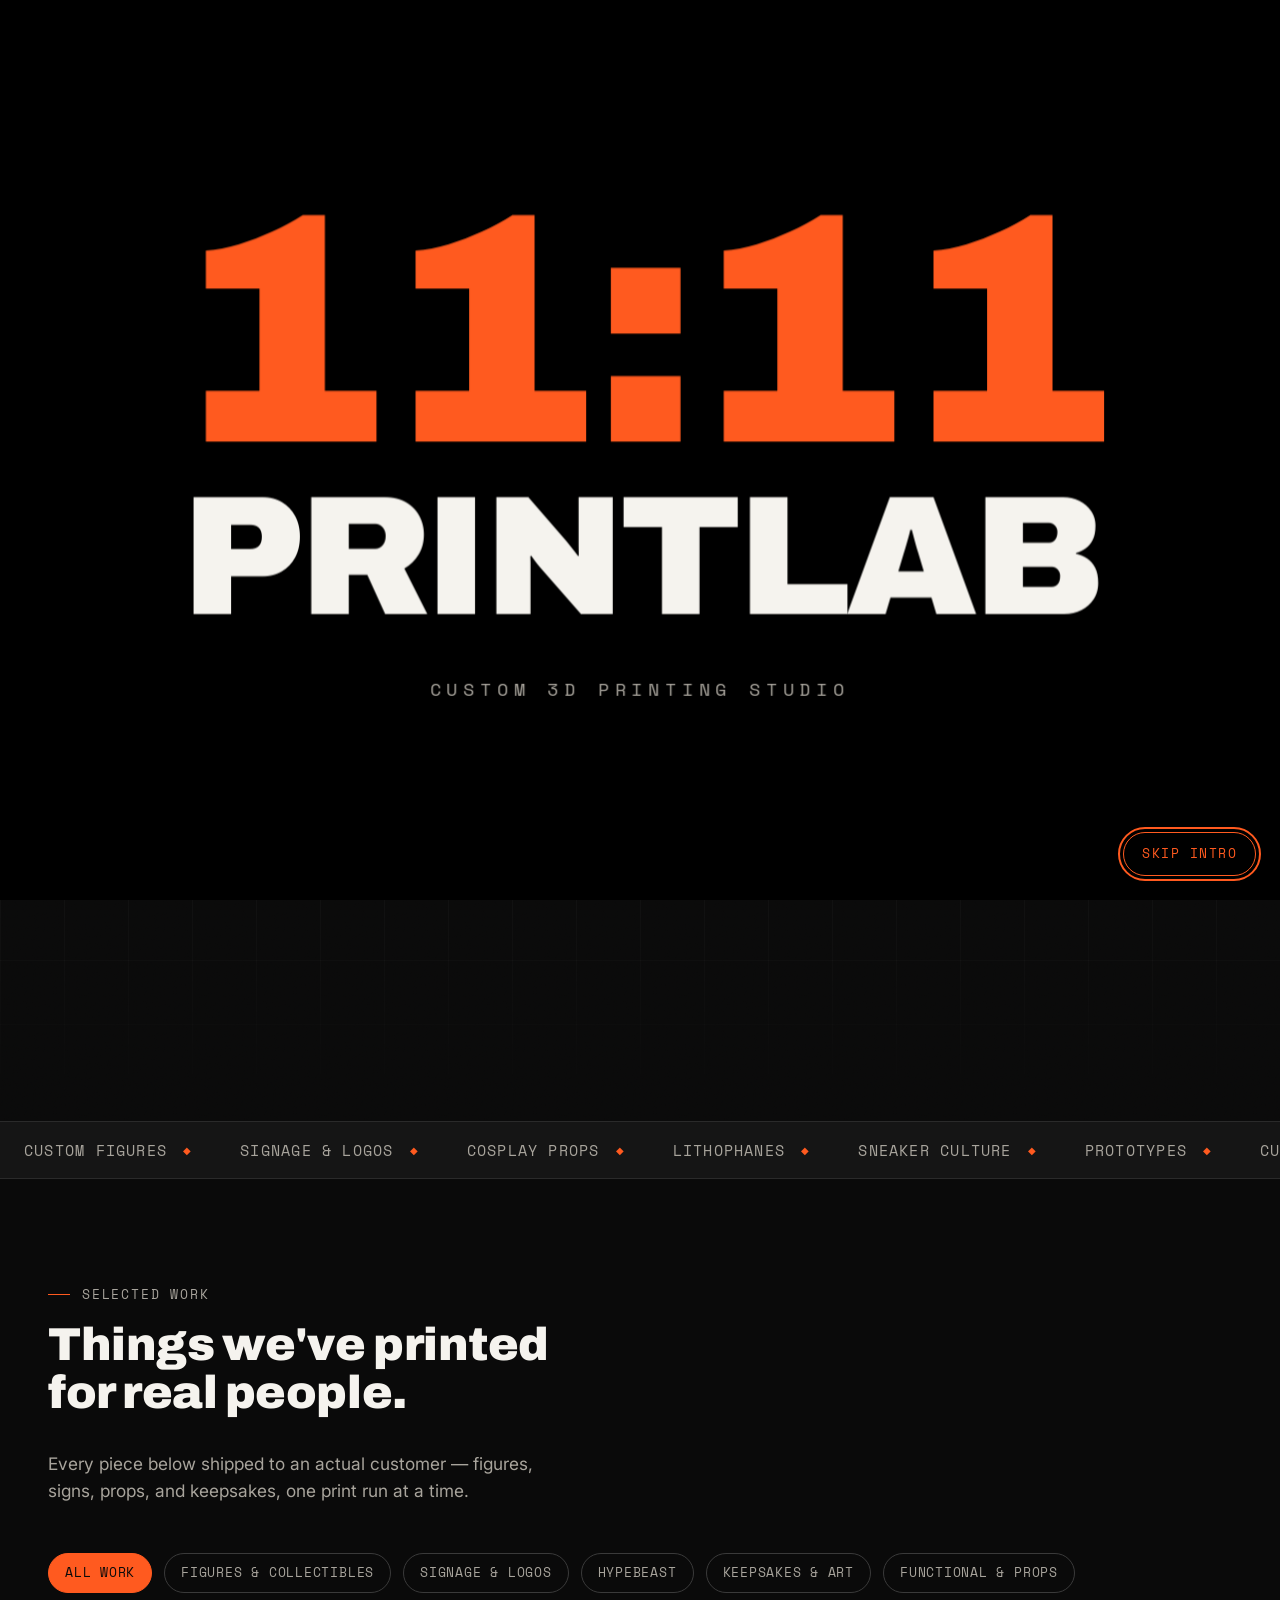
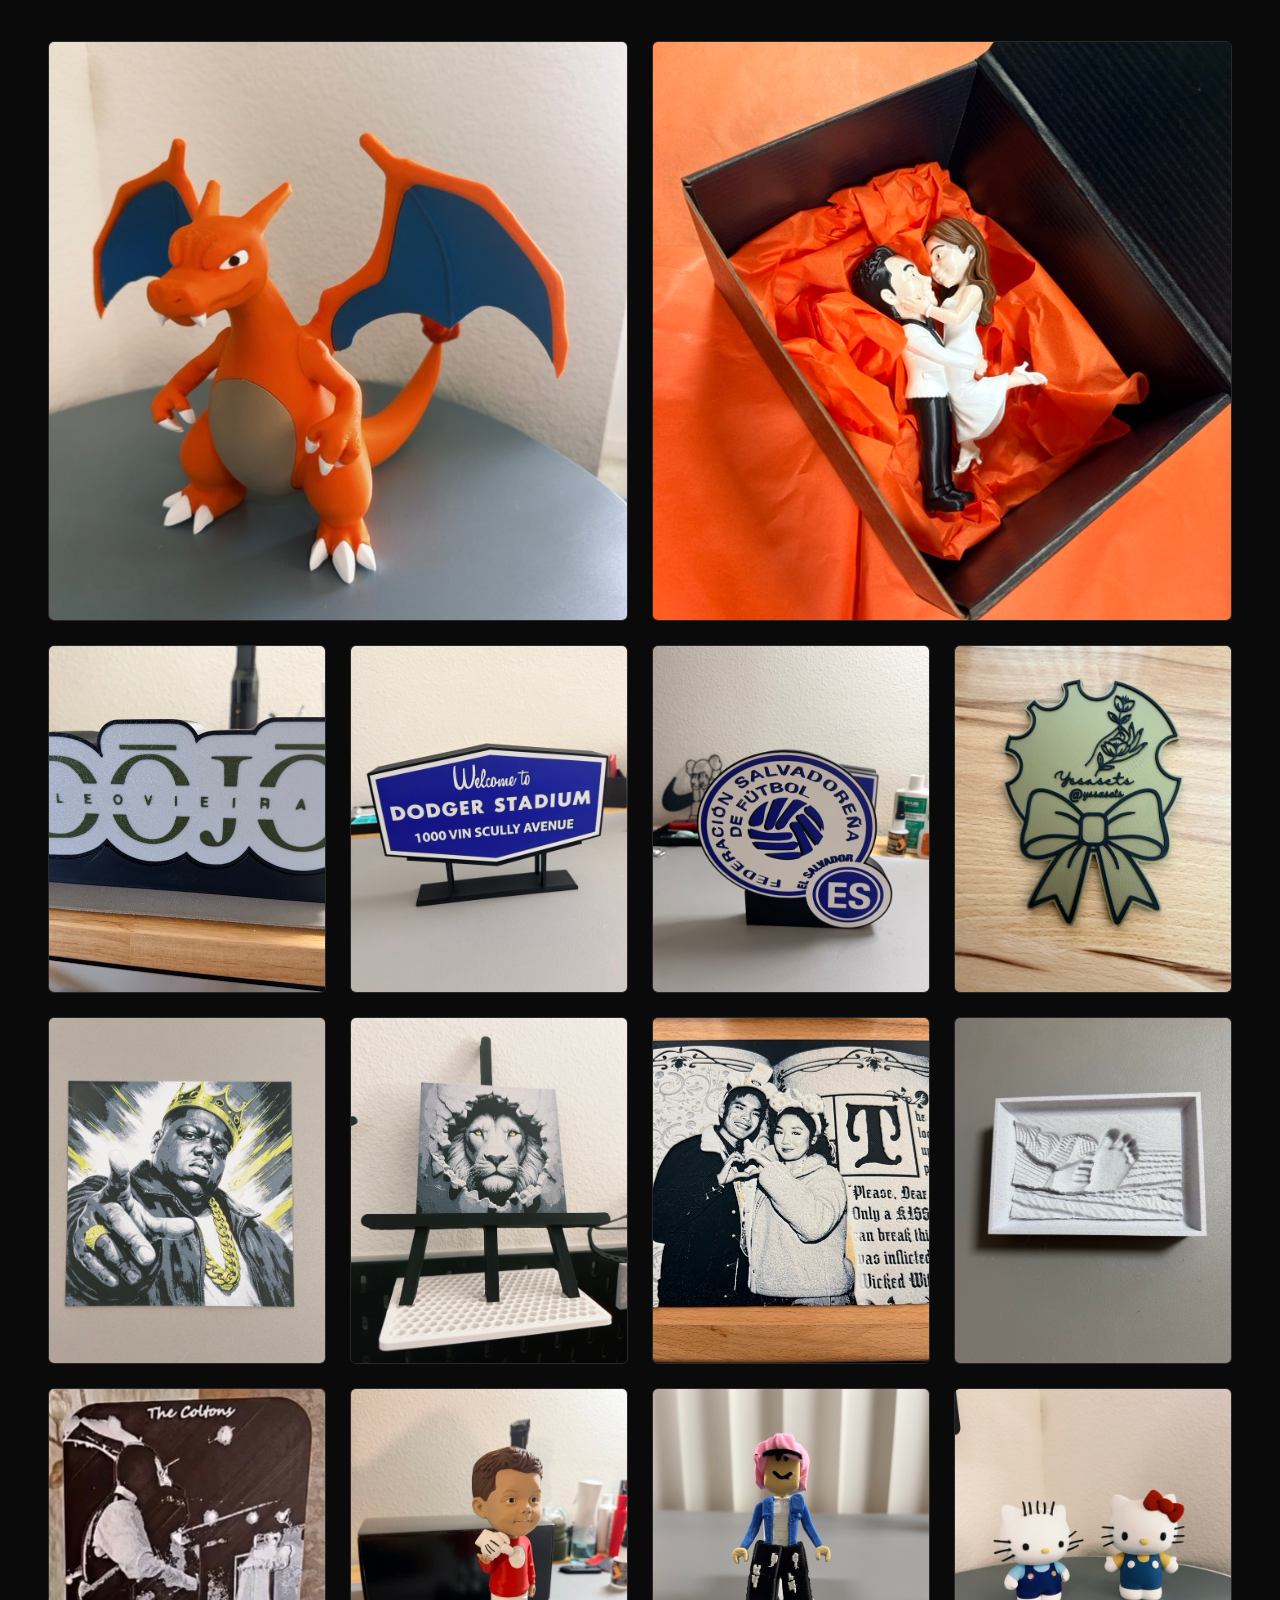
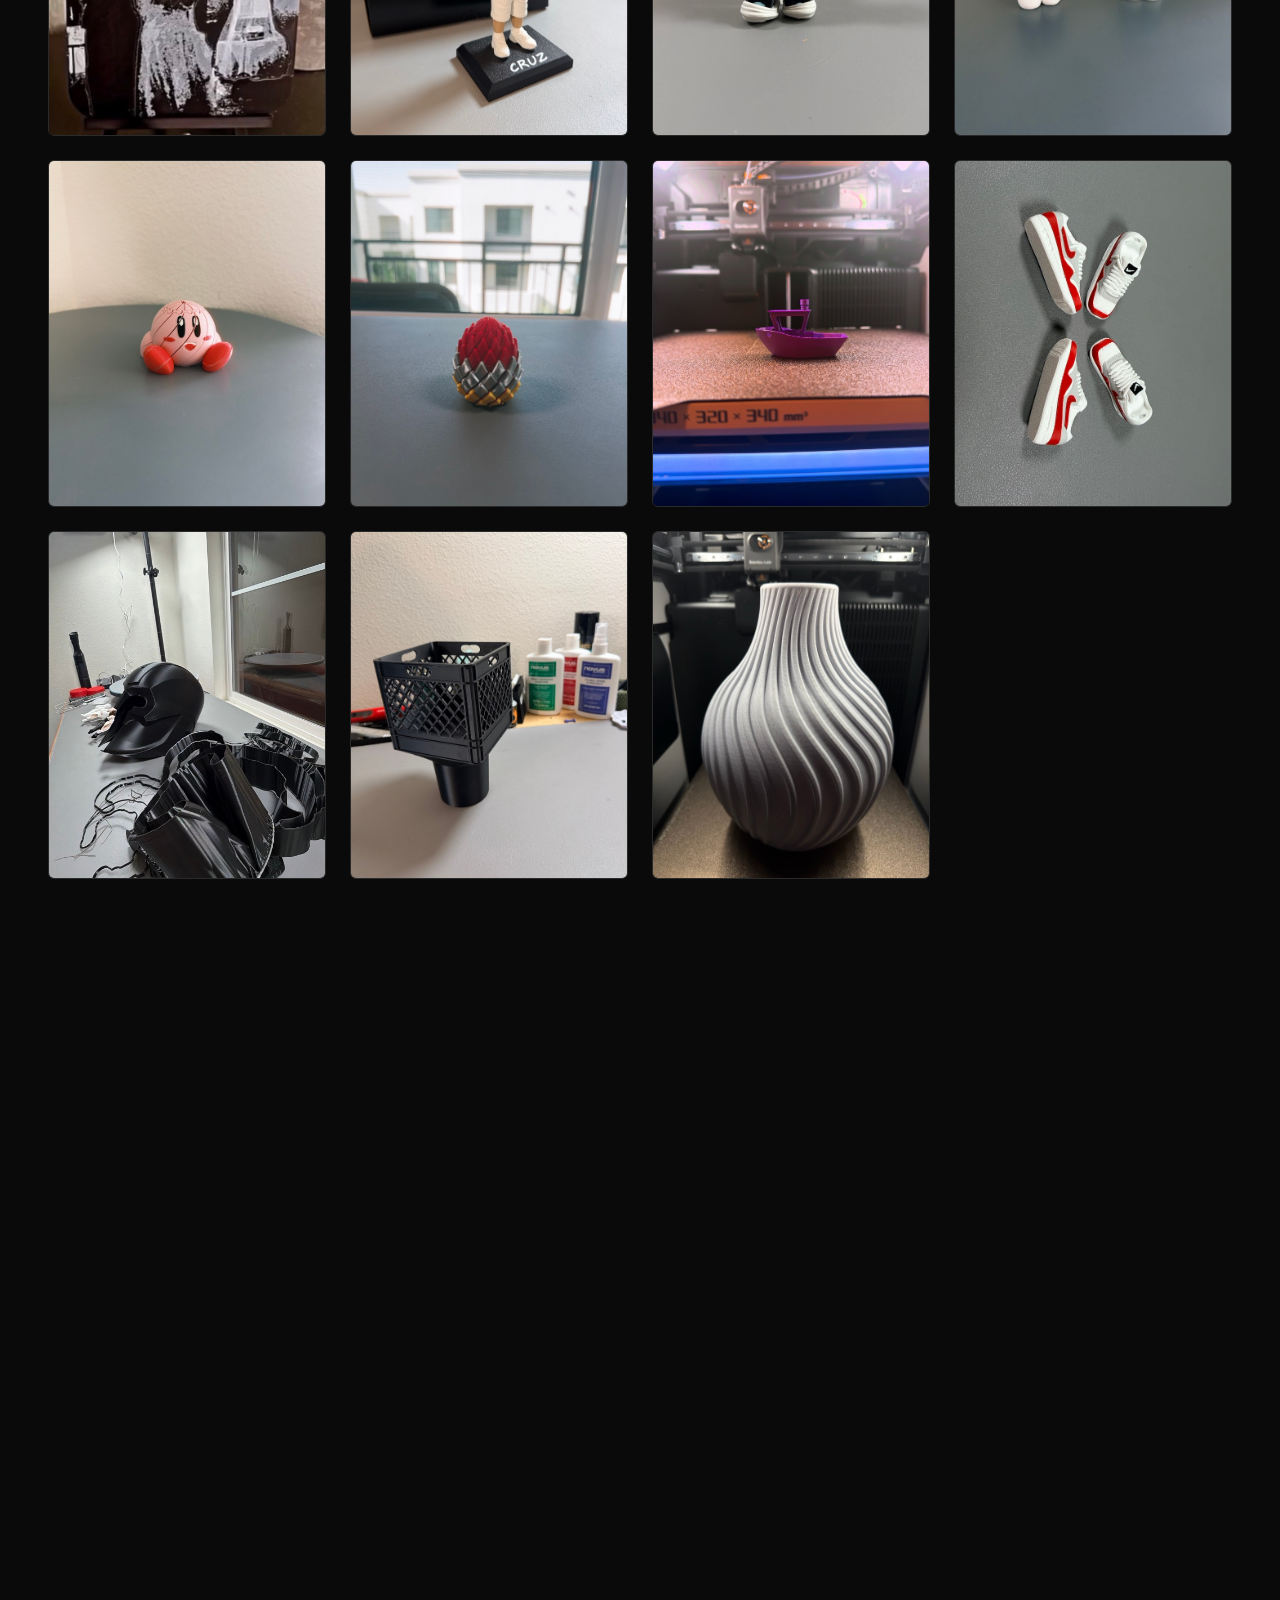
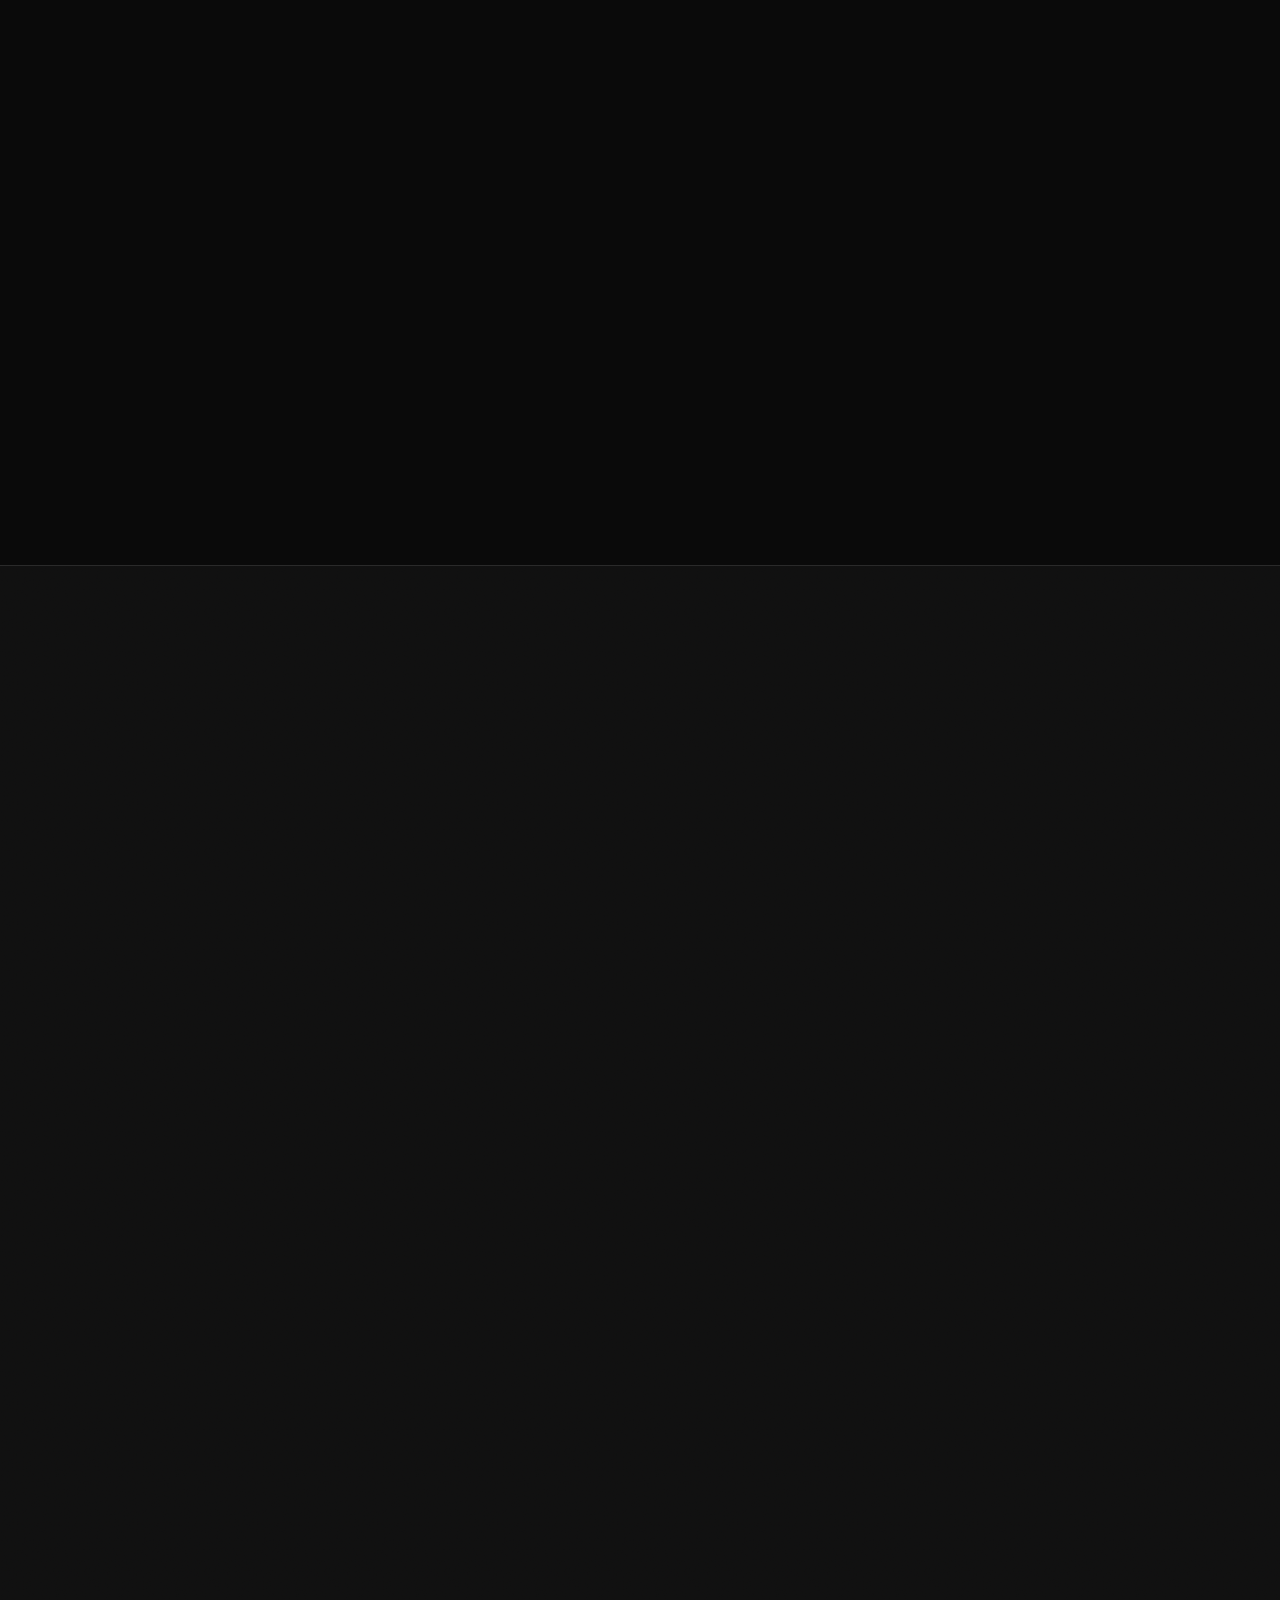
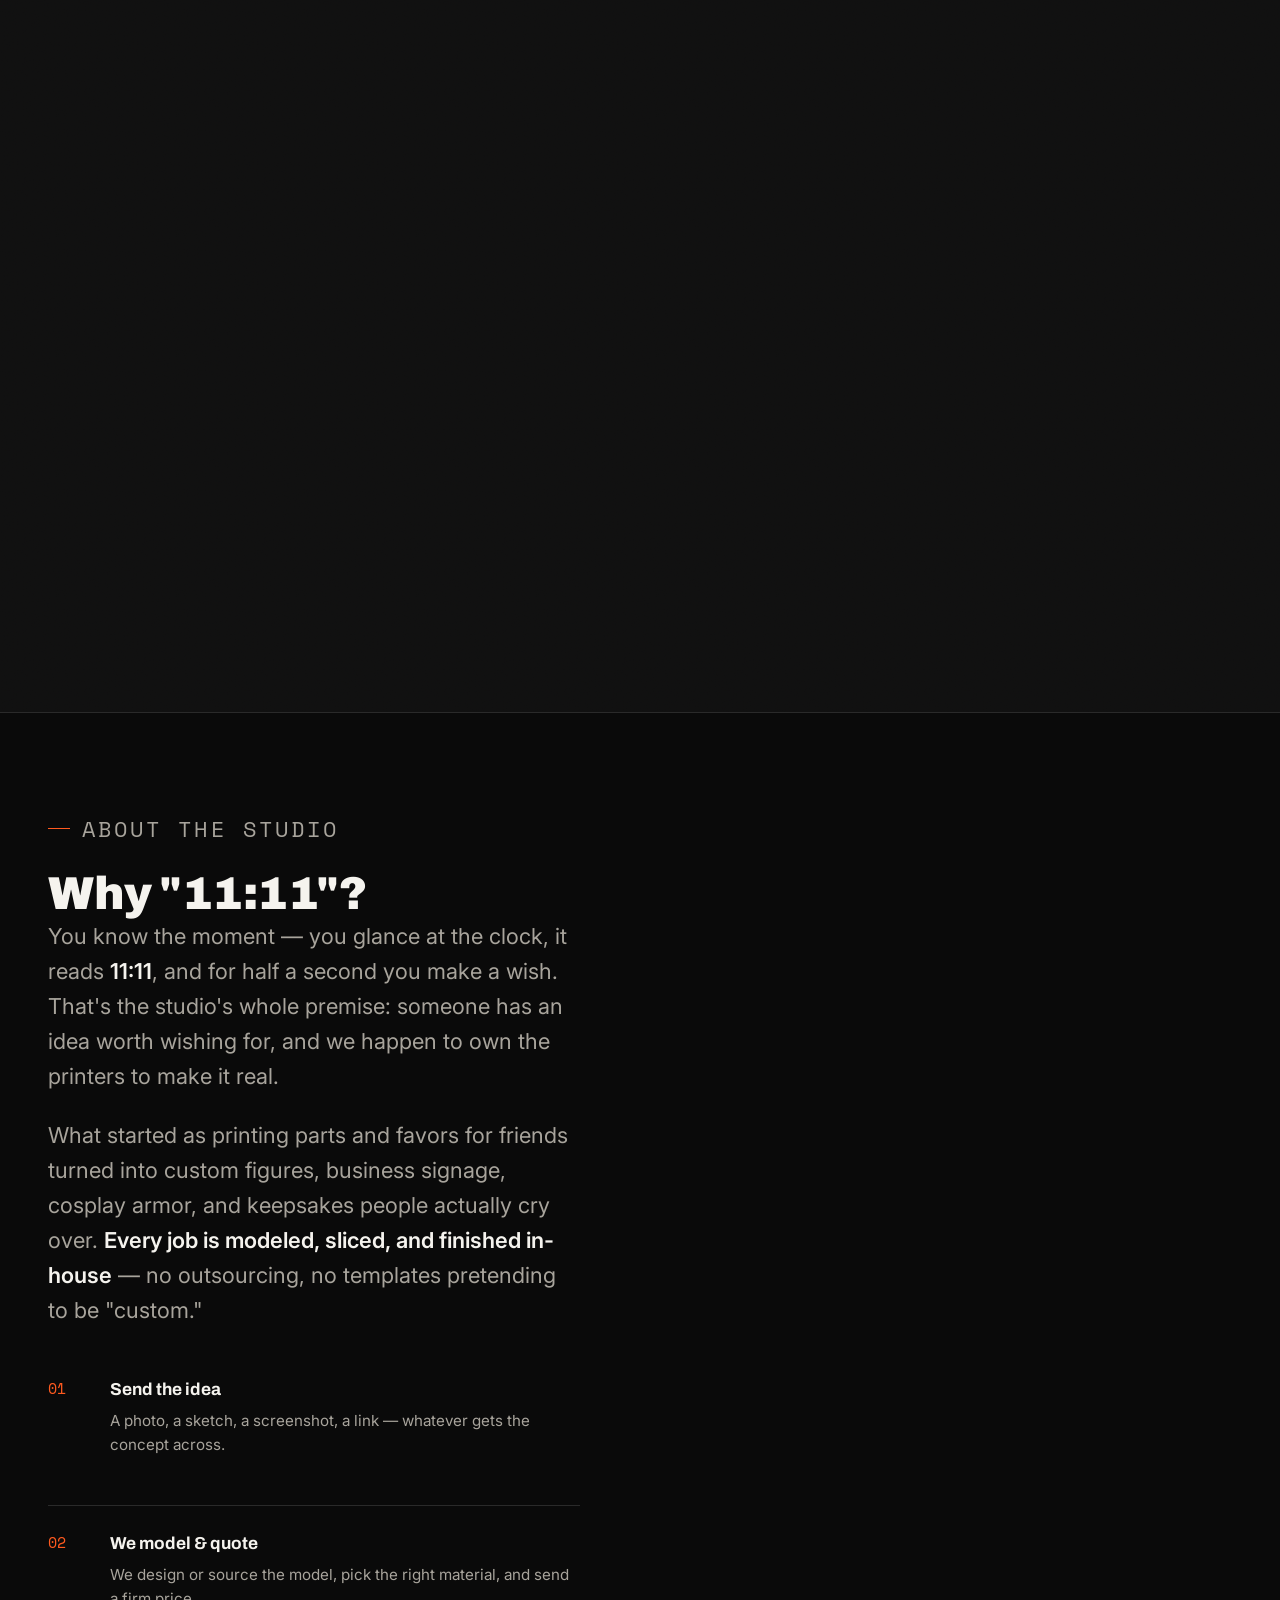
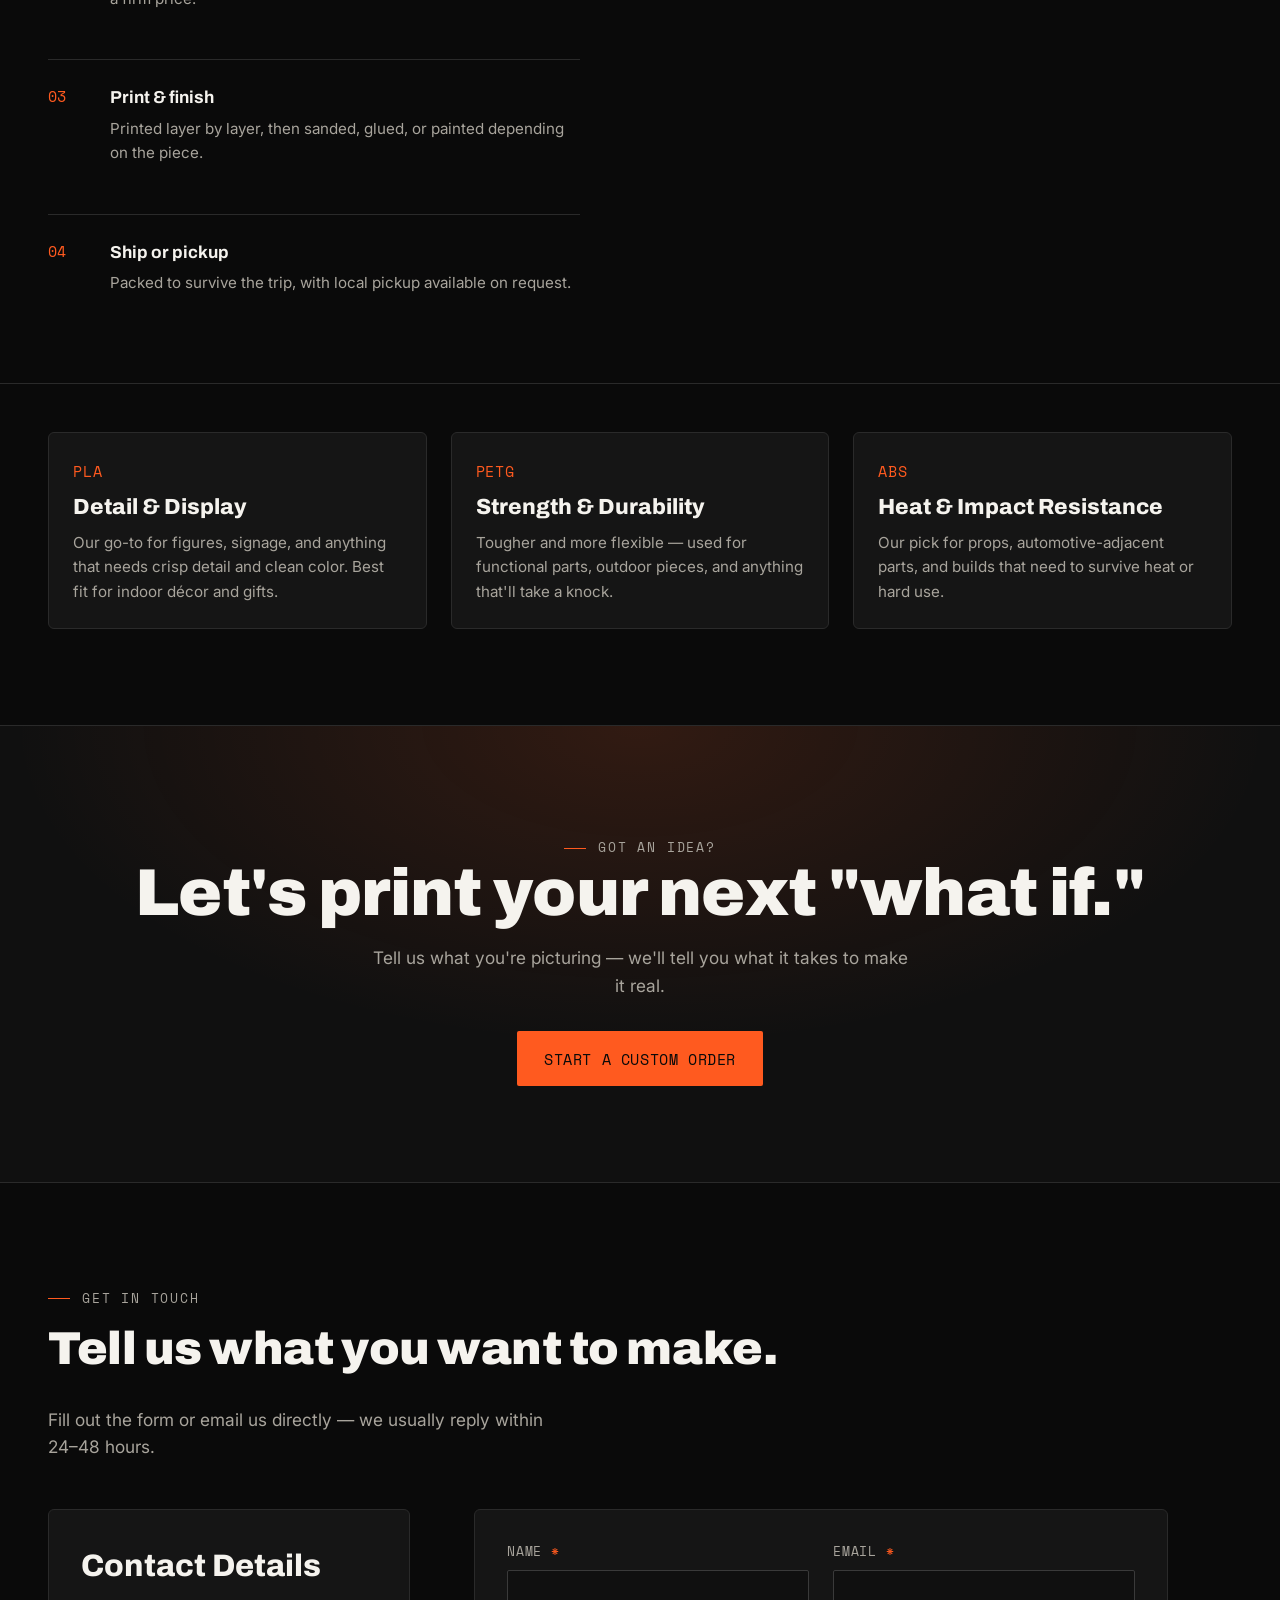
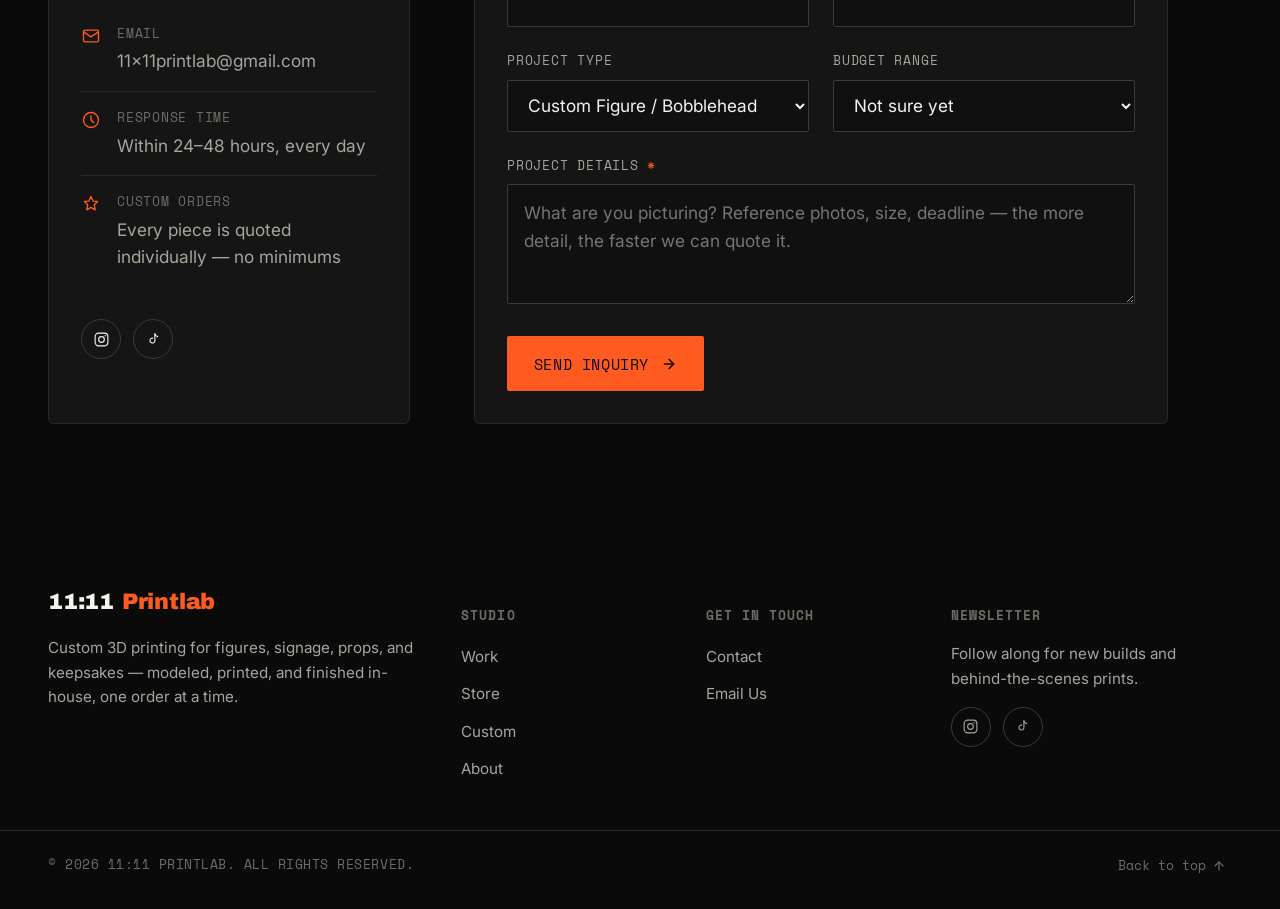
==== index.html @ d277b3cf "Add Dino Duo collectible to the store with a color dropdown Each color option carries its own Square" ====
<!doctype html>
<html lang="en">
<head>
<meta charset="UTF-8">
<meta name="viewport" content="width=device-width, initial-scale=1">
<title>11:11 Printlab — Custom 3D Printing Studio</title>
<meta name="description" content="11:11 Printlab designs and prints custom 3D figures, signage, cosplay props, lithophanes, and one-of-one keepsakes. Based in your imagination, made real layer by layer.">
<link rel="icon" href="data:image/svg+xml,%3Csvg xmlns='http://www.w3.org/2000/svg' viewBox='0 0 64 64'%3E%3Crect width='64' height='64' rx='12' fill='%230a0a0a'/%3E%3Crect x='10' y='10' width='44' height='44' rx='6' fill='none' stroke='%23ff5a1f' stroke-width='3'/%3E%3Cpath d='M20 44V20l12 12 12-12v24' fill='none' stroke='%23ff5a1f' stroke-width='3' stroke-linecap='round' stroke-linejoin='round'/%3E%3C/svg%3E">
<link rel="stylesheet" href="css/style.css?v=20261026e">
<script>
  /* Opening sequence gate: runs before first paint. The page stays fully usable without JS. */
  (function () {
    var d = document.documentElement;
    d.classList.add("js");
    var reduce = window.matchMedia && window.matchMedia("(prefers-reduced-motion: reduce)").matches;
    var calm = reduce || /[?&]calm(=|&|$)/.test(location.search);
    var seen = false;
    try { seen = sessionStorage.getItem("intro-seen") === "1"; } catch (e) {}
    if (/[?&]intro(=|&|$)/.test(location.search)) seen = false; /* add ?intro to the address to replay it */
    if (!seen) {
      d.classList.add("intro-pending");
      if (calm) d.classList.add("intro-calm"); /* Reduce motion: gentle fade-in instead of slam, shake and flash */
      setTimeout(function () { d.classList.remove("intro-pending"); }, 13000);
    }
  })();
</script>
</head>
<body>
<!-- ================= OPENING SEQUENCE ================= -->
<div class="intro" id="intro">
  <div class="intro-stage" id="introStage" aria-hidden="true">
    <div class="intro-zoom" id="introZoom">
      <div class="intro-line intro-1" id="introL1" data-text="11:11"></div>
      <div class="intro-line intro-2" id="introL2" data-text="PRINTLAB"></div>
      <p class="intro-tag" id="introTag">Custom 3D printing studio</p>
    </div>
  </div>
  <div class="intro-flash" id="introFlash" aria-hidden="true"></div>
  <button type="button" class="intro-skip" id="introSkip">Skip intro</button>
</div>

<a class="skip-link" href="#main">Skip to content</a>

<!-- ================= HEADER ================= -->
<header class="site-header" id="siteHeader">
  <div class="container nav-row">
    <a href="#top" class="logo" aria-label="11:11 Printlab home">
      11:11 <em>Printlab</em>
    </a>

    <nav class="nav-links" aria-label="Primary">
      <a href="#work">Work</a>
      <a href="store.html">Store</a>
      <a href="#shop">Custom</a>
      <a href="#about">About</a>
      <a href="#contact">Contact</a>
    </nav>

    <div class="nav-actions">
      <a href="#contact" class="btn btn-primary nav-cta">Get a Quote</a>
      <button class="nav-toggle" id="navToggle" aria-label="Toggle menu" aria-expanded="false" aria-controls="mobileMenu">
        <svg class="icon-open" viewBox="0 0 24 24" fill="none" stroke="currentColor" stroke-width="1.8" stroke-linecap="round" aria-hidden="true"><line x1="3" y1="6" x2="21" y2="6"/><line x1="3" y1="12" x2="21" y2="12"/><line x1="3" y1="18" x2="21" y2="18"/></svg>
        <svg class="icon-close" viewBox="0 0 24 24" fill="none" stroke="currentColor" stroke-width="1.8" stroke-linecap="round" aria-hidden="true"><line x1="5" y1="5" x2="19" y2="19"/><line x1="19" y1="5" x2="5" y2="19"/></svg>
      </button>
    </div>
  </div>

</header>

<div class="mobile-menu" id="mobileMenu">
  <a href="#work">Work</a>
  <a href="store.html">Store</a>
  <a href="#shop">Custom</a>
  <a href="#about">About</a>
  <a href="#contact">Contact</a>
  <a href="#contact" class="btn btn-primary">Get a Quote</a>
</div>

<main id="main">

  <!-- ================= HERO ================= -->
  <section class="hero grain" id="top">
    <div class="hero-grid" aria-hidden="true"></div>
    <div class="container hero-inner">
      <div class="hero-copy hero-anim">
        <p class="eyebrow">Custom 3D Printing Studio</p>
        <h1>Make it <span class="accent">real.</span><br>Not just an idea.</h1>
        <p class="hero-sub">11:11 Printlab designs and prints custom figures, signage, props, and one-of-one keepsakes — from a photo, a sketch, or a "what if." Modeled, sliced, and printed in-house.</p>
        <div class="hero-actions">
          <a href="#work" class="btn btn-primary">
            View Our Work
            <svg viewBox="0 0 24 24" fill="none" stroke="currentColor" stroke-width="2" stroke-linecap="round" stroke-linejoin="round" aria-hidden="true"><line x1="5" y1="12" x2="19" y2="12"/><polyline points="12 5 19 12 12 19"/></svg>
          </a>
          <a href="#contact" class="btn btn-outline">Start a Custom Order</a>
          <a href="#watch" class="btn btn-ghost">
            <svg viewBox="0 0 24 24" fill="currentColor" aria-hidden="true"><path d="M8 5v14l11-7z"/></svg>
            Watch the story
          </a>
        </div>
        <div class="hero-meta">
          <div class="stat"><b>1-Off</b><span>Custom Builds</span></div>
          <div class="stat"><b>&#8734;</b><span>Materials On Hand</span></div>
          <div class="stat"><b>On Every Line</b><span>Layer Precision</span></div>
        </div>
      </div>
      <div class="hero-visual-wrap" style="position:relative;--d:3;">
        <div class="hero-visual">
          <span class="frame-tag">FEATURED BUILD</span>
          <img src="assets/work/charizard-figure.jpg" alt="Hand-painted custom Charizard figure printed and finished by 11:11 Printlab" width="1800" height="1350" fetchpriority="high">
        </div>
        <div class="hero-visual-2">
          <img src="assets/work/wedding-keepsake.jpg" alt="Custom wedding couple keepsake figure presented in a gift box" width="1800" height="1350" loading="lazy">
        </div>
      </div>
    </div>
  </section>

  <!-- ================= MARQUEE ================= -->
  <div class="marquee-strip" role="presentation" aria-hidden="true">
    <div class="marquee-track">
      <span>Custom Figures</span><span>Signage &amp; Logos</span><span>Cosplay Props</span><span>Lithophanes</span><span>Sneaker Culture</span><span>Prototypes</span>
      <span>Custom Figures</span><span>Signage &amp; Logos</span><span>Cosplay Props</span><span>Lithophanes</span><span>Sneaker Culture</span><span>Prototypes</span>
    </div>
  </div>

  <!-- ================= WORK ================= -->
  <section class="section-pad" id="work">
    <div class="container">
      <div class="section-head reveal">
        <div>
          <p class="eyebrow">Selected Work</p>
          <h2 class="h-display">Things we've printed for real people.</h2>
        </div>
        <p>Every piece below shipped to an actual customer — figures, signs, props, and keepsakes, one print run at a time.</p>
      </div>

      <div class="filter-row reveal" id="filterRow" role="tablist" aria-label="Filter work by category">
        <button class="filter-btn is-active" data-filter="all" role="tab" aria-selected="true">All Work</button>
        <button class="filter-btn" data-filter="figures" role="tab" aria-selected="false">Figures &amp; Collectibles</button>
        <button class="filter-btn" data-filter="signage" role="tab" aria-selected="false">Signage &amp; Logos</button>
        <button class="filter-btn" data-filter="streetwear" role="tab" aria-selected="false">Hypebeast</button>
        <button class="filter-btn" data-filter="keepsakes" role="tab" aria-selected="false">Keepsakes &amp; Art</button>
        <button class="filter-btn" data-filter="functional" role="tab" aria-selected="false">Functional &amp; Props</button>
      </div>

      <div class="work-grid reveal" id="workGrid">

        <a class="work-item big" href="assets/work/charizard-figure.jpg" data-cat="figures" data-title="Charizard Build" data-cat-label="Figures &amp; Collectibles">
          <img src="assets/work/thumbs/charizard-figure.jpg" alt="Hand-painted custom Charizard figure" width="900" height="675" loading="lazy">
          <span class="expand-icon"><svg viewBox="0 0 24 24" fill="none" stroke="currentColor" stroke-width="1.8" stroke-linecap="round" stroke-linejoin="round" aria-hidden="true"><polyline points="15 3 21 3 21 9"/><polyline points="9 21 3 21 3 15"/><line x1="21" y1="3" x2="14" y2="10"/><line x1="3" y1="21" x2="10" y2="14"/></svg></span>
          <span class="work-overlay"><span class="cat">Figures &amp; Collectibles</span><h3>Charizard Build</h3></span>
        </a>

        <a class="work-item big" href="assets/work/wedding-keepsake.jpg" data-cat="keepsakes" data-title="Wedding Day Keepsake" data-cat-label="Keepsakes &amp; Art">
          <img src="assets/work/thumbs/wedding-keepsake.jpg" alt="Custom wedding couple keepsake figure in a gift box" width="900" height="675" loading="lazy">
          <span class="expand-icon"><svg viewBox="0 0 24 24" fill="none" stroke="currentColor" stroke-width="1.8" stroke-linecap="round" stroke-linejoin="round" aria-hidden="true"><polyline points="15 3 21 3 21 9"/><polyline points="9 21 3 21 3 15"/><line x1="21" y1="3" x2="14" y2="10"/><line x1="3" y1="21" x2="10" y2="14"/></svg></span>
          <span class="work-overlay"><span class="cat">Keepsakes &amp; Art</span><h3>Wedding Day Keepsake</h3></span>
        </a>

        <a class="work-item" href="assets/work/dojo-sign.jpg" data-cat="signage" data-title="DOJO Studio Sign" data-cat-label="Signage &amp; Logos">
          <img src="assets/work/thumbs/dojo-sign.jpg" alt="Custom DOJO studio logo sign" width="900" height="675" loading="lazy">
          <span class="expand-icon"><svg viewBox="0 0 24 24" fill="none" stroke="currentColor" stroke-width="1.8" stroke-linecap="round" stroke-linejoin="round" aria-hidden="true"><polyline points="15 3 21 3 21 9"/><polyline points="9 21 3 21 3 15"/><line x1="21" y1="3" x2="14" y2="10"/><line x1="3" y1="21" x2="10" y2="14"/></svg></span>
          <span class="work-overlay"><span class="cat">Signage &amp; Logos</span><h3>DOJO Studio Sign</h3></span>
        </a>

        <a class="work-item" href="assets/work/dodger-stadium-sign.jpg" data-cat="signage" data-title="Stadium Replica Sign" data-cat-label="Signage &amp; Logos">
          <img src="assets/work/thumbs/dodger-stadium-sign.jpg" alt="Custom Dodger Stadium replica street sign" width="900" height="675" loading="lazy">
          <span class="expand-icon"><svg viewBox="0 0 24 24" fill="none" stroke="currentColor" stroke-width="1.8" stroke-linecap="round" stroke-linejoin="round" aria-hidden="true"><polyline points="15 3 21 3 21 9"/><polyline points="9 21 3 21 3 15"/><line x1="21" y1="3" x2="14" y2="10"/><line x1="3" y1="21" x2="10" y2="14"/></svg></span>
          <span class="work-overlay"><span class="cat">Signage &amp; Logos</span><h3>Stadium Replica Sign</h3></span>
        </a>

        <a class="work-item" href="assets/work/elsalvador-sign.jpg" data-cat="signage" data-title="Federación Crest Display" data-cat-label="Signage &amp; Logos">
          <img src="assets/work/thumbs/elsalvador-sign.jpg" alt="Custom El Salvador federation crest display" width="900" height="675" loading="lazy">
          <span class="expand-icon"><svg viewBox="0 0 24 24" fill="none" stroke="currentColor" stroke-width="1.8" stroke-linecap="round" stroke-linejoin="round" aria-hidden="true"><polyline points="15 3 21 3 21 9"/><polyline points="9 21 3 21 3 15"/><line x1="21" y1="3" x2="14" y2="10"/><line x1="3" y1="21" x2="10" y2="14"/></svg></span>
          <span class="work-overlay"><span class="cat">Signage &amp; Logos</span><h3>Federación Crest Display</h3></span>
        </a>

        <a class="work-item" href="assets/work/yssasets-logo.jpg" data-cat="signage" data-title="Yssasets Brand Logo" data-cat-label="Signage &amp; Logos">
          <img src="assets/work/thumbs/yssasets-logo.jpg" alt="Custom small-business brand logo sign" width="900" height="675" loading="lazy">
          <span class="expand-icon"><svg viewBox="0 0 24 24" fill="none" stroke="currentColor" stroke-width="1.8" stroke-linecap="round" stroke-linejoin="round" aria-hidden="true"><polyline points="15 3 21 3 21 9"/><polyline points="9 21 3 21 3 15"/><line x1="21" y1="3" x2="14" y2="10"/><line x1="3" y1="21" x2="10" y2="14"/></svg></span>
          <span class="work-overlay"><span class="cat">Signage &amp; Logos</span><h3>Yssasets Brand Logo</h3></span>
        </a>

        <a class="work-item" href="assets/work/biggie-portrait.jpg" data-cat="keepsakes" data-title="Pop Art Panel" data-cat-label="Keepsakes &amp; Art">
          <img src="assets/work/thumbs/biggie-portrait.jpg" alt="Custom printed pop art portrait panel" width="900" height="675" loading="lazy">
          <span class="expand-icon"><svg viewBox="0 0 24 24" fill="none" stroke="currentColor" stroke-width="1.8" stroke-linecap="round" stroke-linejoin="round" aria-hidden="true"><polyline points="15 3 21 3 21 9"/><polyline points="9 21 3 21 3 15"/><line x1="21" y1="3" x2="14" y2="10"/><line x1="3" y1="21" x2="10" y2="14"/></svg></span>
          <span class="work-overlay"><span class="cat">Keepsakes &amp; Art</span><h3>Pop Art Panel</h3></span>
        </a>

        <a class="work-item" href="assets/work/lion-wall-art.jpg" data-cat="keepsakes" data-title="Lion Wall Art" data-cat-label="Keepsakes &amp; Art">
          <img src="assets/work/thumbs/lion-wall-art.jpg" alt="Custom lion portrait wall art on display stand" width="900" height="675" loading="lazy">
          <span class="expand-icon"><svg viewBox="0 0 24 24" fill="none" stroke="currentColor" stroke-width="1.8" stroke-linecap="round" stroke-linejoin="round" aria-hidden="true"><polyline points="15 3 21 3 21 9"/><polyline points="9 21 3 21 3 15"/><line x1="21" y1="3" x2="14" y2="10"/><line x1="3" y1="21" x2="10" y2="14"/></svg></span>
          <span class="work-overlay"><span class="cat">Keepsakes &amp; Art</span><h3>Lion Wall Art</h3></span>
        </a>

        <a class="work-item" href="assets/work/lithophane-couple.jpg" data-cat="keepsakes" data-title="Lithophane Portrait" data-cat-label="Keepsakes &amp; Art">
          <img src="assets/work/thumbs/lithophane-couple.jpg" alt="Backlit lithophane portrait of a couple" width="900" height="675" loading="lazy">
          <span class="expand-icon"><svg viewBox="0 0 24 24" fill="none" stroke="currentColor" stroke-width="1.8" stroke-linecap="round" stroke-linejoin="round" aria-hidden="true"><polyline points="15 3 21 3 21 9"/><polyline points="9 21 3 21 3 15"/><line x1="21" y1="3" x2="14" y2="10"/><line x1="3" y1="21" x2="10" y2="14"/></svg></span>
          <span class="work-overlay"><span class="cat">Keepsakes &amp; Art</span><h3>Lithophane Portrait</h3></span>
        </a>

        <a class="work-item" href="assets/work/lithophane-footprints.jpg" data-cat="keepsakes" data-title="Baby Footprint Plaque" data-cat-label="Keepsakes &amp; Art">
          <img src="assets/work/thumbs/lithophane-footprints.jpg" alt="Baby footprint keepsake plaque" width="900" height="675" loading="lazy">
          <span class="expand-icon"><svg viewBox="0 0 24 24" fill="none" stroke="currentColor" stroke-width="1.8" stroke-linecap="round" stroke-linejoin="round" aria-hidden="true"><polyline points="15 3 21 3 21 9"/><polyline points="9 21 3 21 3 15"/><line x1="21" y1="3" x2="14" y2="10"/><line x1="3" y1="21" x2="10" y2="14"/></svg></span>
          <span class="work-overlay"><span class="cat">Keepsakes &amp; Art</span><h3>Baby Footprint Plaque</h3></span>
        </a>

        <a class="work-item" href="assets/work/lithophane-band.jpg" data-cat="keepsakes" data-title="Framed Lithophane Print" data-cat-label="Keepsakes &amp; Art">
          <img src="assets/work/thumbs/lithophane-band.jpg" alt="Framed lithophane print on a display stand" width="900" height="675" loading="lazy">
          <span class="expand-icon"><svg viewBox="0 0 24 24" fill="none" stroke="currentColor" stroke-width="1.8" stroke-linecap="round" stroke-linejoin="round" aria-hidden="true"><polyline points="15 3 21 3 21 9"/><polyline points="9 21 3 21 3 15"/><line x1="21" y1="3" x2="14" y2="10"/><line x1="3" y1="21" x2="10" y2="14"/></svg></span>
          <span class="work-overlay"><span class="cat">Keepsakes &amp; Art</span><h3>Framed Lithophane Print</h3></span>
        </a>

        <a class="work-item" href="assets/work/custom-bobblehead.jpg" data-cat="figures" data-title="Custom Bobblehead — Cruz" data-cat-label="Figures &amp; Collectibles">
          <img src="assets/work/thumbs/custom-bobblehead.jpg" alt="Custom bobblehead figure with name plate" width="900" height="675" loading="lazy">
          <span class="expand-icon"><svg viewBox="0 0 24 24" fill="none" stroke="currentColor" stroke-width="1.8" stroke-linecap="round" stroke-linejoin="round" aria-hidden="true"><polyline points="15 3 21 3 21 9"/><polyline points="9 21 3 21 3 15"/><line x1="21" y1="3" x2="14" y2="10"/><line x1="3" y1="21" x2="10" y2="14"/></svg></span>
          <span class="work-overlay"><span class="cat">Figures &amp; Collectibles</span><h3>Custom Bobblehead — Cruz</h3></span>
        </a>

        <a class="work-item" href="assets/work/custom-avatar-figure.jpg" data-cat="figures" data-title="Custom Avatar Figure" data-cat-label="Figures &amp; Collectibles">
          <img src="assets/work/thumbs/custom-avatar-figure.jpg" alt="Custom 3D printed game avatar figure" width="900" height="675" loading="lazy">
          <span class="expand-icon"><svg viewBox="0 0 24 24" fill="none" stroke="currentColor" stroke-width="1.8" stroke-linecap="round" stroke-linejoin="round" aria-hidden="true"><polyline points="15 3 21 3 21 9"/><polyline points="9 21 3 21 3 15"/><line x1="21" y1="3" x2="14" y2="10"/><line x1="3" y1="21" x2="10" y2="14"/></svg></span>
          <span class="work-overlay"><span class="cat">Figures &amp; Collectibles</span><h3>Custom Avatar Figure</h3></span>
        </a>

        <a class="work-item" href="assets/work/hello-kitty-duo.jpg" data-cat="figures" data-title="Hello Kitty Duo" data-cat-label="Figures &amp; Collectibles">
          <img src="assets/work/thumbs/hello-kitty-duo.jpg" alt="Pair of custom printed Hello Kitty figures" width="900" height="675" loading="lazy">
          <span class="expand-icon"><svg viewBox="0 0 24 24" fill="none" stroke="currentColor" stroke-width="1.8" stroke-linecap="round" stroke-linejoin="round" aria-hidden="true"><polyline points="15 3 21 3 21 9"/><polyline points="9 21 3 21 3 15"/><line x1="21" y1="3" x2="14" y2="10"/><line x1="3" y1="21" x2="10" y2="14"/></svg></span>
          <span class="work-overlay"><span class="cat">Figures &amp; Collectibles</span><h3>Hello Kitty Duo</h3></span>
        </a>

        <a class="work-item" href="assets/work/kirby-figure.jpg" data-cat="figures" data-title="Kirby Figure" data-cat-label="Figures &amp; Collectibles">
          <img src="assets/work/thumbs/kirby-figure.jpg" alt="Custom printed and painted Kirby figure" width="900" height="675" loading="lazy">
          <span class="expand-icon"><svg viewBox="0 0 24 24" fill="none" stroke="currentColor" stroke-width="1.8" stroke-linecap="round" stroke-linejoin="round" aria-hidden="true"><polyline points="15 3 21 3 21 9"/><polyline points="9 21 3 21 3 15"/><line x1="21" y1="3" x2="14" y2="10"/><line x1="3" y1="21" x2="10" y2="14"/></svg></span>
          <span class="work-overlay"><span class="cat">Figures &amp; Collectibles</span><h3>Kirby Figure</h3></span>
        </a>

        <a class="work-item" href="assets/work/dragon-egg.jpg" data-cat="figures" data-title="Dragon Egg" data-cat-label="Figures &amp; Collectibles">
          <img src="assets/work/thumbs/dragon-egg.jpg" alt="Custom painted fantasy dragon egg print" width="900" height="675" loading="lazy">
          <span class="expand-icon"><svg viewBox="0 0 24 24" fill="none" stroke="currentColor" stroke-width="1.8" stroke-linecap="round" stroke-linejoin="round" aria-hidden="true"><polyline points="15 3 21 3 21 9"/><polyline points="9 21 3 21 3 15"/><line x1="21" y1="3" x2="14" y2="10"/><line x1="3" y1="21" x2="10" y2="14"/></svg></span>
          <span class="work-overlay"><span class="cat">Figures &amp; Collectibles</span><h3>Dragon Egg</h3></span>
        </a>

        <a class="work-item" href="assets/work/sneaker-sole-tray.jpg" data-cat="streetwear" data-title="Sneaker Sole Display Tray" data-cat-label="Hypebeast">
          <img src="assets/work/thumbs/sneaker-sole-tray.jpg" alt="Custom sneaker sole display tray" width="900" height="675" loading="lazy">
          <span class="expand-icon"><svg viewBox="0 0 24 24" fill="none" stroke="currentColor" stroke-width="1.8" stroke-linecap="round" stroke-linejoin="round" aria-hidden="true"><polyline points="15 3 21 3 21 9"/><polyline points="9 21 3 21 3 15"/><line x1="21" y1="3" x2="14" y2="10"/><line x1="3" y1="21" x2="10" y2="14"/></svg></span>
          <span class="work-overlay"><span class="cat">Hypebeast</span><h3>Sneaker Sole Display Tray</h3></span>
        </a>

        <a class="work-item" href="assets/work/sneaker-magnets.jpg" data-cat="streetwear" data-title="Mini Sneaker Magnets" data-cat-label="Hypebeast">
          <img src="assets/work/thumbs/sneaker-magnets.jpg" alt="Set of mini custom sneaker magnets" width="900" height="675" loading="lazy">
          <span class="expand-icon"><svg viewBox="0 0 24 24" fill="none" stroke="currentColor" stroke-width="1.8" stroke-linecap="round" stroke-linejoin="round" aria-hidden="true"><polyline points="15 3 21 3 21 9"/><polyline points="9 21 3 21 3 15"/><line x1="21" y1="3" x2="14" y2="10"/><line x1="3" y1="21" x2="10" y2="14"/></svg></span>
          <span class="work-overlay"><span class="cat">Hypebeast</span><h3>Mini Sneaker Magnets</h3></span>
        </a>

        <a class="work-item" href="assets/work/helmet-prop.jpg" data-cat="functional" data-title="Cosplay Helmet &amp; Vest Build" data-cat-label="Functional &amp; Props">
          <img src="assets/work/thumbs/helmet-prop.jpg" alt="Large format cosplay helmet and tactical vest build" width="900" height="675" loading="lazy">
          <span class="expand-icon"><svg viewBox="0 0 24 24" fill="none" stroke="currentColor" stroke-width="1.8" stroke-linecap="round" stroke-linejoin="round" aria-hidden="true"><polyline points="15 3 21 3 21 9"/><polyline points="9 21 3 21 3 15"/><line x1="21" y1="3" x2="14" y2="10"/><line x1="3" y1="21" x2="10" y2="14"/></svg></span>
          <span class="work-overlay"><span class="cat">Functional &amp; Props</span><h3>Cosplay Helmet &amp; Vest Build</h3></span>
        </a>

        <a class="work-item" href="assets/work/storage-crate.jpg" data-cat="functional" data-title="Modular Storage Crate" data-cat-label="Functional &amp; Props">
          <img src="assets/work/thumbs/storage-crate.jpg" alt="Functional modular storage crate print" width="900" height="675" loading="lazy">
          <span class="expand-icon"><svg viewBox="0 0 24 24" fill="none" stroke="currentColor" stroke-width="1.8" stroke-linecap="round" stroke-linejoin="round" aria-hidden="true"><polyline points="15 3 21 3 21 9"/><polyline points="9 21 3 21 3 15"/><line x1="21" y1="3" x2="14" y2="10"/><line x1="3" y1="21" x2="10" y2="14"/></svg></span>
          <span class="work-overlay"><span class="cat">Functional &amp; Props</span><h3>Modular Storage Crate</h3></span>
        </a>

        <a class="work-item" href="assets/work/spiral-vase.jpg" data-cat="functional" data-title="Spiral Vase" data-cat-label="Functional &amp; Props">
          <img src="assets/work/thumbs/spiral-vase.jpg" alt="Decorative spiral vase print" width="900" height="675" loading="lazy">
          <span class="expand-icon"><svg viewBox="0 0 24 24" fill="none" stroke="currentColor" stroke-width="1.8" stroke-linecap="round" stroke-linejoin="round" aria-hidden="true"><polyline points="15 3 21 3 21 9"/><polyline points="9 21 3 21 3 15"/><line x1="21" y1="3" x2="14" y2="10"/><line x1="3" y1="21" x2="10" y2="14"/></svg></span>
          <span class="work-overlay"><span class="cat">Functional &amp; Props</span><h3>Spiral Vase</h3></span>
        </a>

      </div>

      <div class="work-more reveal">
        <a href="#contact" class="btn btn-outline">Have something similar in mind? Let's talk</a>
      </div>
    </div>
  </section>

  <!-- ================= WATCH ================= -->
  <section class="section-pad" id="watch">
    <div class="container">
      <div class="section-head reveal">
        <div>
          <p class="eyebrow">How It Works</p>
          <h2 class="h-display">From first email to your wall.</h2>
        </div>
        <p>One custom order, start to finish: the idea, the emails, the print, the box, and the glow. About a minute.</p>
      </div>

      <div class="video-card reveal" id="videoCard">
        <video id="storyVideo" controls playsinline preload="none" poster="assets/just-do-3d-story-poster.jpg" aria-label="11:11 Printlab story video: one custom order from idea to delivery">
          <source src="assets/just-do-3d-story.mp4" type="video/mp4">
          Your browser can't play this video. <a href="assets/just-do-3d-story.mp4">Download it instead.</a>
        </video>
        <button type="button" class="video-play" id="videoPlay" aria-label="Play the 11:11 Printlab story video">
          <span class="video-play-btn"><svg viewBox="0 0 24 24" fill="currentColor" aria-hidden="true"><path d="M8 5v14l11-7z"/></svg></span>
          <span class="video-play-label">Watch the story <i>1:00</i></span>
        </button>
      </div>
    </div>
  </section>

  <!-- ================= SHOP ================= -->
  <section class="section-pad grain" id="shop" style="background:var(--bg-soft); border-top:1px solid var(--border); border-bottom:1px solid var(--border);">
    <div class="container">
      <div class="section-head reveal">
        <div>
          <p class="eyebrow">Custom Shop</p>
          <h2 class="h-display">Pick a lane. We'll build it around your idea.</h2>
        </div>
        <p>Every order is made to spec — these are our most-requested categories and typical starting prices.</p>
      </div>

      <div class="shop-grid reveal">

        <article class="shop-card">
          <div class="shop-card-media">
            <img src="assets/work/thumbs/custom-bobblehead.jpg" alt="Custom bobblehead figure made from a customer photo" width="900" height="675" loading="lazy">
            <span class="shop-card-price">From $65</span>
          </div>
          <div class="shop-card-body">
            <h3>Custom Figures &amp; Bobbleheads</h3>
            <p>Send a photo or character reference — we sculpt, print, and hand-paint a figure that actually looks like your person (or pet).</p>
            <button class="shop-card-link" data-project="figures">Request this <svg viewBox="0 0 24 24" fill="none" stroke="currentColor" stroke-width="2" stroke-linecap="round" stroke-linejoin="round" aria-hidden="true"><line x1="5" y1="12" x2="19" y2="12"/><polyline points="12 5 19 12 12 19"/></svg></button>
          </div>
        </article>

        <article class="shop-card">
          <div class="shop-card-media">
            <img src="assets/work/thumbs/dojo-sign.jpg" alt="Custom multi-layer logo sign for a business" width="900" height="675" loading="lazy">
            <span class="shop-card-price">From $40</span>
          </div>
          <div class="shop-card-body">
            <h3>Signs &amp; Logo Displays</h3>
            <p>Multi-layer business signs, team crests, and desk logos — stacked color, no paint required, ready to mount or stand.</p>
            <button class="shop-card-link" data-project="signage">Request this <svg viewBox="0 0 24 24" fill="none" stroke="currentColor" stroke-width="2" stroke-linecap="round" stroke-linejoin="round" aria-hidden="true"><line x1="5" y1="12" x2="19" y2="12"/><polyline points="12 5 19 12 12 19"/></svg></button>
          </div>
        </article>

        <article class="shop-card">
          <div class="shop-card-media">
            <img src="assets/work/thumbs/sneaker-sole-tray.jpg" alt="Sneaker sole display tray, streetwear custom print" width="900" height="675" loading="lazy">
            <span class="shop-card-price">From $25</span>
          </div>
          <div class="shop-card-body">
            <h3>Hypebeast &amp; Sneaker Art</h3>
            <p>Sole trays, line-art wall pieces, and magnet sets for the sneakerheads — display-ready in your colorway.</p>
            <button class="shop-card-link" data-project="streetwear">Request this <svg viewBox="0 0 24 24" fill="none" stroke="currentColor" stroke-width="2" stroke-linecap="round" stroke-linejoin="round" aria-hidden="true"><line x1="5" y1="12" x2="19" y2="12"/><polyline points="12 5 19 12 12 19"/></svg></button>
          </div>
        </article>

        <article class="shop-card">
          <div class="shop-card-media">
            <img src="assets/work/thumbs/lithophane-couple.jpg" alt="Lithophane photo panel that reveals an image when backlit" width="900" height="675" loading="lazy">
            <span class="shop-card-price">From $35</span>
          </div>
          <div class="shop-card-body">
            <h3>Lithophanes &amp; Photo Art</h3>
            <p>Your photo, printed into a panel that glows to life when it's backlit. A favorite for weddings, babies, and memorials.</p>
            <button class="shop-card-link" data-project="keepsakes">Request this <svg viewBox="0 0 24 24" fill="none" stroke="currentColor" stroke-width="2" stroke-linecap="round" stroke-linejoin="round" aria-hidden="true"><line x1="5" y1="12" x2="19" y2="12"/><polyline points="12 5 19 12 12 19"/></svg></button>
          </div>
        </article>

        <article class="shop-card">
          <div class="shop-card-media">
            <img src="assets/work/thumbs/helmet-prop.jpg" alt="Large format cosplay helmet and vest print" width="900" height="675" loading="lazy">
            <span class="shop-card-price">From $90</span>
          </div>
          <div class="shop-card-body">
            <h3>Props &amp; Large-Format Builds</h3>
            <p>Cosplay armor, helmets, and oversized display pieces — segmented, printed, and assembled to size.</p>
            <button class="shop-card-link" data-project="functional">Request this <svg viewBox="0 0 24 24" fill="none" stroke="currentColor" stroke-width="2" stroke-linecap="round" stroke-linejoin="round" aria-hidden="true"><line x1="5" y1="12" x2="19" y2="12"/><polyline points="12 5 19 12 12 19"/></svg></button>
          </div>
        </article>

        <article class="shop-card">
          <div class="shop-card-media">
            <img src="assets/work/thumbs/storage-crate.jpg" alt="Functional modular storage crate print" width="900" height="675" loading="lazy">
            <span class="shop-card-price">From $15</span>
          </div>
          <div class="shop-card-body">
            <h3>Functional Prints &amp; Prototypes</h3>
            <p>Replacement parts, organizers, mounts, and early-stage prototypes — fast turnaround in the material you need.</p>
            <button class="shop-card-link" data-project="other">Request this <svg viewBox="0 0 24 24" fill="none" stroke="currentColor" stroke-width="2" stroke-linecap="round" stroke-linejoin="round" aria-hidden="true"><line x1="5" y1="12" x2="19" y2="12"/><polyline points="12 5 19 12 12 19"/></svg></button>
          </div>
        </article>

      </div>

      <div class="shop-note reveal">
        <svg viewBox="0 0 24 24" fill="none" stroke="currentColor" stroke-width="1.6" aria-hidden="true"><circle cx="12" cy="12" r="9"/><line x1="12" y1="11" x2="12" y2="16.5"/><circle cx="12" cy="7.8" r="0.9" fill="currentColor" stroke="none"/></svg>
        <span>Prices shown are typical starting points — every custom job gets its own quote based on size, material, and finish. Nothing is charged until you approve a price.</span>
      </div>
    </div>
  </section>

  <!-- ================= ABOUT ================= -->
  <section class="section-pad" id="about">
    <div class="container about-layout">
      <div class="about-copy reveal">
        <p class="eyebrow">About The Studio</p>
        <h2 class="h-display">Why "11:11"?</h2>
        <p>You know the moment — you glance at the clock, it reads <b>11:11</b>, and for half a second you make a wish. That's the studio's whole premise: someone has an idea worth wishing for, and we happen to own the printers to make it real.</p>
        <p>What started as printing parts and favors for friends turned into custom figures, business signage, cosplay armor, and keepsakes people actually cry over. <b>Every job is modeled, sliced, and finished in-house</b> — no outsourcing, no templates pretending to be "custom."</p>

        <div class="process-list">
          <div class="process-item">
            <span class="process-num">01</span>
            <div>
              <h4>Send the idea</h4>
              <p>A photo, a sketch, a screenshot, a link — whatever gets the concept across.</p>
            </div>
          </div>
          <div class="process-item">
            <span class="process-num">02</span>
            <div>
              <h4>We model &amp; quote</h4>
              <p>We design or source the model, pick the right material, and send a firm price.</p>
            </div>
          </div>
          <div class="process-item">
            <span class="process-num">03</span>
            <div>
              <h4>Print &amp; finish</h4>
              <p>Printed layer by layer, then sanded, glued, or painted depending on the piece.</p>
            </div>
          </div>
          <div class="process-item">
            <span class="process-num">04</span>
            <div>
              <h4>Ship or pickup</h4>
              <p>Packed to survive the trip, with local pickup available on request.</p>
            </div>
          </div>
        </div>
      </div>

      <div class="about-visual reveal">
        <img class="tall" src="assets/work/thumbs/print-in-progress-1.jpg" alt="A custom figure mid-print on the 3D printer bed" width="900" height="1200" loading="lazy">
        <img src="assets/work/thumbs/print-in-progress-2.jpg" alt="A rabbit figure being 3D printed" width="900" height="1200" loading="lazy">
        <img src="assets/work/thumbs/material-test-cubes.jpg" alt="PLA, PETG, and ABS material test prints side by side" width="900" height="1200" loading="lazy">
      </div>
    </div>

    <div class="container materials-strip reveal">
      <div class="material-card">
        <span class="mat-name">PLA</span>
        <h4>Detail &amp; Display</h4>
        <p>Our go-to for figures, signage, and anything that needs crisp detail and clean color. Best fit for indoor décor and gifts.</p>
      </div>
      <div class="material-card">
        <span class="mat-name">PETG</span>
        <h4>Strength &amp; Durability</h4>
        <p>Tougher and more flexible — used for functional parts, outdoor pieces, and anything that'll take a knock.</p>
      </div>
      <div class="material-card">
        <span class="mat-name">ABS</span>
        <h4>Heat &amp; Impact Resistance</h4>
        <p>Our pick for props, automotive-adjacent parts, and builds that need to survive heat or hard use.</p>
      </div>
    </div>
  </section>

  <!-- ================= CTA BAND ================= -->
  <section class="section-pad cta-band">
    <div class="container reveal">
      <p class="eyebrow" style="justify-content:center;">Got An Idea?</p>
      <h2 class="h-display">Let's print your next "what if."</h2>
      <p>Tell us what you're picturing — we'll tell you what it takes to make it real.</p>
      <div class="hero-actions">
        <a href="#contact" class="btn btn-primary">Start a Custom Order</a>
      </div>
    </div>
  </section>

  <!-- ================= CONTACT ================= -->
  <section class="section-pad" id="contact">
    <div class="container">
      <div class="section-head reveal">
        <div>
          <p class="eyebrow">Get In Touch</p>
          <h2 class="h-display">Tell us what you want to make.</h2>
        </div>
        <p>Fill out the form or email us directly — we usually reply within 24–48 hours.</p>
      </div>

      <div class="contact-layout">
        <div class="contact-info-card reveal">
          <h3>Contact Details</h3>

          <div class="contact-line">
            <svg viewBox="0 0 24 24" fill="none" stroke="currentColor" stroke-width="1.6" stroke-linecap="round" stroke-linejoin="round" aria-hidden="true"><rect x="3" y="5" width="18" height="14" rx="2"/><path d="M3 7l9 6 9-6"/></svg>
            <div>
              <span class="label">Email</span>
              <a href="mailto:11x11printlab@gmail.com">11x11printlab@gmail.com</a>
            </div>
          </div>

          <div class="contact-line">
            <svg viewBox="0 0 24 24" fill="none" stroke="currentColor" stroke-width="1.6" stroke-linecap="round" stroke-linejoin="round" aria-hidden="true"><circle cx="12" cy="12" r="9"/><path d="M12 7v5l3.2 3.2"/></svg>
            <div>
              <span class="label">Response Time</span>
              <span>Within 24–48 hours, every day</span>
            </div>
          </div>

          <div class="contact-line">
            <svg viewBox="0 0 24 24" fill="none" stroke="currentColor" stroke-width="1.6" stroke-linecap="round" stroke-linejoin="round" aria-hidden="true"><path d="M12 3l2.5 5.5L20 9l-4 4 1 6-5-3-5 3 1-6-4-4 5.5-.5z"/></svg>
            <div>
              <span class="label">Custom Orders</span>
              <span>Every piece is quoted individually — no minimums</span>
            </div>
          </div>

          <div class="social-row" aria-label="Social links">
            <a href="https://instagram.com/11x11printlab" target="_blank" rel="noopener" aria-label="11:11 Printlab on Instagram" title="Instagram">
              <svg viewBox="0 0 24 24" fill="none" stroke="currentColor" stroke-width="1.6" aria-hidden="true"><rect x="3" y="3" width="18" height="18" rx="5"/><circle cx="12" cy="12" r="4"/><circle cx="17.2" cy="6.8" r="1" fill="currentColor" stroke="none"/></svg>
            </a>
            <a href="https://www.tiktok.com/@11x11.print.lab" target="_blank" rel="noopener" aria-label="11:11 Printlab on TikTok" title="TikTok">
              <svg viewBox="0 0 24 24" fill="none" stroke="currentColor" stroke-width="1.6" stroke-linecap="round" stroke-linejoin="round" aria-hidden="true"><path d="M14 4v9.5a3.5 3.5 0 1 1-3-3.46"/><path d="M14 4c.4 2.2 2 3.6 4 4"/></svg>
            </a>
          </div>
        </div>

        <form class="form-card reveal" id="contactForm" novalidate>
          <div class="form-grid">
            <div class="field">
              <label for="name">Name <span class="req">*</span></label>
              <input type="text" id="name" name="name" autocomplete="name" required>
              <span class="field-error">Please enter your name.</span>
            </div>
            <div class="field">
              <label for="email">Email <span class="req">*</span></label>
              <input type="email" id="email" name="email" autocomplete="email" required>
              <span class="field-error">Enter a valid email address.</span>
            </div>
            <div class="field">
              <label for="project">Project Type</label>
              <select id="project" name="project">
                <option value="figures">Custom Figure / Bobblehead</option>
                <option value="signage">Sign / Logo Display</option>
                <option value="streetwear">Hypebeast / Sneaker Art</option>
                <option value="keepsakes">Lithophane / Photo Art</option>
                <option value="functional">Prop / Large-Format Build</option>
                <option value="other">Something Else</option>
              </select>
            </div>
            <div class="field">
              <label for="budget">Budget Range</label>
              <select id="budget" name="budget">
                <option value="">Not sure yet</option>
                <option value="under-50">Under $50</option>
                <option value="50-150">$50 – $150</option>
                <option value="150-400">$150 – $400</option>
                <option value="400-plus">$400+</option>
              </select>
            </div>
            <div class="field full">
              <label for="details">Project Details <span class="req">*</span></label>
              <textarea id="details" name="details" required placeholder="What are you picturing? Reference photos, size, deadline — the more detail, the faster we can quote it."></textarea>
              <span class="field-error">Tell us a bit about the project.</span>
            </div>
          </div>

          <div class="form-foot">
            <span class="form-status" id="formStatus">Opening your email app…</span>
            <button type="submit" class="btn btn-primary">
              Send Inquiry
              <svg viewBox="0 0 24 24" fill="none" stroke="currentColor" stroke-width="2" stroke-linecap="round" stroke-linejoin="round" aria-hidden="true"><line x1="5" y1="12" x2="19" y2="12"/><polyline points="12 5 19 12 12 19"/></svg>
            </button>
          </div>
        </form>
      </div>
    </div>
  </section>

</main>

<!-- ================= LIGHTBOX ================= -->
<div class="lightbox" id="lightbox" role="dialog" aria-modal="true" aria-label="Work image preview">
  <button class="lightbox-close" id="lightboxClose" aria-label="Close preview">
    <svg viewBox="0 0 24 24" fill="none" stroke="currentColor" stroke-width="1.8" stroke-linecap="round" aria-hidden="true"><line x1="5" y1="5" x2="19" y2="19"/><line x1="19" y1="5" x2="5" y2="19"/></svg>
  </button>
  <button class="lightbox-prev" id="lightboxPrev" aria-label="Previous image">
    <svg viewBox="0 0 24 24" fill="none" stroke="currentColor" stroke-width="1.8" stroke-linecap="round" stroke-linejoin="round" aria-hidden="true"><polyline points="15 5 8 12 15 19"/></svg>
  </button>
  <button class="lightbox-next" id="lightboxNext" aria-label="Next image">
    <svg viewBox="0 0 24 24" fill="none" stroke="currentColor" stroke-width="1.8" stroke-linecap="round" stroke-linejoin="round" aria-hidden="true"><polyline points="9 5 16 12 9 19"/></svg>
  </button>
  <figure class="lightbox-figure">
    <img id="lightboxImg" src="" alt="">
    <figcaption class="lightbox-caption">
      <span><b id="lightboxTitle"></b></span>
      <span id="lightboxCat"></span>
    </figcaption>
  </figure>
</div>

<!-- ================= FOOTER ================= -->
<footer class="site-footer">
  <div class="container footer-top">
    <div class="footer-brand">
      <a href="#top" class="logo">11:11 <em>Printlab</em></a>
      <p>Custom 3D printing for figures, signage, props, and keepsakes — modeled, printed, and finished in-house, one order at a time.</p>
    </div>
    <div class="footer-col">
      <h5>Studio</h5>
      <ul>
        <li><a href="#work">Work</a></li>
        <li><a href="store.html">Store</a></li>
        <li><a href="#shop">Custom</a></li>
        <li><a href="#about">About</a></li>
      </ul>
    </div>
    <div class="footer-col">
      <h5>Get In Touch</h5>
      <ul>
        <li><a href="#contact">Contact</a></li>
        <li><a href="mailto:11x11printlab@gmail.com">Email Us</a></li>
      </ul>
    </div>
    <div class="footer-col">
      <h5>Newsletter</h5>
      <ul>
        <li style="color:var(--text-dim); font-size: var(--fs-sm);">Follow along for new builds and behind-the-scenes prints.</li>
      </ul>
      <div class="social-row" style="margin-top:1rem;">
        <a href="https://instagram.com/11x11printlab" target="_blank" rel="noopener" aria-label="11:11 Printlab on Instagram" title="Instagram">
          <svg viewBox="0 0 24 24" fill="none" stroke="currentColor" stroke-width="1.6" aria-hidden="true"><rect x="3" y="3" width="18" height="18" rx="5"/><circle cx="12" cy="12" r="4"/><circle cx="17.2" cy="6.8" r="1" fill="currentColor" stroke="none"/></svg>
        </a>
        <a href="https://www.tiktok.com/@11x11.print.lab" target="_blank" rel="noopener" aria-label="11:11 Printlab on TikTok" title="TikTok">
          <svg viewBox="0 0 24 24" fill="none" stroke="currentColor" stroke-width="1.6" stroke-linecap="round" stroke-linejoin="round" aria-hidden="true"><path d="M14 4v9.5a3.5 3.5 0 1 1-3-3.46"/><path d="M14 4c.4 2.2 2 3.6 4 4"/></svg>
        </a>
      </div>
    </div>
  </div>
  <div class="container footer-bottom">
    <span>© <span id="year"></span> 11:11 Printlab. All rights reserved.</span>
    <button class="back-to-top" id="backToTop">
      Back to top
      <svg viewBox="0 0 24 24" fill="none" stroke="currentColor" stroke-width="2" stroke-linecap="round" stroke-linejoin="round" aria-hidden="true"><line x1="12" y1="19" x2="12" y2="5"/><polyline points="5 12 12 5 19 12"/></svg>
    </button>
  </div>
</footer>

<div class="toast" id="toast"></div>

<script src="js/main.js?v=20261026e"></script>
</body>
</html>
---- css/style.css ----
/* ==========================================================================
   11:11 PRINTLAB — Design tokens
   ========================================================================== */
@import url('https://fonts.googleapis.com/css2?family=Archivo:wght@400;500;600;700;800;900&family=Inter:wght@400;500;600;700&family=Space+Mono:wght@400;700&display=swap');

:root{
  /* --- color: dark surface system --- */
  --bg:            #0a0a0a;
  --bg-soft:       #101010;
  --surface:       #151515;
  --surface-2:     #1c1c1c;
  --border:        #2a2a2a;
  --border-strong: #3a3a3a;

  --text:          #f5f3ee;
  --text-dim:      #a8a49c;
  --text-faint:    #6f6c66;

  --orange:        #ff5a1f;
  --orange-light:  #ff8a4d;
  --orange-deep:   #cc4318;
  --on-orange:     #0a0a0a;

  --danger:        #ef4444;
  --success:       #34d399;

  /* --- light-mode surface system (used only if a viewer forces light) --- */
  --bg-light:            #faf9f6;
  --surface-light:       #ffffff;
  --border-light:        #e7e3db;
  --text-light:          #131211;
  --text-dim-light:      #55524b;

  /* --- type --- */
  --font-display: 'Archivo', 'Helvetica Neue', Arial, sans-serif;
  --font-body:    'Inter', 'Helvetica Neue', Arial, sans-serif;
  --font-mono:    'Space Mono', ui-monospace, Menlo, monospace;

  --fs-xs:   clamp(0.72rem, 0.68rem + 0.15vw, 0.8rem);
  --fs-sm:   clamp(0.85rem, 0.8rem + 0.2vw, 0.95rem);
  --fs-base: clamp(1rem, 0.95rem + 0.2vw, 1.08rem);
  --fs-lg:   clamp(1.15rem, 1.05rem + 0.4vw, 1.4rem);
  --fs-xl:   clamp(1.5rem, 1.3rem + 0.8vw, 2rem);
  --fs-2xl:  clamp(2rem, 1.6rem + 1.6vw, 3rem);
  --fs-3xl:  clamp(2.6rem, 1.9rem + 2.8vw, 4.5rem);
  --fs-4xl:  clamp(3.2rem, 2.1rem + 4.5vw, 7rem);

  /* --- spacing (8pt rhythm) --- */
  --space-1: 0.5rem;
  --space-2: 0.75rem;
  --space-3: 1rem;
  --space-4: 1.5rem;
  --space-5: 2rem;
  --space-6: 3rem;
  --space-7: 4rem;
  --space-8: 6rem;
  --space-9: 9rem;

  --container: 1320px;
  --radius-sm: 2px;
  --radius-md: 6px;
  --radius-lg: 14px;

  --ease-out: cubic-bezier(.16,.84,.44,1);
  --ease-spring: cubic-bezier(.34,1.56,.64,1);
  --dur-fast: 180ms;
  --dur-base: 320ms;
  --dur-slow: 600ms;

  --z-nav: 100;
  --z-overlay: 200;
  --z-lightbox: 300;
  --z-toast: 400;

  color-scheme: dark;
}

/* Light mode is not the intended brand experience, but keep it accessible if forced */
:root[data-theme="light"]{
  --bg: var(--bg-light);
  --bg-soft: #f2f0ea;
  --surface: var(--surface-light);
  --surface-2: #f2f0ea;
  --border: var(--border-light);
  --border-strong: #d8d3c7;
  --text: var(--text-light);
  --text-dim: var(--text-dim-light);
  --text-faint: #8a8579;
  color-scheme: light;
}

/* ==========================================================================
   Reset
   ========================================================================== */
*, *::before, *::after{ box-sizing: border-box; }
html{ scroll-behavior: smooth; overflow-x: hidden; width: 100%; }
@media (prefers-reduced-motion: reduce){
  html{ scroll-behavior: auto; }
  *, *::before, *::after{
    animation-duration: 0.001ms !important;
    animation-iteration-count: 1 !important;
    transition-duration: 0.001ms !important;
    scroll-behavior: auto !important;
  }
}
body{
  margin: 0;
  background: var(--bg);
  color: var(--text);
  font-family: var(--font-body);
  font-size: var(--fs-base);
  line-height: 1.6;
  -webkit-font-smoothing: antialiased;
  overflow-x: hidden;
}
img, video{ max-width: 100%; display: block; }
a{ color: inherit; text-decoration: none; }
ul{ list-style: none; margin: 0; padding: 0; }
button{ font: inherit; color: inherit; background: none; border: none; }
input, textarea, select{ font: inherit; color: inherit; }
h1,h2,h3,h4,p{ margin: 0; }
:focus-visible{ outline: 2px solid var(--orange); outline-offset: 3px; }

/* subtle grain so pure-black sections don't look dead flat */
.grain{ position: relative; }
.grain::before{
  content: "";
  position: absolute; inset: 0;
  pointer-events: none;
  opacity: 0.05;
  mix-blend-mode: overlay;
  background-image: url("data:image/svg+xml,%3Csvg xmlns='http://www.w3.org/2000/svg' width='120' height='120'%3E%3Cfilter id='n'%3E%3CfeTurbulence type='fractalNoise' baseFrequency='0.9' numOctaves='2' stitchTiles='stitch'/%3E%3C/filter%3E%3Crect width='100%25' height='100%25' filter='url(%23n)'/%3E%3C/svg%3E");
}

/* ==========================================================================
   Layout helpers
   ========================================================================== */
.container{
  width: 100%;
  max-width: var(--container);
  margin-inline: auto;
  padding-inline: var(--space-4);
}
@media (min-width: 768px){ .container{ padding-inline: var(--space-6); } }

section{ position: relative; }
.section-pad{ padding-block: var(--space-8); }
@media (max-width: 640px){ .section-pad{ padding-block: var(--space-7); } }

.eyebrow{
  display: inline-flex;
  align-items: center;
  gap: var(--space-2);
  font-family: var(--font-mono);
  font-size: var(--fs-xs);
  letter-spacing: 0.14em;
  text-transform: uppercase;
  color: var(--orange);
  margin-bottom: var(--space-3);
}
.eyebrow::before{
  content: "";
  width: 22px; height: 1px;
  background: var(--orange);
}

.section-head{
  display: flex;
  align-items: flex-end;
  justify-content: space-between;
  gap: var(--space-5);
  margin-bottom: var(--space-6);
  flex-wrap: wrap;
}
.section-head h2{ max-width: 46rem; }
.section-head p{ max-width: 32rem; color: var(--text-dim); }

h2.h-display, .h-display{
  font-family: var(--font-display);
  font-weight: 900;
  font-size: var(--fs-2xl);
  line-height: 1.05;
  letter-spacing: -0.01em;
  text-wrap: balance;
}

.btn{
  display: inline-flex;
  align-items: center;
  justify-content: center;
  gap: var(--space-2);
  padding: 0.9rem 1.6rem;
  border-radius: var(--radius-sm);
  font-family: var(--font-mono);
  font-size: var(--fs-sm);
  letter-spacing: 0.04em;
  text-transform: uppercase;
  cursor: pointer;
  white-space: nowrap;
  transition: transform var(--dur-fast) var(--ease-out), background var(--dur-fast), color var(--dur-fast), border-color var(--dur-fast);
  border: 1px solid transparent;
}
.btn:active{ transform: scale(0.97); }
.btn-primary{
  background: var(--orange);
  color: var(--on-orange);
}
.btn-primary:hover{ background: var(--orange-light); }
.btn-outline{
  border-color: var(--border-strong);
  color: var(--text);
}
.btn-outline:hover{ border-color: var(--orange); color: var(--orange); }
.btn-ghost{
  color: var(--text);
  padding-inline: 0.4rem;
  border-bottom: 1px solid var(--border-strong);
  border-radius: 0;
}
.btn-ghost:hover{ border-color: var(--orange); color: var(--orange); }
.btn svg{ width: 16px; height: 16px; flex: none; }

.tag{
  display: inline-flex;
  align-items: center;
  padding: 0.3rem 0.7rem;
  border: 1px solid var(--border-strong);
  border-radius: 999px;
  font-family: var(--font-mono);
  font-size: var(--fs-xs);
  letter-spacing: 0.06em;
  text-transform: uppercase;
  color: var(--text-dim);
}

/* ==========================================================================
   Skip link / A11y
   ========================================================================== */
.skip-link{
  position: fixed;
  top: -100px; left: var(--space-4);
  z-index: 999;
  background: var(--orange);
  color: var(--on-orange);
  padding: 0.8rem 1.2rem;
  border-radius: var(--radius-sm);
  font-family: var(--font-mono);
  font-size: var(--fs-sm);
  transition: top var(--dur-fast);
}
.skip-link:focus{ top: var(--space-4); }

/* ==========================================================================
   Header / Nav
   ========================================================================== */
.site-header{
  position: fixed;
  top: 0; left: 0; right: 0;
  z-index: var(--z-nav);
  padding-block: var(--space-4);
  transition: padding var(--dur-base) var(--ease-out), background var(--dur-base), border-color var(--dur-base);
  border-bottom: 1px solid transparent;
}
.site-header.is-scrolled{
  padding-block: var(--space-2);
  background: rgba(10,10,10,0.82);
  backdrop-filter: blur(14px) saturate(140%);
  border-bottom-color: var(--border);
}
.nav-row{
  display: flex;
  align-items: center;
  justify-content: space-between;
  gap: var(--space-4);
}
.logo{
  display: flex;
  align-items: baseline;
  gap: 0.5rem;
  font-family: var(--font-display);
  font-weight: 900;
  font-size: 1.4rem;
  letter-spacing: -0.01em;
  color: var(--text);
}
.logo span{
  font-family: var(--font-mono);
  font-weight: 400;
  font-size: 0.62rem;
  letter-spacing: 0.18em;
  color: var(--orange);
  text-transform: uppercase;
  align-self: center;
}
.logo em{ color: var(--orange); font-style: normal; }

.nav-links{
  display: none;
  align-items: center;
  gap: var(--space-6);
  font-family: var(--font-mono);
  font-size: var(--fs-sm);
  text-transform: uppercase;
  letter-spacing: 0.05em;
}
.nav-links a{
  position: relative;
  padding-block: 0.3rem;
  color: var(--text-dim);
  transition: color var(--dur-fast);
}
.nav-links a::after{
  content: "";
  position: absolute; left: 0; right: 100%; bottom: 0;
  height: 1px; background: var(--orange);
  transition: right var(--dur-base) var(--ease-out);
}
.nav-links a:hover{ color: var(--text); }
.nav-links a:hover::after{ right: 0; }

.nav-actions{ display: flex; align-items: center; gap: var(--space-3); }
.nav-cta{ display: none; }

.nav-toggle{
  display: grid;
  place-items: center;
  width: 42px; height: 42px;
  border: 1px solid var(--border-strong);
  border-radius: var(--radius-sm);
  cursor: pointer;
}
.nav-toggle svg{ width: 18px; height: 18px; }
.nav-toggle .icon-close{ display: none; }
.nav-open .nav-toggle .icon-open{ display: none; }
.nav-open .nav-toggle .icon-close{ display: block; }

@media (min-width: 900px){
  .nav-links{ display: flex; }
  .nav-cta{ display: inline-flex; }
  .nav-toggle{ display: none; }
}

.mobile-menu{
  position: fixed;
  inset: 0;
  z-index: calc(var(--z-nav) - 1);
  background: var(--bg);
  display: flex;
  flex-direction: column;
  justify-content: center;
  gap: var(--space-4);
  padding: var(--space-6);
  transform: translateY(-100%);
  transition: transform var(--dur-slow) var(--ease-out);
}
.nav-open .mobile-menu{ transform: translateY(0); }
.mobile-menu a{
  font-family: var(--font-display);
  font-weight: 800;
  font-size: var(--fs-2xl);
  color: var(--text);
  border-bottom: 1px solid var(--border);
  padding-block: var(--space-3);
}
.mobile-menu a:hover{ color: var(--orange); }
.mobile-menu .btn{ margin-top: var(--space-4); align-self: flex-start; }
@media (min-width: 900px){ .mobile-menu{ display: none; } }

/* ==========================================================================
   Hero
   ========================================================================== */
.hero{
  min-height: 100svh;
  display: flex;
  align-items: center;
  padding-top: var(--space-9);
  padding-bottom: var(--space-7);
  background:
    radial-gradient(ellipse 60% 50% at 78% 18%, rgba(255,90,31,0.16), transparent 60%),
    linear-gradient(180deg, #0a0a0a 0%, #0a0a0a 100%);
  overflow: hidden;
}
.hero-grid{
  position: absolute; inset: 0;
  background-image:
    linear-gradient(rgba(255,255,255,0.035) 1px, transparent 1px),
    linear-gradient(90deg, rgba(255,255,255,0.035) 1px, transparent 1px);
  background-size: 64px 64px;
  mask-image: linear-gradient(180deg, transparent, black 15%, black 75%, transparent);
  pointer-events: none;
}
.hero-inner{
  position: relative;
  display: grid;
  grid-template-columns: 1fr;
  gap: var(--space-6);
  align-items: center;
}
@media (min-width: 1000px){
  .hero-inner{ grid-template-columns: 1.15fr 0.85fr; gap: var(--space-7); }
}
.hero-copy .eyebrow{ margin-bottom: var(--space-4); }
.hero h1{
  font-family: var(--font-display);
  font-weight: 900;
  font-size: var(--fs-4xl);
  line-height: 0.95;
  letter-spacing: -0.02em;
  text-transform: uppercase;
  text-wrap: balance;
}
.hero h1 .accent{ color: var(--orange); }
.hero-sub{
  margin-top: var(--space-4);
  max-width: 34rem;
  font-size: var(--fs-lg);
  color: var(--text-dim);
}
.hero-actions{
  display: flex;
  flex-wrap: wrap;
  gap: var(--space-3);
  margin-top: var(--space-6);
}
.hero-meta{
  display: flex;
  flex-wrap: wrap;
  gap: var(--space-5);
  margin-top: var(--space-7);
  padding-top: var(--space-5);
  border-top: 1px solid var(--border);
}
.hero-meta .stat b{
  display: block;
  font-family: var(--font-display);
  font-size: var(--fs-xl);
  font-weight: 800;
  color: var(--text);
}
.hero-meta .stat span{
  font-family: var(--font-mono);
  font-size: var(--fs-xs);
  text-transform: uppercase;
  letter-spacing: 0.08em;
  color: var(--text-faint);
}

.hero-visual{
  position: relative;
  aspect-ratio: 4 / 5;
  border: 1px solid var(--border);
  border-radius: var(--radius-md);
  overflow: hidden;
  background: var(--surface);
}
.hero-visual img{
  width: 100%; height: 100%; object-fit: cover;
  transition: transform 900ms var(--ease-out);
}
.hero-visual:hover img{ transform: scale(1.04); }
.hero-visual .frame-tag{
  position: absolute;
  top: var(--space-3); left: var(--space-3);
  font-family: var(--font-mono);
  font-size: var(--fs-xs);
  letter-spacing: 0.06em;
  text-transform: uppercase;
  background: rgba(10,10,10,0.7);
  border: 1px solid var(--border-strong);
  padding: 0.35rem 0.6rem;
  border-radius: var(--radius-sm);
  backdrop-filter: blur(6px);
}
.hero-visual-2{
  position: absolute;
  bottom: -10%; left: -14%;
  width: 46%;
  aspect-ratio: 1;
  border: 1px solid var(--border-strong);
  border-radius: var(--radius-md);
  overflow: hidden;
  box-shadow: 0 30px 60px -20px rgba(0,0,0,0.6);
  display: none;
}
.hero-visual-2 img{ width: 100%; height: 100%; object-fit: cover; }
@media (min-width: 640px){ .hero-visual-2{ display: block; } }

/* ==========================================================================
   Marquee
   ========================================================================== */
.marquee-strip{
  border-top: 1px solid var(--border);
  border-bottom: 1px solid var(--border);
  background: var(--surface);
  padding-block: var(--space-3);
  overflow: hidden;
}
.marquee-track{
  display: flex;
  width: max-content;
  animation: marquee 32s linear infinite;
}
@media (prefers-reduced-motion: reduce){ .marquee-track{ animation: none; } }
.marquee-track span{
  display: inline-flex;
  align-items: center;
  gap: var(--space-3);
  font-family: var(--font-mono);
  font-size: var(--fs-sm);
  text-transform: uppercase;
  letter-spacing: 0.08em;
  color: var(--text-dim);
  padding-inline: var(--space-4);
}
.marquee-track span::after{
  content: "◆";
  color: var(--orange);
  font-size: 0.6rem;
}
@keyframes marquee{
  from{ transform: translateX(0); }
  to{ transform: translateX(-50%); }
}

/* ==========================================================================
   Work / Gallery
   ========================================================================== */
.filter-row{
  display: flex;
  flex-wrap: wrap;
  gap: var(--space-2);
  margin-bottom: var(--space-6);
}
.filter-btn{
  padding: 0.55rem 1rem;
  border: 1px solid var(--border-strong);
  border-radius: 999px;
  font-family: var(--font-mono);
  font-size: var(--fs-xs);
  text-transform: uppercase;
  letter-spacing: 0.06em;
  color: var(--text-dim);
  cursor: pointer;
  transition: all var(--dur-fast) var(--ease-out);
}
.filter-btn:hover{ border-color: var(--orange); color: var(--text); }
.filter-btn.is-active{
  background: var(--orange);
  border-color: var(--orange);
  color: var(--on-orange);
}

.work-grid{
  display: grid;
  grid-template-columns: repeat(2, 1fr);
  grid-auto-flow: dense;
  gap: var(--space-3);
}
@media (min-width: 640px){ .work-grid{ grid-template-columns: repeat(3, 1fr); gap: var(--space-4); } }
@media (min-width: 1100px){ .work-grid{ grid-template-columns: repeat(4, 1fr); } }

.work-item{
  position: relative;
  overflow: hidden;
  border-radius: var(--radius-md);
  border: 1px solid var(--border);
  background: var(--surface);
  aspect-ratio: 4 / 5;
  cursor: pointer;
  transition: opacity var(--dur-base), transform var(--dur-base), border-color var(--dur-base);
}
.work-item.big{ grid-column: span 2; grid-row: span 2; aspect-ratio: 1; }
.work-item:hover{ border-color: var(--border-strong); }
.work-item img{
  width: 100%; height: 100%; object-fit: cover;
  transition: transform 600ms var(--ease-out), filter 600ms;
}
.work-item:hover img{ transform: scale(1.06); }
.work-item .work-overlay{
  position: absolute; inset: 0;
  display: flex;
  flex-direction: column;
  justify-content: flex-end;
  padding: var(--space-3);
  background: linear-gradient(180deg, transparent 40%, rgba(10,10,10,0.92) 100%);
  opacity: 0;
  transition: opacity var(--dur-base);
}
.work-item:hover .work-overlay{ opacity: 1; }
.work-overlay .cat{
  font-family: var(--font-mono);
  font-size: var(--fs-xs);
  letter-spacing: 0.06em;
  text-transform: uppercase;
  color: var(--orange);
}
.work-overlay h3{
  font-family: var(--font-display);
  font-weight: 800;
  font-size: var(--fs-base);
  margin-top: 0.2rem;
}
.work-item.hidden{ display: none; }

.work-item .expand-icon{
  position: absolute;
  top: var(--space-2); right: var(--space-2);
  width: 32px; height: 32px;
  display: grid; place-items: center;
  background: rgba(10,10,10,0.7);
  border: 1px solid var(--border-strong);
  border-radius: var(--radius-sm);
  opacity: 0;
  transform: translateY(-6px);
  transition: opacity var(--dur-fast), transform var(--dur-fast);
}
.work-item:hover .expand-icon{ opacity: 1; transform: translateY(0); }
.work-item .expand-icon svg{ width: 15px; height: 15px; }

.work-more{
  text-align: center;
  margin-top: var(--space-6);
}

/* Lightbox */
.lightbox{
  position: fixed; inset: 0;
  z-index: var(--z-lightbox);
  display: none;
  align-items: center;
  justify-content: center;
  background: rgba(6,6,6,0.94);
  backdrop-filter: blur(8px);
  padding: var(--space-5);
}
.lightbox.is-open{ display: flex; }
.lightbox-figure{
  position: relative;
  max-width: min(1100px, 92vw);
  max-height: 86vh;
}
.lightbox-figure img{
  max-width: 100%; max-height: 86vh;
  width: auto; height: auto;
  border-radius: var(--radius-md);
  border: 1px solid var(--border-strong);
}
.lightbox-caption{
  margin-top: var(--space-3);
  display: flex;
  justify-content: space-between;
  gap: var(--space-3);
  font-family: var(--font-mono);
  font-size: var(--fs-sm);
  color: var(--text-dim);
}
.lightbox-caption b{ color: var(--text); font-family: var(--font-display); }
.lightbox-close, .lightbox-prev, .lightbox-next{
  position: fixed;
  display: grid; place-items: center;
  width: 46px; height: 46px;
  border: 1px solid var(--border-strong);
  border-radius: 50%;
  background: rgba(15,15,15,0.7);
  cursor: pointer;
  transition: border-color var(--dur-fast), color var(--dur-fast);
}
.lightbox-close:hover, .lightbox-prev:hover, .lightbox-next:hover{ border-color: var(--orange); color: var(--orange); }
.lightbox-close{ top: var(--space-4); right: var(--space-4); }
.lightbox-prev{ left: var(--space-4); top: 50%; transform: translateY(-50%); }
.lightbox-next{ right: var(--space-4); top: 50%; transform: translateY(-50%); }
.lightbox-close svg, .lightbox-prev svg, .lightbox-next svg{ width: 18px; height: 18px; }
@media (max-width: 640px){
  .lightbox-prev, .lightbox-next{ width: 38px; height: 38px; }
  .lightbox-prev{ left: var(--space-2); }
  .lightbox-next{ right: var(--space-2); }
}

/* ==========================================================================
   Shop
   ========================================================================== */
.shop-grid{
  display: grid;
  grid-template-columns: 1fr;
  gap: var(--space-4);
}
@media (min-width: 640px){ .shop-grid{ grid-template-columns: repeat(2, 1fr); } }
@media (min-width: 1100px){ .shop-grid{ grid-template-columns: repeat(3, 1fr); } }

.shop-card{
  display: flex;
  flex-direction: column;
  border: 1px solid var(--border);
  border-radius: var(--radius-md);
  background: var(--surface);
  overflow: hidden;
  transition: border-color var(--dur-base), transform var(--dur-base) var(--ease-out);
}
.shop-card:hover{ border-color: var(--orange); transform: translateY(-4px); }
.shop-card-media{
  position: relative;
  aspect-ratio: 5/4;
  overflow: hidden;
  background: var(--surface-2);
}
.shop-card-media img{ width: 100%; height: 100%; object-fit: cover; transition: transform 600ms var(--ease-out); }
.shop-card:hover .shop-card-media img{ transform: scale(1.05); }
.shop-card-price{
  position: absolute; bottom: var(--space-2); left: var(--space-2);
  background: var(--orange);
  color: var(--on-orange);
  font-family: var(--font-mono);
  font-size: var(--fs-xs);
  letter-spacing: 0.04em;
  padding: 0.35rem 0.6rem;
  border-radius: var(--radius-sm);
  text-transform: uppercase;
}
.shop-card-body{
  padding: var(--space-4);
  display: flex;
  flex-direction: column;
  gap: var(--space-2);
  flex: 1;
}
.shop-card-body h3{
  font-family: var(--font-display);
  font-weight: 800;
  font-size: var(--fs-lg);
}
.shop-card-body p{ color: var(--text-dim); font-size: var(--fs-sm); flex: 1; }
.shop-card-link{
  display: inline-flex;
  align-items: center;
  gap: 0.4rem;
  font-family: var(--font-mono);
  font-size: var(--fs-xs);
  text-transform: uppercase;
  letter-spacing: 0.06em;
  color: var(--text);
  margin-top: var(--space-2);
  cursor: pointer;
}
.shop-card-link svg{ width: 14px; height: 14px; transition: transform var(--dur-fast) var(--ease-out); }
.shop-card:hover .shop-card-link svg{ transform: translateX(4px); }
.shop-card-link:hover{ color: var(--orange); }

.shop-note{
  margin-top: var(--space-6);
  padding: var(--space-4);
  border: 1px dashed var(--border-strong);
  border-radius: var(--radius-md);
  color: var(--text-dim);
  font-size: var(--fs-sm);
  display: flex;
  gap: var(--space-3);
  align-items: flex-start;
}
.shop-note svg{ width: 20px; height: 20px; flex: none; color: var(--orange); margin-top: 2px; }

/* ==========================================================================
   About
   ========================================================================== */
.about-layout{
  display: grid;
  grid-template-columns: 1fr;
  gap: var(--space-7);
  align-items: start;
}
@media (min-width: 1000px){ .about-layout{ grid-template-columns: 0.95fr 1.05fr; } }

.about-copy p{ color: var(--text-dim); font-size: var(--fs-lg); margin-bottom: var(--space-4); }
.about-copy p b{ color: var(--text); font-weight: 600; }

.process-list{
  margin-top: var(--space-6);
  display: grid;
  gap: var(--space-4);
}
.process-item{
  display: flex;
  gap: var(--space-4);
  padding-block: var(--space-4);
  border-top: 1px solid var(--border);
}
.process-item:first-child{ border-top: none; padding-top: 0; }
.process-num{
  font-family: var(--font-mono);
  font-size: var(--fs-sm);
  color: var(--orange);
  flex: none;
  width: 2.4rem;
}
.process-item h4{
  font-family: var(--font-display);
  font-weight: 700;
  font-size: var(--fs-base);
  margin-bottom: 0.3rem;
}
.process-item p{ color: var(--text-dim); font-size: var(--fs-sm); margin: 0; }

.about-visual{
  display: grid;
  grid-template-columns: 1fr 1fr;
  gap: var(--space-3);
}
.about-visual img{
  width: 100%; height: 100%; object-fit: cover;
  border-radius: var(--radius-md);
  border: 1px solid var(--border);
  aspect-ratio: 3/4;
}
.about-visual .tall{ grid-row: span 2; aspect-ratio: 3/5.2; }

.materials-strip{
  margin-top: var(--space-7);
  padding-top: var(--space-6);
  border-top: 1px solid var(--border);
  display: grid;
  gap: var(--space-4);
}
@media (min-width: 640px){ .materials-strip{ grid-template-columns: repeat(3, 1fr); } }
.material-card{
  border: 1px solid var(--border);
  border-radius: var(--radius-md);
  padding: var(--space-4);
  background: var(--surface);
}
.material-card .mat-name{
  font-family: var(--font-mono);
  color: var(--orange);
  font-size: var(--fs-sm);
  letter-spacing: 0.05em;
}
.material-card h4{
  font-family: var(--font-display);
  font-size: var(--fs-lg);
  font-weight: 800;
  margin-top: 0.3rem;
}
.material-card p{ color: var(--text-dim); font-size: var(--fs-sm); margin-top: 0.4rem; }

/* ==========================================================================
   Contact
   ========================================================================== */
.contact-layout{
  display: grid;
  grid-template-columns: 1fr;
  gap: var(--space-7);
}
@media (min-width: 1000px){ .contact-layout{ grid-template-columns: 0.85fr 1.15fr; } }

.contact-info-card{
  border: 1px solid var(--border);
  border-radius: var(--radius-md);
  background: var(--surface);
  padding: var(--space-5);
}
.contact-info-card h3{
  font-family: var(--font-display);
  font-size: var(--fs-xl);
  font-weight: 800;
  margin-bottom: var(--space-3);
}
.contact-line{
  display: flex;
  align-items: flex-start;
  gap: var(--space-3);
  padding-block: var(--space-3);
  border-top: 1px solid var(--border);
}
.contact-line:first-of-type{ border-top: none; }
.contact-line svg{ width: 20px; height: 20px; color: var(--orange); flex: none; margin-top: 2px; }
.contact-line a, .contact-line span{ color: var(--text-dim); word-break: break-word; }
.contact-line a:hover{ color: var(--orange); }
.contact-line .label{
  display: block;
  font-family: var(--font-mono);
  font-size: var(--fs-xs);
  letter-spacing: 0.06em;
  text-transform: uppercase;
  color: var(--text-faint);
  margin-bottom: 0.2rem;
}
.social-row{
  display: flex;
  gap: var(--space-2);
  margin-top: var(--space-5);
}
.social-row a{
  width: 40px; height: 40px;
  display: grid; place-items: center;
  border: 1px solid var(--border-strong);
  border-radius: 50%;
  transition: border-color var(--dur-fast), color var(--dur-fast);
}
.social-row a:hover{ border-color: var(--orange); color: var(--orange); }
.social-row svg{ width: 17px; height: 17px; }

.form-card{
  border: 1px solid var(--border);
  border-radius: var(--radius-md);
  background: var(--surface);
  padding: var(--space-5);
}
.form-grid{
  display: grid;
  grid-template-columns: 1fr;
  gap: var(--space-4);
}
@media (min-width: 640px){ .form-grid{ grid-template-columns: 1fr 1fr; } }
.field{ display: flex; flex-direction: column; gap: 0.5rem; }
.field.full{ grid-column: 1 / -1; }
.field label{
  font-family: var(--font-mono);
  font-size: var(--fs-xs);
  text-transform: uppercase;
  letter-spacing: 0.06em;
  color: var(--text-dim);
}
.field .req{ color: var(--orange); }
.field input, .field select, .field textarea{
  background: var(--bg-soft);
  border: 1px solid var(--border-strong);
  border-radius: var(--radius-sm);
  padding: 0.85rem 1rem;
  color: var(--text);
  transition: border-color var(--dur-fast);
}
.field input:focus, .field select:focus, .field textarea:focus{
  border-color: var(--orange);
  outline: none;
}
.field textarea{ resize: vertical; min-height: 120px; }
.field-error{
  font-size: var(--fs-xs);
  color: var(--danger);
  display: none;
}
.field.has-error input, .field.has-error select, .field.has-error textarea{ border-color: var(--danger); }
.field.has-error .field-error{ display: block; }

.form-foot{
  display: flex;
  align-items: center;
  justify-content: space-between;
  flex-wrap: wrap;
  gap: var(--space-3);
  margin-top: var(--space-5);
}
.form-status{
  font-family: var(--font-mono);
  font-size: var(--fs-xs);
  color: var(--success);
  display: none;
}
.form-status.is-visible{ display: block; }

/* ==========================================================================
   CTA band
   ========================================================================== */
.cta-band{
  border-top: 1px solid var(--border);
  border-bottom: 1px solid var(--border);
  background:
    radial-gradient(ellipse 70% 100% at 50% 0%, rgba(255,90,31,0.14), transparent 70%),
    var(--bg-soft);
  text-align: center;
}
.cta-band .h-display{ font-size: var(--fs-3xl); }
.cta-band p{ color: var(--text-dim); max-width: 34rem; margin: var(--space-3) auto 0; }
.cta-band .hero-actions{ justify-content: center; margin-top: var(--space-5); }

/* ==========================================================================
   Footer
   ========================================================================== */
.site-footer{ padding-block: var(--space-7) var(--space-5); }
.footer-top{
  display: grid;
  grid-template-columns: 1fr;
  gap: var(--space-6);
  padding-bottom: var(--space-6);
  border-bottom: 1px solid var(--border);
}
@media (min-width: 800px){ .footer-top{ grid-template-columns: 1.3fr 0.7fr 0.7fr 1fr; } }
.footer-brand p{ color: var(--text-dim); font-size: var(--fs-sm); margin-top: var(--space-3); max-width: 26rem; }
.footer-col h5{
  font-family: var(--font-mono);
  font-size: var(--fs-xs);
  text-transform: uppercase;
  letter-spacing: 0.08em;
  color: var(--text-faint);
  margin-bottom: var(--space-3);
}
.footer-col ul{ display: grid; gap: 0.6rem; }
.footer-col a{ color: var(--text-dim); font-size: var(--fs-sm); transition: color var(--dur-fast); }
.footer-col a:hover{ color: var(--orange); }
.footer-bottom{
  display: flex;
  flex-wrap: wrap;
  justify-content: space-between;
  gap: var(--space-3);
  padding-top: var(--space-4);
  font-family: var(--font-mono);
  font-size: var(--fs-xs);
  color: var(--text-faint);
  text-transform: uppercase;
  letter-spacing: 0.04em;
}
.back-to-top{
  display: inline-flex;
  align-items: center;
  gap: 0.4rem;
  cursor: pointer;
}
.back-to-top:hover{ color: var(--orange); }
.back-to-top svg{ width: 14px; height: 14px; }

/* ==========================================================================
   Scroll reveal
   ========================================================================== */
.reveal{
  opacity: 0;
  transform: translateY(24px);
  transition: opacity 700ms var(--ease-out), transform 700ms var(--ease-out);
}
.reveal.is-visible{ opacity: 1; transform: translateY(0); }
@media (prefers-reduced-motion: reduce){
  .reveal{ opacity: 1; transform: none; transition: none; }
}

/* Toast */
.toast{
  position: fixed;
  bottom: var(--space-4);
  left: 50%;
  transform: translate(-50%, 20px);
  z-index: var(--z-toast);
  background: var(--text);
  color: var(--bg);
  padding: 0.9rem 1.4rem;
  border-radius: var(--radius-sm);
  font-family: var(--font-mono);
  font-size: var(--fs-sm);
  opacity: 0;
  pointer-events: none;
  transition: opacity var(--dur-base), transform var(--dur-base);
}
.toast.is-visible{ opacity: 1; transform: translate(-50%, 0); pointer-events: auto; }

/* ==========================================================================
   Store page
   ========================================================================== */
.store-hero{
  padding-top: calc(var(--space-9) - var(--space-2));
  padding-bottom: var(--space-6);
  background: radial-gradient(ellipse 60% 70% at 80% 0%, rgba(255,90,31,0.14), transparent 65%);
  overflow: hidden;
}
.store-title{ font-size: var(--fs-3xl); text-transform: uppercase; letter-spacing: -0.02em; line-height: 1; max-width: 18ch; }
.store-sub{ margin-top: var(--space-3); max-width: 36rem; color: var(--text-dim); font-size: var(--fs-lg); }
.trust-row{ display: flex; flex-wrap: wrap; gap: var(--space-2) var(--space-5); margin-top: var(--space-5); }
.trust-row li{
  display: inline-flex; align-items: center; gap: 0.5rem;
  font-family: var(--font-mono); font-size: var(--fs-xs);
  text-transform: uppercase; letter-spacing: 0.06em; color: var(--text-dim);
}
.trust-row svg{ width: 18px; height: 18px; color: var(--orange); flex: none; }

.product-foot{
  display: flex; align-items: center; justify-content: space-between;
  gap: var(--space-3); margin-top: var(--space-3);
  padding-top: var(--space-3); border-top: 1px solid var(--border);
}
.product-price{
  font-family: var(--font-display); font-weight: 800; font-size: var(--fs-xl);
  font-variant-numeric: tabular-nums;
}
.buy-btn[aria-disabled="true"]{
  background: var(--surface-2); color: var(--text-faint);
  border-color: var(--border-strong); cursor: not-allowed;
}
.buy-btn[aria-disabled="true"]:hover{ background: var(--surface-2); }
.product-card:hover{ transform: none; }
.product-option{ margin-top: var(--space-2); }
.product-option select{ width: 100%; cursor: pointer; }
.shop-card-media > a{ display: block; width: 100%; height: 100%; }

/* ==========================================================================
   Opening sequence
   ========================================================================== */
.intro{
  position: fixed; inset: 0; z-index: 1000;
  display: none; align-items: center; justify-content: center;
  background: #000; overflow: hidden; cursor: pointer;
}
html.intro-pending .intro{ display: flex; }
html.intro-pending body{ overflow: hidden; }
.intro-stage{
  display: flex; flex-direction: column; align-items: center;
  gap: clamp(0.3rem, 1.2vw, 1rem);
  will-change: transform;
}
.intro-zoom{
  display: flex; flex-direction: column; align-items: center;
  gap: clamp(0.3rem, 1.2vw, 1rem); will-change: transform;
}
.intro-line{
  display: flex; justify-content: center;
  font-family: var(--font-display); font-weight: 900; text-transform: uppercase;
  line-height: 0.84; letter-spacing: -0.03em; white-space: nowrap;
}
.intro-1{ font-size: clamp(5rem, 24vw, 22rem); color: var(--orange); }
.intro-2{ font-size: clamp(2.6rem, 12.4vw, 11.5rem); color: var(--text); }
.intro-ch{ display: inline-block; opacity: 0; transform-origin: 50% 100%; will-change: transform, opacity; }
.intro-tag{
  margin-top: clamp(0.8rem, 2.2vw, 1.8rem);
  font-family: var(--font-mono); font-size: clamp(0.7rem, 1.5vw, 1.05rem);
  letter-spacing: 0.34em; text-transform: uppercase; color: var(--text-dim);
  opacity: 0; white-space: nowrap; text-align: center;
}
@media (max-width: 520px){ .intro-tag{ letter-spacing: 0.2em; } }
.intro-flash{ position: absolute; inset: 0; background: var(--orange); opacity: 0; pointer-events: none; }
.intro-skip{
  position: absolute; right: 1.5rem; bottom: 1.5rem;
  min-height: 44px; padding: 0.6rem 1.1rem;
  font-family: var(--font-mono); font-size: var(--fs-xs); letter-spacing: 0.12em; text-transform: uppercase;
  color: var(--text-dim); border: 1px solid var(--border-strong); border-radius: 999px;
  cursor: pointer; transition: color var(--dur-fast), border-color var(--dur-fast);
}
.intro-skip:hover, .intro-skip:focus-visible{ color: var(--orange); border-color: var(--orange); }

/* hero comes alive when the opening lifts */
html.intro-pending .hero-anim > *,
html.intro-pending .hero-visual-wrap{ opacity: 0; }
@keyframes heroIn{
  from{ opacity: 0; transform: translateY(46px); }
  to{ opacity: 1; transform: translateY(0); }
}
html.hero-play .hero-anim > *,
html.hero-play .hero-visual-wrap{
  animation: heroIn 0.95s var(--ease-out) both;
  animation-delay: calc(var(--d, 0) * 110ms);
}
.hero-anim > :nth-child(1){ --d: 0; }
.hero-anim > :nth-child(2){ --d: 1; }
.hero-anim > :nth-child(3){ --d: 2; }
.hero-anim > :nth-child(4){ --d: 3; }
.hero-anim > :nth-child(5){ --d: 4; }

/* a soft spotlight that follows the pointer across the hero */
.hero::after{
  content: ""; position: absolute; inset: 0; pointer-events: none;
  background: radial-gradient(520px circle at var(--mx, 72%) var(--my, 28%), rgba(255,90,31,0.14), rgba(255,90,31,0) 62%);
}

/* ==========================================================================
   Story video
   ========================================================================== */
.video-card{
  position: relative; aspect-ratio: 16 / 9; overflow: hidden;
  border: 1px solid var(--border); border-radius: var(--radius-lg);
  background: #000; box-shadow: 0 40px 90px -30px rgba(255,90,31,0.28);
}
.video-card video{ width: 100%; height: 100%; display: block; object-fit: cover; background: #000; }
.video-play{
  position: absolute; inset: 0; display: flex; flex-direction: column; align-items: center; justify-content: center;
  gap: var(--space-3); background: rgba(10,10,10,0.32); cursor: pointer;
  transition: opacity var(--dur-base), background var(--dur-base);
}
.video-play:hover{ background: rgba(10,10,10,0.18); }
.video-card.is-playing .video-play{ opacity: 0; pointer-events: none; }
.video-play-btn{
  position: relative; width: clamp(76px, 9vw, 112px); aspect-ratio: 1; border-radius: 50%;
  background: var(--orange); color: var(--on-orange); display: grid; place-items: center;
  transition: transform var(--dur-base) var(--ease-spring);
}
.video-play-btn svg{ width: 42%; height: 42%; margin-left: 6%; }
.video-play:hover .video-play-btn{ transform: scale(1.1); }
.video-play-btn::after{
  content: ""; position: absolute; inset: 0; border-radius: 50%; border: 3px solid var(--orange);
  animation: playRing 2.2s ease-out infinite;
}
@keyframes playRing{ from{ transform: scale(1); opacity: 0.8; } to{ transform: scale(1.7); opacity: 0; } }
.video-play-label{
  font-family: var(--font-mono); font-size: var(--fs-sm); letter-spacing: 0.14em; text-transform: uppercase; color: var(--text);
}
.video-play-label i{ font-style: normal; color: var(--orange); margin-left: 0.6rem; }
@media (prefers-reduced-motion: reduce){ .video-play-btn::after{ animation: none; opacity: 0; } }
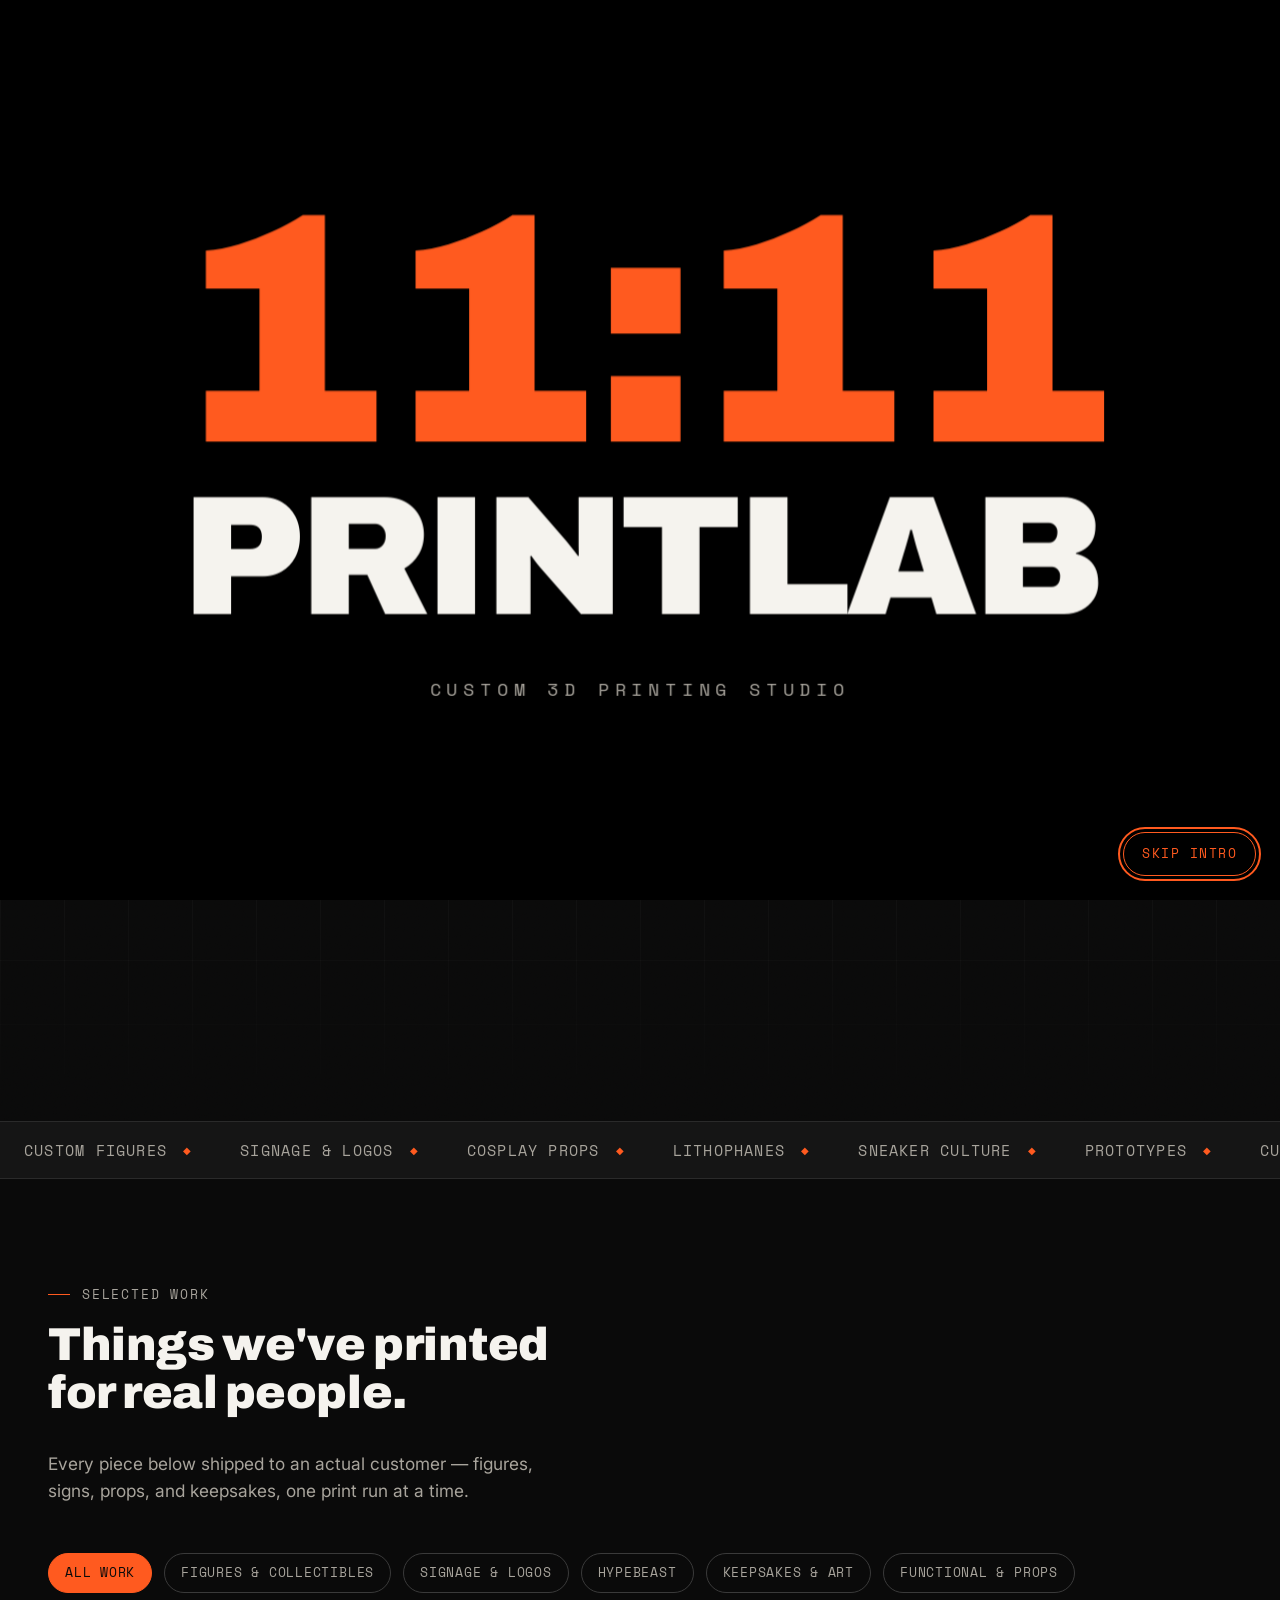
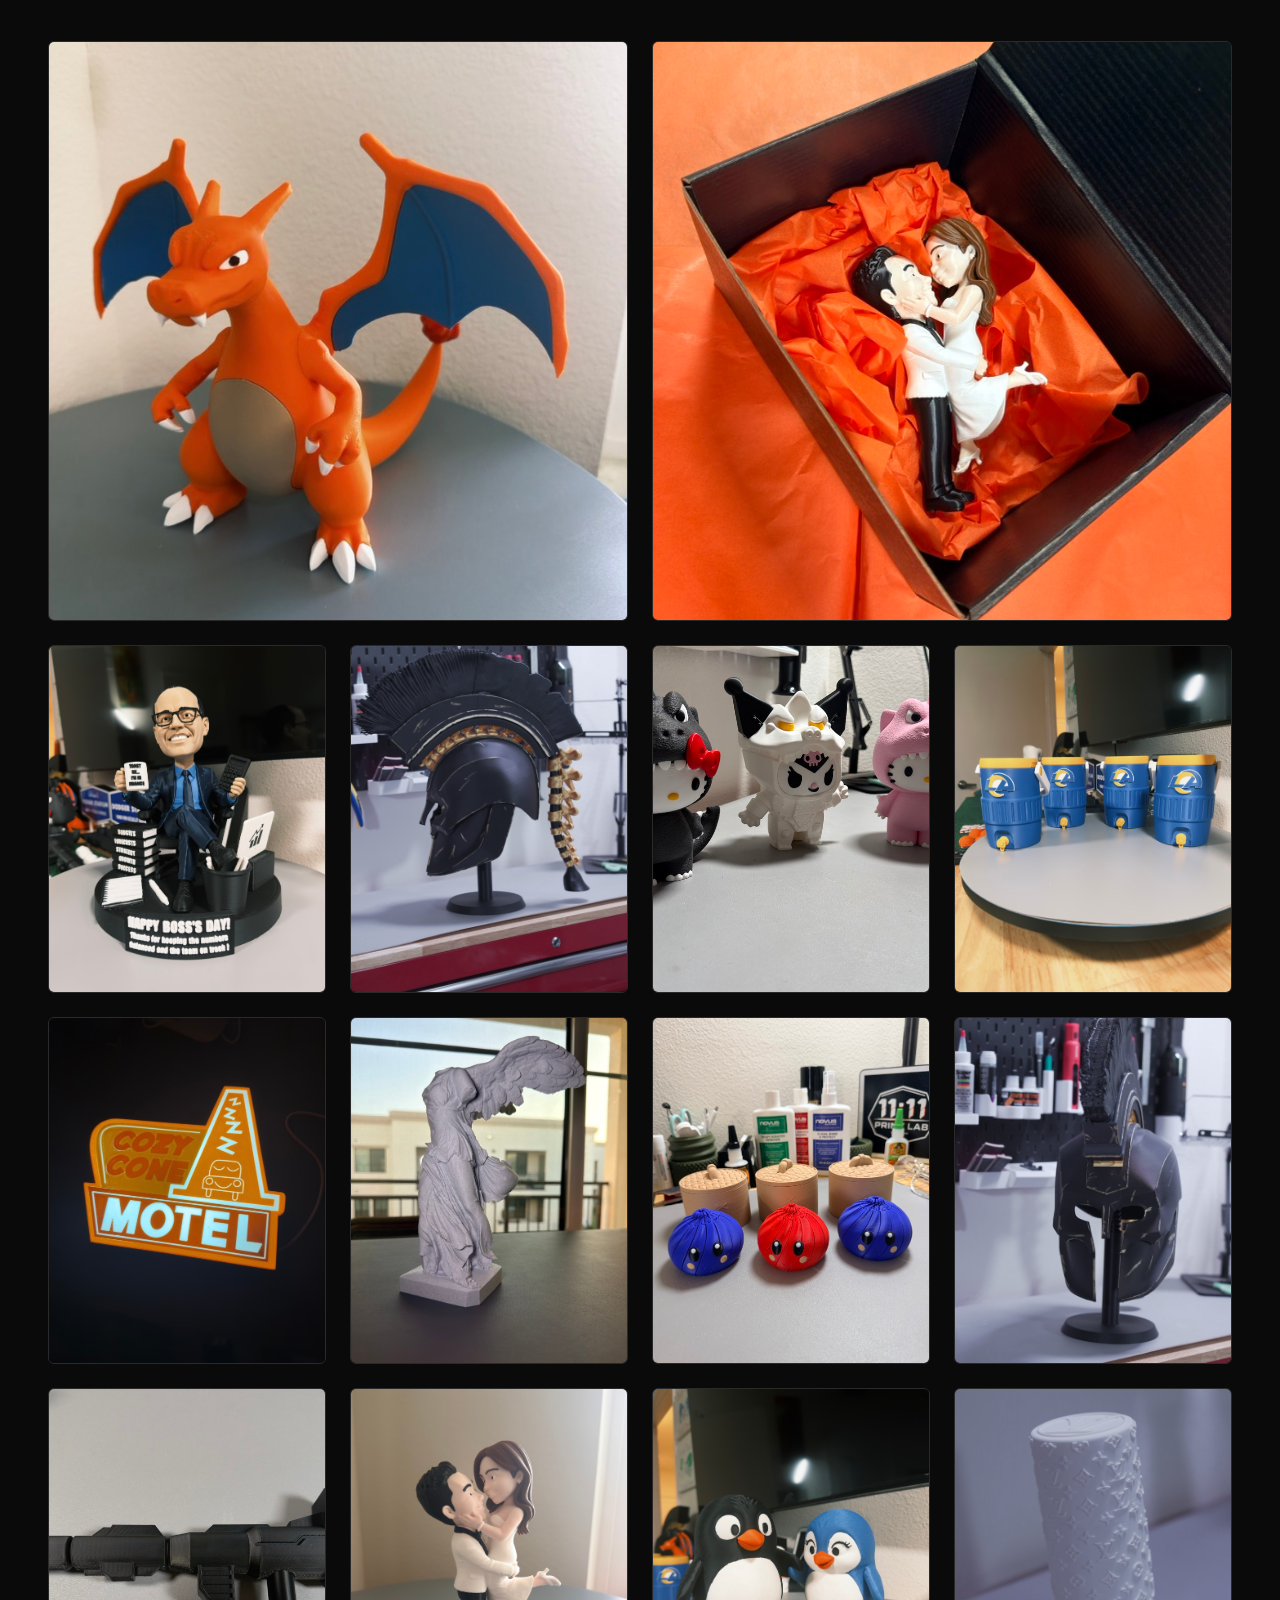
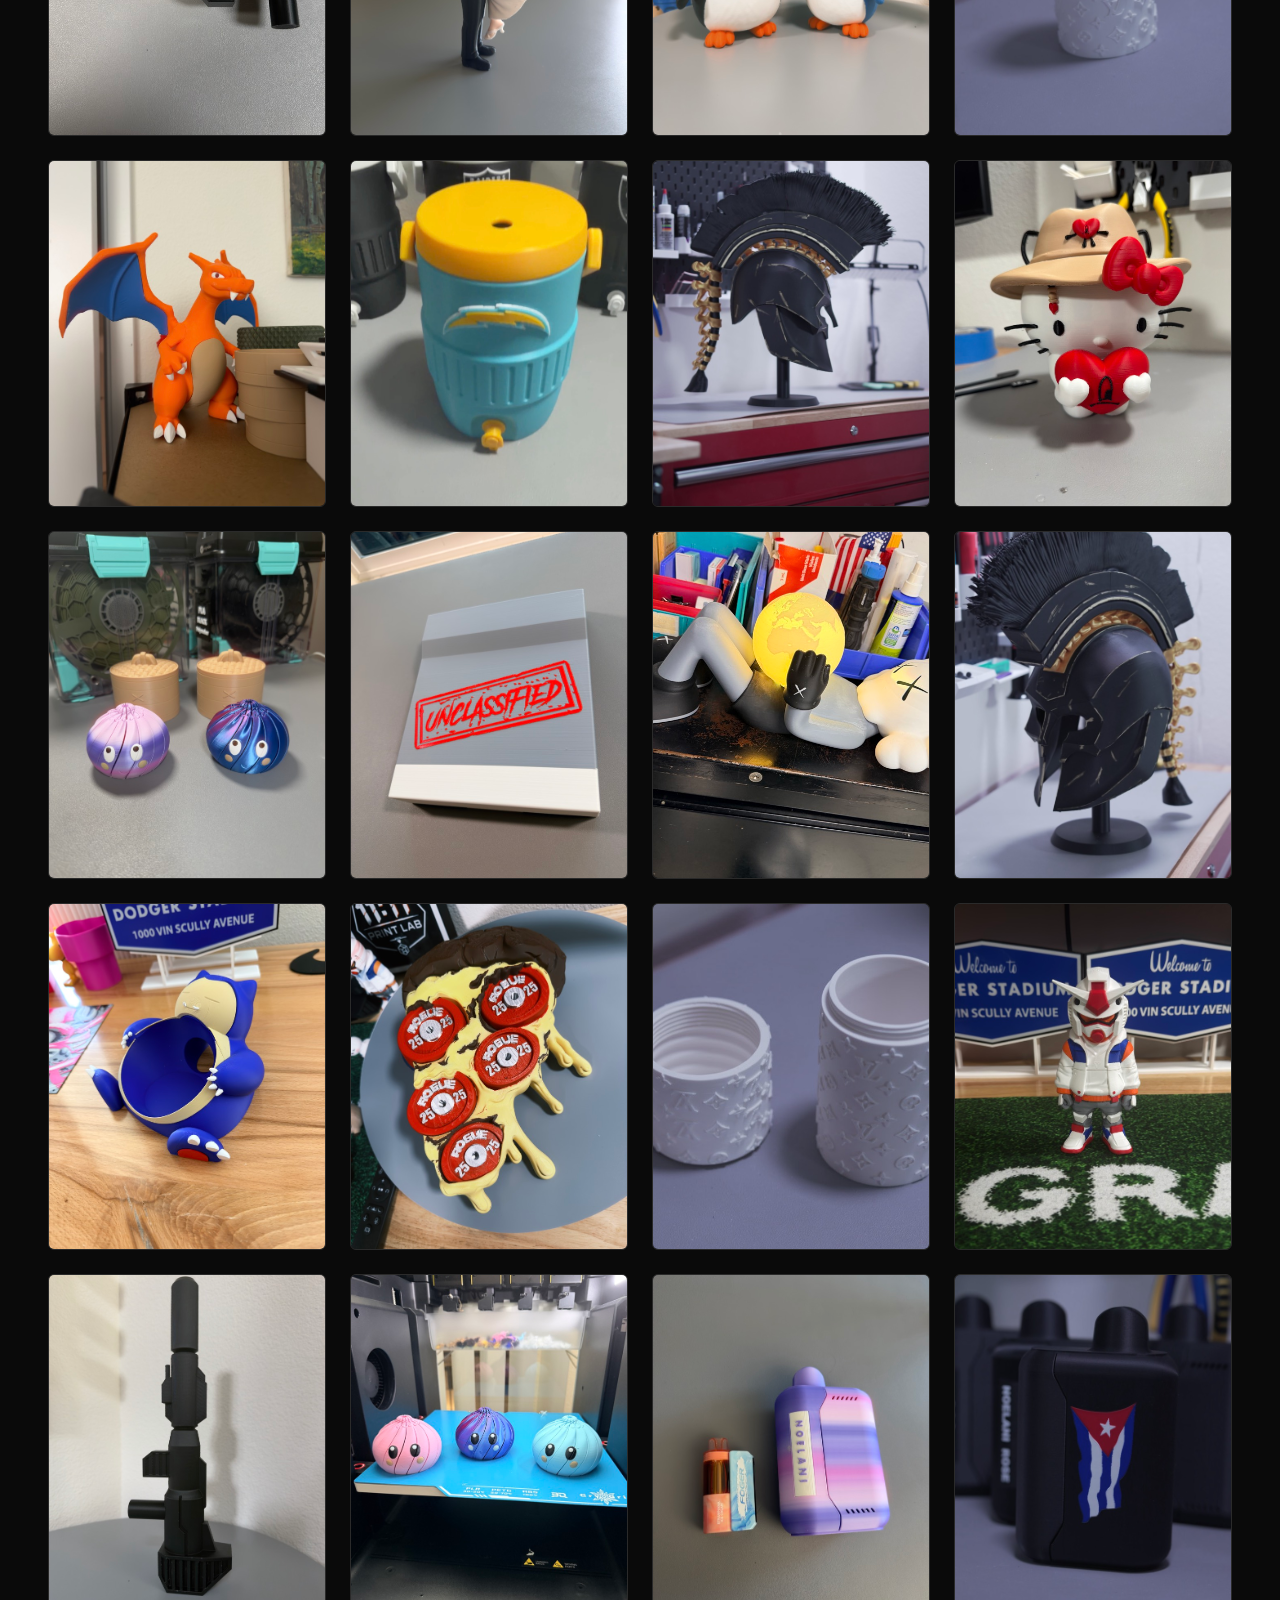
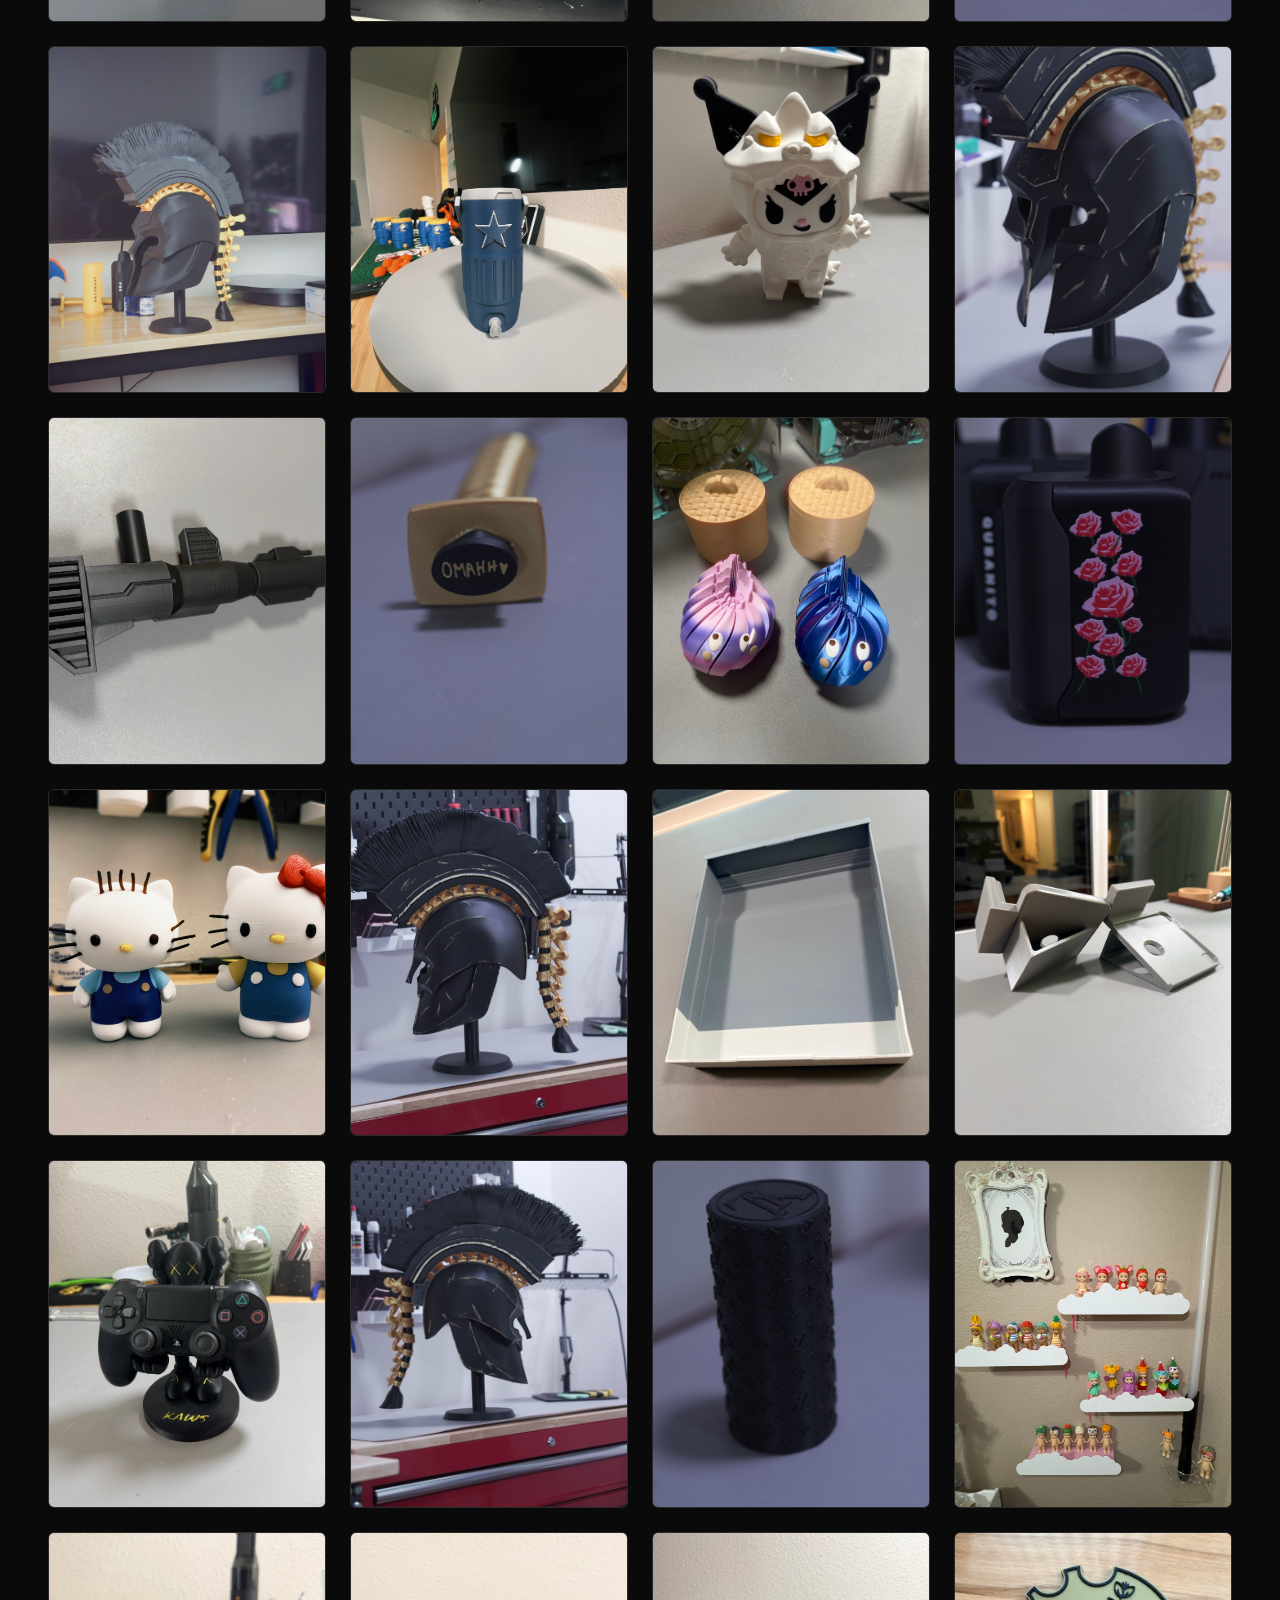
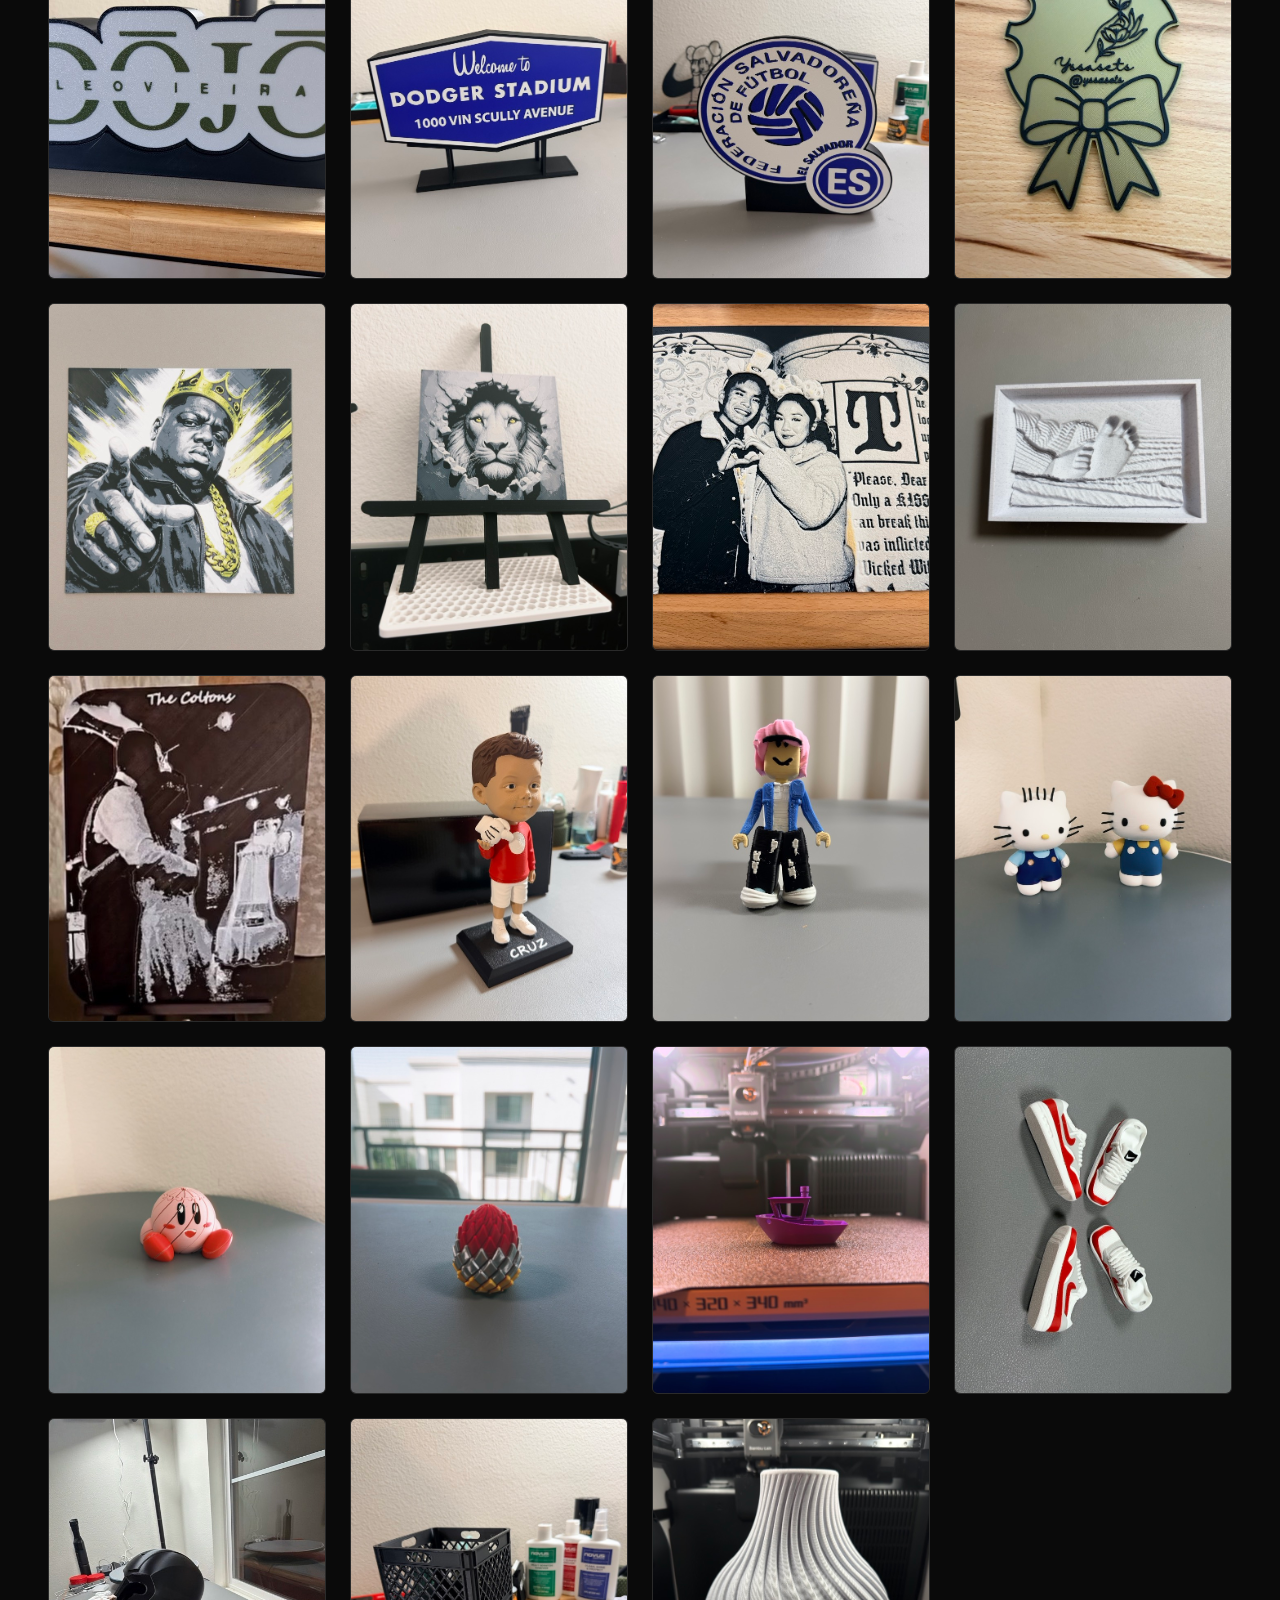
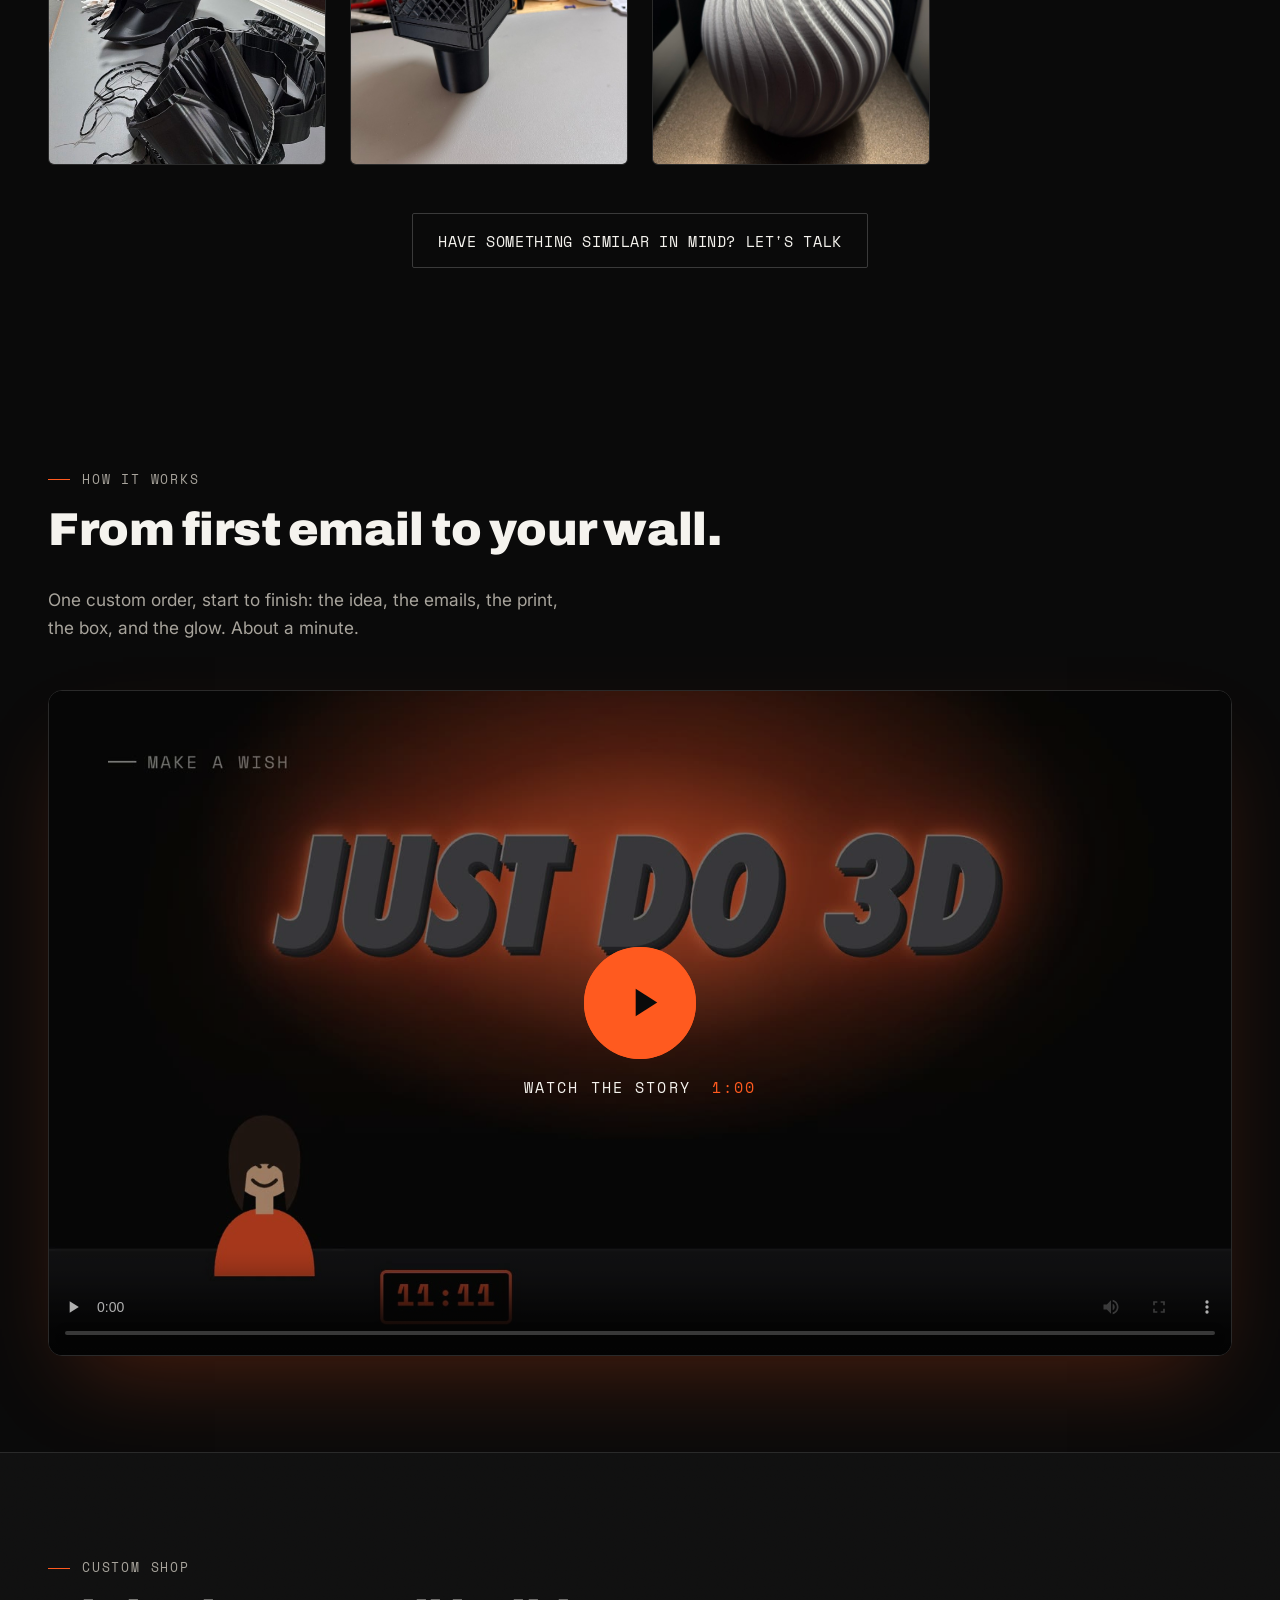
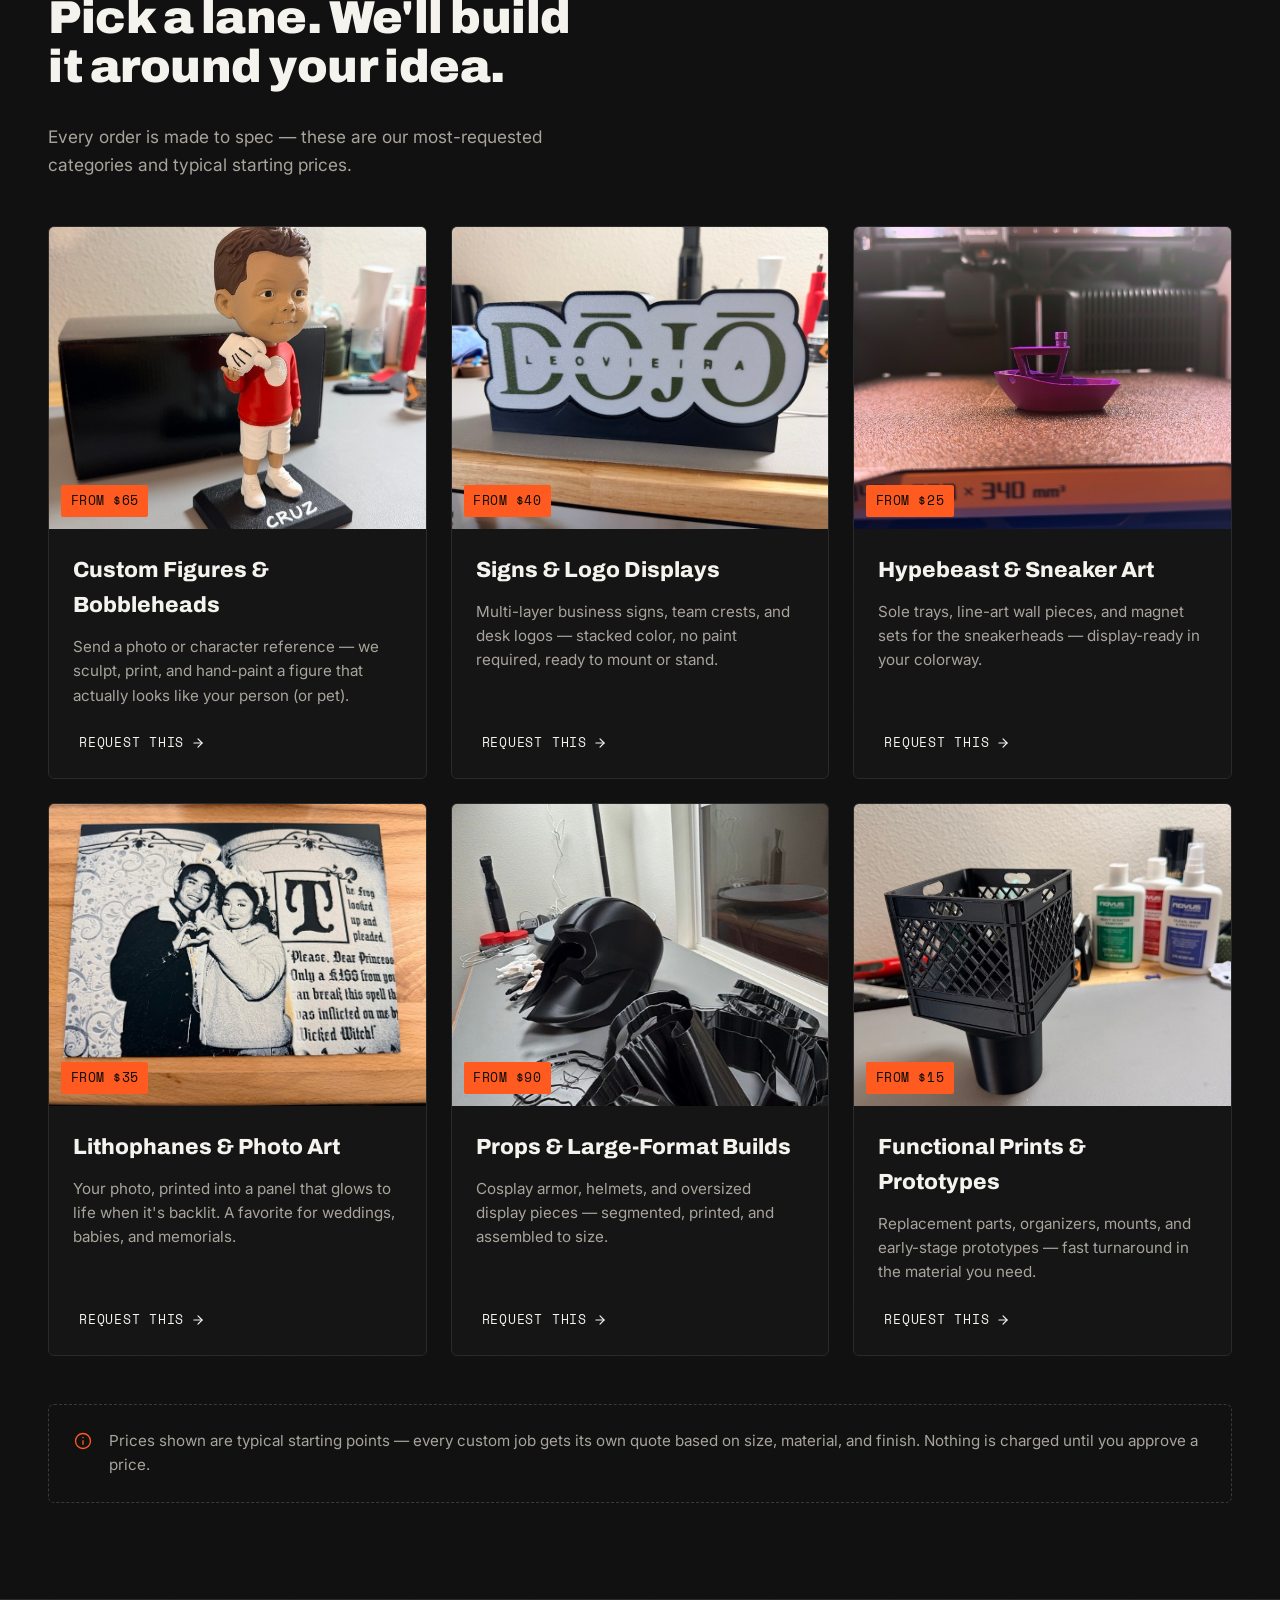
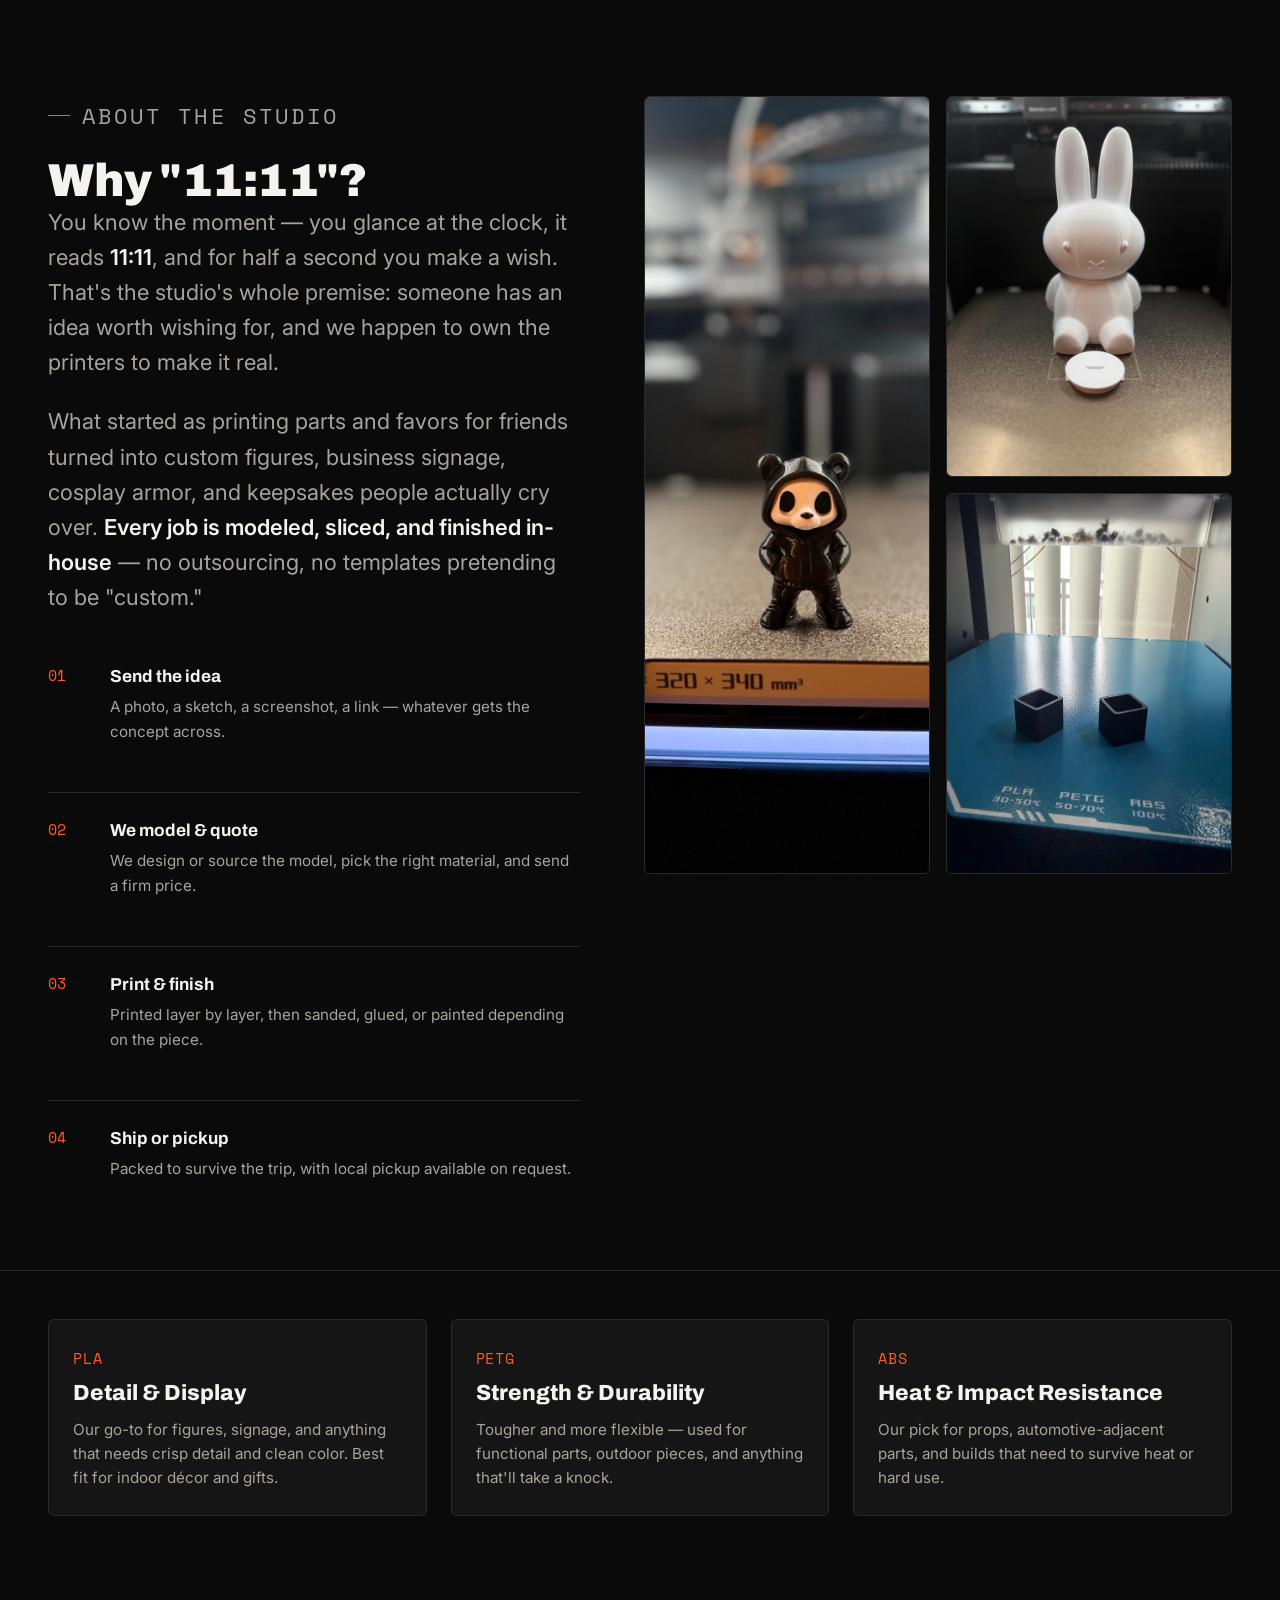
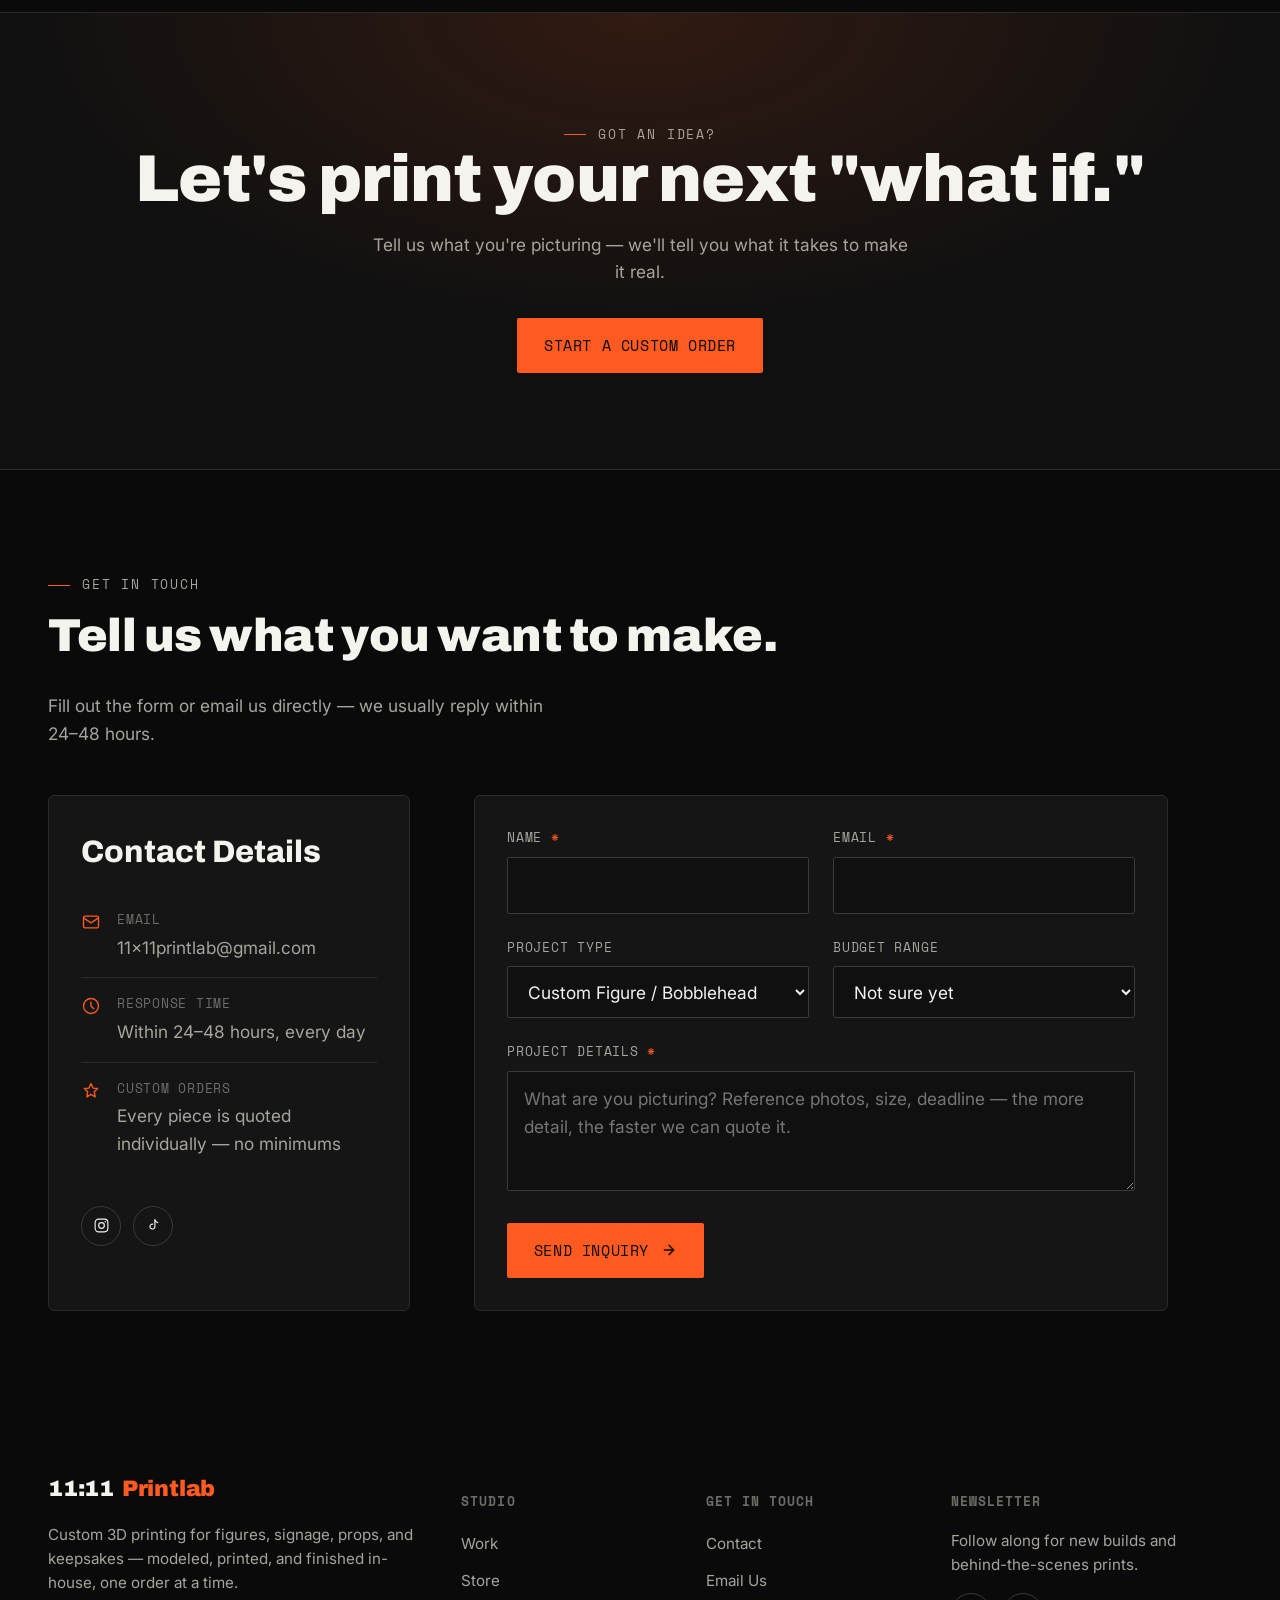
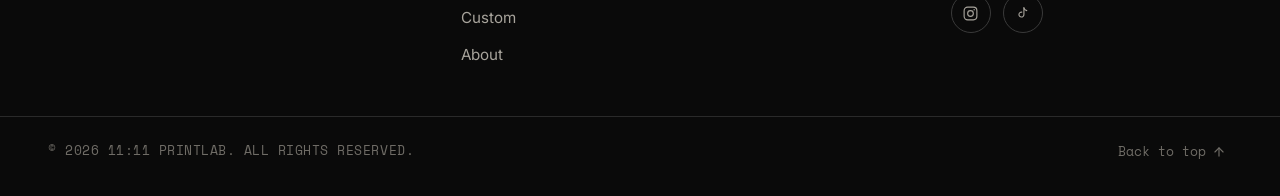
==== commit 35de97dd: "Add 44 new photos to the All Work gallery New pieces: Spartan helmet series, prop cannon, team coole" ====
--- a/index.html
+++ b/index.html
@@ -157,6 +157,271 @@
           <span class="work-overlay"><span class="cat">Keepsakes &amp; Art</span><h3>Wedding Day Keepsake</h3></span>
         </a>
 
+        <a class="work-item" href="assets/work/boss-day-bobblehead.jpg" data-cat="figures" data-title="Boss's Day Bobblehead" data-cat-label="Figures &amp; Collectibles">
+          <img src="assets/work/thumbs/boss-day-bobblehead.jpg" alt="Custom boss's day bobblehead desk set" width="900" height="675" loading="lazy">
+          <span class="expand-icon"><svg viewBox="0 0 24 24" fill="none" stroke="currentColor" stroke-width="1.8" stroke-linecap="round" stroke-linejoin="round" aria-hidden="true"><polyline points="15 3 21 3 21 9"/><polyline points="9 21 3 21 3 15"/><line x1="21" y1="3" x2="14" y2="10"/><line x1="3" y1="21" x2="10" y2="14"/></svg></span>
+          <span class="work-overlay"><span class="cat">Figures &amp; Collectibles</span><h3>Boss's Day Bobblehead</h3></span>
+        </a>
+
+        <a class="work-item" href="assets/work/spartan-helmet.jpg" data-cat="functional" data-title="Spartan Helmet" data-cat-label="Functional &amp; Props">
+          <img src="assets/work/thumbs/spartan-helmet.jpg" alt="Black and gold Spartan helmet on a display stand" width="900" height="675" loading="lazy">
+          <span class="expand-icon"><svg viewBox="0 0 24 24" fill="none" stroke="currentColor" stroke-width="1.8" stroke-linecap="round" stroke-linejoin="round" aria-hidden="true"><polyline points="15 3 21 3 21 9"/><polyline points="9 21 3 21 3 15"/><line x1="21" y1="3" x2="14" y2="10"/><line x1="3" y1="21" x2="10" y2="14"/></svg></span>
+          <span class="work-overlay"><span class="cat">Functional &amp; Props</span><h3>Spartan Helmet</h3></span>
+        </a>
+
+        <a class="work-item" href="assets/work/kitty-monster-trio.jpg" data-cat="figures" data-title="Kitty Monster Trio" data-cat-label="Figures &amp; Collectibles">
+          <img src="assets/work/thumbs/kitty-monster-trio.jpg" alt="Three kitty figures in monster costumes" width="900" height="675" loading="lazy">
+          <span class="expand-icon"><svg viewBox="0 0 24 24" fill="none" stroke="currentColor" stroke-width="1.8" stroke-linecap="round" stroke-linejoin="round" aria-hidden="true"><polyline points="15 3 21 3 21 9"/><polyline points="9 21 3 21 3 15"/><line x1="21" y1="3" x2="14" y2="10"/><line x1="3" y1="21" x2="10" y2="14"/></svg></span>
+          <span class="work-overlay"><span class="cat">Figures &amp; Collectibles</span><h3>Kitty Monster Trio</h3></span>
+        </a>
+
+        <a class="work-item" href="assets/work/team-cooler-set.jpg" data-cat="streetwear" data-title="Team Cooler Set" data-cat-label="Hypebeast">
+          <img src="assets/work/thumbs/team-cooler-set.jpg" alt="Set of four blue and yellow mini team coolers" width="900" height="675" loading="lazy">
+          <span class="expand-icon"><svg viewBox="0 0 24 24" fill="none" stroke="currentColor" stroke-width="1.8" stroke-linecap="round" stroke-linejoin="round" aria-hidden="true"><polyline points="15 3 21 3 21 9"/><polyline points="9 21 3 21 3 15"/><line x1="21" y1="3" x2="14" y2="10"/><line x1="3" y1="21" x2="10" y2="14"/></svg></span>
+          <span class="work-overlay"><span class="cat">Hypebeast</span><h3>Team Cooler Set</h3></span>
+        </a>
+
+        <a class="work-item" href="assets/work/light-up-motel-sign.jpg" data-cat="signage" data-title="Light-Up Motel Sign" data-cat-label="Signage &amp; Logos">
+          <img src="assets/work/thumbs/light-up-motel-sign.jpg" alt="Glowing motel sign printed in layers" width="900" height="675" loading="lazy">
+          <span class="expand-icon"><svg viewBox="0 0 24 24" fill="none" stroke="currentColor" stroke-width="1.8" stroke-linecap="round" stroke-linejoin="round" aria-hidden="true"><polyline points="15 3 21 3 21 9"/><polyline points="9 21 3 21 3 15"/><line x1="21" y1="3" x2="14" y2="10"/><line x1="3" y1="21" x2="10" y2="14"/></svg></span>
+          <span class="work-overlay"><span class="cat">Signage &amp; Logos</span><h3>Light-Up Motel Sign</h3></span>
+        </a>
+
+        <a class="work-item" href="assets/work/winged-victory-statue.jpg" data-cat="keepsakes" data-title="Winged Victory Statue" data-cat-label="Keepsakes &amp; Art">
+          <img src="assets/work/thumbs/winged-victory-statue.jpg" alt="Printed Winged Victory statue by a window" width="900" height="675" loading="lazy">
+          <span class="expand-icon"><svg viewBox="0 0 24 24" fill="none" stroke="currentColor" stroke-width="1.8" stroke-linecap="round" stroke-linejoin="round" aria-hidden="true"><polyline points="15 3 21 3 21 9"/><polyline points="9 21 3 21 3 15"/><line x1="21" y1="3" x2="14" y2="10"/><line x1="3" y1="21" x2="10" y2="14"/></svg></span>
+          <span class="work-overlay"><span class="cat">Keepsakes &amp; Art</span><h3>Winged Victory Statue</h3></span>
+        </a>
+
+        <a class="work-item" href="assets/work/blob-characters.jpg" data-cat="figures" data-title="Blob Characters" data-cat-label="Figures &amp; Collectibles">
+          <img src="assets/work/thumbs/blob-characters.jpg" alt="Colorful blob characters with faces next to lidded jars" width="900" height="675" loading="lazy">
+          <span class="expand-icon"><svg viewBox="0 0 24 24" fill="none" stroke="currentColor" stroke-width="1.8" stroke-linecap="round" stroke-linejoin="round" aria-hidden="true"><polyline points="15 3 21 3 21 9"/><polyline points="9 21 3 21 3 15"/><line x1="21" y1="3" x2="14" y2="10"/><line x1="3" y1="21" x2="10" y2="14"/></svg></span>
+          <span class="work-overlay"><span class="cat">Figures &amp; Collectibles</span><h3>Blob Characters</h3></span>
+        </a>
+
+        <a class="work-item" href="assets/work/spartan-helmet-front.jpg" data-cat="functional" data-title="Spartan Helmet — Front" data-cat-label="Functional &amp; Props">
+          <img src="assets/work/thumbs/spartan-helmet-front.jpg" alt="Front view of the Spartan helmet" width="900" height="675" loading="lazy">
+          <span class="expand-icon"><svg viewBox="0 0 24 24" fill="none" stroke="currentColor" stroke-width="1.8" stroke-linecap="round" stroke-linejoin="round" aria-hidden="true"><polyline points="15 3 21 3 21 9"/><polyline points="9 21 3 21 3 15"/><line x1="21" y1="3" x2="14" y2="10"/><line x1="3" y1="21" x2="10" y2="14"/></svg></span>
+          <span class="work-overlay"><span class="cat">Functional &amp; Props</span><h3>Spartan Helmet — Front</h3></span>
+        </a>
+
+        <a class="work-item" href="assets/work/prop-cannon.jpg" data-cat="functional" data-title="Prop Cannon" data-cat-label="Functional &amp; Props">
+          <img src="assets/work/thumbs/prop-cannon.jpg" alt="Black printed prop cannon" width="900" height="675" loading="lazy">
+          <span class="expand-icon"><svg viewBox="0 0 24 24" fill="none" stroke="currentColor" stroke-width="1.8" stroke-linecap="round" stroke-linejoin="round" aria-hidden="true"><polyline points="15 3 21 3 21 9"/><polyline points="9 21 3 21 3 15"/><line x1="21" y1="3" x2="14" y2="10"/><line x1="3" y1="21" x2="10" y2="14"/></svg></span>
+          <span class="work-overlay"><span class="cat">Functional &amp; Props</span><h3>Prop Cannon</h3></span>
+        </a>
+
+        <a class="work-item" href="assets/work/wedding-cake-topper.jpg" data-cat="keepsakes" data-title="Wedding Cake Topper" data-cat-label="Keepsakes &amp; Art">
+          <img src="assets/work/thumbs/wedding-cake-topper.jpg" alt="Custom wedding couple cake topper figure" width="900" height="675" loading="lazy">
+          <span class="expand-icon"><svg viewBox="0 0 24 24" fill="none" stroke="currentColor" stroke-width="1.8" stroke-linecap="round" stroke-linejoin="round" aria-hidden="true"><polyline points="15 3 21 3 21 9"/><polyline points="9 21 3 21 3 15"/><line x1="21" y1="3" x2="14" y2="10"/><line x1="3" y1="21" x2="10" y2="14"/></svg></span>
+          <span class="work-overlay"><span class="cat">Keepsakes &amp; Art</span><h3>Wedding Cake Topper</h3></span>
+        </a>
+
+        <a class="work-item" href="assets/work/penguin-pair.jpg" data-cat="figures" data-title="Penguin Pair" data-cat-label="Figures &amp; Collectibles">
+          <img src="assets/work/thumbs/penguin-pair.jpg" alt="Black and blue penguin figures side by side" width="900" height="675" loading="lazy">
+          <span class="expand-icon"><svg viewBox="0 0 24 24" fill="none" stroke="currentColor" stroke-width="1.8" stroke-linecap="round" stroke-linejoin="round" aria-hidden="true"><polyline points="15 3 21 3 21 9"/><polyline points="9 21 3 21 3 15"/><line x1="21" y1="3" x2="14" y2="10"/><line x1="3" y1="21" x2="10" y2="14"/></svg></span>
+          <span class="work-overlay"><span class="cat">Figures &amp; Collectibles</span><h3>Penguin Pair</h3></span>
+        </a>
+
+        <a class="work-item" href="assets/work/textured-canister.jpg" data-cat="functional" data-title="Textured Canister" data-cat-label="Functional &amp; Props">
+          <img src="assets/work/thumbs/textured-canister.jpg" alt="White textured screw-top canister" width="900" height="675" loading="lazy">
+          <span class="expand-icon"><svg viewBox="0 0 24 24" fill="none" stroke="currentColor" stroke-width="1.8" stroke-linecap="round" stroke-linejoin="round" aria-hidden="true"><polyline points="15 3 21 3 21 9"/><polyline points="9 21 3 21 3 15"/><line x1="21" y1="3" x2="14" y2="10"/><line x1="3" y1="21" x2="10" y2="14"/></svg></span>
+          <span class="work-overlay"><span class="cat">Functional &amp; Props</span><h3>Textured Canister</h3></span>
+        </a>
+
+        <a class="work-item" href="assets/work/charizard-on-display.jpg" data-cat="figures" data-title="Charizard on Display" data-cat-label="Figures &amp; Collectibles">
+          <img src="assets/work/thumbs/charizard-on-display.jpg" alt="Orange dragon figure on a shelf" width="900" height="675" loading="lazy">
+          <span class="expand-icon"><svg viewBox="0 0 24 24" fill="none" stroke="currentColor" stroke-width="1.8" stroke-linecap="round" stroke-linejoin="round" aria-hidden="true"><polyline points="15 3 21 3 21 9"/><polyline points="9 21 3 21 3 15"/><line x1="21" y1="3" x2="14" y2="10"/><line x1="3" y1="21" x2="10" y2="14"/></svg></span>
+          <span class="work-overlay"><span class="cat">Figures &amp; Collectibles</span><h3>Charizard on Display</h3></span>
+        </a>
+
+        <a class="work-item" href="assets/work/mini-team-cooler.jpg" data-cat="streetwear" data-title="Mini Team Cooler" data-cat-label="Hypebeast">
+          <img src="assets/work/thumbs/mini-team-cooler.jpg" alt="Blue and yellow mini team water cooler" width="900" height="675" loading="lazy">
+          <span class="expand-icon"><svg viewBox="0 0 24 24" fill="none" stroke="currentColor" stroke-width="1.8" stroke-linecap="round" stroke-linejoin="round" aria-hidden="true"><polyline points="15 3 21 3 21 9"/><polyline points="9 21 3 21 3 15"/><line x1="21" y1="3" x2="14" y2="10"/><line x1="3" y1="21" x2="10" y2="14"/></svg></span>
+          <span class="work-overlay"><span class="cat">Hypebeast</span><h3>Mini Team Cooler</h3></span>
+        </a>
+
+        <a class="work-item" href="assets/work/spartan-helmet-side.jpg" data-cat="functional" data-title="Spartan Helmet — Side" data-cat-label="Functional &amp; Props">
+          <img src="assets/work/thumbs/spartan-helmet-side.jpg" alt="Side view of the Spartan helmet" width="900" height="675" loading="lazy">
+          <span class="expand-icon"><svg viewBox="0 0 24 24" fill="none" stroke="currentColor" stroke-width="1.8" stroke-linecap="round" stroke-linejoin="round" aria-hidden="true"><polyline points="15 3 21 3 21 9"/><polyline points="9 21 3 21 3 15"/><line x1="21" y1="3" x2="14" y2="10"/><line x1="3" y1="21" x2="10" y2="14"/></svg></span>
+          <span class="work-overlay"><span class="cat">Functional &amp; Props</span><h3>Spartan Helmet — Side</h3></span>
+        </a>
+
+        <a class="work-item" href="assets/work/kitty-with-heart.jpg" data-cat="figures" data-title="Kitty With Heart" data-cat-label="Figures &amp; Collectibles">
+          <img src="assets/work/thumbs/kitty-with-heart.jpg" alt="Kitty figure in a straw hat holding a red heart" width="900" height="675" loading="lazy">
+          <span class="expand-icon"><svg viewBox="0 0 24 24" fill="none" stroke="currentColor" stroke-width="1.8" stroke-linecap="round" stroke-linejoin="round" aria-hidden="true"><polyline points="15 3 21 3 21 9"/><polyline points="9 21 3 21 3 15"/><line x1="21" y1="3" x2="14" y2="10"/><line x1="3" y1="21" x2="10" y2="14"/></svg></span>
+          <span class="work-overlay"><span class="cat">Figures &amp; Collectibles</span><h3>Kitty With Heart</h3></span>
+        </a>
+
+        <a class="work-item" href="assets/work/twisty-blob-pals.jpg" data-cat="figures" data-title="Twisty Blob Pals" data-cat-label="Figures &amp; Collectibles">
+          <img src="assets/work/thumbs/twisty-blob-pals.jpg" alt="Twisty blob characters beside tan lidded jars" width="900" height="675" loading="lazy">
+          <span class="expand-icon"><svg viewBox="0 0 24 24" fill="none" stroke="currentColor" stroke-width="1.8" stroke-linecap="round" stroke-linejoin="round" aria-hidden="true"><polyline points="15 3 21 3 21 9"/><polyline points="9 21 3 21 3 15"/><line x1="21" y1="3" x2="14" y2="10"/><line x1="3" y1="21" x2="10" y2="14"/></svg></span>
+          <span class="work-overlay"><span class="cat">Figures &amp; Collectibles</span><h3>Twisty Blob Pals</h3></span>
+        </a>
+
+        <a class="work-item" href="assets/work/unclassified-gift-box.jpg" data-cat="functional" data-title="Unclassified Gift Box" data-cat-label="Functional &amp; Props">
+          <img src="assets/work/thumbs/unclassified-gift-box.jpg" alt="Gift box with a red UNCLASSIFIED stamp on the lid" width="900" height="675" loading="lazy">
+          <span class="expand-icon"><svg viewBox="0 0 24 24" fill="none" stroke="currentColor" stroke-width="1.8" stroke-linecap="round" stroke-linejoin="round" aria-hidden="true"><polyline points="15 3 21 3 21 9"/><polyline points="9 21 3 21 3 15"/><line x1="21" y1="3" x2="14" y2="10"/><line x1="3" y1="21" x2="10" y2="14"/></svg></span>
+          <span class="work-overlay"><span class="cat">Functional &amp; Props</span><h3>Unclassified Gift Box</h3></span>
+        </a>
+
+        <a class="work-item" href="assets/work/companion-figure-lamp.jpg" data-cat="figures" data-title="Companion Figure Lamp" data-cat-label="Figures &amp; Collectibles">
+          <img src="assets/work/thumbs/companion-figure-lamp.jpg" alt="Figure holding a glowing globe lamp" width="900" height="675" loading="lazy">
+          <span class="expand-icon"><svg viewBox="0 0 24 24" fill="none" stroke="currentColor" stroke-width="1.8" stroke-linecap="round" stroke-linejoin="round" aria-hidden="true"><polyline points="15 3 21 3 21 9"/><polyline points="9 21 3 21 3 15"/><line x1="21" y1="3" x2="14" y2="10"/><line x1="3" y1="21" x2="10" y2="14"/></svg></span>
+          <span class="work-overlay"><span class="cat">Figures &amp; Collectibles</span><h3>Companion Figure Lamp</h3></span>
+        </a>
+
+        <a class="work-item" href="assets/work/spartan-helmet-profile.jpg" data-cat="functional" data-title="Spartan Helmet — Profile" data-cat-label="Functional &amp; Props">
+          <img src="assets/work/thumbs/spartan-helmet-profile.jpg" alt="Profile view of the printed Spartan helmet" width="900" height="675" loading="lazy">
+          <span class="expand-icon"><svg viewBox="0 0 24 24" fill="none" stroke="currentColor" stroke-width="1.8" stroke-linecap="round" stroke-linejoin="round" aria-hidden="true"><polyline points="15 3 21 3 21 9"/><polyline points="9 21 3 21 3 15"/><line x1="21" y1="3" x2="14" y2="10"/><line x1="3" y1="21" x2="10" y2="14"/></svg></span>
+          <span class="work-overlay"><span class="cat">Functional &amp; Props</span><h3>Spartan Helmet — Profile</h3></span>
+        </a>
+
+        <a class="work-item" href="assets/work/sleepy-giant-bowl.jpg" data-cat="figures" data-title="Sleepy Giant Bowl" data-cat-label="Figures &amp; Collectibles">
+          <img src="assets/work/thumbs/sleepy-giant-bowl.jpg" alt="Blue sleeping character bowl on a wooden table" width="900" height="675" loading="lazy">
+          <span class="expand-icon"><svg viewBox="0 0 24 24" fill="none" stroke="currentColor" stroke-width="1.8" stroke-linecap="round" stroke-linejoin="round" aria-hidden="true"><polyline points="15 3 21 3 21 9"/><polyline points="9 21 3 21 3 15"/><line x1="21" y1="3" x2="14" y2="10"/><line x1="3" y1="21" x2="10" y2="14"/></svg></span>
+          <span class="work-overlay"><span class="cat">Figures &amp; Collectibles</span><h3>Sleepy Giant Bowl</h3></span>
+        </a>
+
+        <a class="work-item" href="assets/work/pizza-and-plates.jpg" data-cat="keepsakes" data-title="Pizza &amp; Plates" data-cat-label="Keepsakes &amp; Art">
+          <img src="assets/work/thumbs/pizza-and-plates.jpg" alt="Pizza slice topped with red weight plates" width="900" height="675" loading="lazy">
+          <span class="expand-icon"><svg viewBox="0 0 24 24" fill="none" stroke="currentColor" stroke-width="1.8" stroke-linecap="round" stroke-linejoin="round" aria-hidden="true"><polyline points="15 3 21 3 21 9"/><polyline points="9 21 3 21 3 15"/><line x1="21" y1="3" x2="14" y2="10"/><line x1="3" y1="21" x2="10" y2="14"/></svg></span>
+          <span class="work-overlay"><span class="cat">Keepsakes &amp; Art</span><h3>Pizza &amp; Plates</h3></span>
+        </a>
+
+        <a class="work-item" href="assets/work/screw-top-canister.jpg" data-cat="functional" data-title="Screw-Top Canister" data-cat-label="Functional &amp; Props">
+          <img src="assets/work/thumbs/screw-top-canister.jpg" alt="Open white textured canister showing the threaded lid" width="900" height="675" loading="lazy">
+          <span class="expand-icon"><svg viewBox="0 0 24 24" fill="none" stroke="currentColor" stroke-width="1.8" stroke-linecap="round" stroke-linejoin="round" aria-hidden="true"><polyline points="15 3 21 3 21 9"/><polyline points="9 21 3 21 3 15"/><line x1="21" y1="3" x2="14" y2="10"/><line x1="3" y1="21" x2="10" y2="14"/></svg></span>
+          <span class="work-overlay"><span class="cat">Functional &amp; Props</span><h3>Screw-Top Canister</h3></span>
+        </a>
+
+        <a class="work-item" href="assets/work/mecha-figure.jpg" data-cat="figures" data-title="Mecha Figure" data-cat-label="Figures &amp; Collectibles">
+          <img src="assets/work/thumbs/mecha-figure.jpg" alt="Mecha figure standing on turf between two stadium signs" width="900" height="675" loading="lazy">
+          <span class="expand-icon"><svg viewBox="0 0 24 24" fill="none" stroke="currentColor" stroke-width="1.8" stroke-linecap="round" stroke-linejoin="round" aria-hidden="true"><polyline points="15 3 21 3 21 9"/><polyline points="9 21 3 21 3 15"/><line x1="21" y1="3" x2="14" y2="10"/><line x1="3" y1="21" x2="10" y2="14"/></svg></span>
+          <span class="work-overlay"><span class="cat">Figures &amp; Collectibles</span><h3>Mecha Figure</h3></span>
+        </a>
+
+        <a class="work-item" href="assets/work/prop-cannon-upright.jpg" data-cat="functional" data-title="Prop Cannon — Upright" data-cat-label="Functional &amp; Props">
+          <img src="assets/work/thumbs/prop-cannon-upright.jpg" alt="Prop cannon standing upright" width="900" height="675" loading="lazy">
+          <span class="expand-icon"><svg viewBox="0 0 24 24" fill="none" stroke="currentColor" stroke-width="1.8" stroke-linecap="round" stroke-linejoin="round" aria-hidden="true"><polyline points="15 3 21 3 21 9"/><polyline points="9 21 3 21 3 15"/><line x1="21" y1="3" x2="14" y2="10"/><line x1="3" y1="21" x2="10" y2="14"/></svg></span>
+          <span class="work-overlay"><span class="cat">Functional &amp; Props</span><h3>Prop Cannon — Upright</h3></span>
+        </a>
+
+        <a class="work-item" href="assets/work/blob-characters-printer.jpg" data-cat="figures" data-title="Fresh Off the Printer" data-cat-label="Figures &amp; Collectibles">
+          <img src="assets/work/thumbs/blob-characters-printer.jpg" alt="Three blob characters on the printer build plate" width="900" height="675" loading="lazy">
+          <span class="expand-icon"><svg viewBox="0 0 24 24" fill="none" stroke="currentColor" stroke-width="1.8" stroke-linecap="round" stroke-linejoin="round" aria-hidden="true"><polyline points="15 3 21 3 21 9"/><polyline points="9 21 3 21 3 15"/><line x1="21" y1="3" x2="14" y2="10"/><line x1="3" y1="21" x2="10" y2="14"/></svg></span>
+          <span class="work-overlay"><span class="cat">Figures &amp; Collectibles</span><h3>Fresh Off the Printer</h3></span>
+        </a>
+
+        <a class="work-item" href="assets/work/gradient-print-panel.jpg" data-cat="functional" data-title="Gradient Print Panel" data-cat-label="Functional &amp; Props">
+          <img src="assets/work/thumbs/gradient-print-panel.jpg" alt="Pastel gradient printed panel" width="900" height="675" loading="lazy">
+          <span class="expand-icon"><svg viewBox="0 0 24 24" fill="none" stroke="currentColor" stroke-width="1.8" stroke-linecap="round" stroke-linejoin="round" aria-hidden="true"><polyline points="15 3 21 3 21 9"/><polyline points="9 21 3 21 3 15"/><line x1="21" y1="3" x2="14" y2="10"/><line x1="3" y1="21" x2="10" y2="14"/></svg></span>
+          <span class="work-overlay"><span class="cat">Functional &amp; Props</span><h3>Gradient Print Panel</h3></span>
+        </a>
+
+        <a class="work-item" href="assets/work/custom-flag-design.jpg" data-cat="functional" data-title="Custom Flag Design" data-cat-label="Functional &amp; Props">
+          <img src="assets/work/thumbs/custom-flag-design.jpg" alt="Custom Cuban flag design printed on a black panel" width="900" height="675" loading="lazy">
+          <span class="expand-icon"><svg viewBox="0 0 24 24" fill="none" stroke="currentColor" stroke-width="1.8" stroke-linecap="round" stroke-linejoin="round" aria-hidden="true"><polyline points="15 3 21 3 21 9"/><polyline points="9 21 3 21 3 15"/><line x1="21" y1="3" x2="14" y2="10"/><line x1="3" y1="21" x2="10" y2="14"/></svg></span>
+          <span class="work-overlay"><span class="cat">Functional &amp; Props</span><h3>Custom Flag Design</h3></span>
+        </a>
+
+        <a class="work-item" href="assets/work/spartan-helmet-display.jpg" data-cat="functional" data-title="Spartan Helmet — On Display" data-cat-label="Functional &amp; Props">
+          <img src="assets/work/thumbs/spartan-helmet-display.jpg" alt="Spartan helmet on a shelf" width="900" height="675" loading="lazy">
+          <span class="expand-icon"><svg viewBox="0 0 24 24" fill="none" stroke="currentColor" stroke-width="1.8" stroke-linecap="round" stroke-linejoin="round" aria-hidden="true"><polyline points="15 3 21 3 21 9"/><polyline points="9 21 3 21 3 15"/><line x1="21" y1="3" x2="14" y2="10"/><line x1="3" y1="21" x2="10" y2="14"/></svg></span>
+          <span class="work-overlay"><span class="cat">Functional &amp; Props</span><h3>Spartan Helmet — On Display</h3></span>
+        </a>
+
+        <a class="work-item" href="assets/work/team-cooler-star.jpg" data-cat="streetwear" data-title="Team Cooler — Star" data-cat-label="Hypebeast">
+          <img src="assets/work/thumbs/team-cooler-star.jpg" alt="Navy mini team cooler with a star logo" width="900" height="675" loading="lazy">
+          <span class="expand-icon"><svg viewBox="0 0 24 24" fill="none" stroke="currentColor" stroke-width="1.8" stroke-linecap="round" stroke-linejoin="round" aria-hidden="true"><polyline points="15 3 21 3 21 9"/><polyline points="9 21 3 21 3 15"/><line x1="21" y1="3" x2="14" y2="10"/><line x1="3" y1="21" x2="10" y2="14"/></svg></span>
+          <span class="work-overlay"><span class="cat">Hypebeast</span><h3>Team Cooler — Star</h3></span>
+        </a>
+
+        <a class="work-item" href="assets/work/monster-costume-figure.jpg" data-cat="figures" data-title="Monster Costume Figure" data-cat-label="Figures &amp; Collectibles">
+          <img src="assets/work/thumbs/monster-costume-figure.jpg" alt="Kitty figure in a white monster costume" width="900" height="675" loading="lazy">
+          <span class="expand-icon"><svg viewBox="0 0 24 24" fill="none" stroke="currentColor" stroke-width="1.8" stroke-linecap="round" stroke-linejoin="round" aria-hidden="true"><polyline points="15 3 21 3 21 9"/><polyline points="9 21 3 21 3 15"/><line x1="21" y1="3" x2="14" y2="10"/><line x1="3" y1="21" x2="10" y2="14"/></svg></span>
+          <span class="work-overlay"><span class="cat">Figures &amp; Collectibles</span><h3>Monster Costume Figure</h3></span>
+        </a>
+
+        <a class="work-item" href="assets/work/spartan-helmet-detail.jpg" data-cat="functional" data-title="Spartan Helmet — Detail" data-cat-label="Functional &amp; Props">
+          <img src="assets/work/thumbs/spartan-helmet-detail.jpg" alt="Close-up of the gold detailing on the Spartan helmet" width="900" height="675" loading="lazy">
+          <span class="expand-icon"><svg viewBox="0 0 24 24" fill="none" stroke="currentColor" stroke-width="1.8" stroke-linecap="round" stroke-linejoin="round" aria-hidden="true"><polyline points="15 3 21 3 21 9"/><polyline points="9 21 3 21 3 15"/><line x1="21" y1="3" x2="14" y2="10"/><line x1="3" y1="21" x2="10" y2="14"/></svg></span>
+          <span class="work-overlay"><span class="cat">Functional &amp; Props</span><h3>Spartan Helmet — Detail</h3></span>
+        </a>
+
+        <a class="work-item" href="assets/work/prop-cannon-angle.jpg" data-cat="functional" data-title="Prop Cannon — Angle" data-cat-label="Functional &amp; Props">
+          <img src="assets/work/thumbs/prop-cannon-angle.jpg" alt="Prop cannon from a second angle" width="900" height="675" loading="lazy">
+          <span class="expand-icon"><svg viewBox="0 0 24 24" fill="none" stroke="currentColor" stroke-width="1.8" stroke-linecap="round" stroke-linejoin="round" aria-hidden="true"><polyline points="15 3 21 3 21 9"/><polyline points="9 21 3 21 3 15"/><line x1="21" y1="3" x2="14" y2="10"/><line x1="3" y1="21" x2="10" y2="14"/></svg></span>
+          <span class="work-overlay"><span class="cat">Functional &amp; Props</span><h3>Prop Cannon — Angle</h3></span>
+        </a>
+
+        <a class="work-item" href="assets/work/custom-name-cap.jpg" data-cat="functional" data-title="Custom Name Cap" data-cat-label="Functional &amp; Props">
+          <img src="assets/work/thumbs/custom-name-cap.jpg" alt="Gold handle with a custom printed name cap" width="900" height="675" loading="lazy">
+          <span class="expand-icon"><svg viewBox="0 0 24 24" fill="none" stroke="currentColor" stroke-width="1.8" stroke-linecap="round" stroke-linejoin="round" aria-hidden="true"><polyline points="15 3 21 3 21 9"/><polyline points="9 21 3 21 3 15"/><line x1="21" y1="3" x2="14" y2="10"/><line x1="3" y1="21" x2="10" y2="14"/></svg></span>
+          <span class="work-overlay"><span class="cat">Functional &amp; Props</span><h3>Custom Name Cap</h3></span>
+        </a>
+
+        <a class="work-item" href="assets/work/twisty-blob-pals-close.jpg" data-cat="figures" data-title="Twisty Blob Pals — Close-Up" data-cat-label="Figures &amp; Collectibles">
+          <img src="assets/work/thumbs/twisty-blob-pals-close.jpg" alt="Close-up of the pink and blue twisty blob characters" width="900" height="675" loading="lazy">
+          <span class="expand-icon"><svg viewBox="0 0 24 24" fill="none" stroke="currentColor" stroke-width="1.8" stroke-linecap="round" stroke-linejoin="round" aria-hidden="true"><polyline points="15 3 21 3 21 9"/><polyline points="9 21 3 21 3 15"/><line x1="21" y1="3" x2="14" y2="10"/><line x1="3" y1="21" x2="10" y2="14"/></svg></span>
+          <span class="work-overlay"><span class="cat">Figures &amp; Collectibles</span><h3>Twisty Blob Pals — Close-Up</h3></span>
+        </a>
+
+        <a class="work-item" href="assets/work/custom-rose-design.jpg" data-cat="functional" data-title="Custom Rose Design" data-cat-label="Functional &amp; Props">
+          <img src="assets/work/thumbs/custom-rose-design.jpg" alt="Custom rose design printed on a black panel" width="900" height="675" loading="lazy">
+          <span class="expand-icon"><svg viewBox="0 0 24 24" fill="none" stroke="currentColor" stroke-width="1.8" stroke-linecap="round" stroke-linejoin="round" aria-hidden="true"><polyline points="15 3 21 3 21 9"/><polyline points="9 21 3 21 3 15"/><line x1="21" y1="3" x2="14" y2="10"/><line x1="3" y1="21" x2="10" y2="14"/></svg></span>
+          <span class="work-overlay"><span class="cat">Functional &amp; Props</span><h3>Custom Rose Design</h3></span>
+        </a>
+
+        <a class="work-item" href="assets/work/kitty-and-friend.jpg" data-cat="figures" data-title="Kitty &amp; Friend" data-cat-label="Figures &amp; Collectibles">
+          <img src="assets/work/thumbs/kitty-and-friend.jpg" alt="Two kitty figures in blue overalls on the workshop bench" width="900" height="675" loading="lazy">
+          <span class="expand-icon"><svg viewBox="0 0 24 24" fill="none" stroke="currentColor" stroke-width="1.8" stroke-linecap="round" stroke-linejoin="round" aria-hidden="true"><polyline points="15 3 21 3 21 9"/><polyline points="9 21 3 21 3 15"/><line x1="21" y1="3" x2="14" y2="10"/><line x1="3" y1="21" x2="10" y2="14"/></svg></span>
+          <span class="work-overlay"><span class="cat">Figures &amp; Collectibles</span><h3>Kitty &amp; Friend</h3></span>
+        </a>
+
+        <a class="work-item" href="assets/work/spartan-helmet-workshop.jpg" data-cat="functional" data-title="Spartan Helmet — Workshop" data-cat-label="Functional &amp; Props">
+          <img src="assets/work/thumbs/spartan-helmet-workshop.jpg" alt="Spartan helmet on its stand in the workshop" width="900" height="675" loading="lazy">
+          <span class="expand-icon"><svg viewBox="0 0 24 24" fill="none" stroke="currentColor" stroke-width="1.8" stroke-linecap="round" stroke-linejoin="round" aria-hidden="true"><polyline points="15 3 21 3 21 9"/><polyline points="9 21 3 21 3 15"/><line x1="21" y1="3" x2="14" y2="10"/><line x1="3" y1="21" x2="10" y2="14"/></svg></span>
+          <span class="work-overlay"><span class="cat">Functional &amp; Props</span><h3>Spartan Helmet — Workshop</h3></span>
+        </a>
+
+        <a class="work-item" href="assets/work/unclassified-gift-box-base.jpg" data-cat="functional" data-title="Gift Box — Base" data-cat-label="Functional &amp; Props">
+          <img src="assets/work/thumbs/unclassified-gift-box-base.jpg" alt="The base of the printed gift box" width="900" height="675" loading="lazy">
+          <span class="expand-icon"><svg viewBox="0 0 24 24" fill="none" stroke="currentColor" stroke-width="1.8" stroke-linecap="round" stroke-linejoin="round" aria-hidden="true"><polyline points="15 3 21 3 21 9"/><polyline points="9 21 3 21 3 15"/><line x1="21" y1="3" x2="14" y2="10"/><line x1="3" y1="21" x2="10" y2="14"/></svg></span>
+          <span class="work-overlay"><span class="cat">Functional &amp; Props</span><h3>Gift Box — Base</h3></span>
+        </a>
+
+        <a class="work-item" href="assets/work/printed-parts.jpg" data-cat="functional" data-title="Printed Parts" data-cat-label="Functional &amp; Props">
+          <img src="assets/work/thumbs/printed-parts.jpg" alt="Folded printed parts on a workshop bench" width="900" height="675" loading="lazy">
+          <span class="expand-icon"><svg viewBox="0 0 24 24" fill="none" stroke="currentColor" stroke-width="1.8" stroke-linecap="round" stroke-linejoin="round" aria-hidden="true"><polyline points="15 3 21 3 21 9"/><polyline points="9 21 3 21 3 15"/><line x1="21" y1="3" x2="14" y2="10"/><line x1="3" y1="21" x2="10" y2="14"/></svg></span>
+          <span class="work-overlay"><span class="cat">Functional &amp; Props</span><h3>Printed Parts</h3></span>
+        </a>
+
+        <a class="work-item" href="assets/work/controller-holder.jpg" data-cat="figures" data-title="Controller Holder" data-cat-label="Figures &amp; Collectibles">
+          <img src="assets/work/thumbs/controller-holder.jpg" alt="Figure-style game controller holder with a custom base" width="900" height="675" loading="lazy">
+          <span class="expand-icon"><svg viewBox="0 0 24 24" fill="none" stroke="currentColor" stroke-width="1.8" stroke-linecap="round" stroke-linejoin="round" aria-hidden="true"><polyline points="15 3 21 3 21 9"/><polyline points="9 21 3 21 3 15"/><line x1="21" y1="3" x2="14" y2="10"/><line x1="3" y1="21" x2="10" y2="14"/></svg></span>
+          <span class="work-overlay"><span class="cat">Figures &amp; Collectibles</span><h3>Controller Holder</h3></span>
+        </a>
+
+        <a class="work-item" href="assets/work/spartan-helmet-rear.jpg" data-cat="functional" data-title="Spartan Helmet — Rear" data-cat-label="Functional &amp; Props">
+          <img src="assets/work/thumbs/spartan-helmet-rear.jpg" alt="Rear view of the Spartan helmet with braided gold detail" width="900" height="675" loading="lazy">
+          <span class="expand-icon"><svg viewBox="0 0 24 24" fill="none" stroke="currentColor" stroke-width="1.8" stroke-linecap="round" stroke-linejoin="round" aria-hidden="true"><polyline points="15 3 21 3 21 9"/><polyline points="9 21 3 21 3 15"/><line x1="21" y1="3" x2="14" y2="10"/><line x1="3" y1="21" x2="10" y2="14"/></svg></span>
+          <span class="work-overlay"><span class="cat">Functional &amp; Props</span><h3>Spartan Helmet — Rear</h3></span>
+        </a>
+
+        <a class="work-item" href="assets/work/textured-canister-black.jpg" data-cat="functional" data-title="Textured Canister — Black" data-cat-label="Functional &amp; Props">
+          <img src="assets/work/thumbs/textured-canister-black.jpg" alt="Black textured canister" width="900" height="675" loading="lazy">
+          <span class="expand-icon"><svg viewBox="0 0 24 24" fill="none" stroke="currentColor" stroke-width="1.8" stroke-linecap="round" stroke-linejoin="round" aria-hidden="true"><polyline points="15 3 21 3 21 9"/><polyline points="9 21 3 21 3 15"/><line x1="21" y1="3" x2="14" y2="10"/><line x1="3" y1="21" x2="10" y2="14"/></svg></span>
+          <span class="work-overlay"><span class="cat">Functional &amp; Props</span><h3>Textured Canister — Black</h3></span>
+        </a>
+
+        <a class="work-item" href="assets/work/cloud-display-shelves.jpg" data-cat="functional" data-title="Cloud Display Shelves" data-cat-label="Functional &amp; Props">
+          <img src="assets/work/thumbs/cloud-display-shelves.jpg" alt="Cloud-shaped printed shelves displaying collectibles" width="900" height="675" loading="lazy">
+          <span class="expand-icon"><svg viewBox="0 0 24 24" fill="none" stroke="currentColor" stroke-width="1.8" stroke-linecap="round" stroke-linejoin="round" aria-hidden="true"><polyline points="15 3 21 3 21 9"/><polyline points="9 21 3 21 3 15"/><line x1="21" y1="3" x2="14" y2="10"/><line x1="3" y1="21" x2="10" y2="14"/></svg></span>
+          <span class="work-overlay"><span class="cat">Functional &amp; Props</span><h3>Cloud Display Shelves</h3></span>
+        </a>
+
+
         <a class="work-item" href="assets/work/dojo-sign.jpg" data-cat="signage" data-title="DOJO Studio Sign" data-cat-label="Signage &amp; Logos">
           <img src="assets/work/thumbs/dojo-sign.jpg" alt="Custom DOJO studio logo sign" width="900" height="675" loading="lazy">
           <span class="expand-icon"><svg viewBox="0 0 24 24" fill="none" stroke="currentColor" stroke-width="1.8" stroke-linecap="round" stroke-linejoin="round" aria-hidden="true"><polyline points="15 3 21 3 21 9"/><polyline points="9 21 3 21 3 15"/><line x1="21" y1="3" x2="14" y2="10"/><line x1="3" y1="21" x2="10" y2="14"/></svg></span>
--- a/css/style.css
+++ b/css/style.css
@@ -1083,6 +1083,10 @@
 .buy-btn[aria-disabled="true"]:hover{ background: var(--surface-2); }
 .product-card:hover{ transform: none; }
 .product-option{ margin-top: var(--space-2); }
+.product-ship{
+  display: block; font-family: var(--font-mono); font-size: var(--fs-xs);
+  font-weight: 400; letter-spacing: 0.04em; color: var(--text-dim);
+}
 .product-option select{ width: 100%; cursor: pointer; }
 .shop-card-media > a{ display: block; width: 100%; height: 100%; }
 
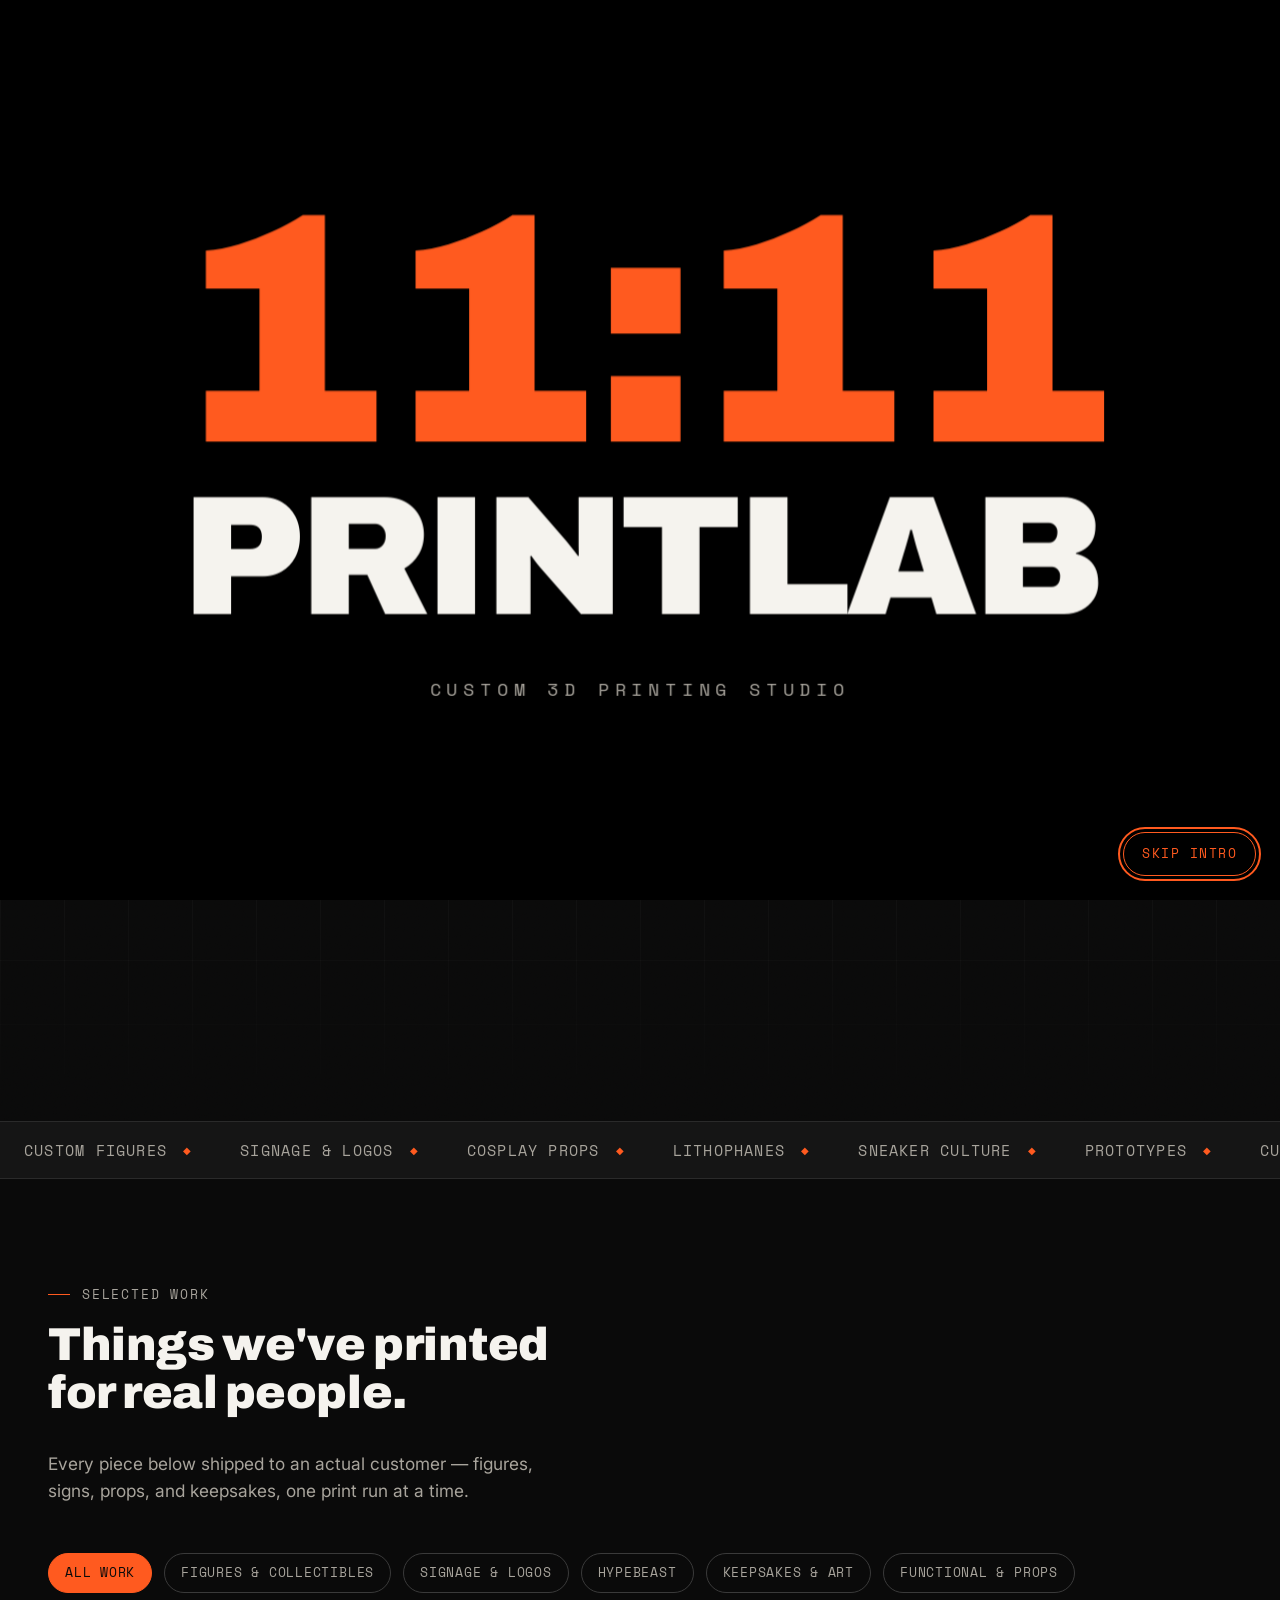
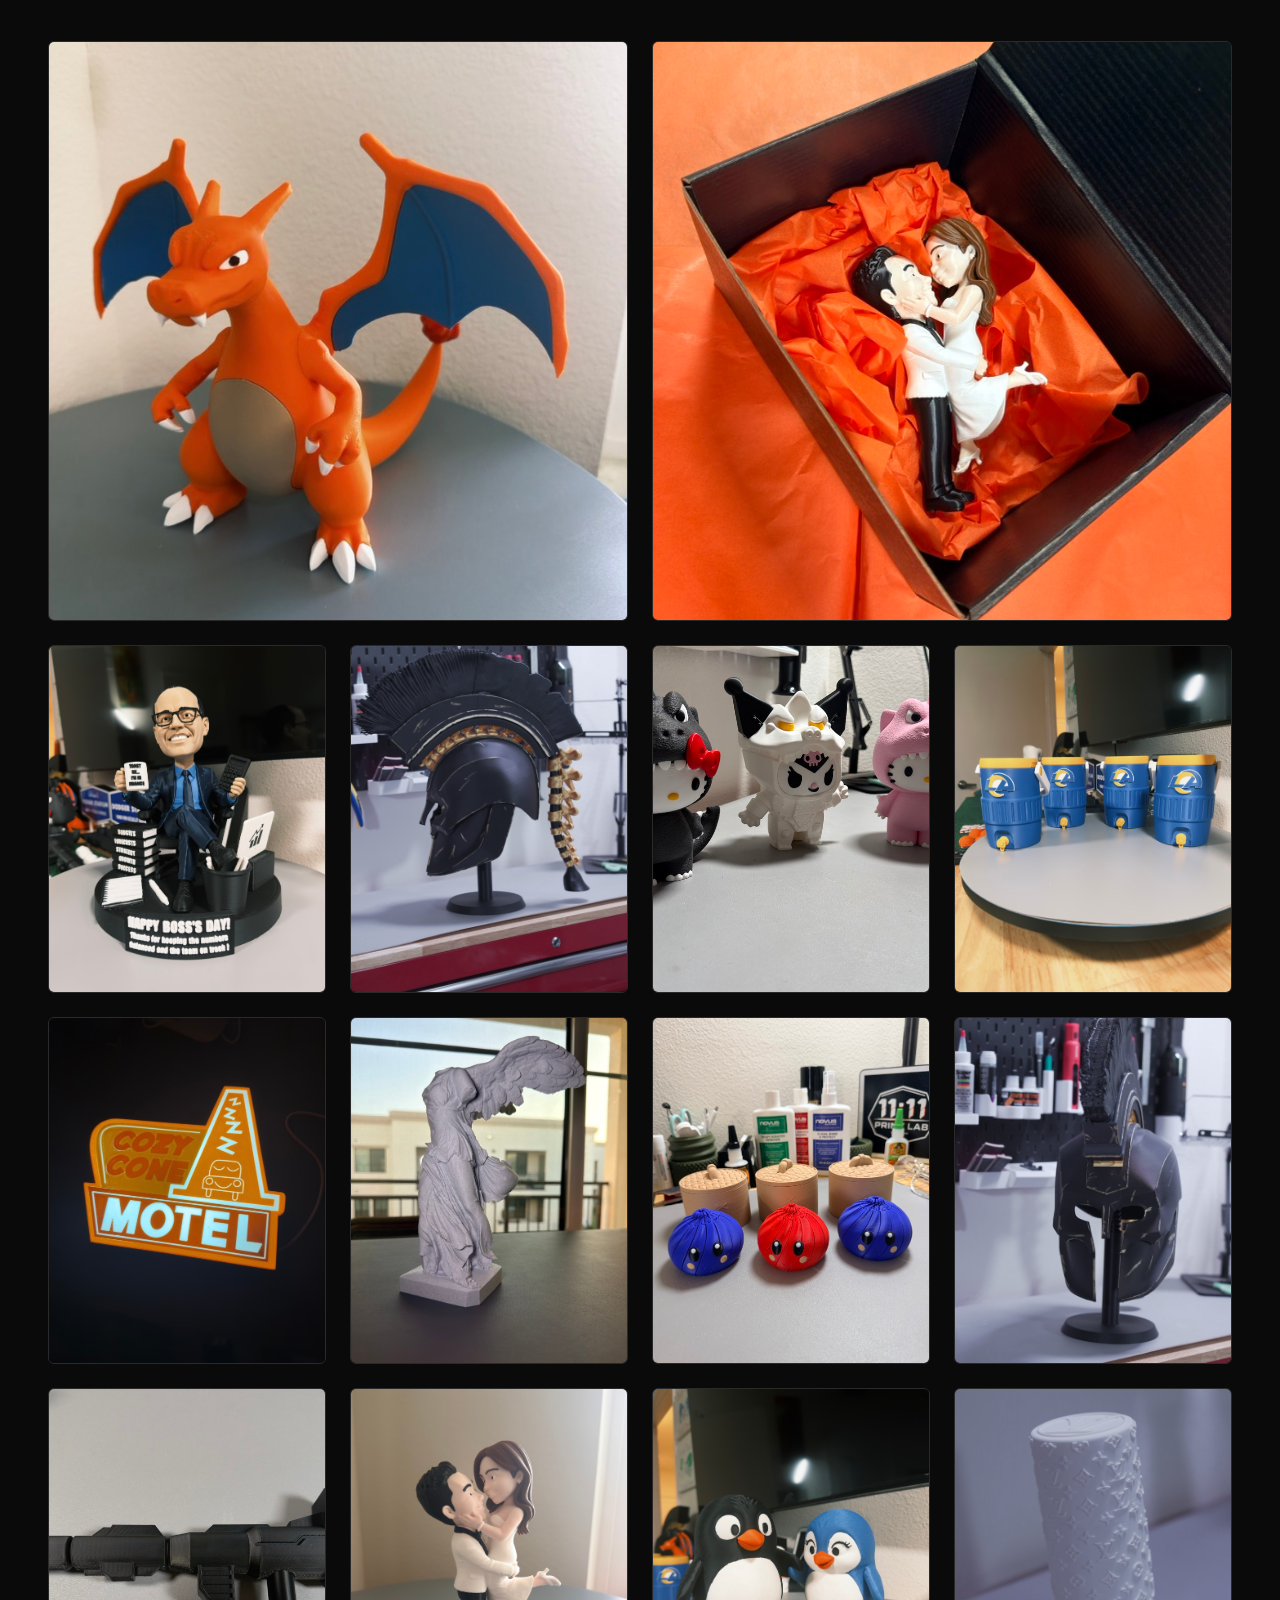
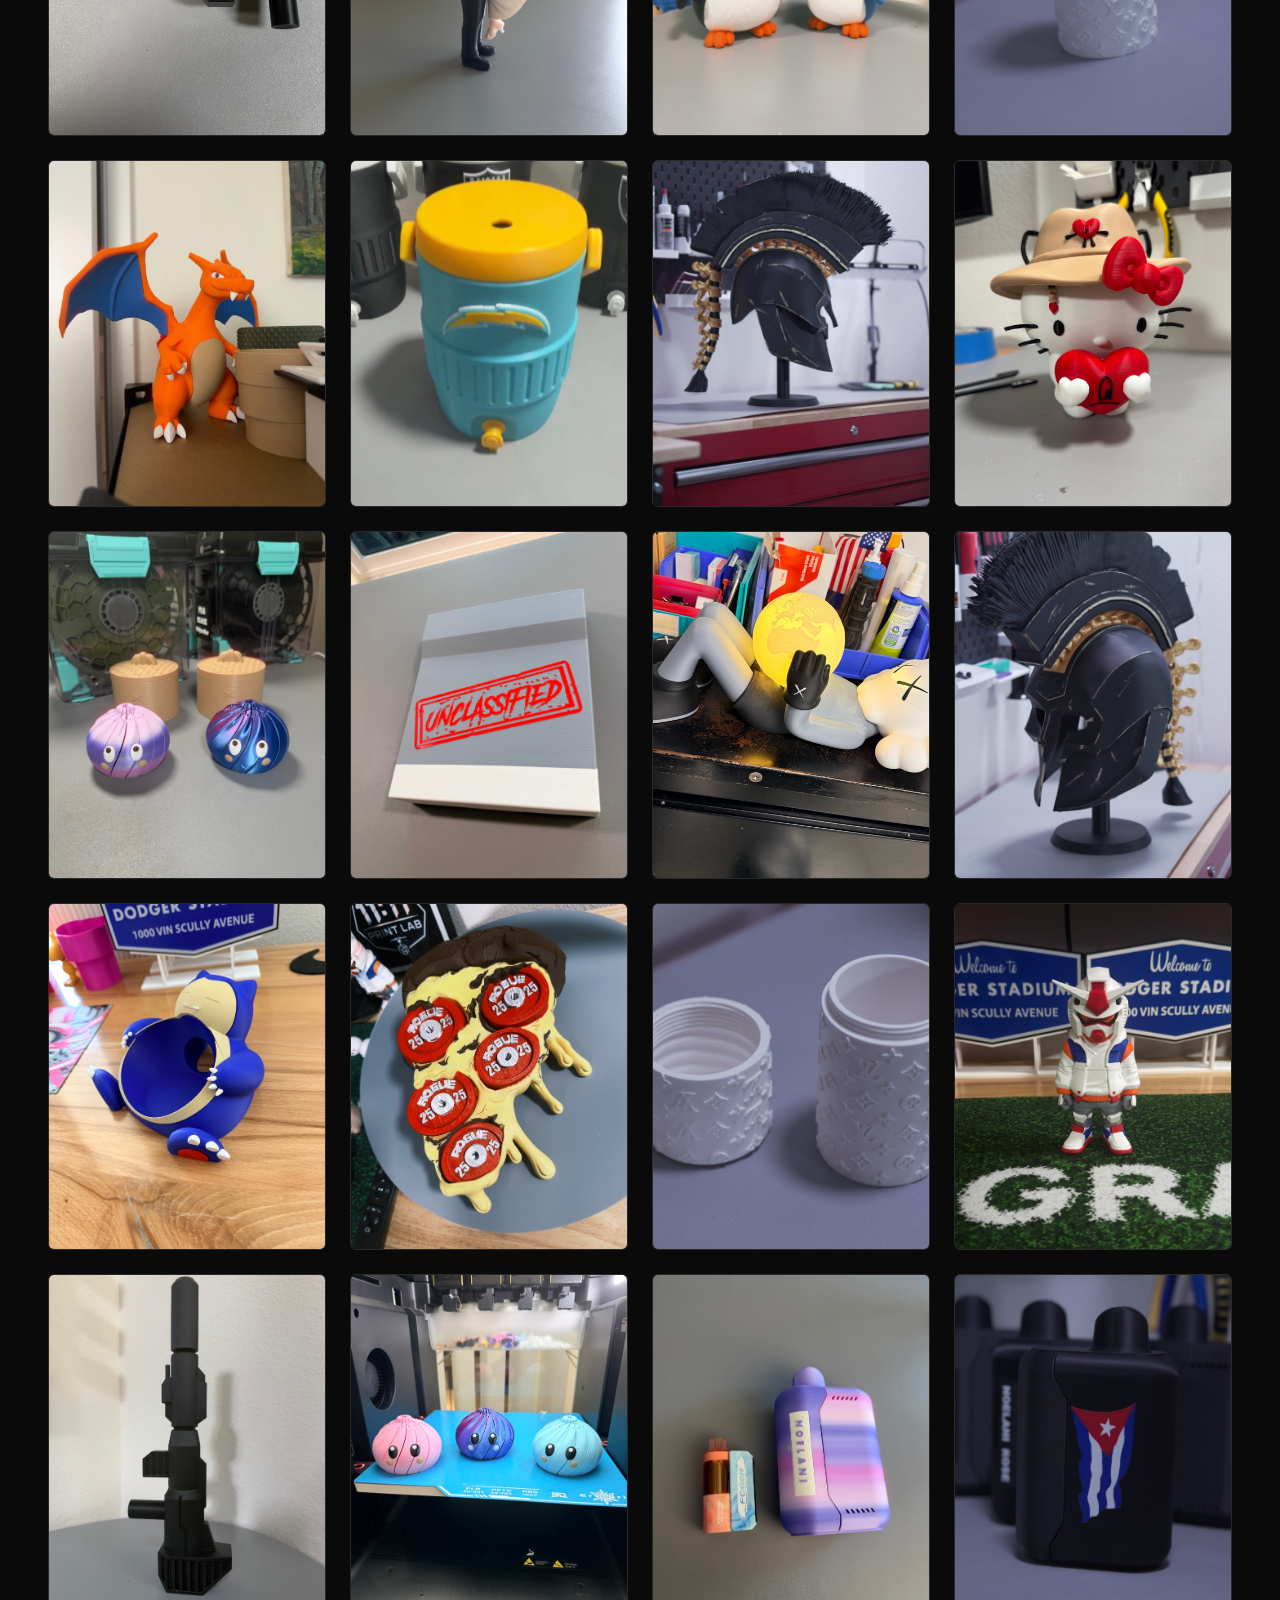
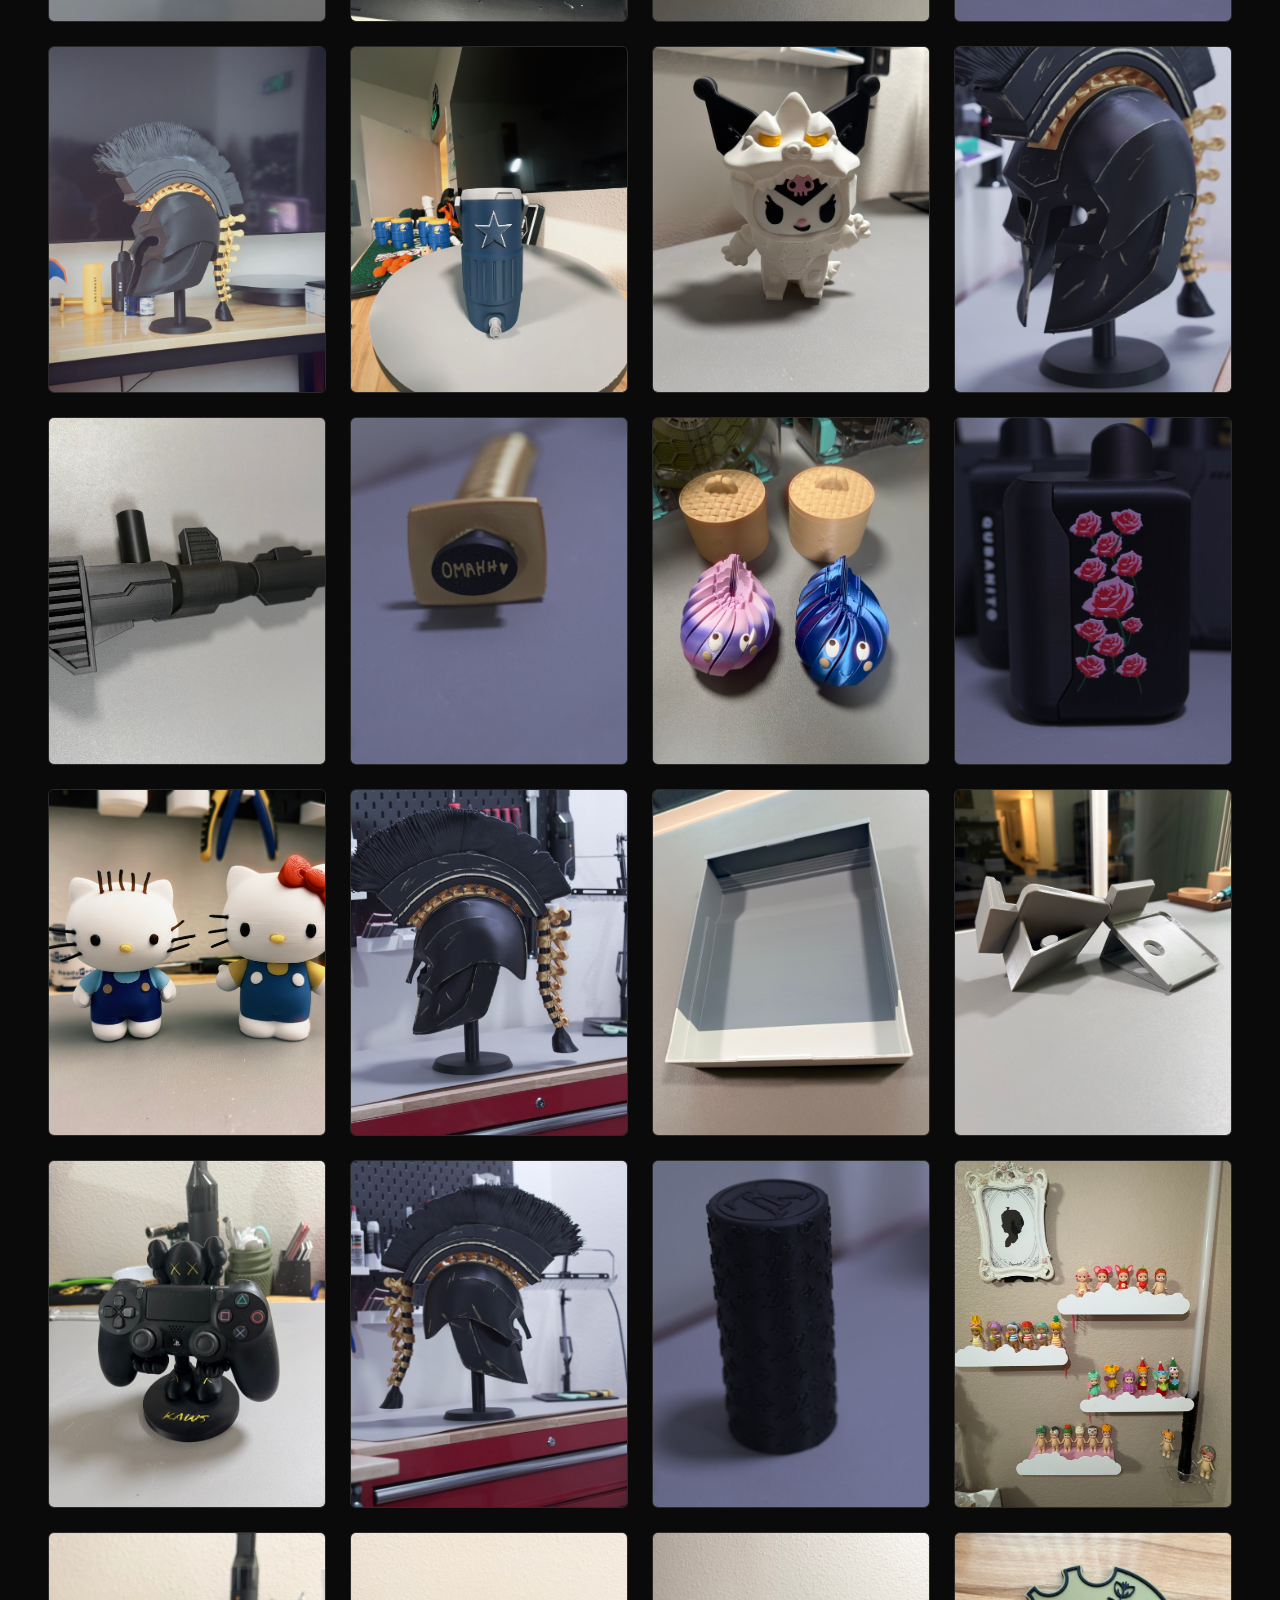
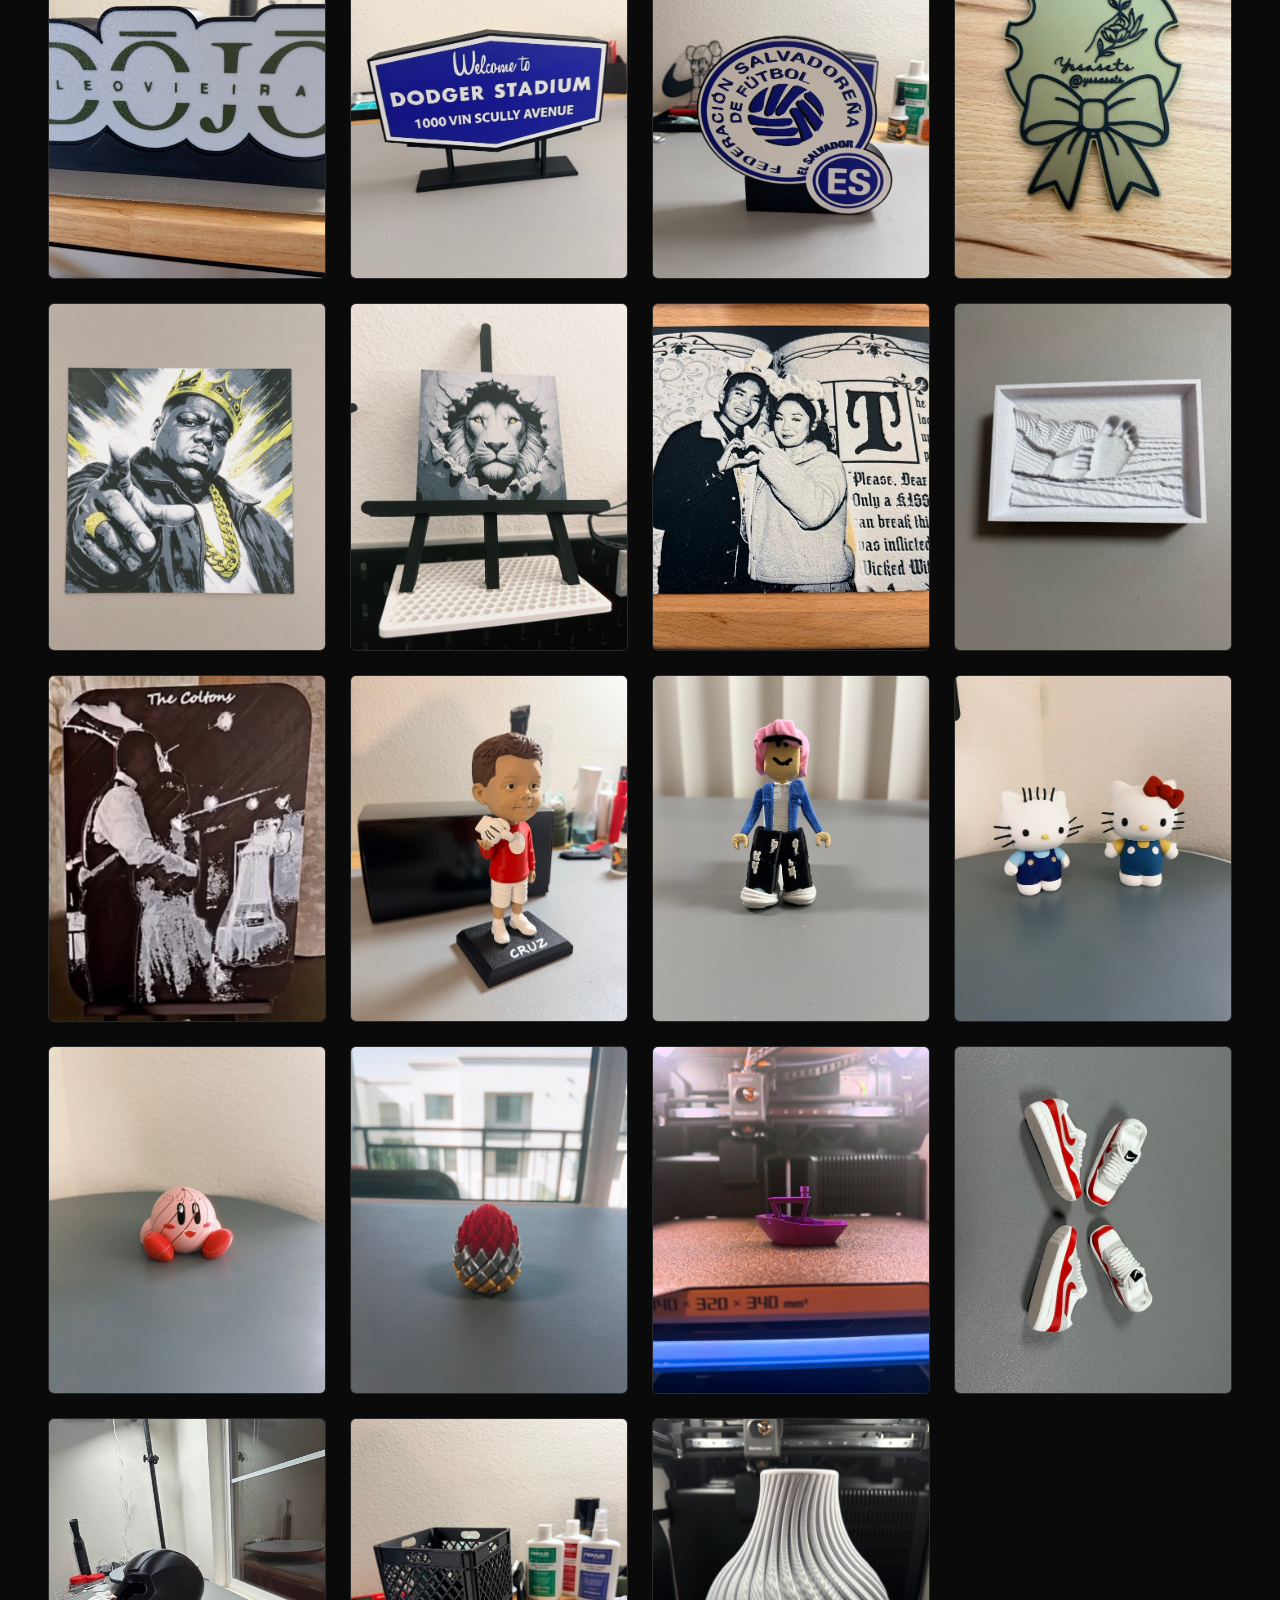
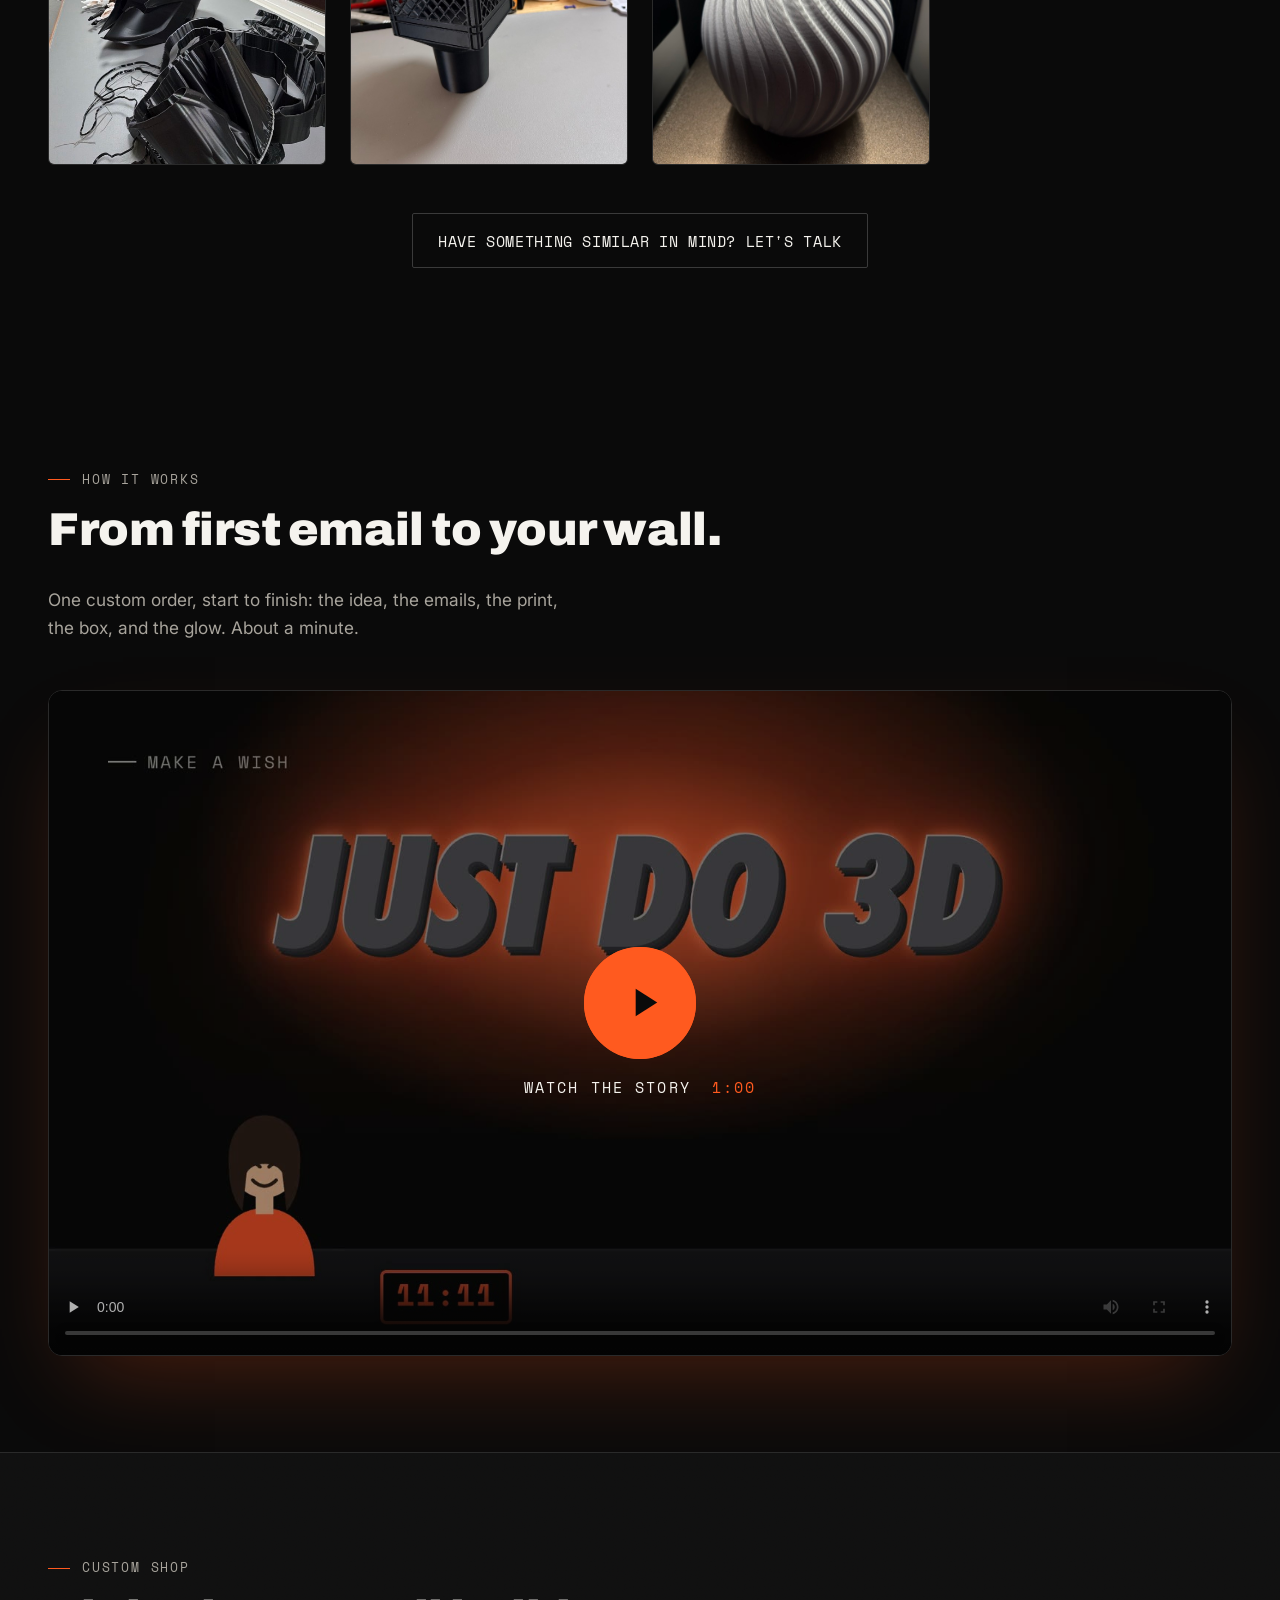
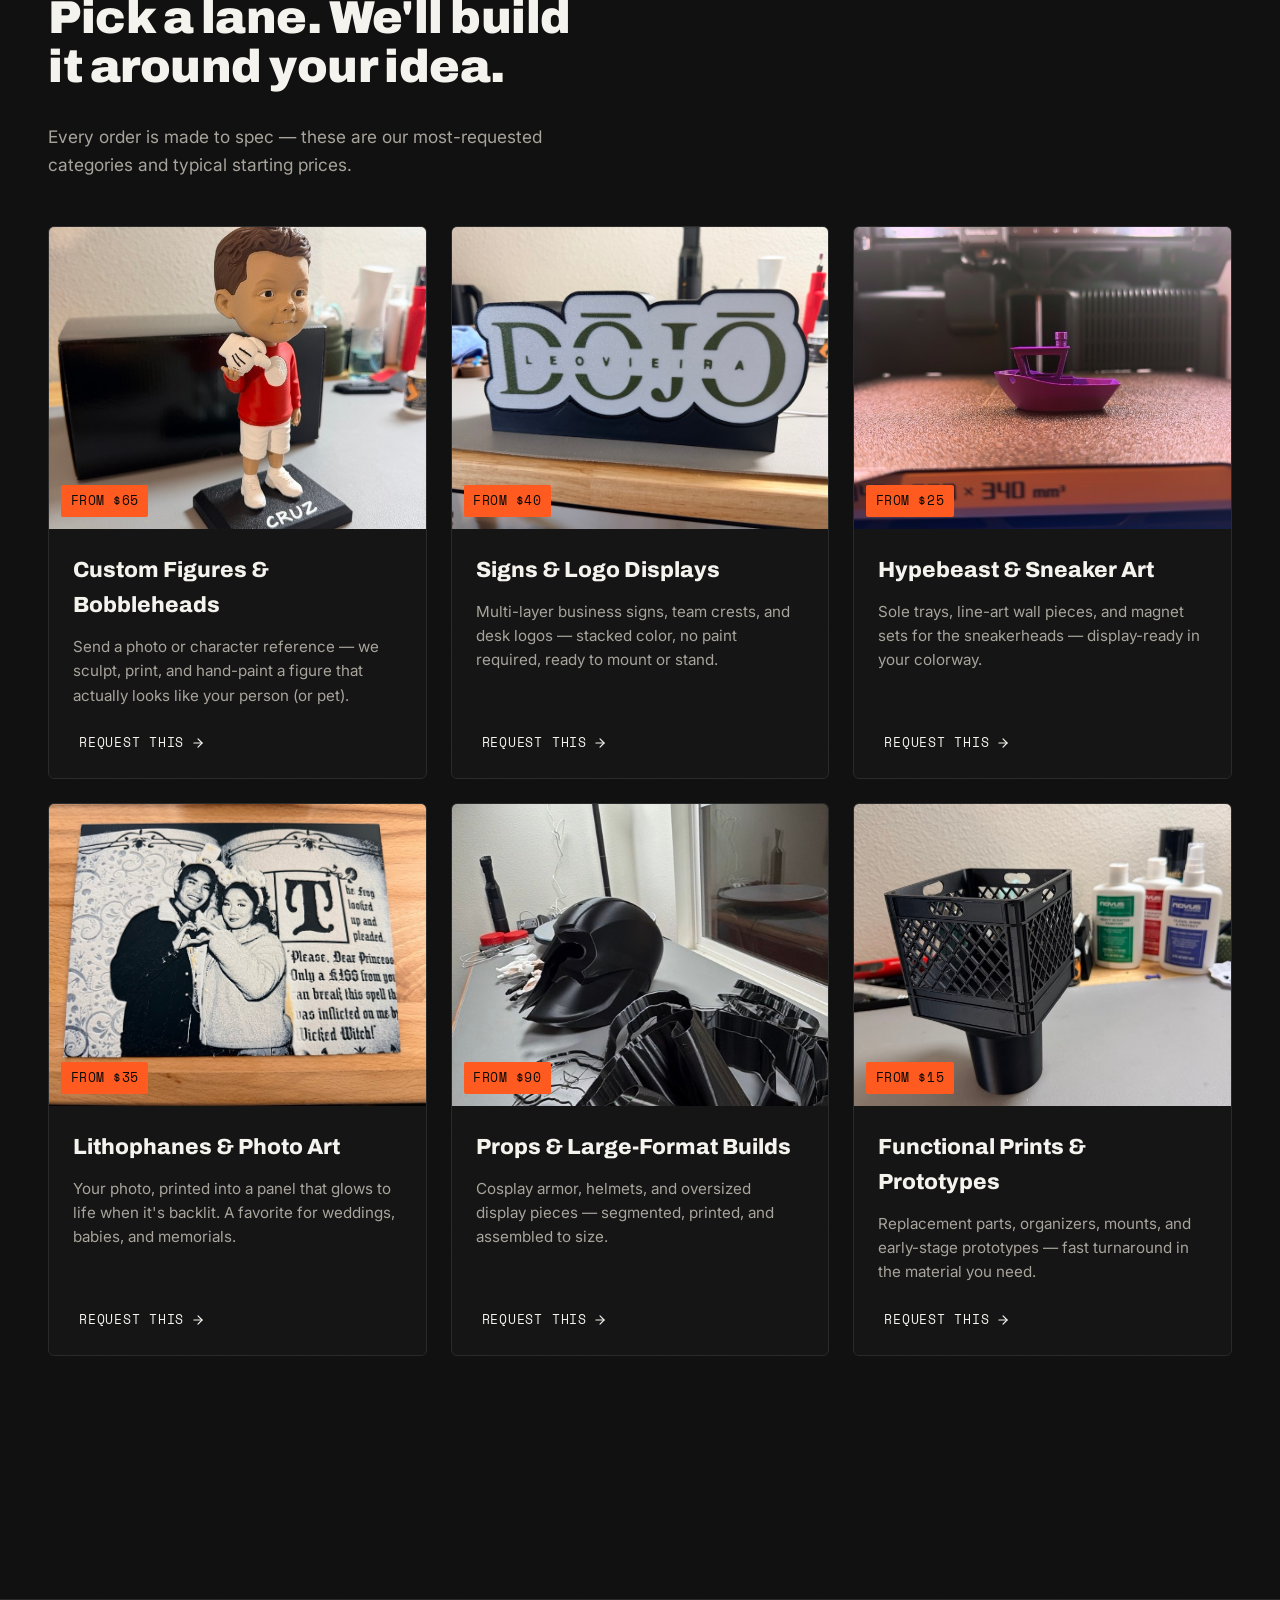
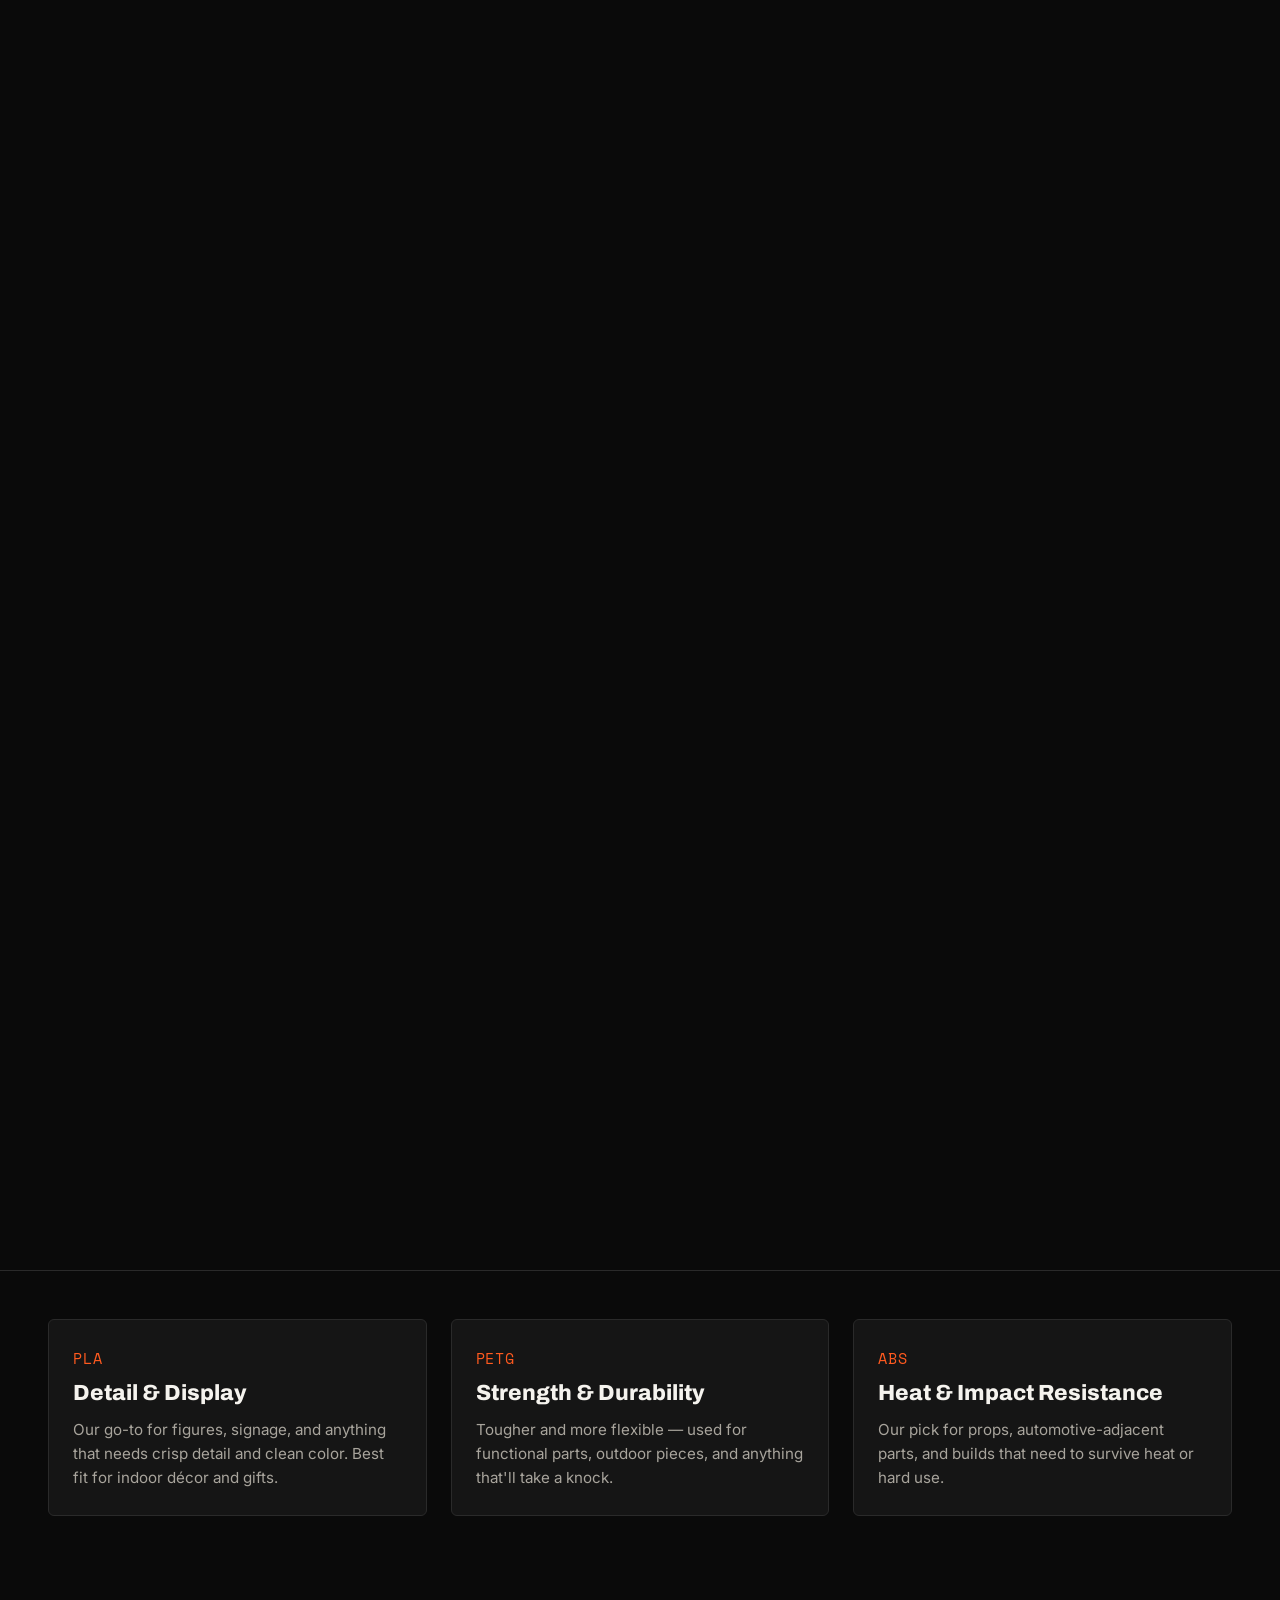
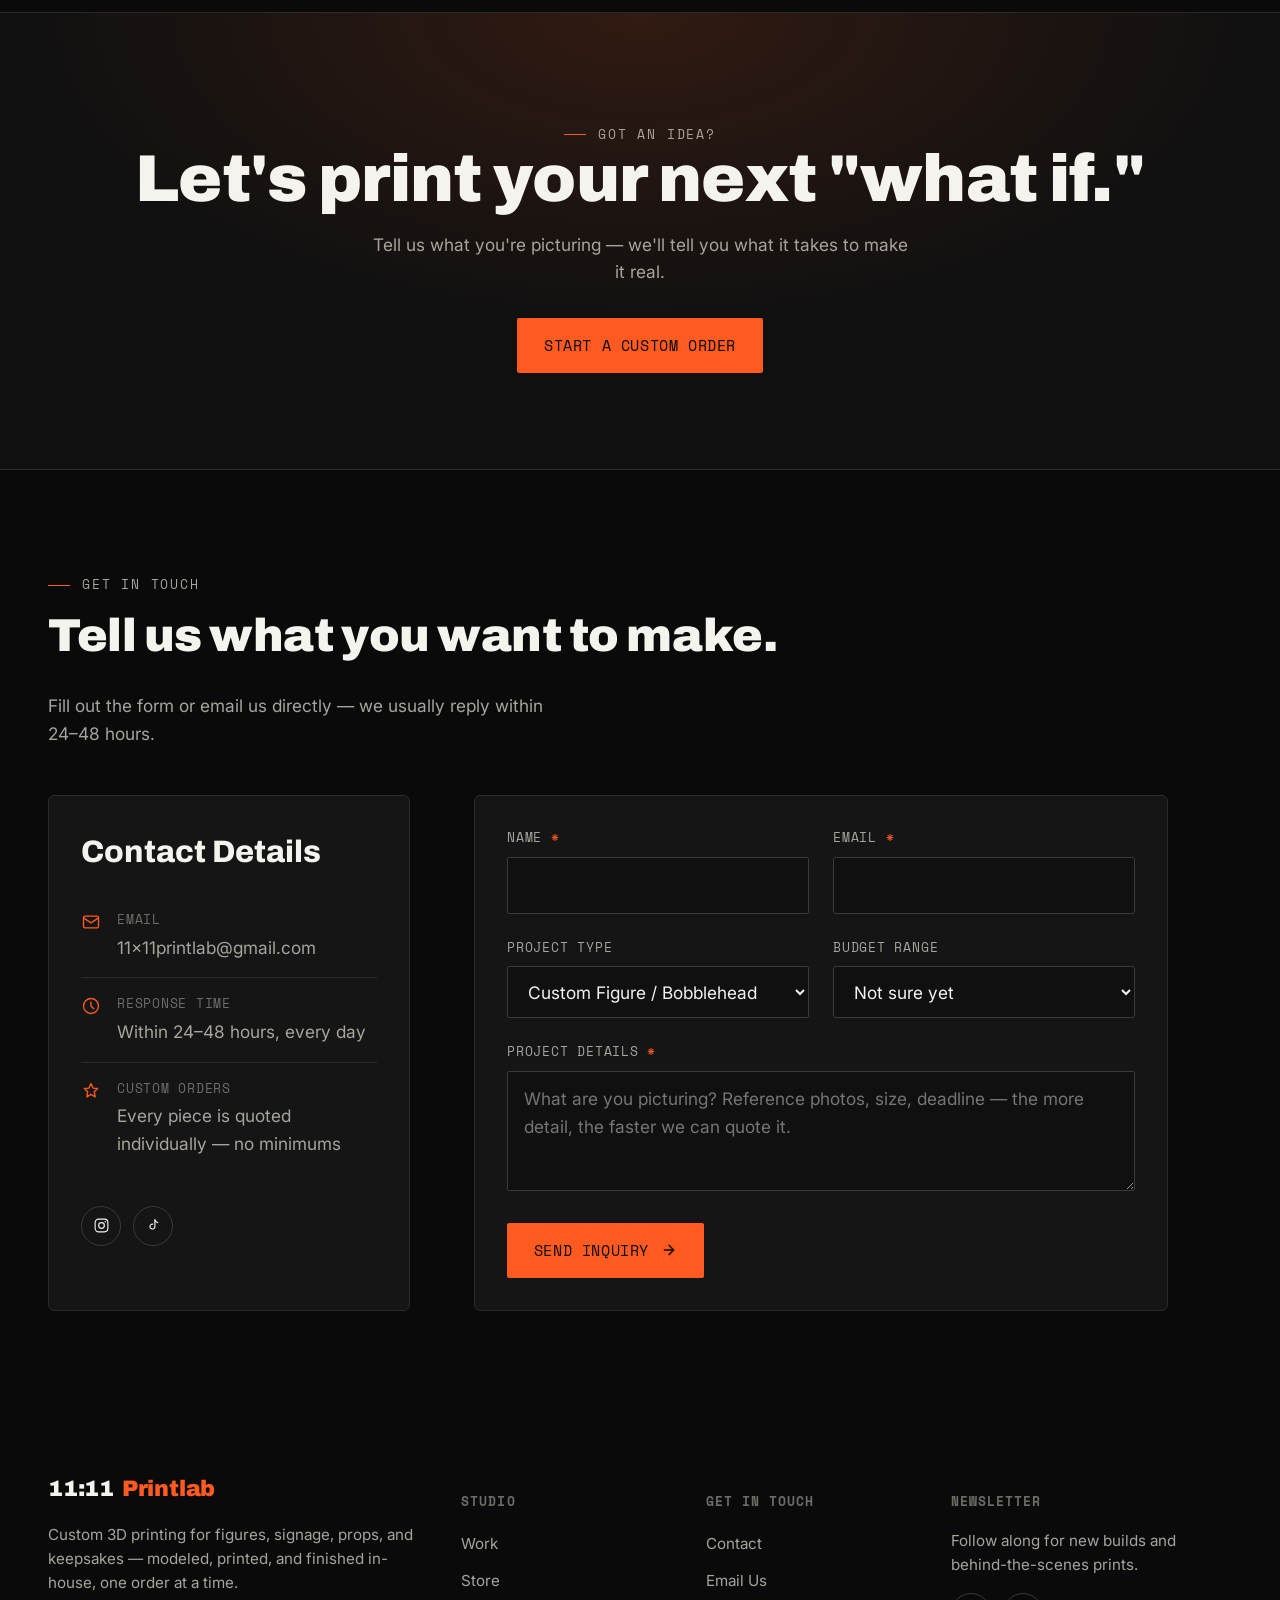
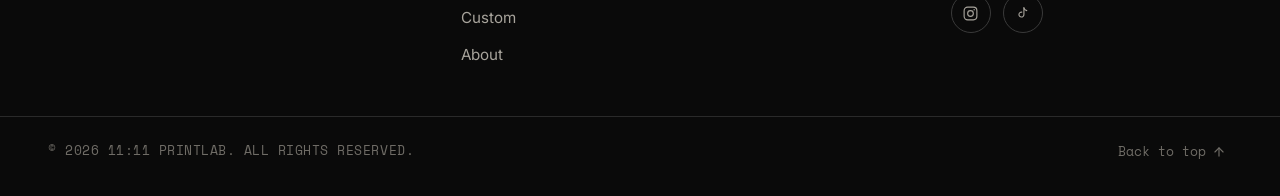
==== commit 5fa15777: "Add 44 new photos to the All Work gallery New pieces: Spartan helmet series, prop cannon, team coole" ====
--- a/index.html
+++ b/index.html
@@ -6,7 +6,7 @@
 <title>11:11 Printlab — Custom 3D Printing Studio</title>
 <meta name="description" content="11:11 Printlab designs and prints custom 3D figures, signage, cosplay props, lithophanes, and one-of-one keepsakes. Based in your imagination, made real layer by layer.">
 <link rel="icon" href="data:image/svg+xml,%3Csvg xmlns='http://www.w3.org/2000/svg' viewBox='0 0 64 64'%3E%3Crect width='64' height='64' rx='12' fill='%230a0a0a'/%3E%3Crect x='10' y='10' width='44' height='44' rx='6' fill='none' stroke='%23ff5a1f' stroke-width='3'/%3E%3Cpath d='M20 44V20l12 12 12-12v24' fill='none' stroke='%23ff5a1f' stroke-width='3' stroke-linecap='round' stroke-linejoin='round'/%3E%3C/svg%3E">
-<link rel="stylesheet" href="css/style.css?v=20261026e">
+<link rel="stylesheet" href="css/style.css?v=20261026d">
 <script>
   /* Opening sequence gate: runs before first paint. The page stays fully usable without JS. */
   (function () {
@@ -913,6 +913,6 @@
 
 <div class="toast" id="toast"></div>
 
-<script src="js/main.js?v=20261026e"></script>
+<script src="js/main.js?v=20261026d"></script>
 </body>
 </html>
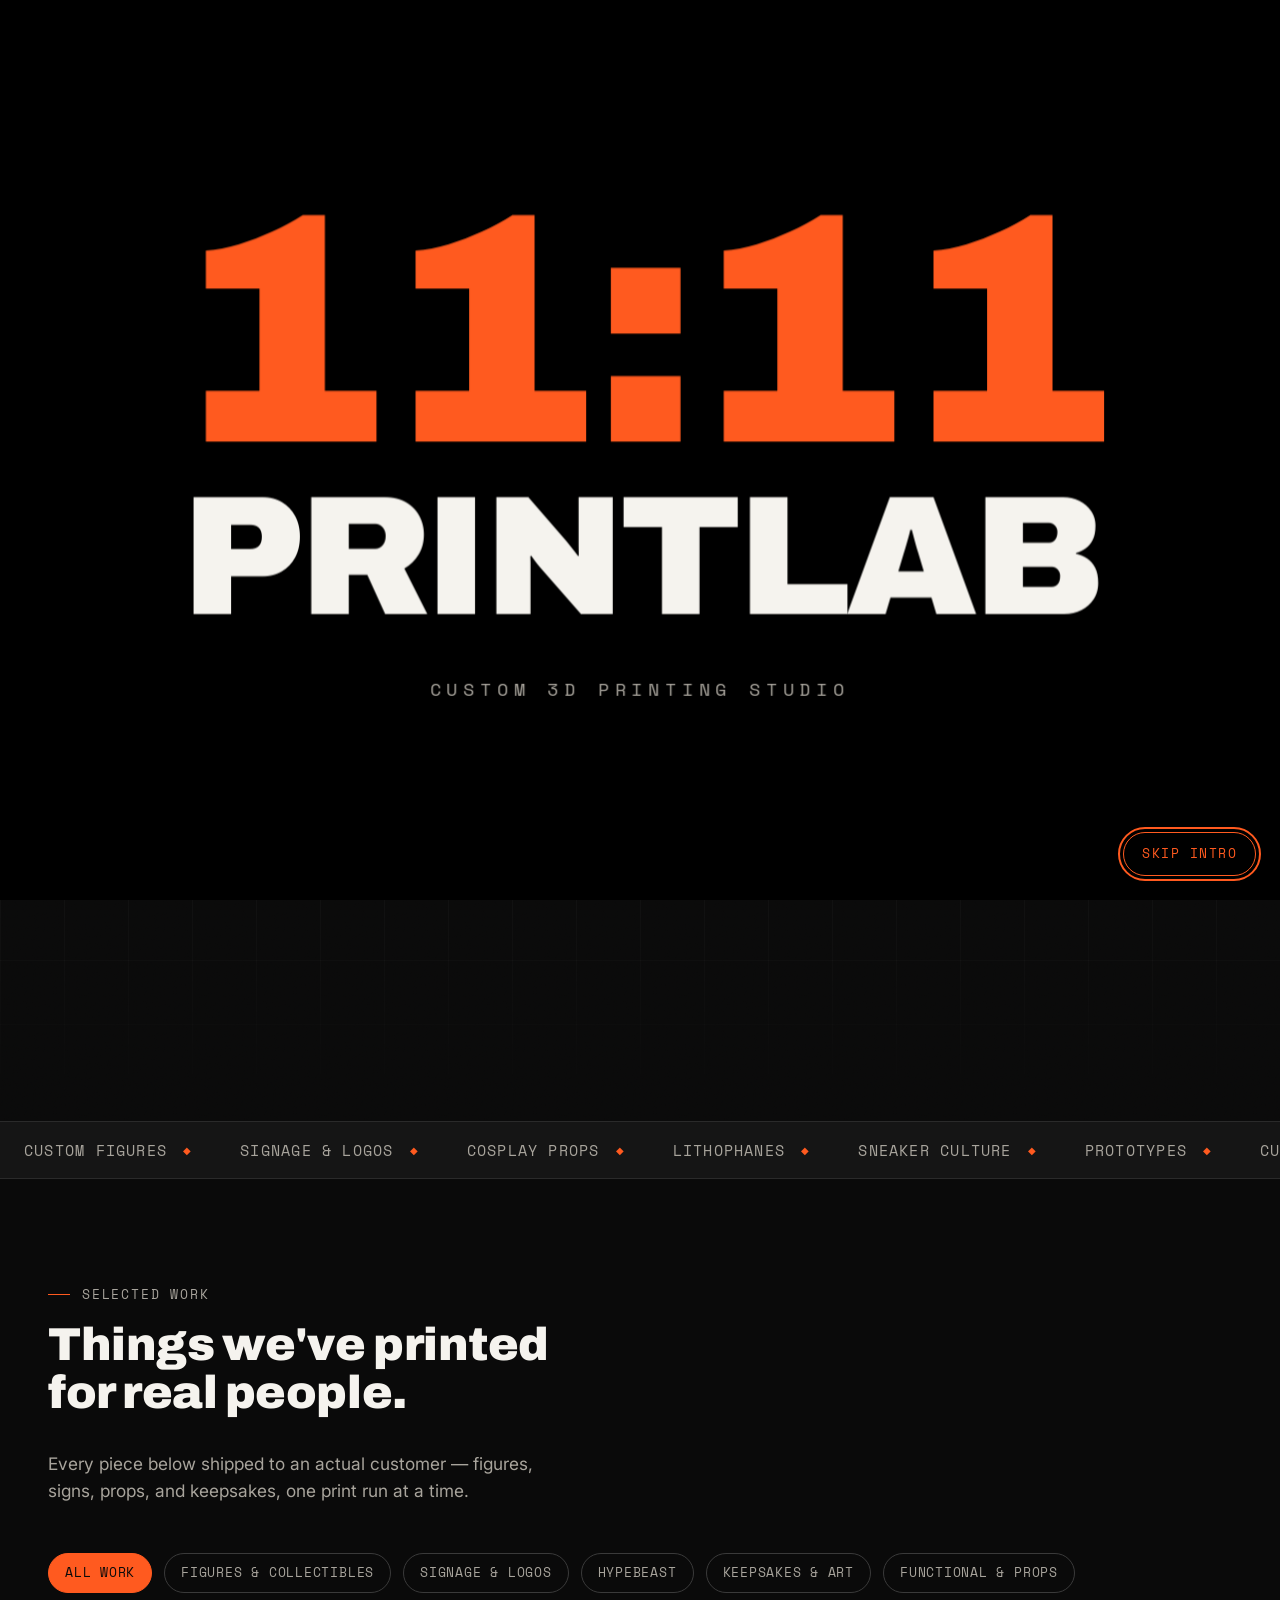
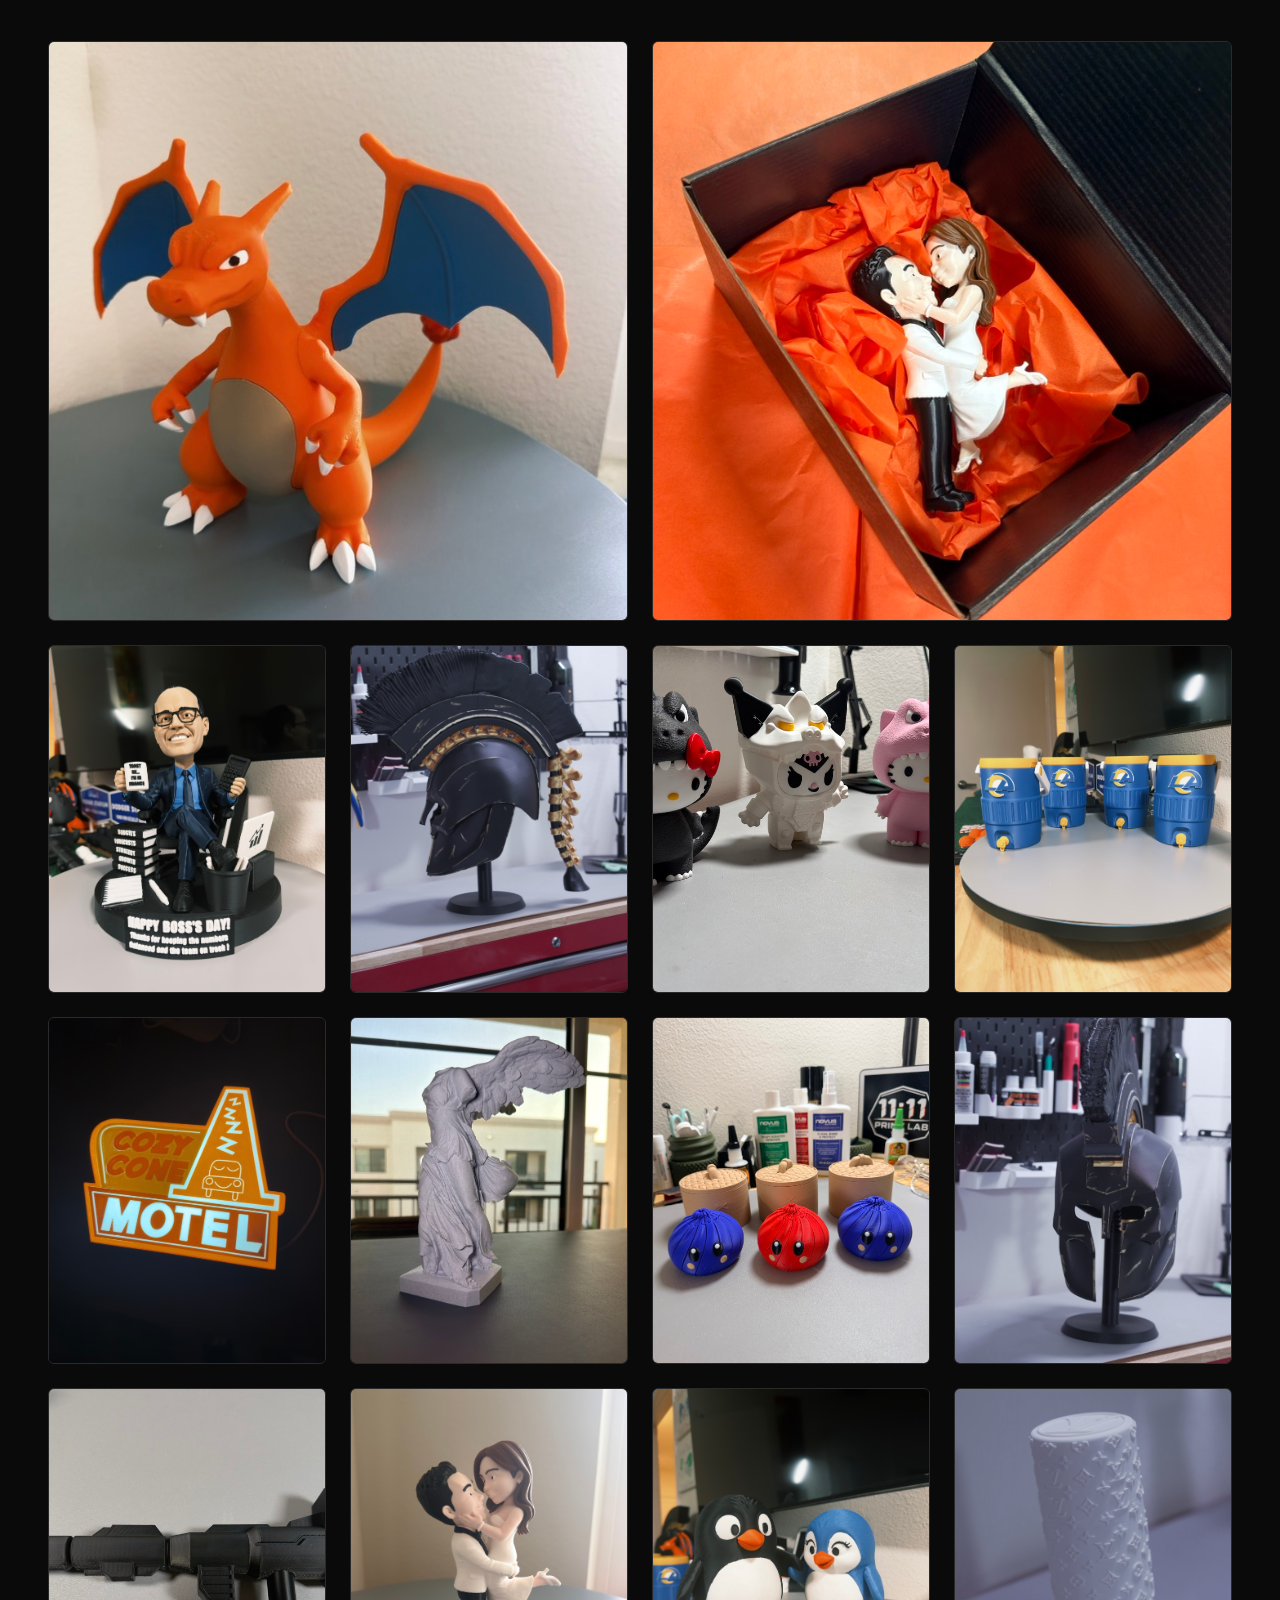
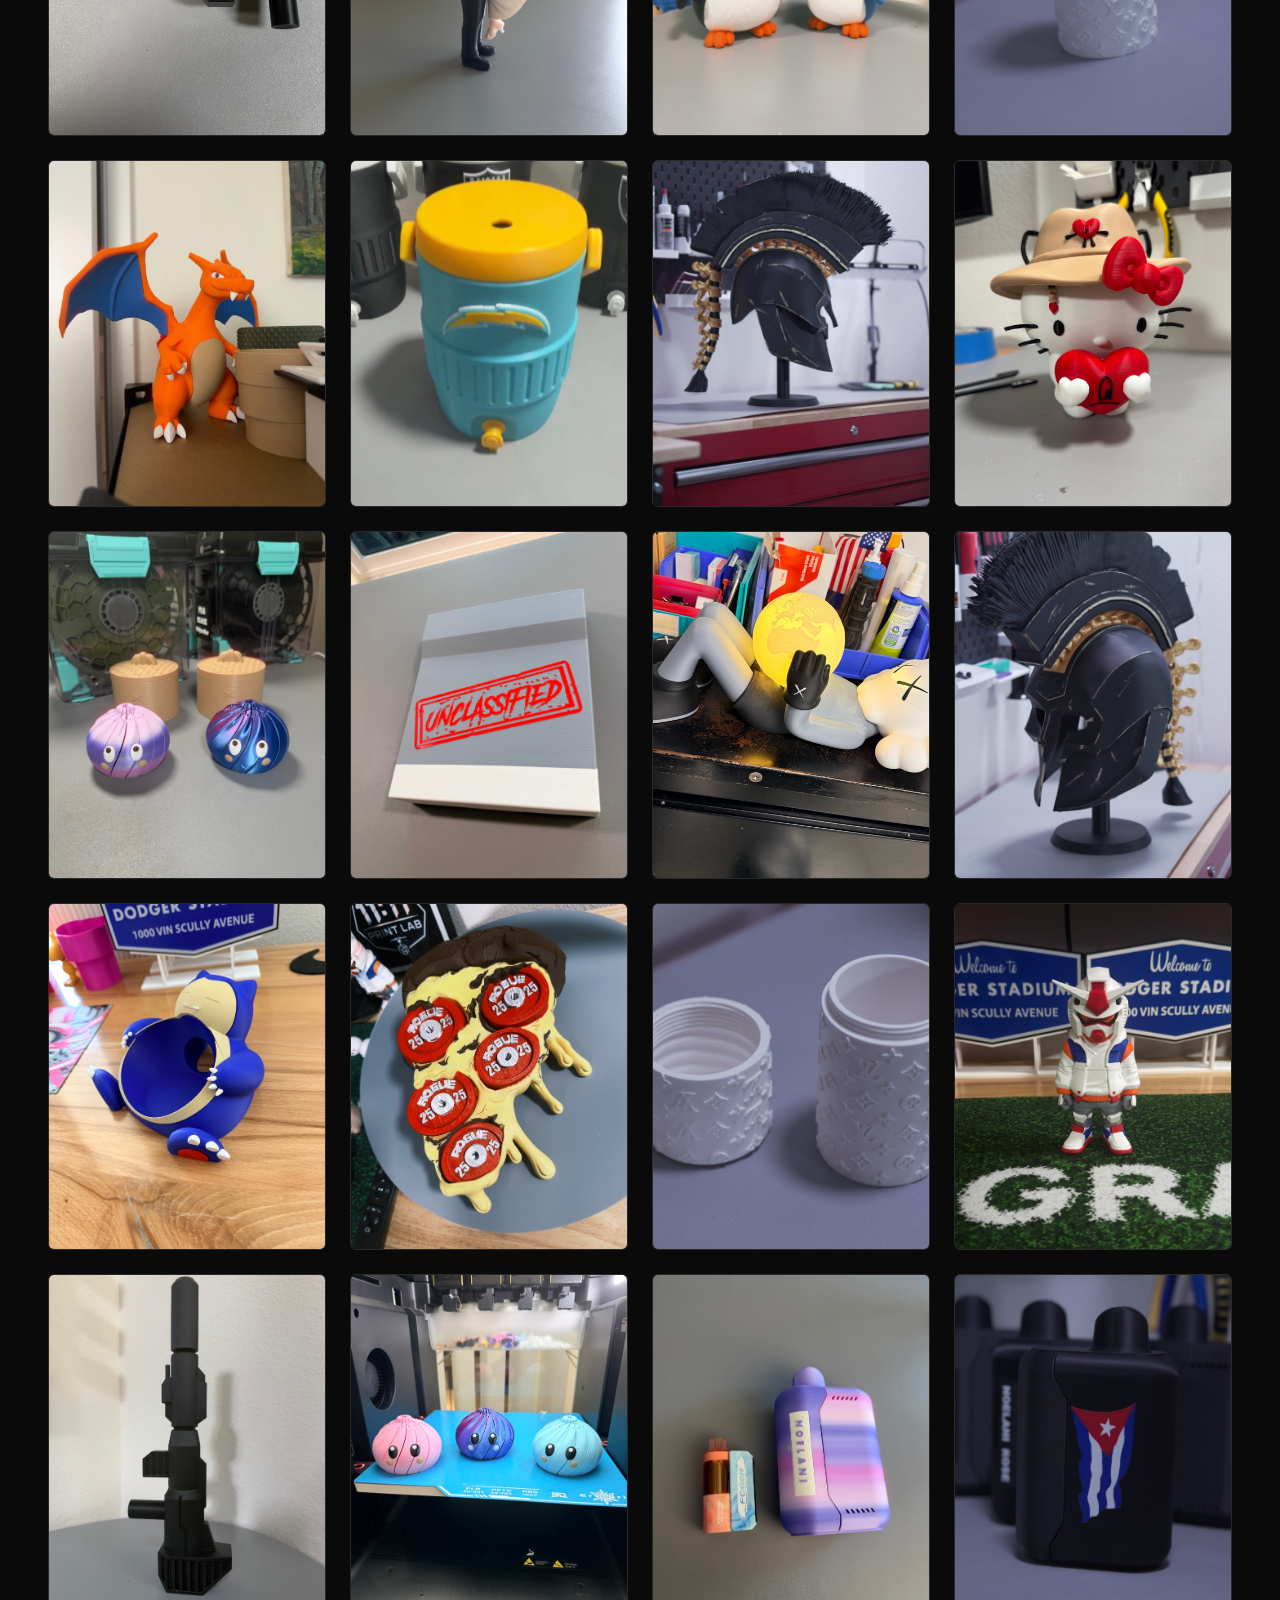
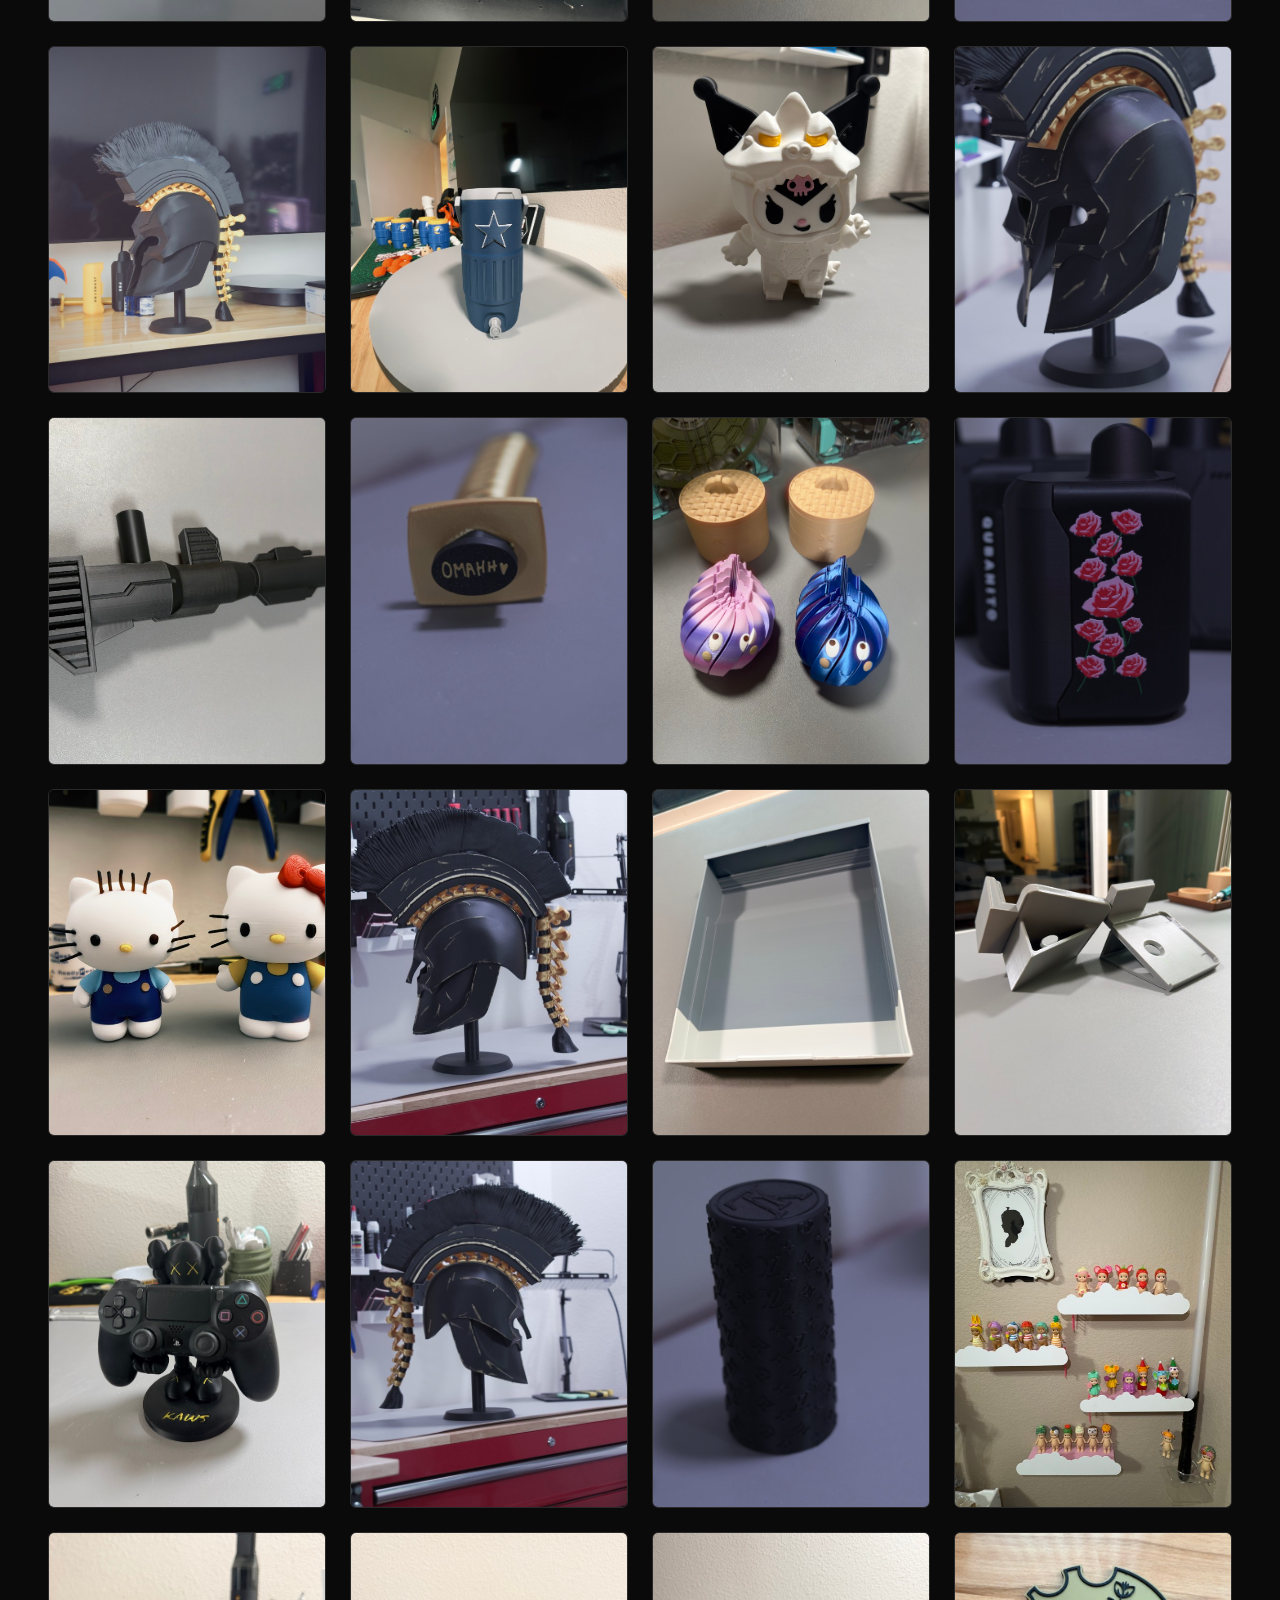
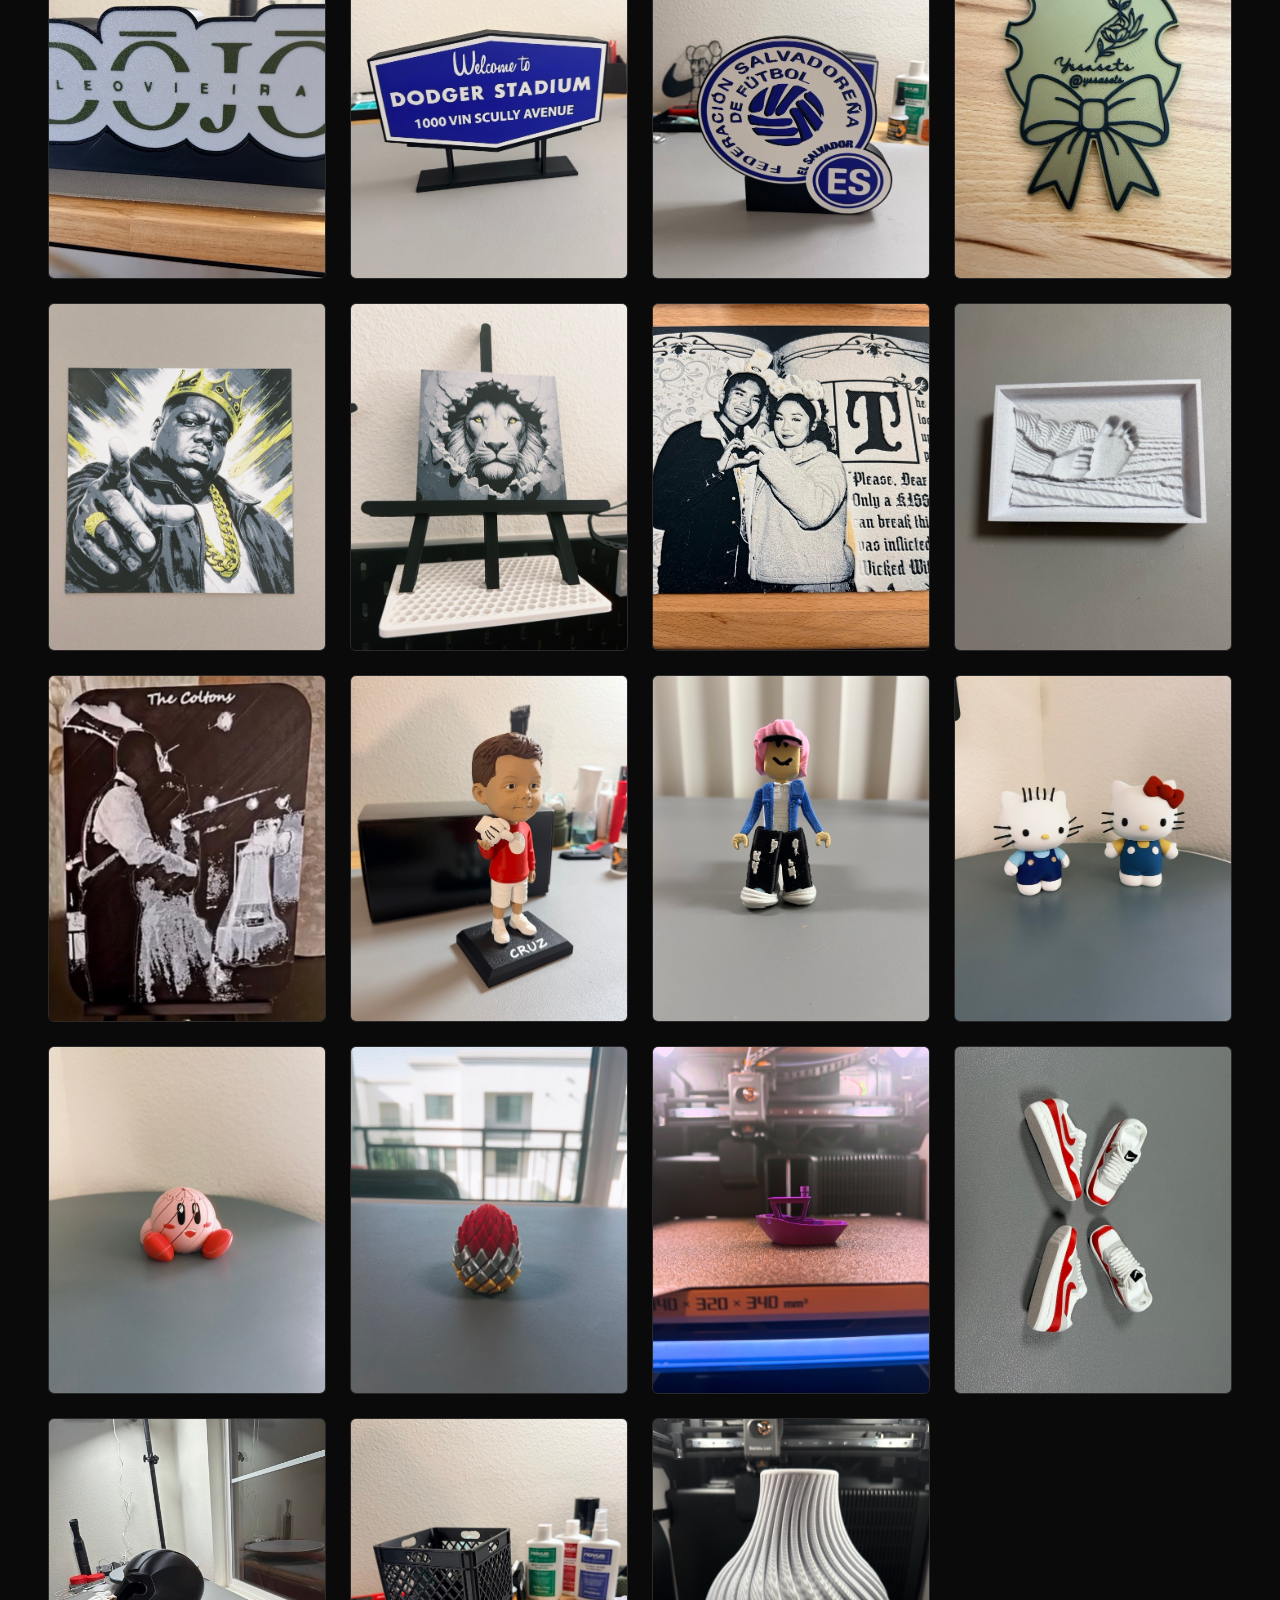
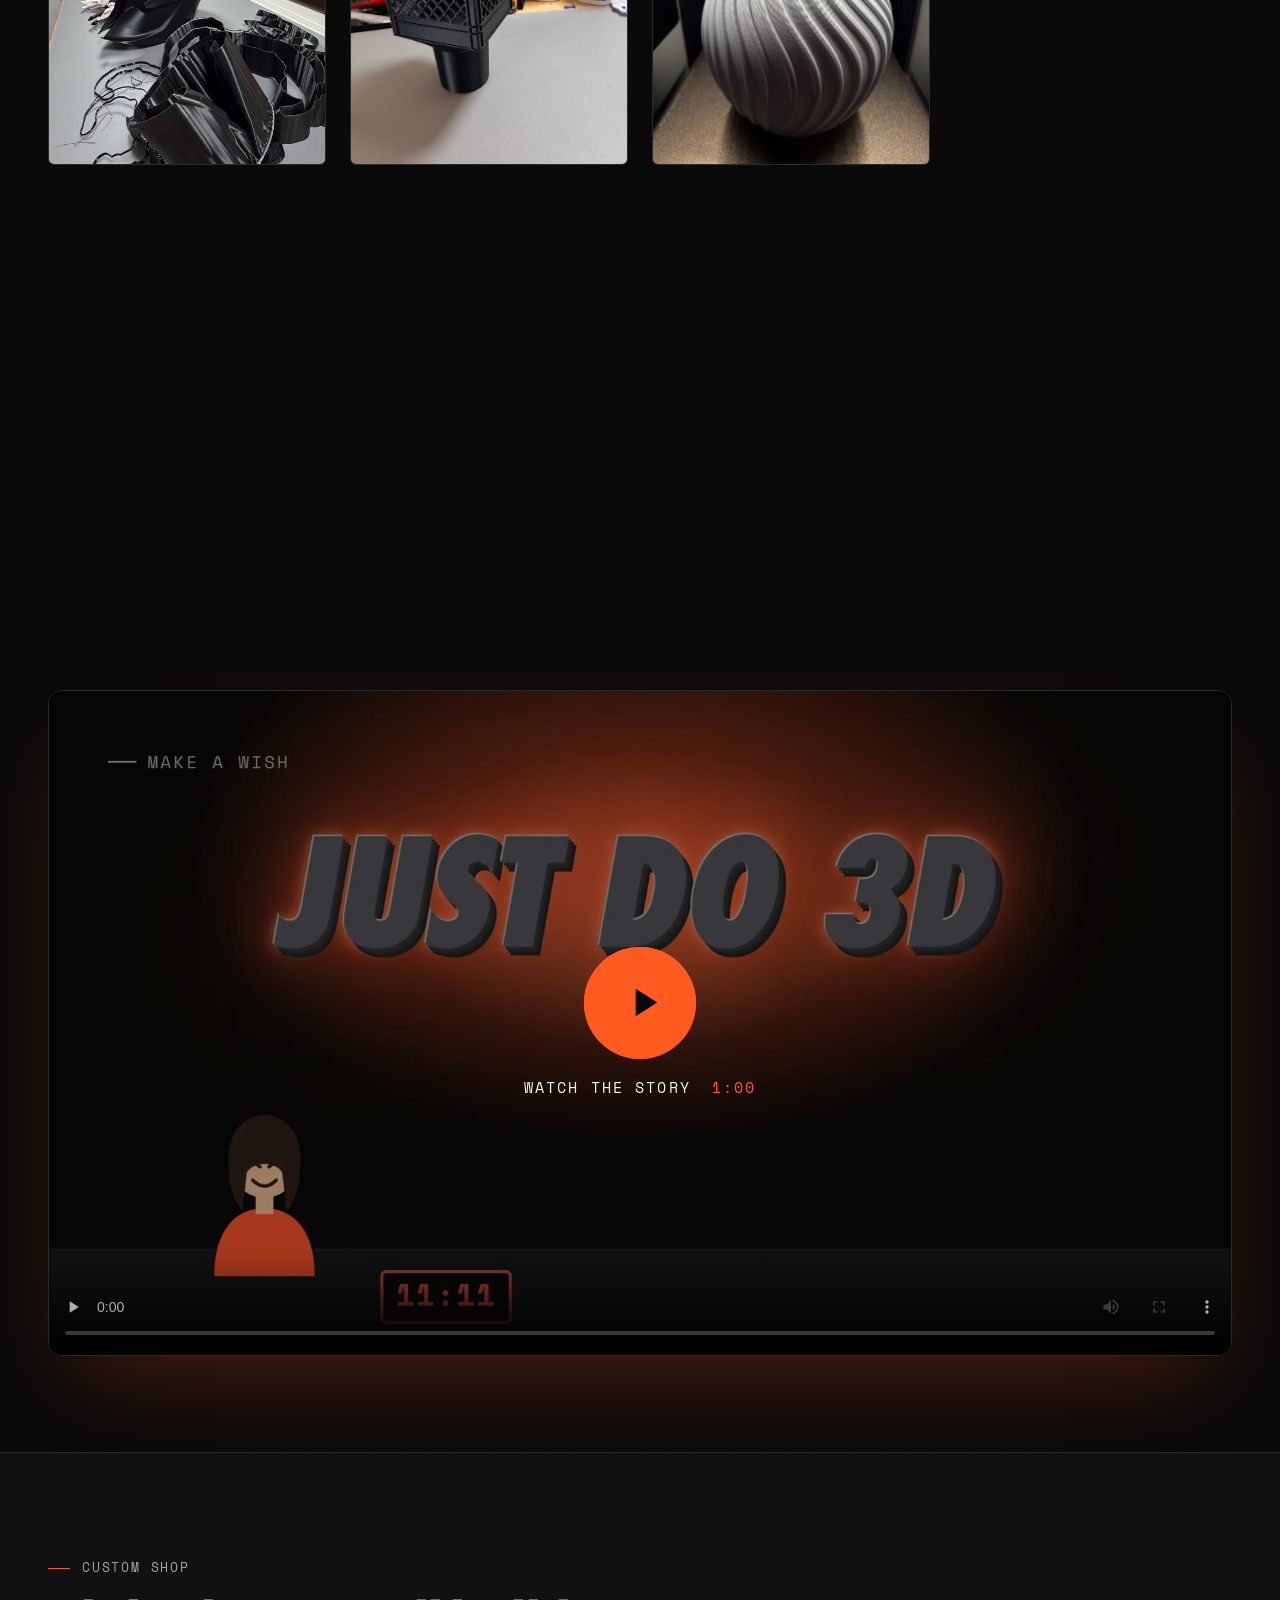
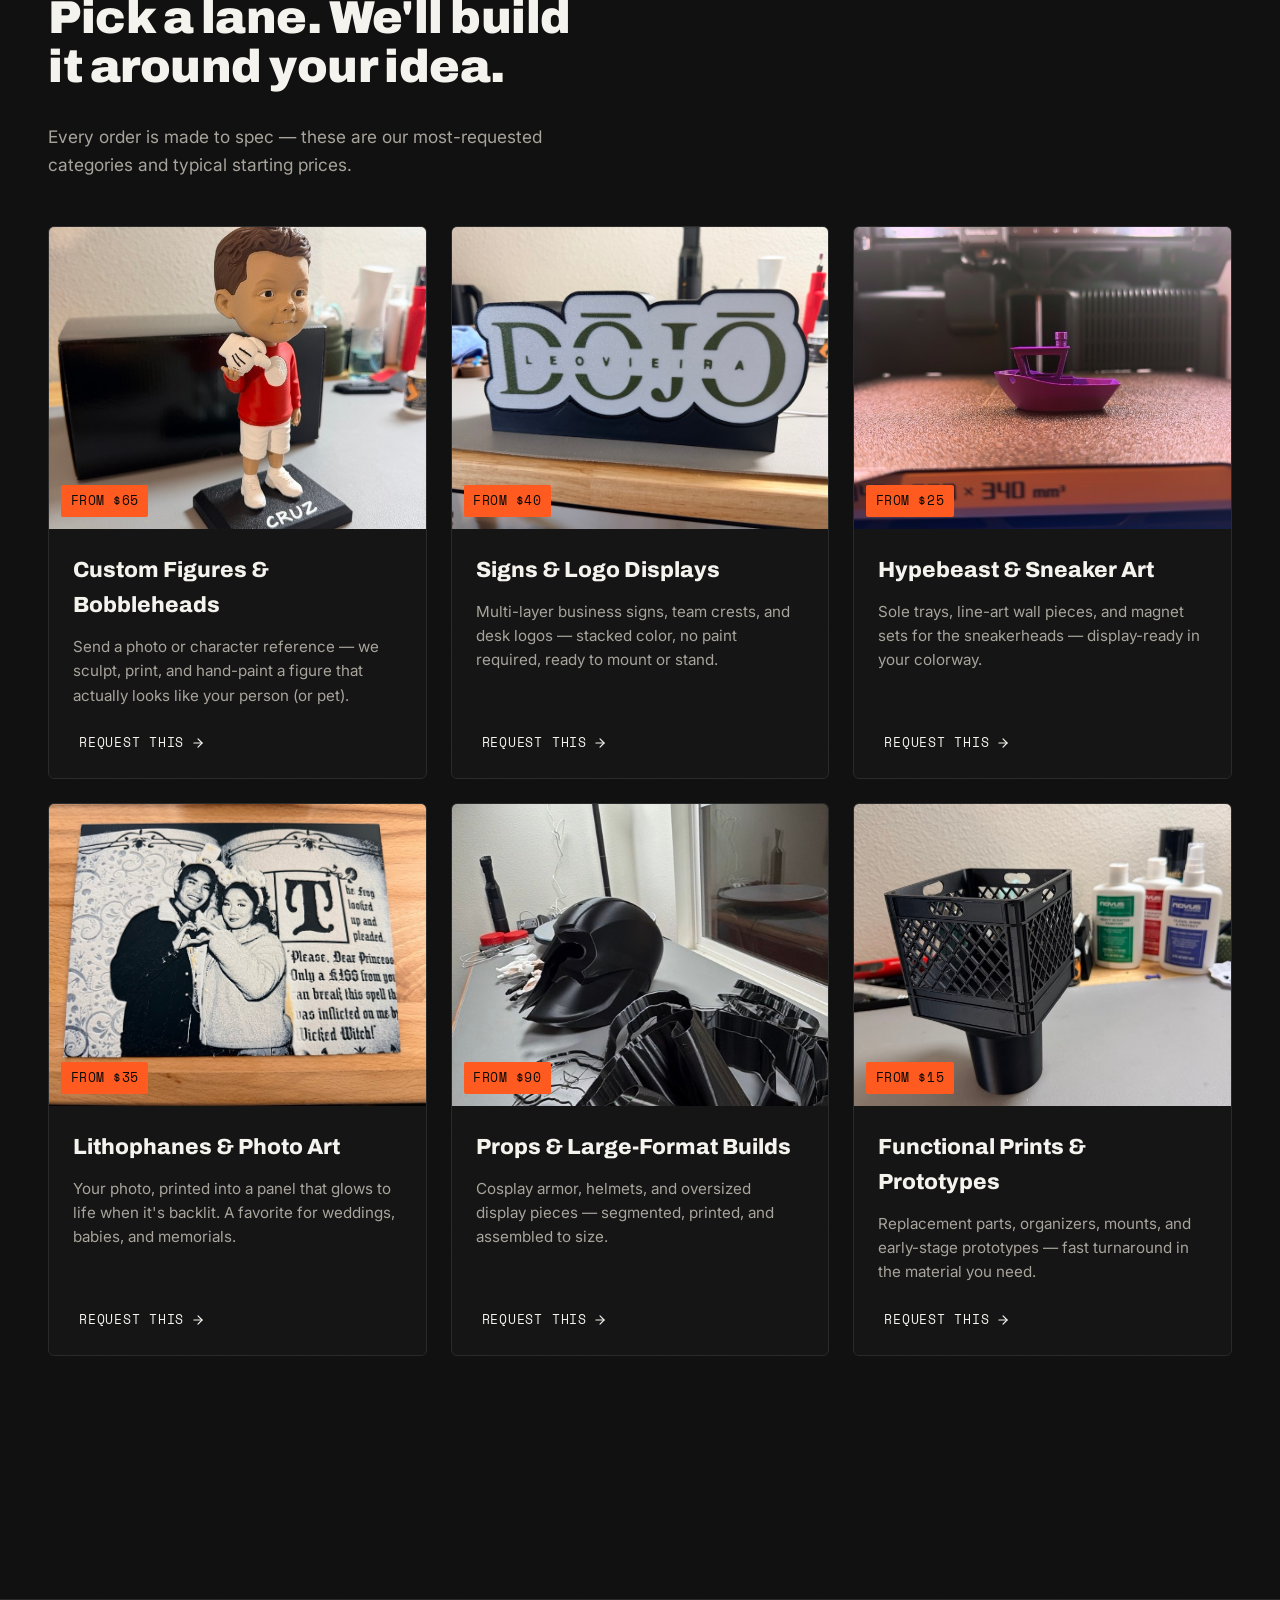
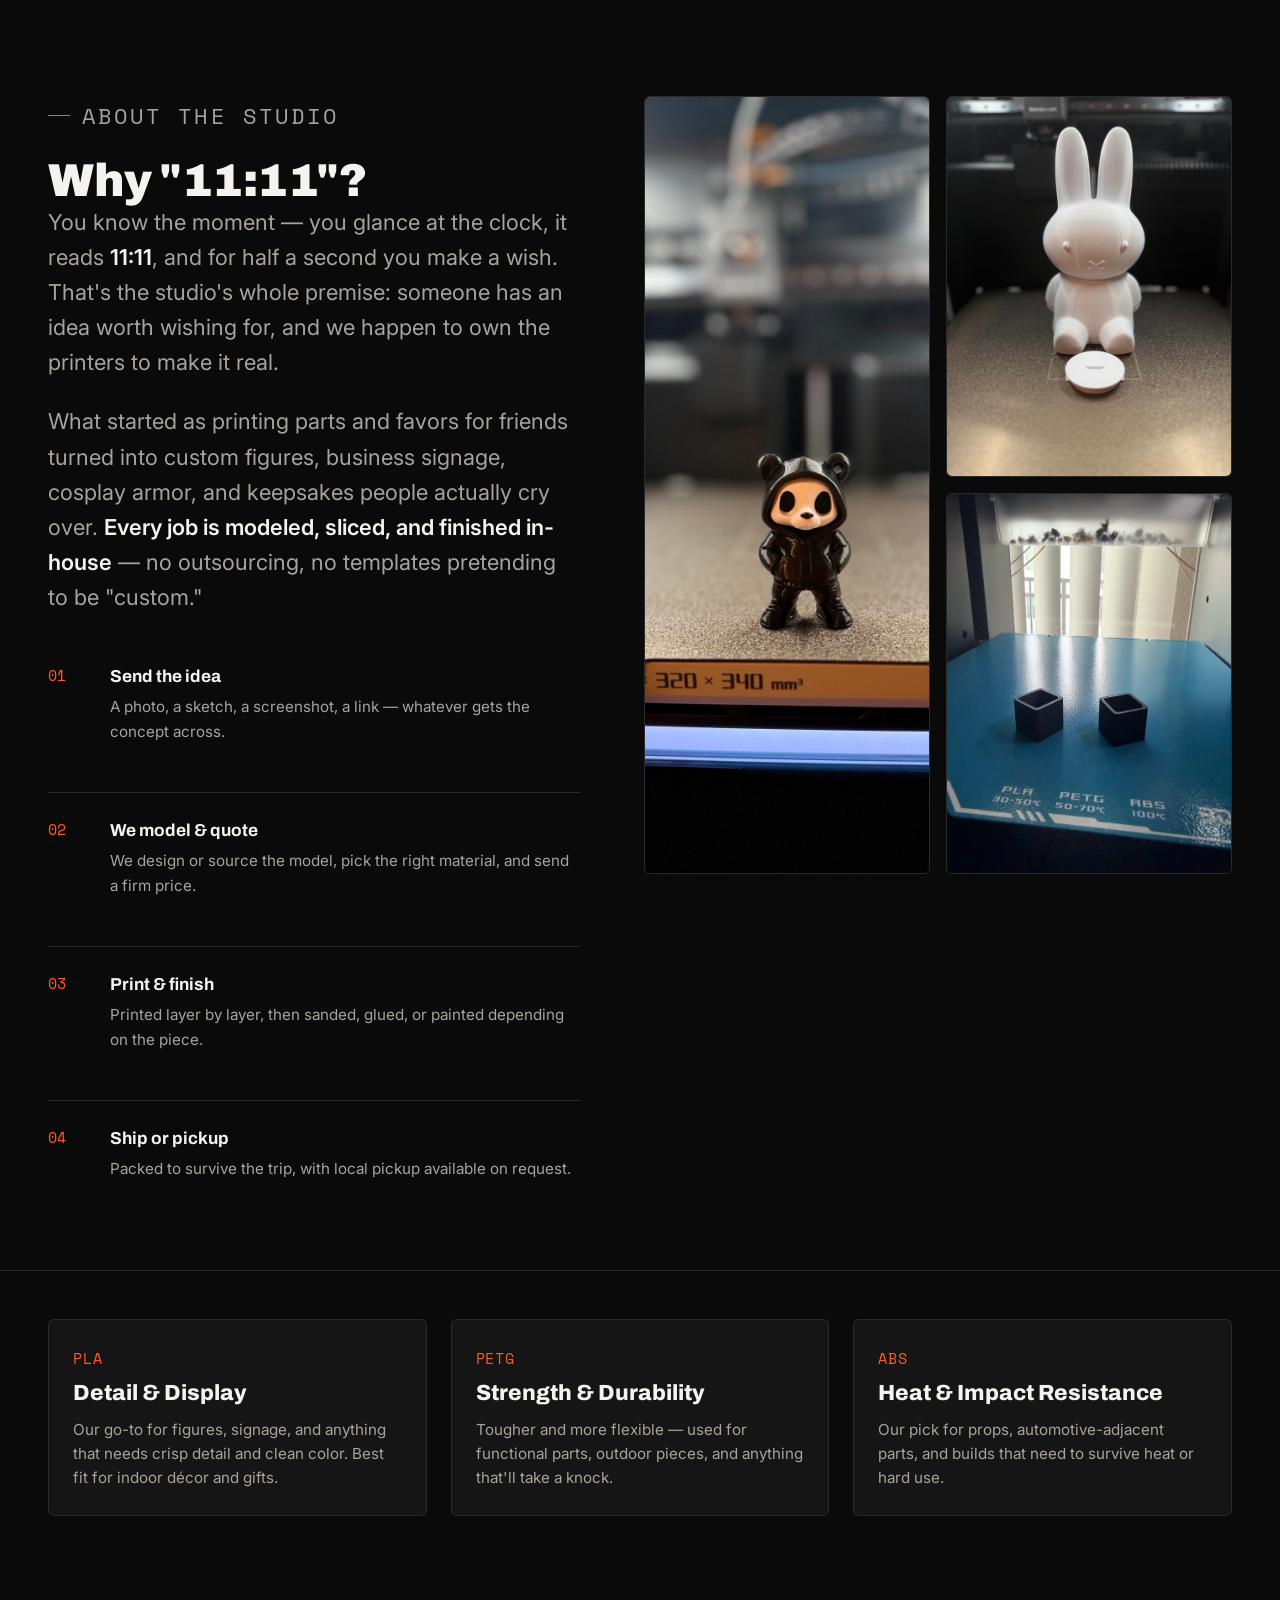
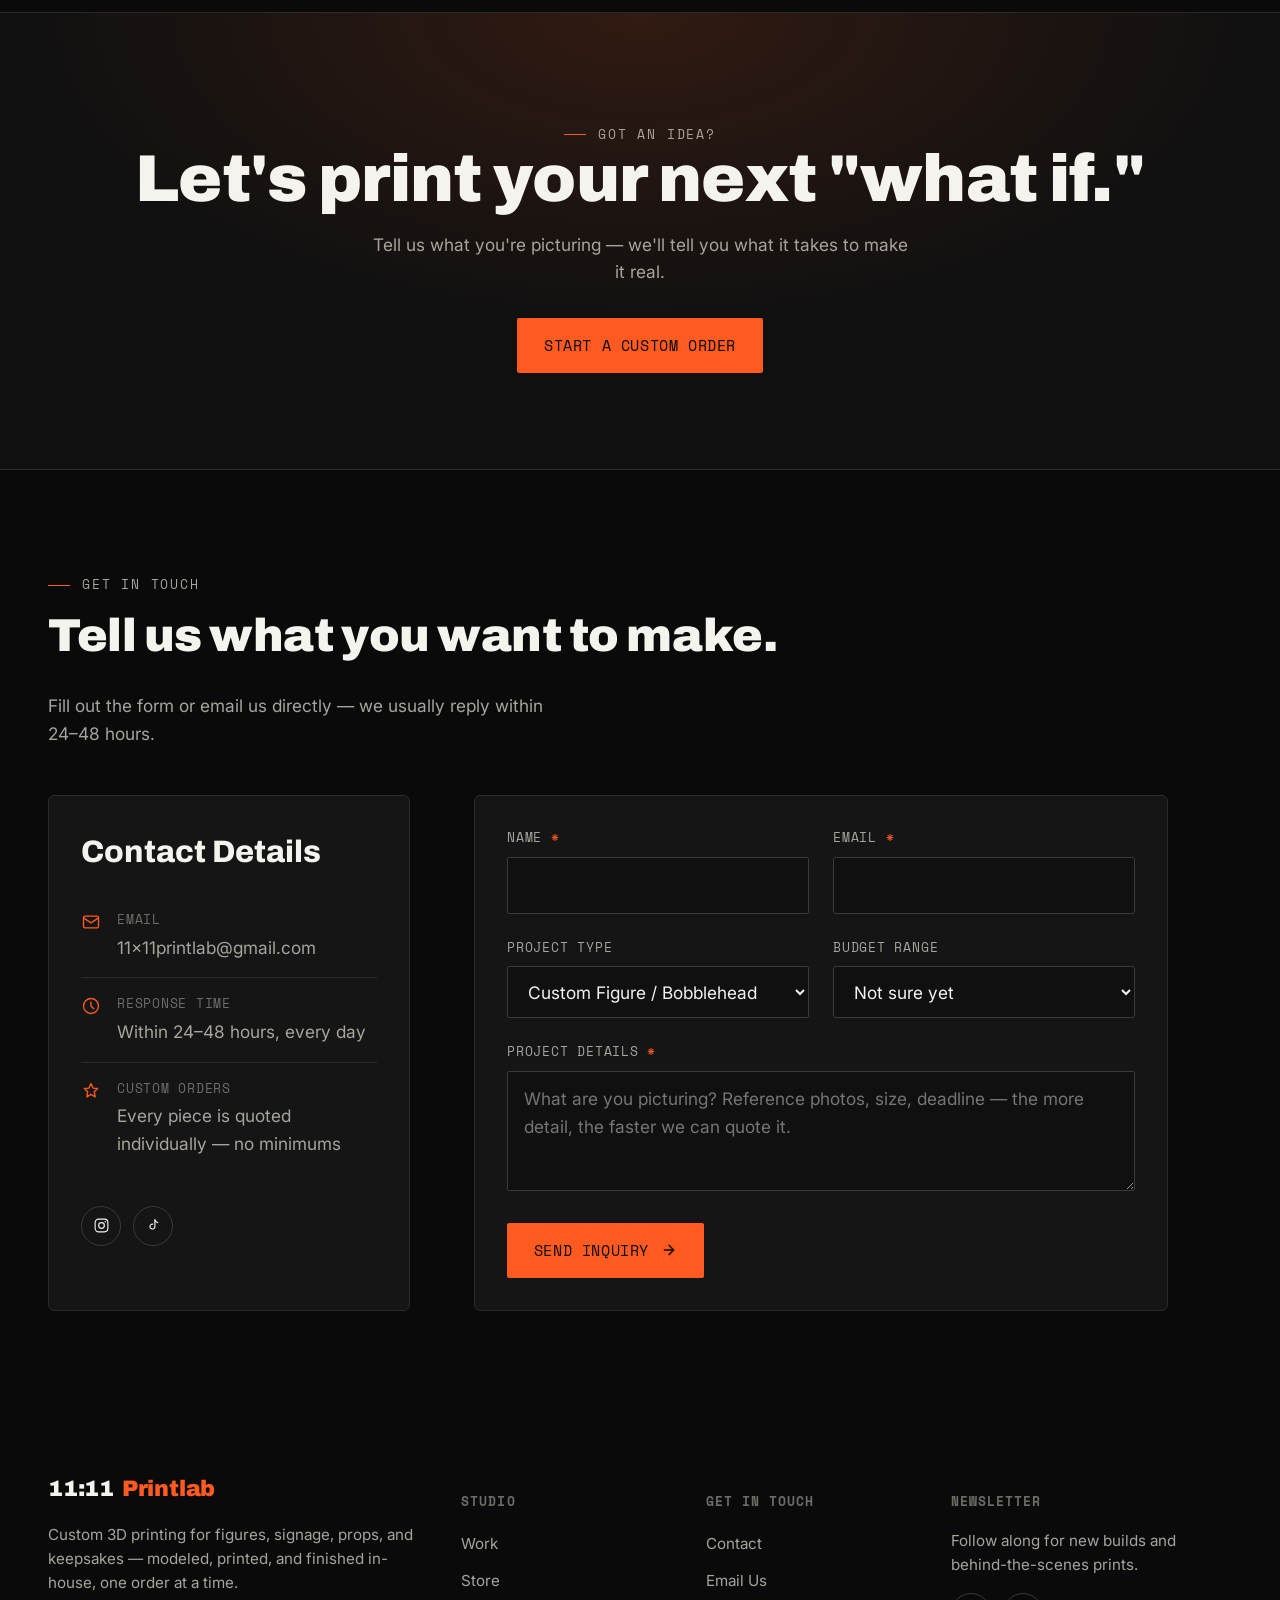
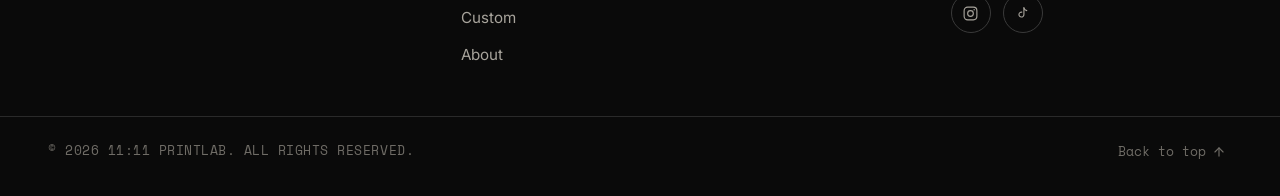
==== commit c7263adc: "Bypass stale CDN 404s for two new gallery images Co-Authored-By: Claude Sonnet 5.5 <noreply@anthropi" ====
--- a/index.html
+++ b/index.html
@@ -6,7 +6,7 @@
 <title>11:11 Printlab — Custom 3D Printing Studio</title>
 <meta name="description" content="11:11 Printlab designs and prints custom 3D figures, signage, cosplay props, lithophanes, and one-of-one keepsakes. Based in your imagination, made real layer by layer.">
 <link rel="icon" href="data:image/svg+xml,%3Csvg xmlns='http://www.w3.org/2000/svg' viewBox='0 0 64 64'%3E%3Crect width='64' height='64' rx='12' fill='%230a0a0a'/%3E%3Crect x='10' y='10' width='44' height='44' rx='6' fill='none' stroke='%23ff5a1f' stroke-width='3'/%3E%3Cpath d='M20 44V20l12 12 12-12v24' fill='none' stroke='%23ff5a1f' stroke-width='3' stroke-linecap='round' stroke-linejoin='round'/%3E%3C/svg%3E">
-<link rel="stylesheet" href="css/style.css?v=20261026d">
+<link rel="stylesheet" href="css/style.css?v=20261027a">
 <script>
   /* Opening sequence gate: runs before first paint. The page stays fully usable without JS. */
   (function () {
@@ -157,14 +157,14 @@
           <span class="work-overlay"><span class="cat">Keepsakes &amp; Art</span><h3>Wedding Day Keepsake</h3></span>
         </a>
 
-        <a class="work-item" href="assets/work/boss-day-bobblehead.jpg" data-cat="figures" data-title="Boss's Day Bobblehead" data-cat-label="Figures &amp; Collectibles">
+        <a class="work-item" href="assets/work/boss-day-bobblehead.jpg?v=2" data-cat="figures" data-title="Boss's Day Bobblehead" data-cat-label="Figures &amp; Collectibles">
           <img src="assets/work/thumbs/boss-day-bobblehead.jpg" alt="Custom boss's day bobblehead desk set" width="900" height="675" loading="lazy">
           <span class="expand-icon"><svg viewBox="0 0 24 24" fill="none" stroke="currentColor" stroke-width="1.8" stroke-linecap="round" stroke-linejoin="round" aria-hidden="true"><polyline points="15 3 21 3 21 9"/><polyline points="9 21 3 21 3 15"/><line x1="21" y1="3" x2="14" y2="10"/><line x1="3" y1="21" x2="10" y2="14"/></svg></span>
           <span class="work-overlay"><span class="cat">Figures &amp; Collectibles</span><h3>Boss's Day Bobblehead</h3></span>
         </a>
 
         <a class="work-item" href="assets/work/spartan-helmet.jpg" data-cat="functional" data-title="Spartan Helmet" data-cat-label="Functional &amp; Props">
-          <img src="assets/work/thumbs/spartan-helmet.jpg" alt="Black and gold Spartan helmet on a display stand" width="900" height="675" loading="lazy">
+          <img src="assets/work/thumbs/spartan-helmet.jpg?v=2" alt="Black and gold Spartan helmet on a display stand" width="900" height="675" loading="lazy">
           <span class="expand-icon"><svg viewBox="0 0 24 24" fill="none" stroke="currentColor" stroke-width="1.8" stroke-linecap="round" stroke-linejoin="round" aria-hidden="true"><polyline points="15 3 21 3 21 9"/><polyline points="9 21 3 21 3 15"/><line x1="21" y1="3" x2="14" y2="10"/><line x1="3" y1="21" x2="10" y2="14"/></svg></span>
           <span class="work-overlay"><span class="cat">Functional &amp; Props</span><h3>Spartan Helmet</h3></span>
         </a>
@@ -913,6 +913,6 @@
 
 <div class="toast" id="toast"></div>
 
-<script src="js/main.js?v=20261026d"></script>
+<script src="js/main.js?v=20261027a"></script>
 </body>
 </html>
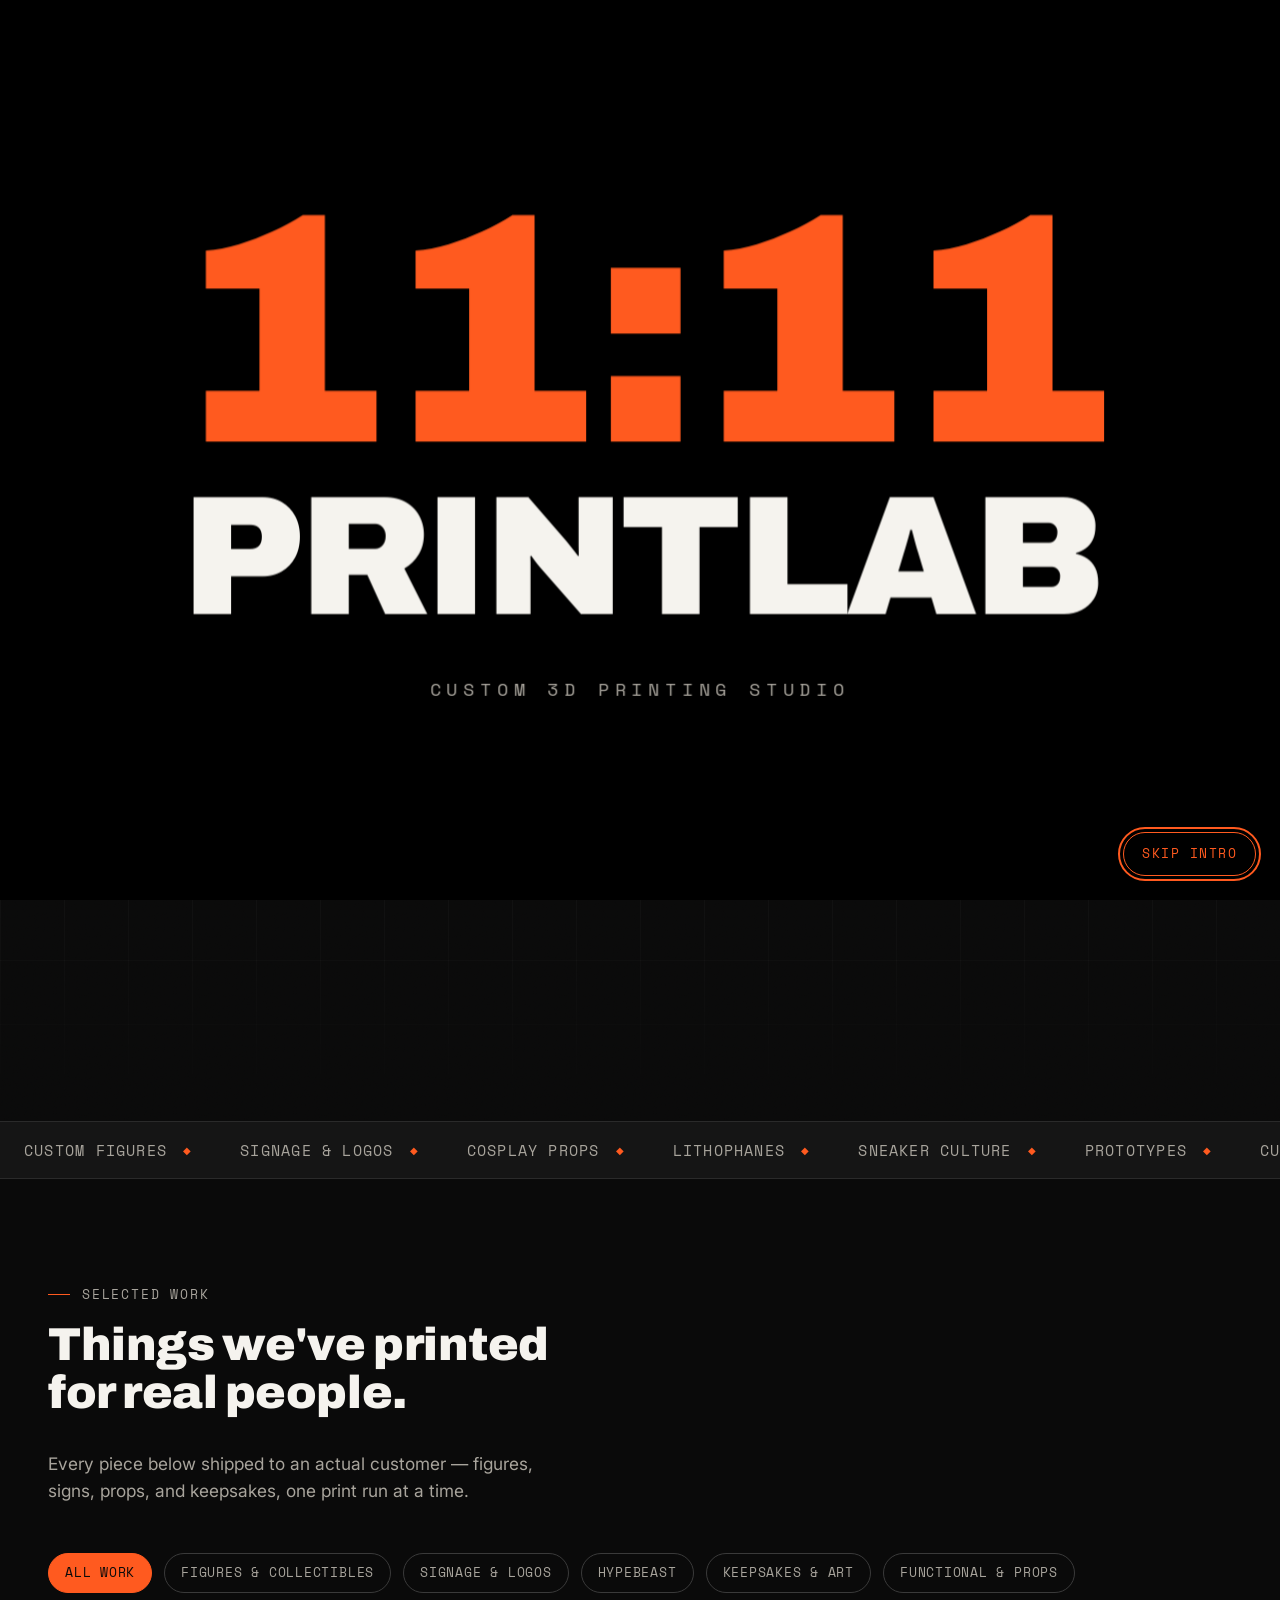
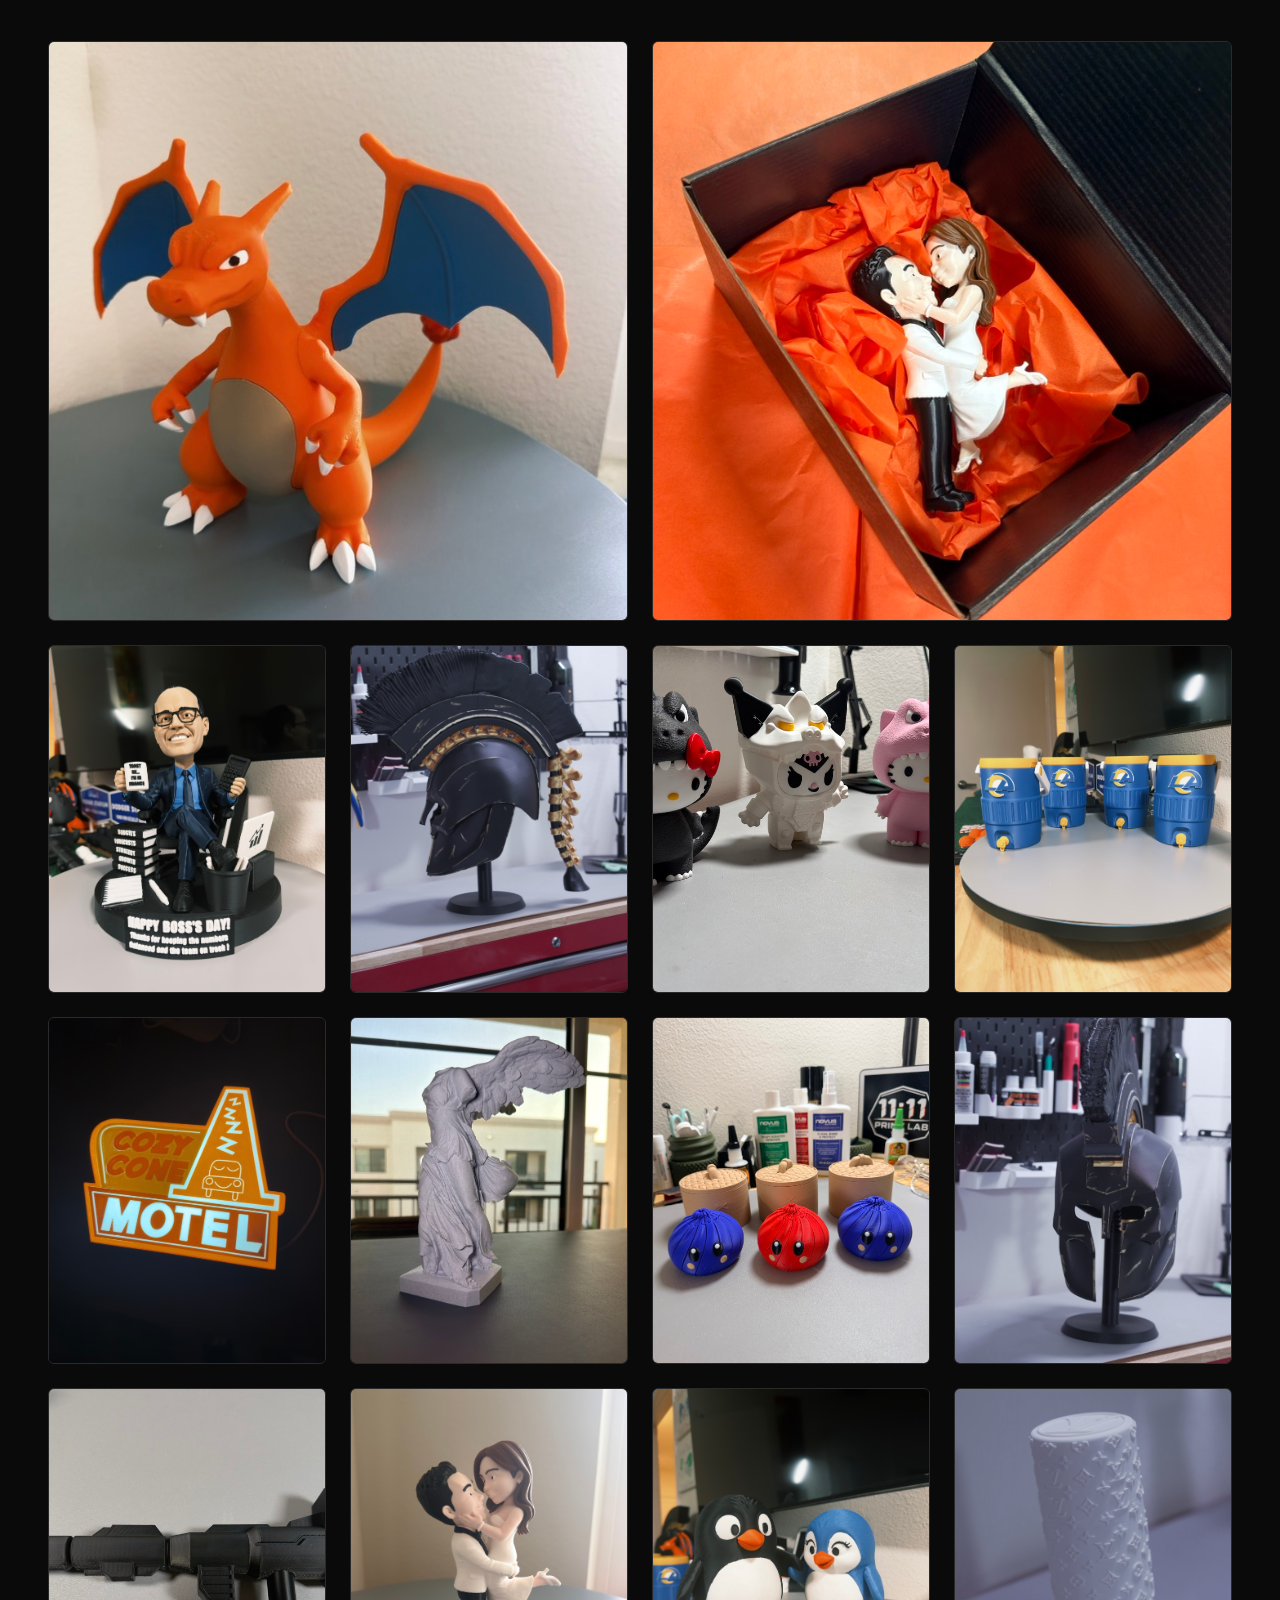
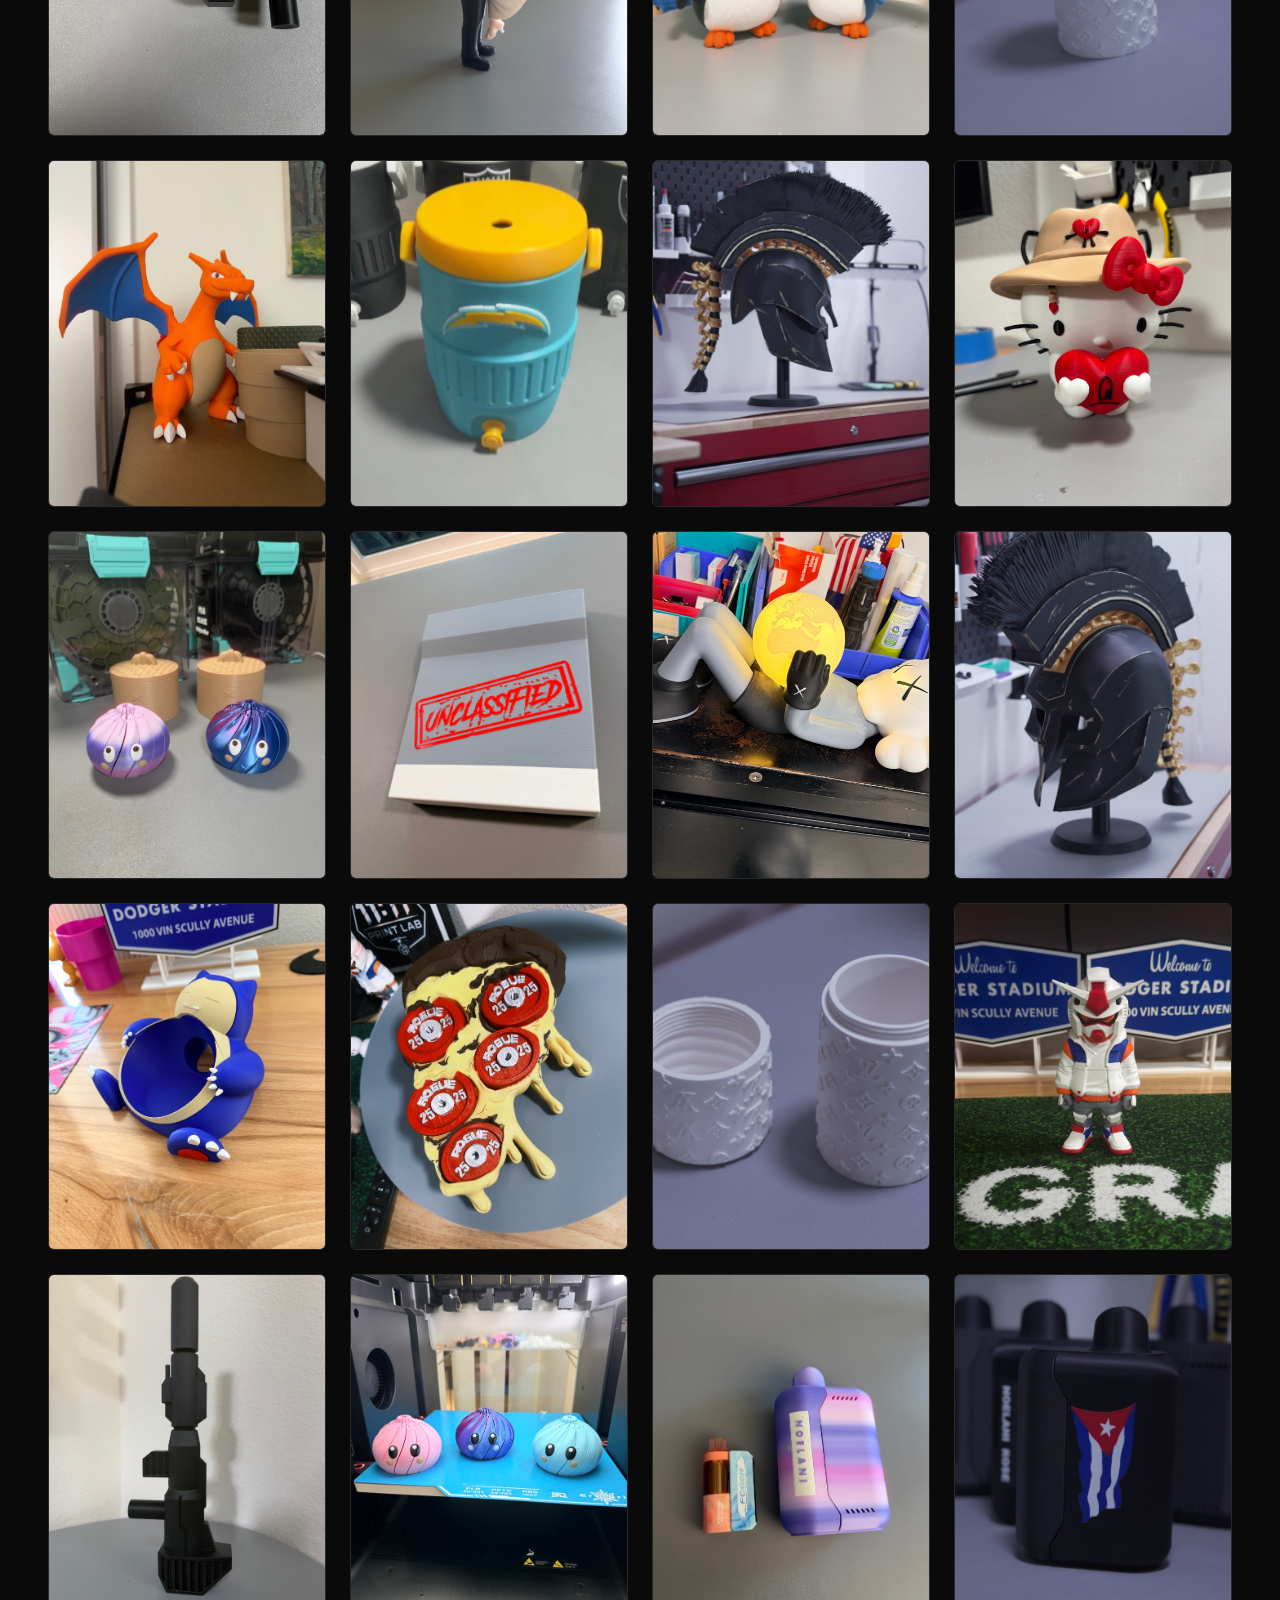
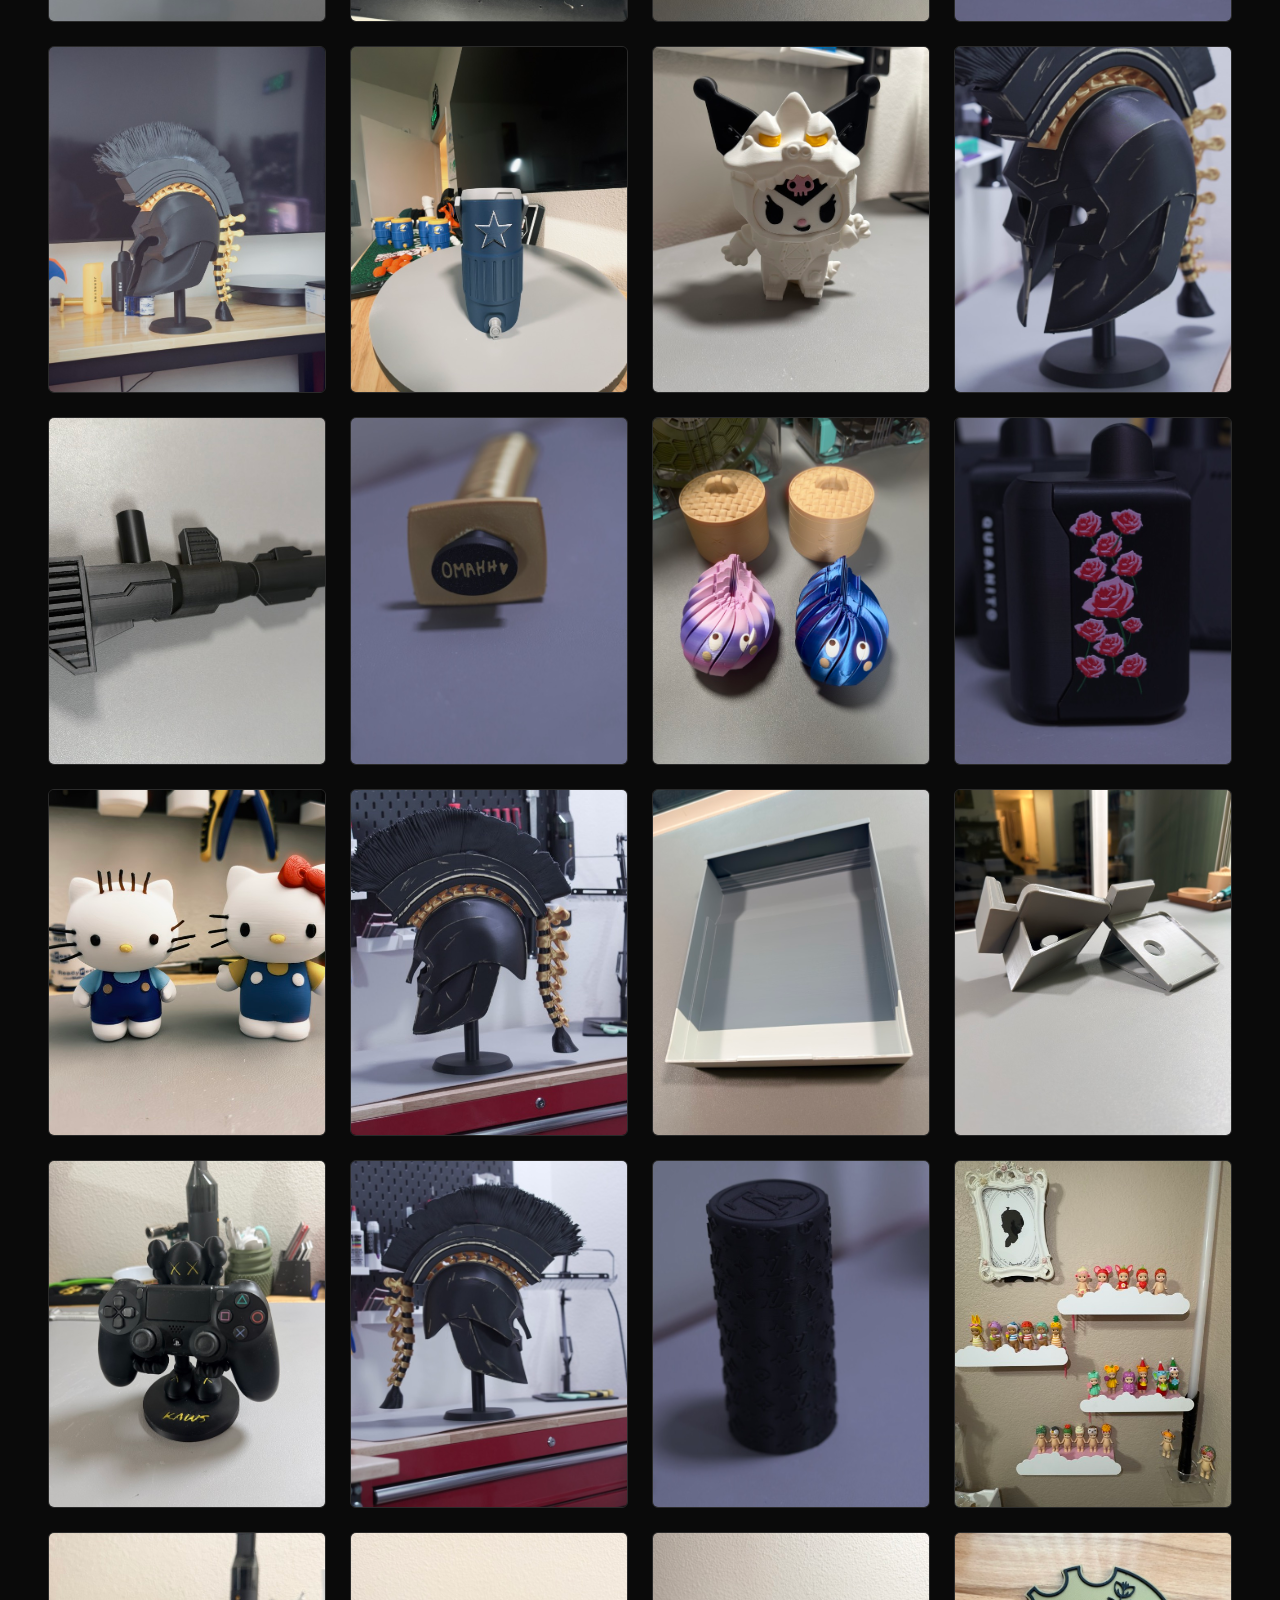
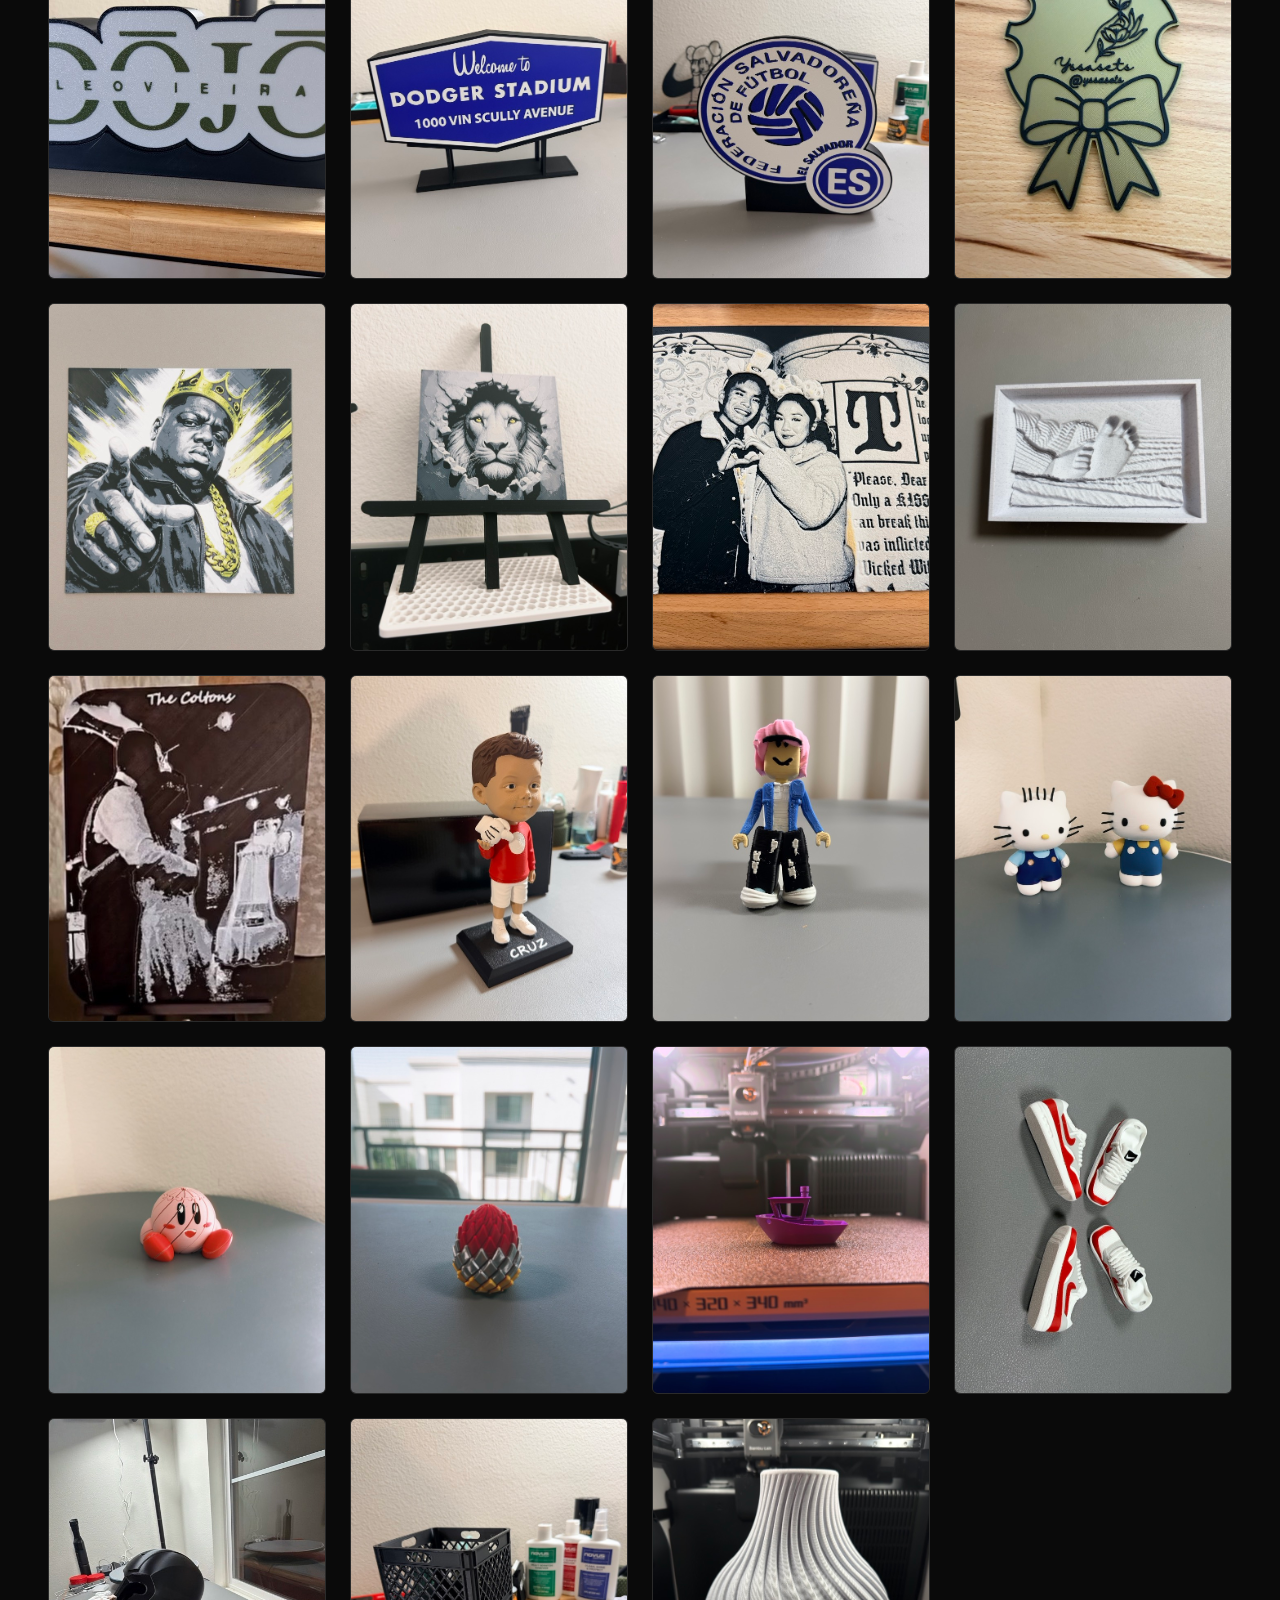
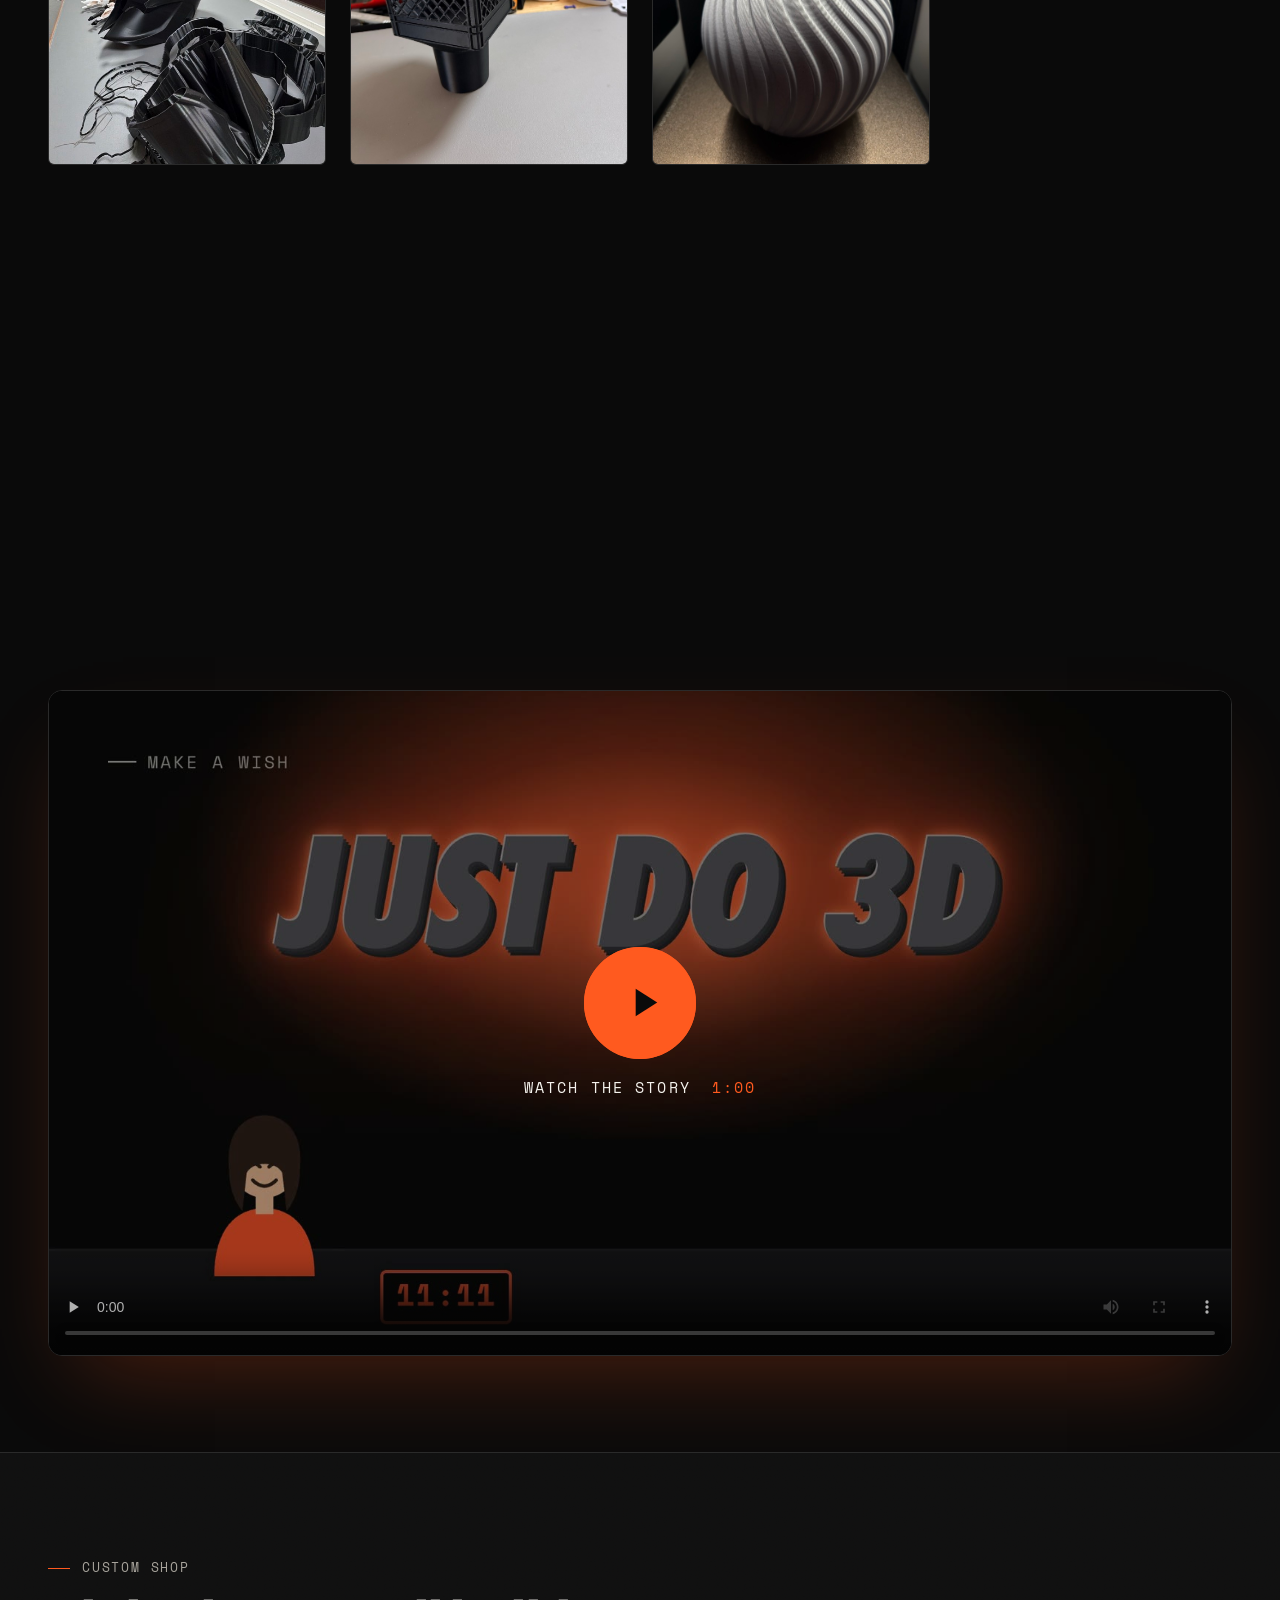
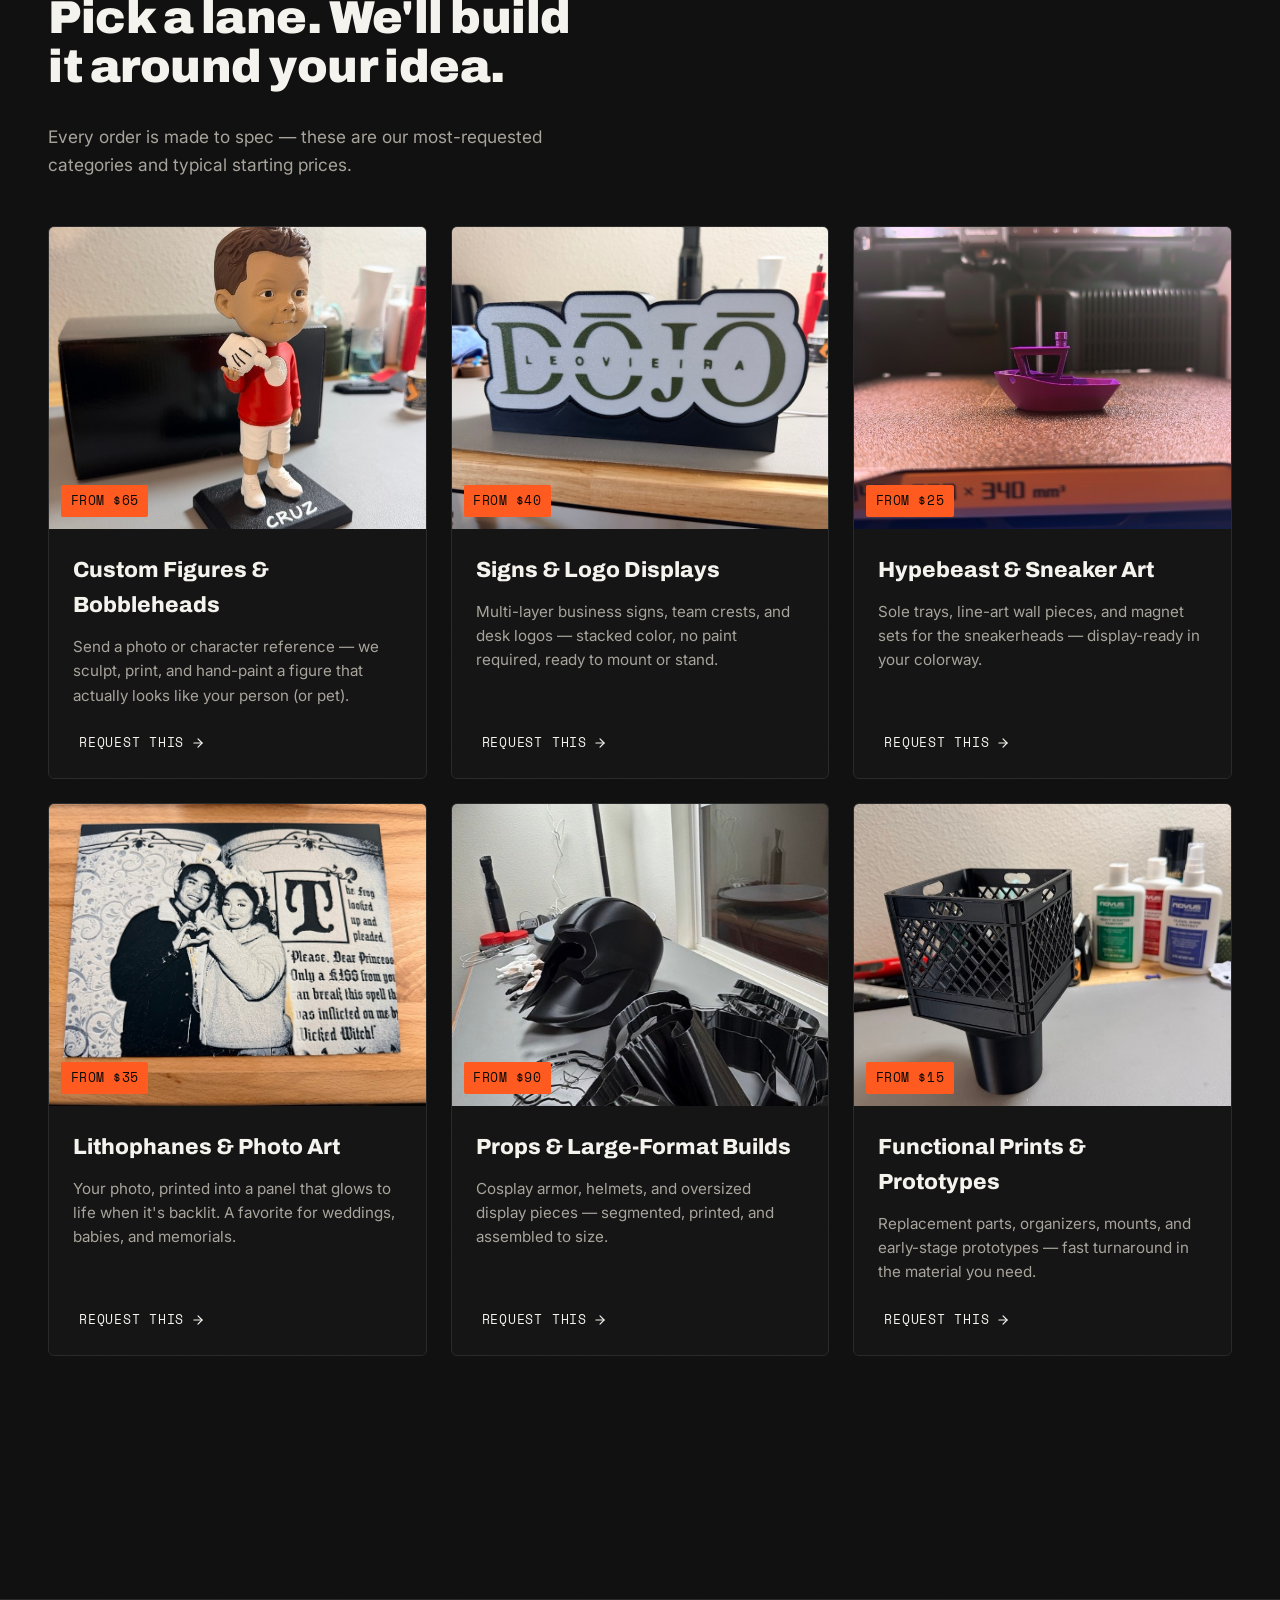
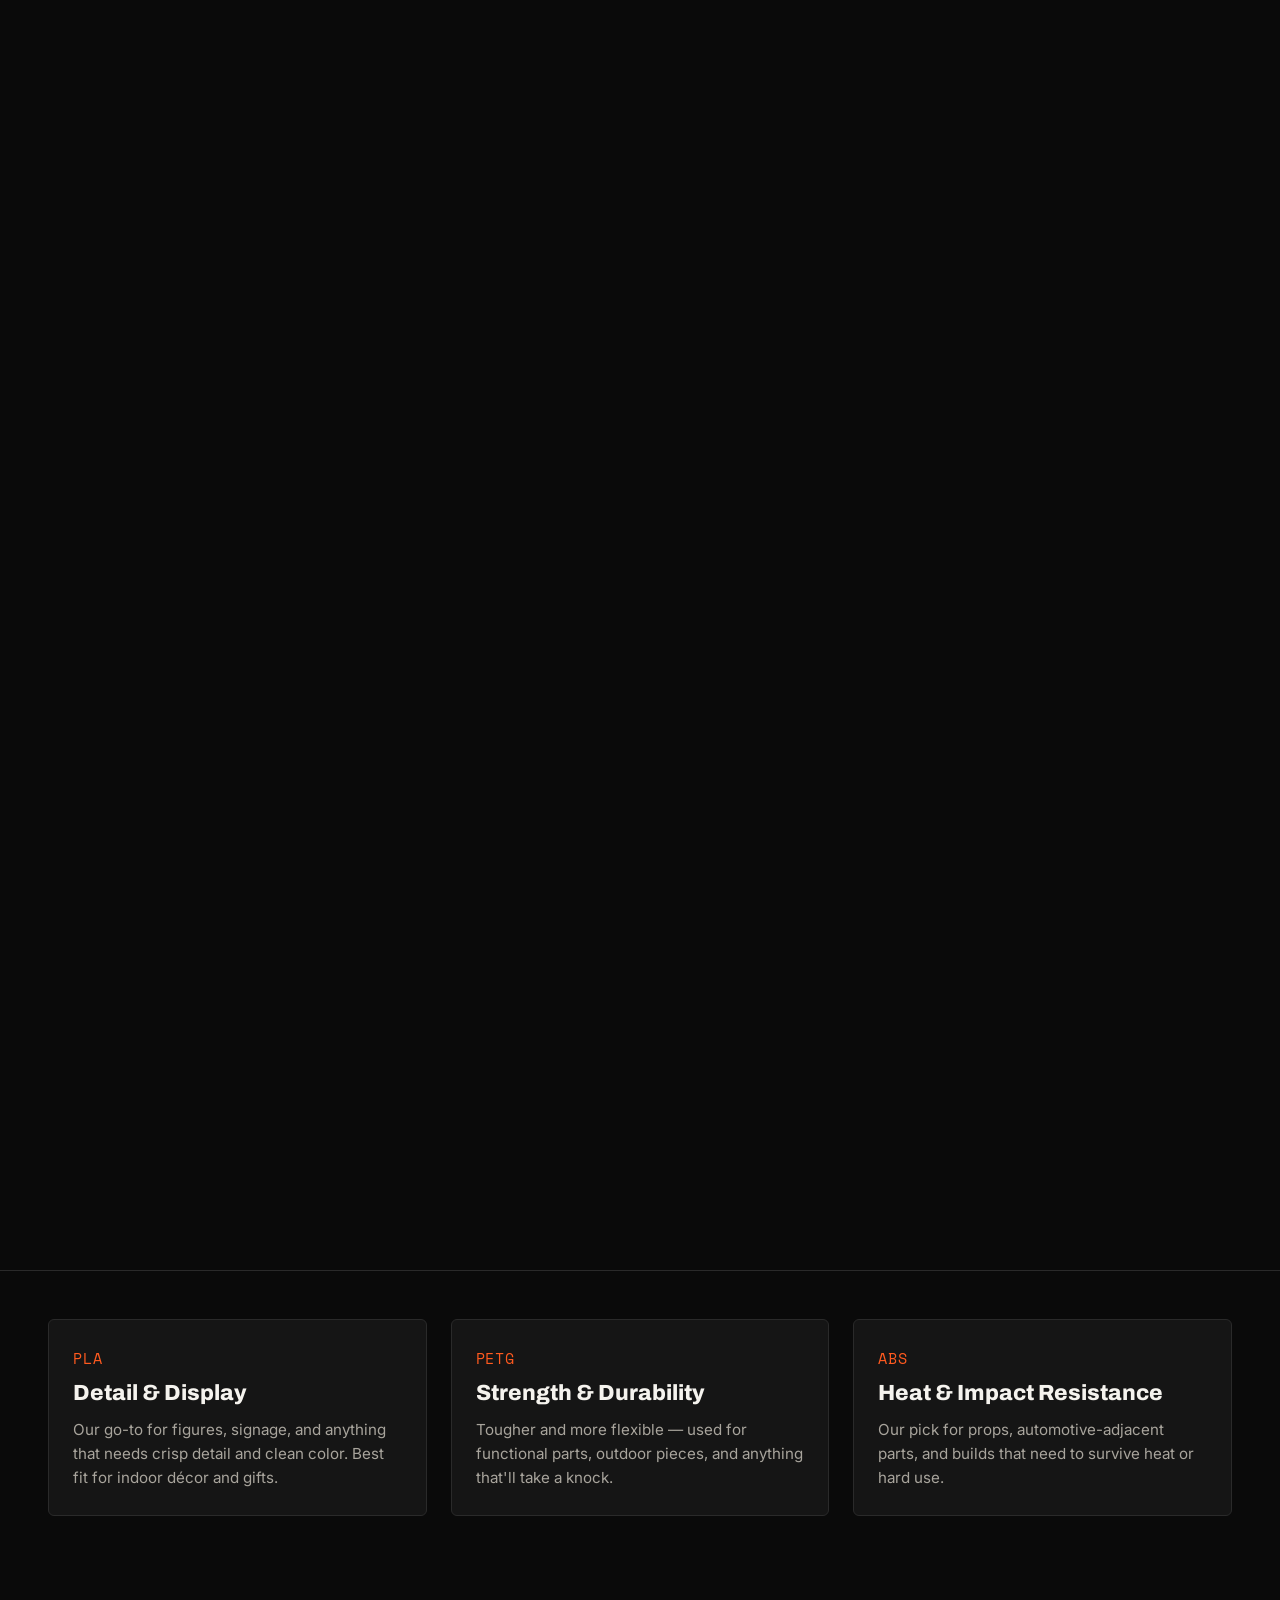
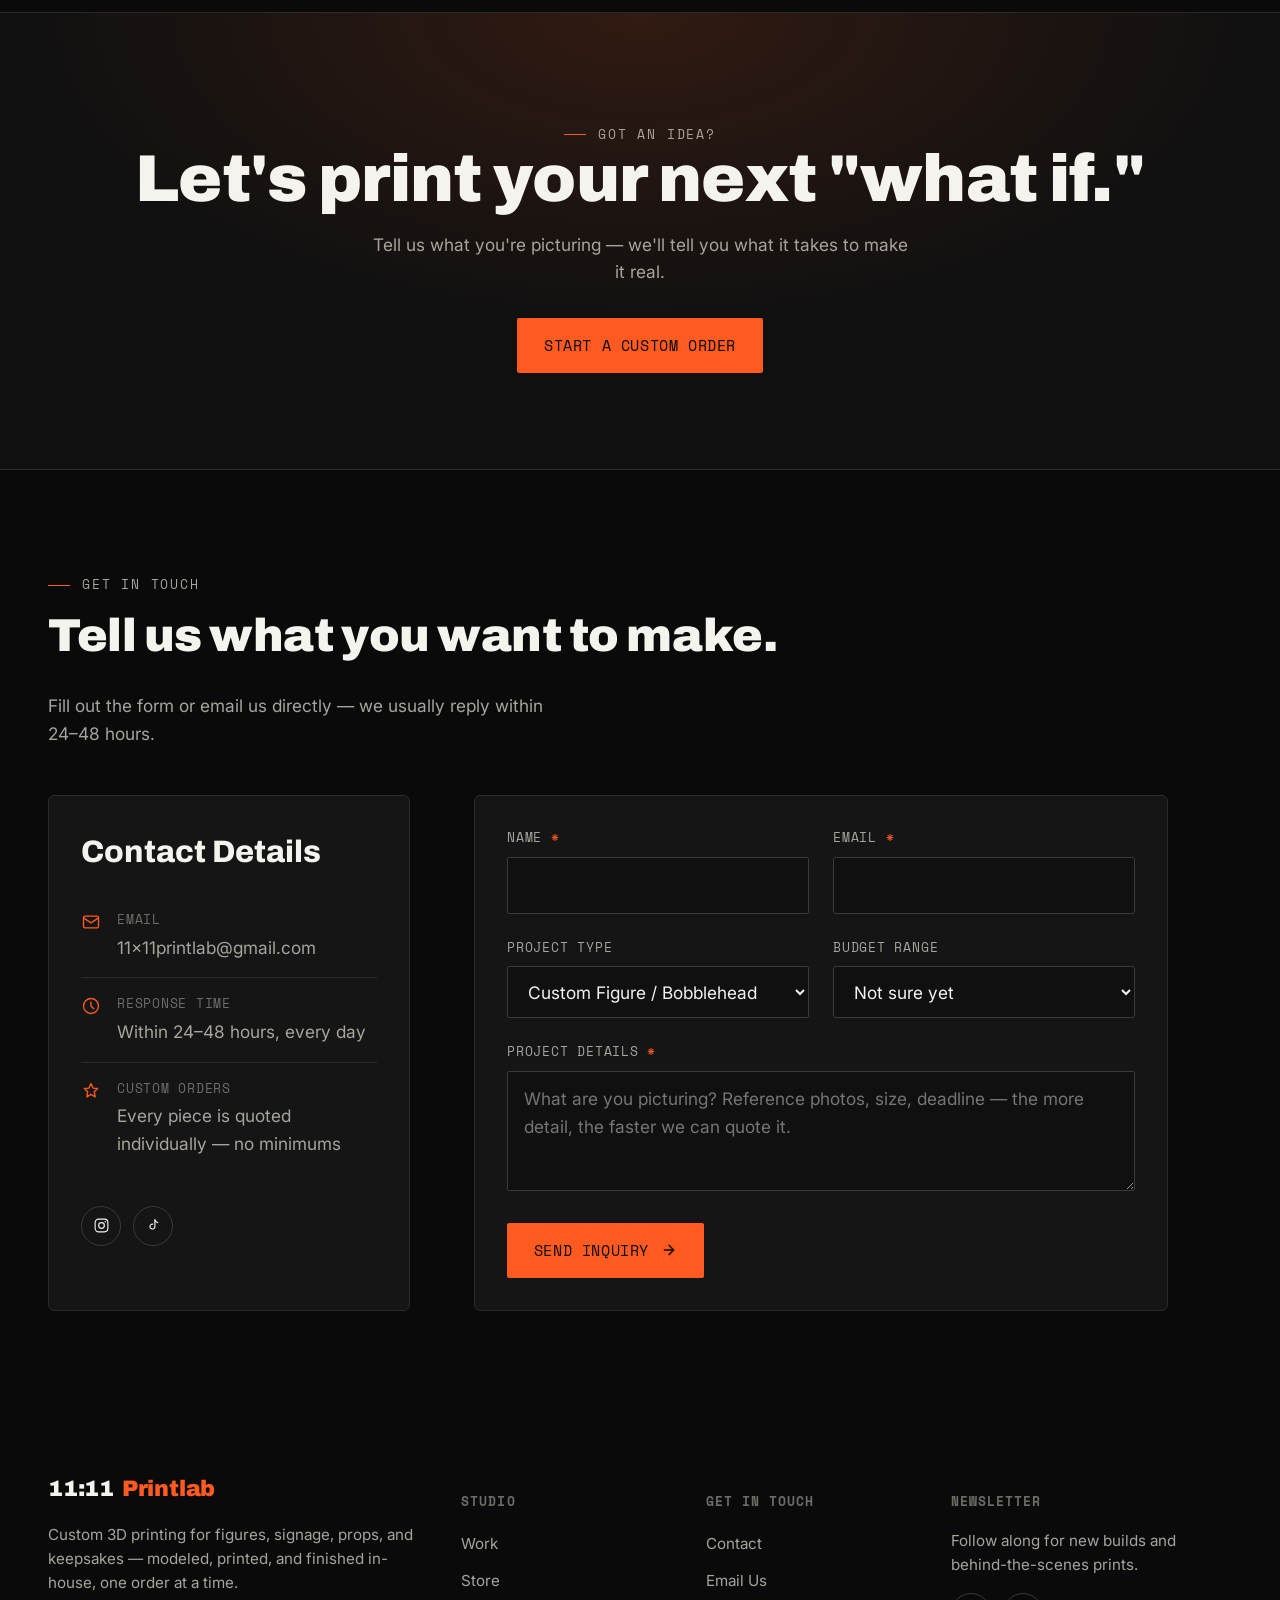
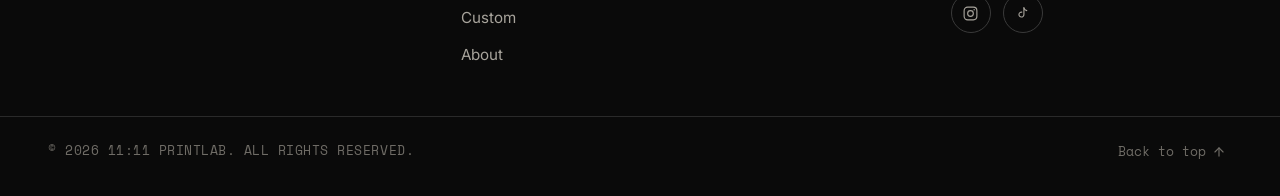
==== commit 07a3ccfd: "Add Your Team Koozies product page with team and size options New team-koozies.html with a photo gal" ====
--- a/index.html
+++ b/index.html
@@ -6,7 +6,7 @@
 <title>11:11 Printlab — Custom 3D Printing Studio</title>
 <meta name="description" content="11:11 Printlab designs and prints custom 3D figures, signage, cosplay props, lithophanes, and one-of-one keepsakes. Based in your imagination, made real layer by layer.">
 <link rel="icon" href="data:image/svg+xml,%3Csvg xmlns='http://www.w3.org/2000/svg' viewBox='0 0 64 64'%3E%3Crect width='64' height='64' rx='12' fill='%230a0a0a'/%3E%3Crect x='10' y='10' width='44' height='44' rx='6' fill='none' stroke='%23ff5a1f' stroke-width='3'/%3E%3Cpath d='M20 44V20l12 12 12-12v24' fill='none' stroke='%23ff5a1f' stroke-width='3' stroke-linecap='round' stroke-linejoin='round'/%3E%3C/svg%3E">
-<link rel="stylesheet" href="css/style.css?v=20261027a">
+<link rel="stylesheet" href="css/style.css?v=20261027b">
 <script>
   /* Opening sequence gate: runs before first paint. The page stays fully usable without JS. */
   (function () {
@@ -157,14 +157,14 @@
           <span class="work-overlay"><span class="cat">Keepsakes &amp; Art</span><h3>Wedding Day Keepsake</h3></span>
         </a>
 
-        <a class="work-item" href="assets/work/boss-day-bobblehead.jpg?v=2" data-cat="figures" data-title="Boss's Day Bobblehead" data-cat-label="Figures &amp; Collectibles">
+        <a class="work-item" href="assets/work/boss-day-bobblehead.jpg" data-cat="figures" data-title="Boss's Day Bobblehead" data-cat-label="Figures &amp; Collectibles">
           <img src="assets/work/thumbs/boss-day-bobblehead.jpg" alt="Custom boss's day bobblehead desk set" width="900" height="675" loading="lazy">
           <span class="expand-icon"><svg viewBox="0 0 24 24" fill="none" stroke="currentColor" stroke-width="1.8" stroke-linecap="round" stroke-linejoin="round" aria-hidden="true"><polyline points="15 3 21 3 21 9"/><polyline points="9 21 3 21 3 15"/><line x1="21" y1="3" x2="14" y2="10"/><line x1="3" y1="21" x2="10" y2="14"/></svg></span>
           <span class="work-overlay"><span class="cat">Figures &amp; Collectibles</span><h3>Boss's Day Bobblehead</h3></span>
         </a>
 
         <a class="work-item" href="assets/work/spartan-helmet.jpg" data-cat="functional" data-title="Spartan Helmet" data-cat-label="Functional &amp; Props">
-          <img src="assets/work/thumbs/spartan-helmet.jpg?v=2" alt="Black and gold Spartan helmet on a display stand" width="900" height="675" loading="lazy">
+          <img src="assets/work/thumbs/spartan-helmet.jpg" alt="Black and gold Spartan helmet on a display stand" width="900" height="675" loading="lazy">
           <span class="expand-icon"><svg viewBox="0 0 24 24" fill="none" stroke="currentColor" stroke-width="1.8" stroke-linecap="round" stroke-linejoin="round" aria-hidden="true"><polyline points="15 3 21 3 21 9"/><polyline points="9 21 3 21 3 15"/><line x1="21" y1="3" x2="14" y2="10"/><line x1="3" y1="21" x2="10" y2="14"/></svg></span>
           <span class="work-overlay"><span class="cat">Functional &amp; Props</span><h3>Spartan Helmet</h3></span>
         </a>
@@ -913,6 +913,6 @@
 
 <div class="toast" id="toast"></div>
 
-<script src="js/main.js?v=20261027a"></script>
+<script src="js/main.js?v=20261027b"></script>
 </body>
 </html>
--- a/css/style.css
+++ b/css/style.css
@@ -1082,13 +1082,6 @@
 }
 .buy-btn[aria-disabled="true"]:hover{ background: var(--surface-2); }
 .product-card:hover{ transform: none; }
-.product-option{ margin-top: var(--space-2); }
-.product-ship{
-  display: block; font-family: var(--font-mono); font-size: var(--fs-xs);
-  font-weight: 400; letter-spacing: 0.04em; color: var(--text-dim);
-}
-.product-option select{ width: 100%; cursor: pointer; }
-.shop-card-media > a{ display: block; width: 100%; height: 100%; }
 
 /* ==========================================================================
    Opening sequence
@@ -1191,3 +1184,79 @@
 }
 .video-play-label i{ font-style: normal; color: var(--orange); margin-left: 0.6rem; }
 @media (prefers-reduced-motion: reduce){ .video-play-btn::after{ animation: none; opacity: 0; } }
+
+/* ==========================================================================
+   Product page
+   ========================================================================== */
+.product-page{ padding-top: calc(var(--space-9) - var(--space-3)); }
+.breadcrumb{
+  display: flex; flex-wrap: wrap; gap: 0.5rem;
+  font-family: var(--font-mono); font-size: var(--fs-xs);
+  text-transform: uppercase; letter-spacing: 0.06em; color: var(--text-faint);
+  margin-bottom: var(--space-5);
+}
+.breadcrumb a{ color: var(--text-dim); }
+.breadcrumb a:hover{ color: var(--orange); }
+.product-layout{
+  display: grid; grid-template-columns: minmax(0, 1fr); gap: var(--space-6);
+  align-items: start;
+}
+@media (min-width: 960px){
+  .product-layout{ grid-template-columns: minmax(0, 1.1fr) minmax(0, 0.9fr); gap: var(--space-7); }
+  .product-gallery{ position: sticky; top: calc(var(--space-8) + var(--space-2)); }
+}
+.gallery-main{
+  aspect-ratio: 4 / 3; border-radius: var(--radius-lg); overflow: hidden;
+  background: #ece8e1; border: 1px solid var(--border);
+}
+.gallery-main img{ width: 100%; height: 100%; object-fit: contain; }
+.gallery-thumbs{
+  display: grid; grid-template-columns: repeat(5, minmax(0, 1fr)); gap: var(--space-2);
+  margin-top: var(--space-2);
+}
+.gallery-thumb{
+  aspect-ratio: 4 / 3; border-radius: var(--radius-md); overflow: hidden;
+  background: #ece8e1; border: 2px solid transparent; padding: 0; cursor: pointer;
+  transition: border-color var(--dur-fast);
+}
+.gallery-thumb img{ width: 100%; height: 100%; object-fit: cover; }
+.gallery-thumb:hover{ border-color: var(--border-strong); }
+.gallery-thumb[aria-pressed="true"]{ border-color: var(--orange); }
+
+.product-info .eyebrow{ margin-bottom: var(--space-2); }
+.product-title{
+  font-family: var(--font-display); font-weight: 800; font-size: var(--fs-3xl);
+  text-transform: uppercase; letter-spacing: -0.02em; line-height: 0.95;
+}
+.product-info .product-price{ display: block; margin-top: var(--space-3); font-size: var(--fs-2xl); }
+.product-ship{ color: var(--text-dim); font-size: var(--fs-sm); margin-top: 0.25rem; }
+.product-desc{ color: var(--text-dim); margin-top: var(--space-4); max-width: 34rem; }
+.product-form{ margin-top: var(--space-5); display: grid; gap: var(--space-4); }
+.product-form .field select{
+  appearance: none; -webkit-appearance: none; cursor: pointer;
+  padding-right: 2.75rem;
+  background-image: url("data:image/svg+xml,%3Csvg xmlns='http://www.w3.org/2000/svg' viewBox='0 0 24 24' fill='none' stroke='%23ff5a1f' stroke-width='2' stroke-linecap='round' stroke-linejoin='round'%3E%3Cpolyline points='6 9 12 15 18 9'/%3E%3C/svg%3E");
+  background-repeat: no-repeat; background-position: right 1rem center; background-size: 18px;
+}
+.order-summary{
+  border: 1px solid var(--border); border-radius: var(--radius-md);
+  background: var(--surface); padding: var(--space-4);
+}
+.order-summary .selection{
+  font-family: var(--font-mono); font-size: var(--fs-xs); text-transform: uppercase;
+  letter-spacing: 0.06em; color: var(--orange); margin-bottom: var(--space-3);
+}
+.order-summary dl{ display: grid; grid-template-columns: 1fr auto; row-gap: 0.5rem; }
+.order-summary dd{ padding-left: var(--space-3); }
+.order-summary dt{ color: var(--text-dim); font-size: var(--fs-sm); }
+.order-summary dd{ text-align: right; font-variant-numeric: tabular-nums; }
+.order-summary .total{
+  border-top: 1px solid var(--border); padding-top: var(--space-2); margin-top: 0.25rem;
+  color: var(--text); font-weight: 700;
+}
+.order-summary dd.total{ font-family: var(--font-display); font-size: var(--fs-lg); }
+.product-buy{ width: 100%; justify-content: center; padding-block: 1.1rem; }
+.product-points{ display: grid; gap: var(--space-2); margin-top: var(--space-5); }
+.product-points li{ display: flex; gap: 0.75rem; color: var(--text-dim); font-size: var(--fs-sm); }
+.product-points svg{ width: 18px; height: 18px; flex: none; color: var(--orange); margin-top: 2px; }
+a.shop-card-media{ display: block; }
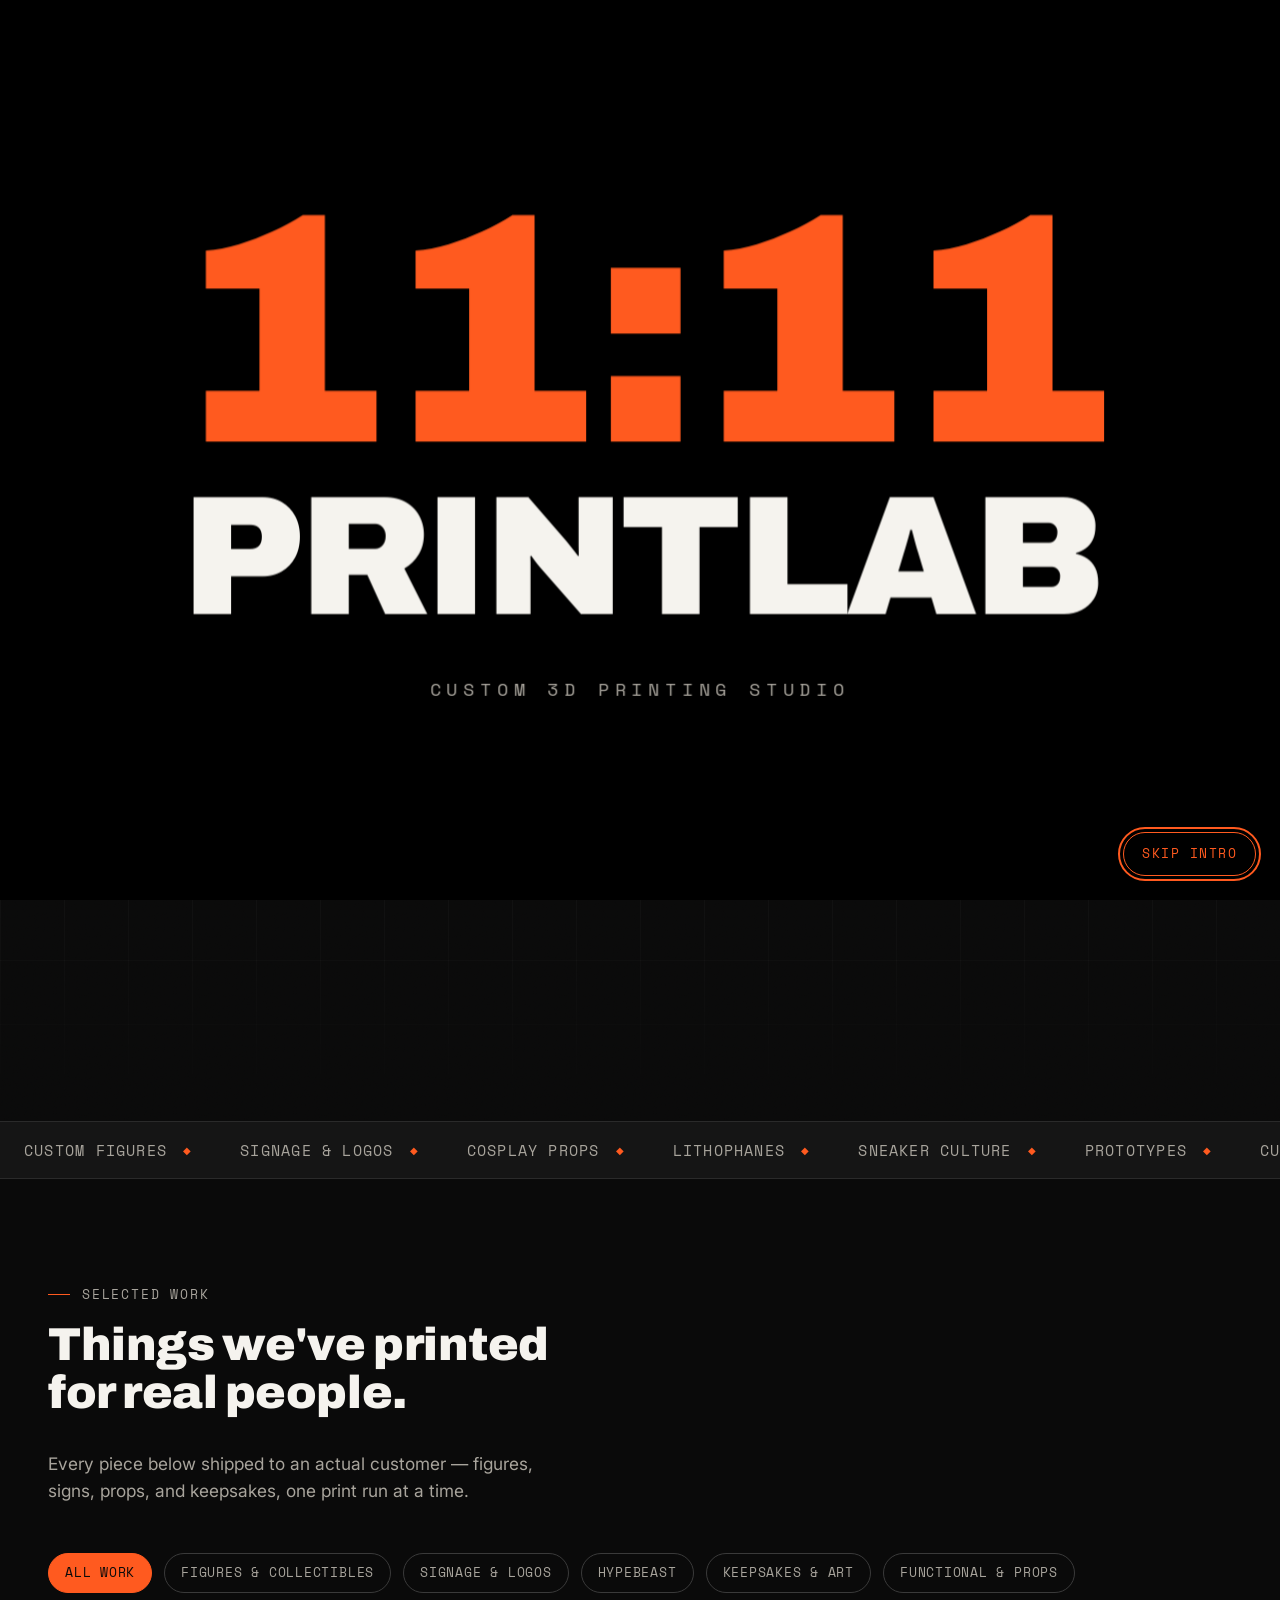
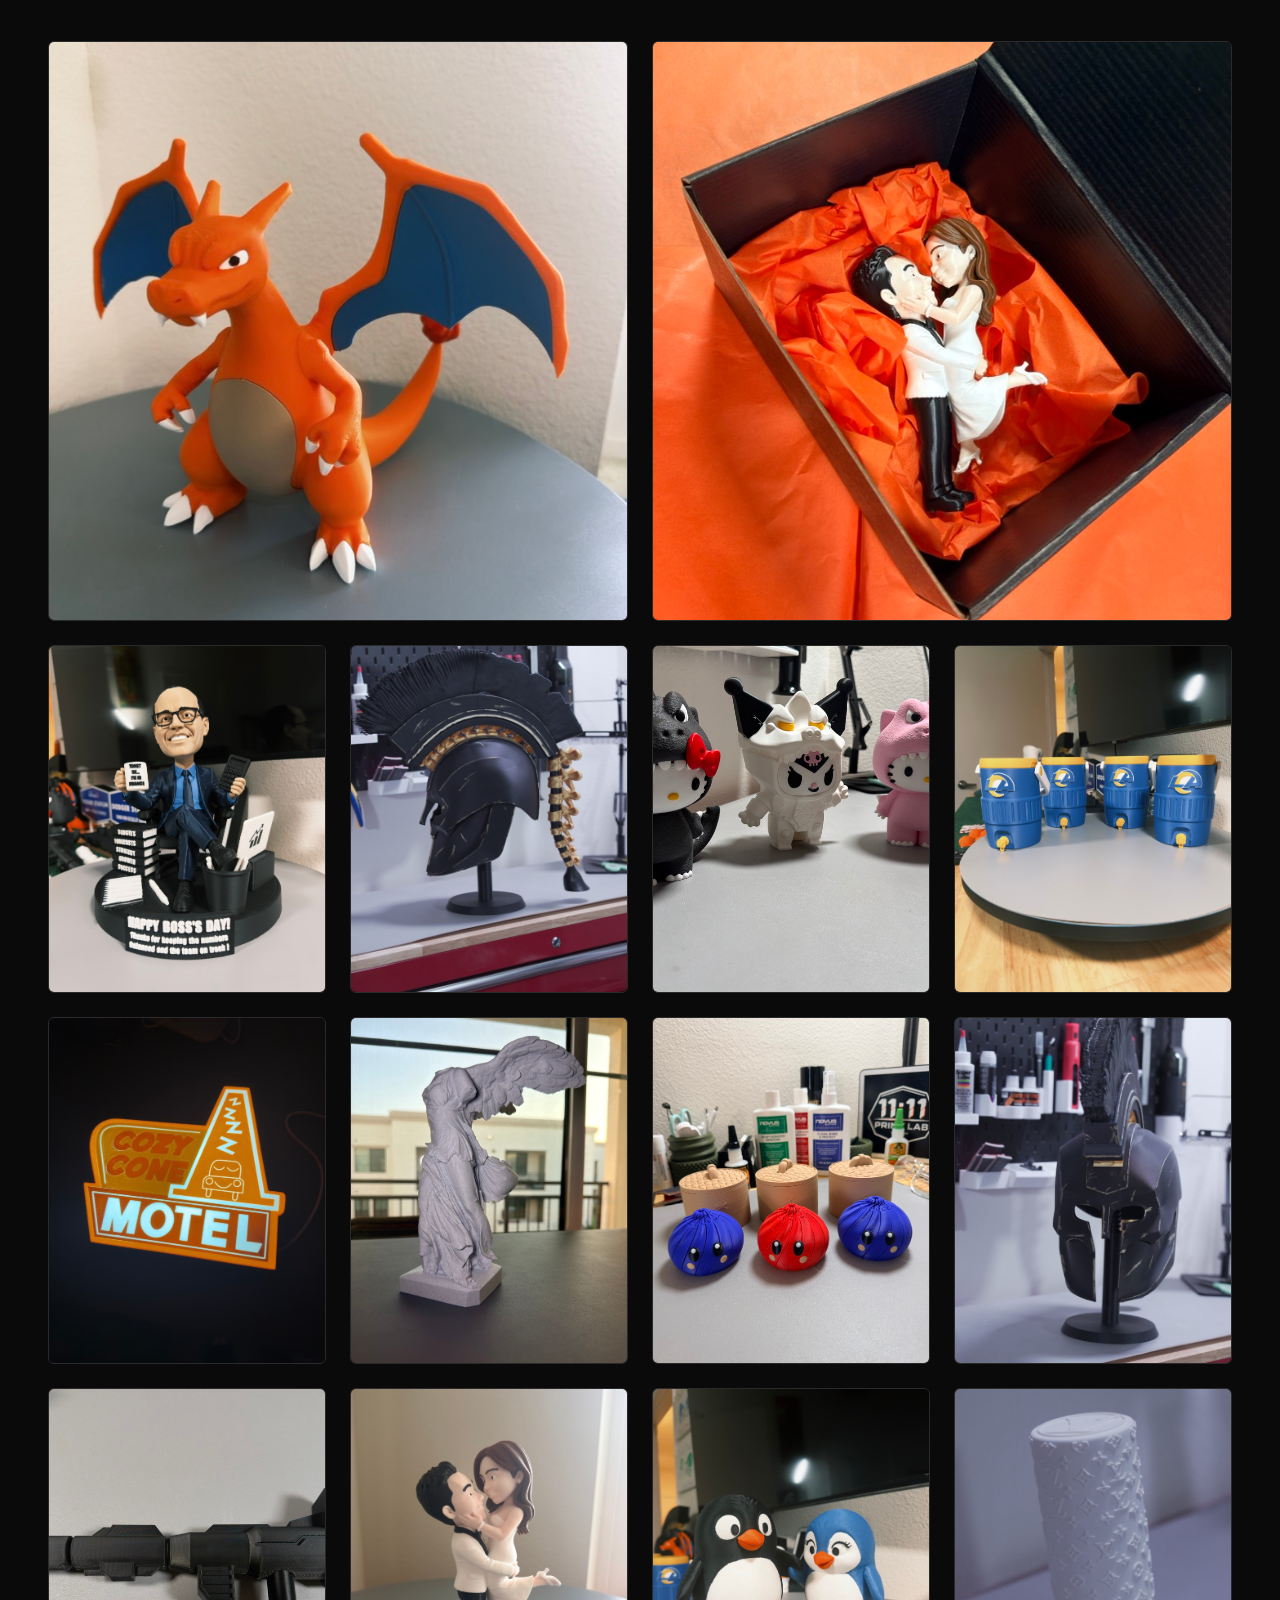
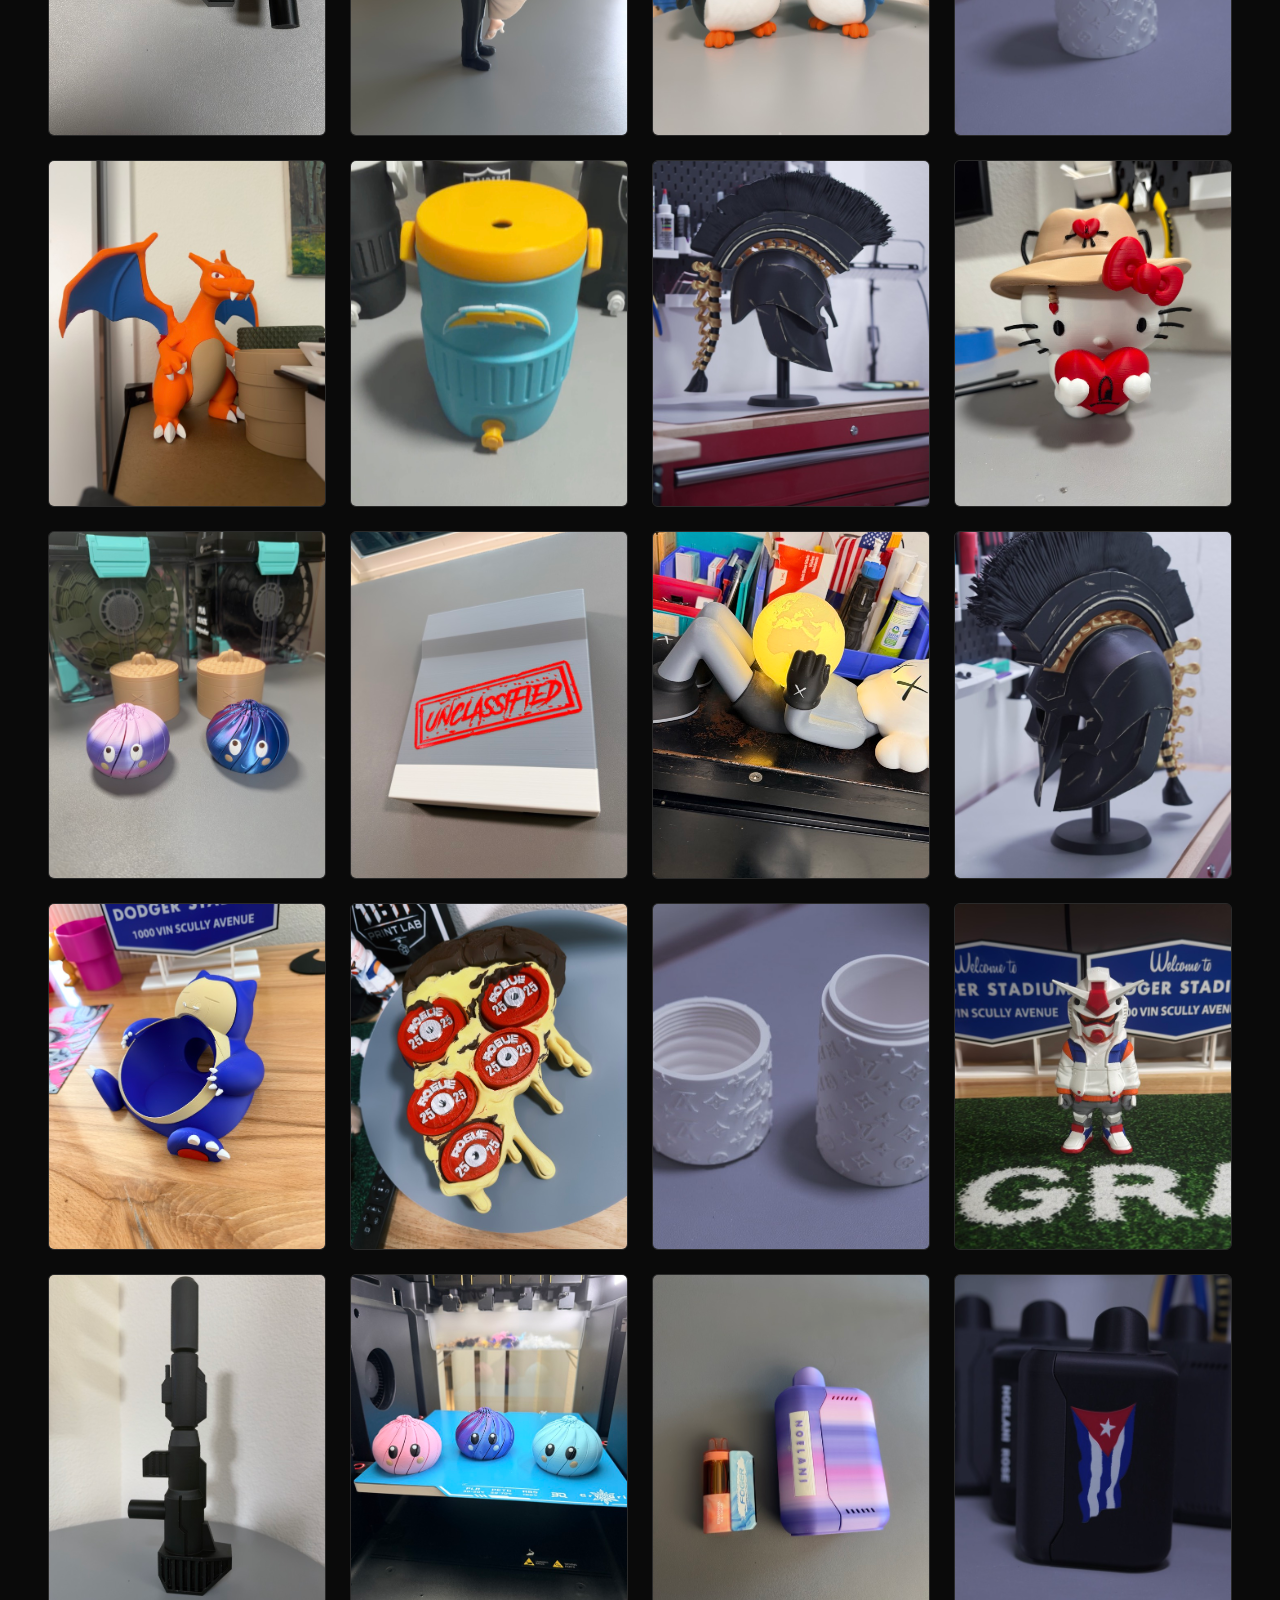
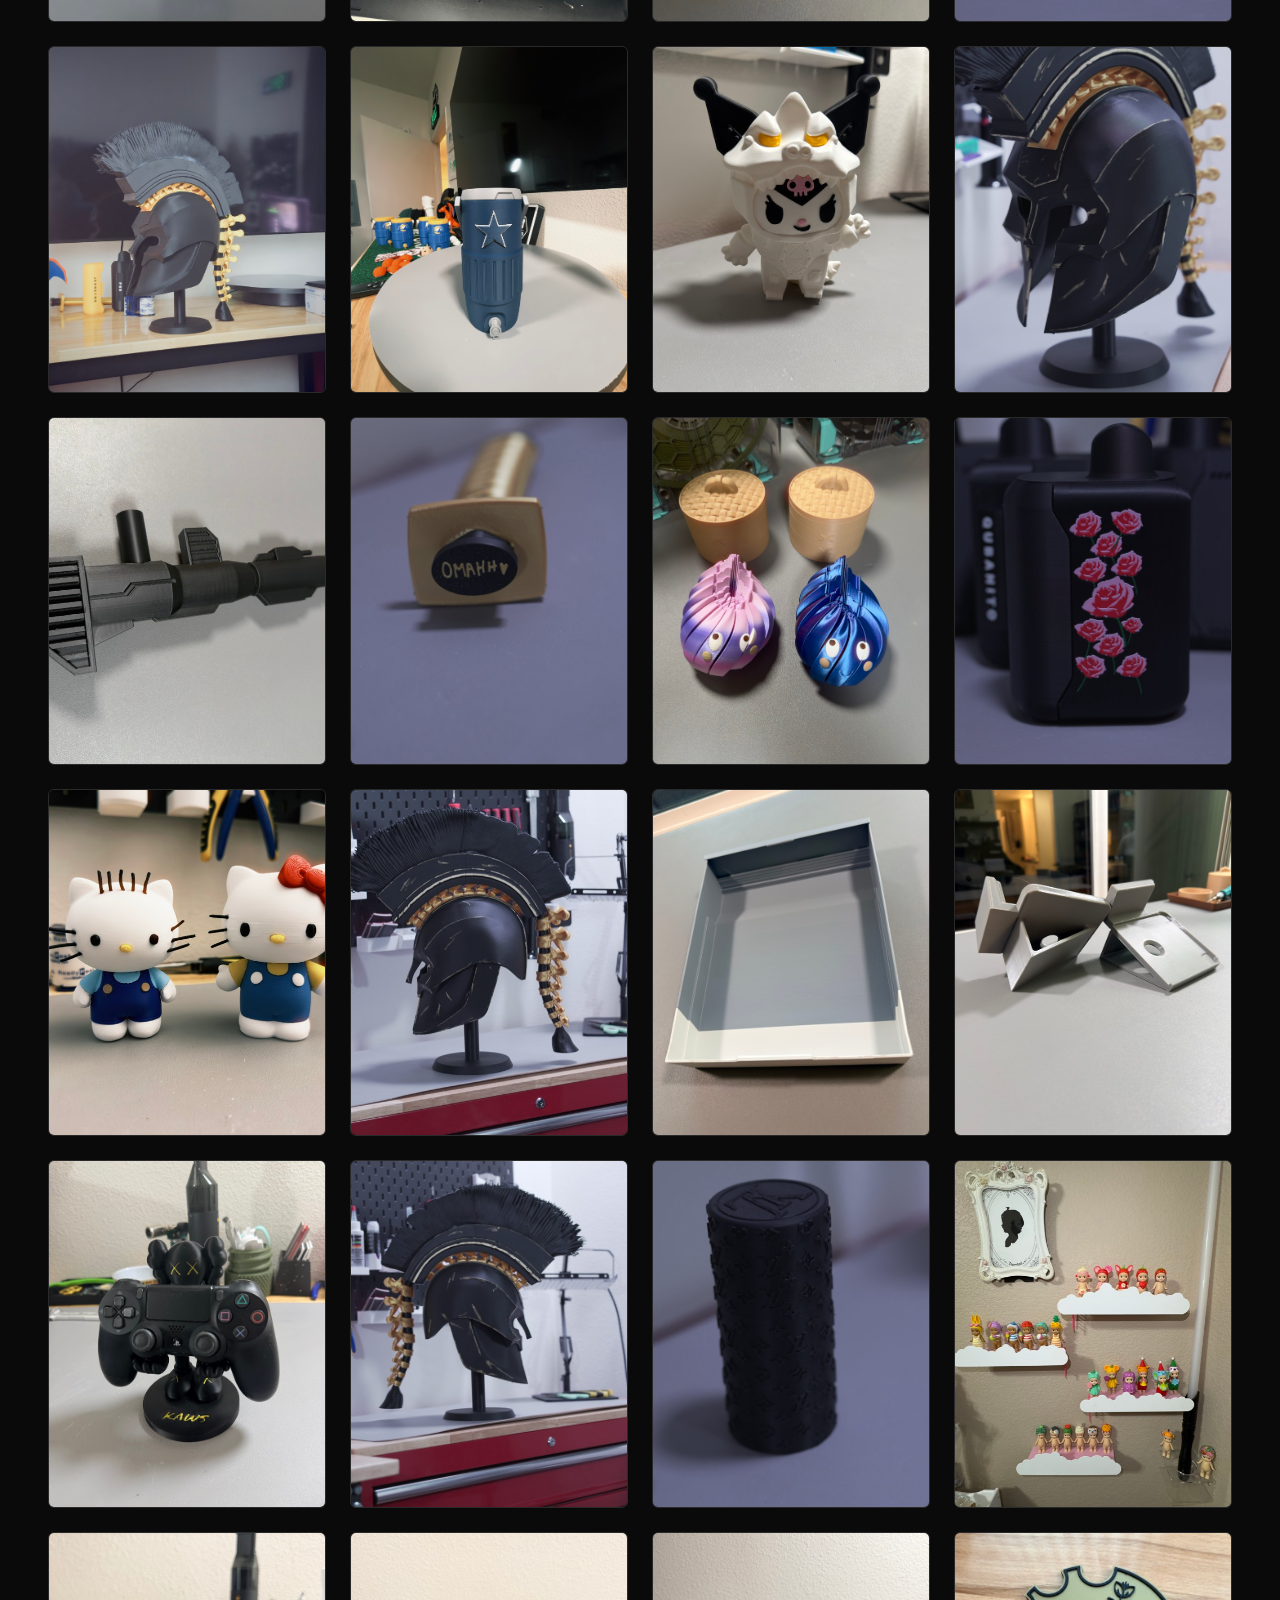
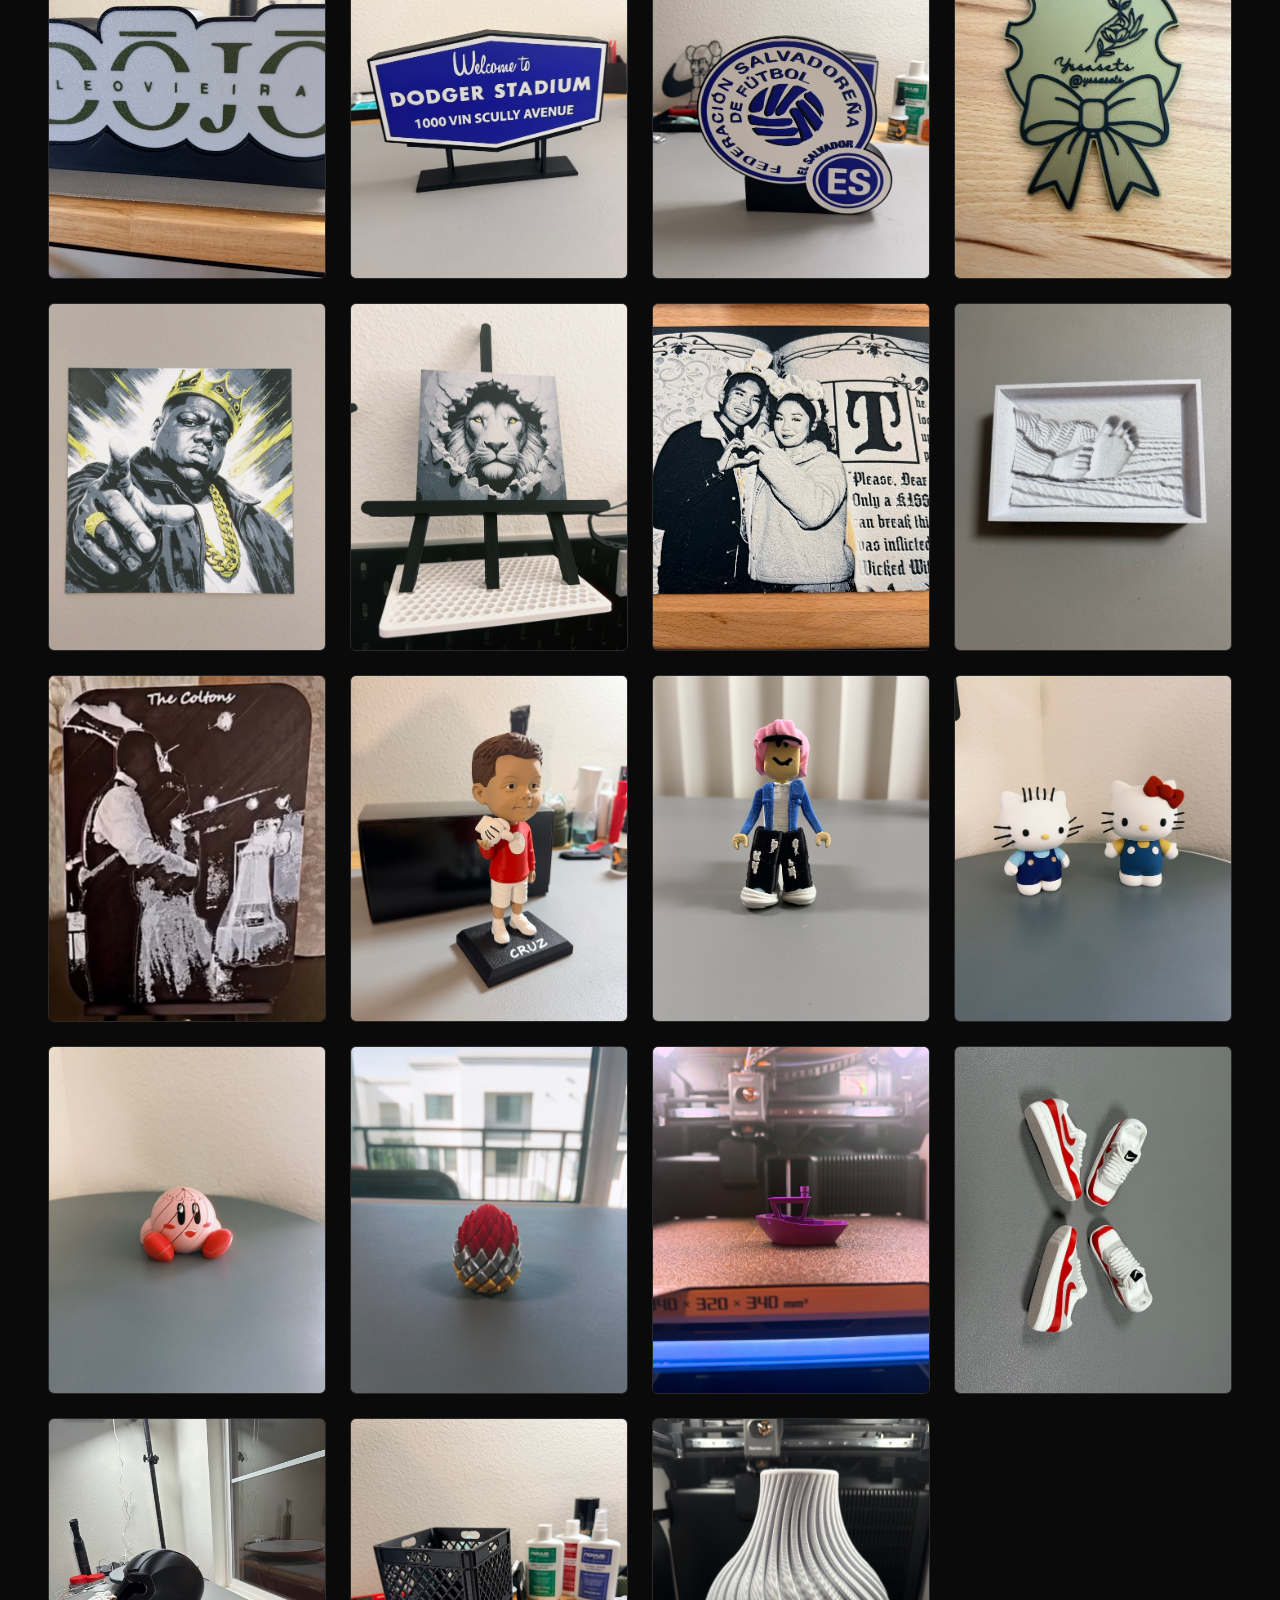
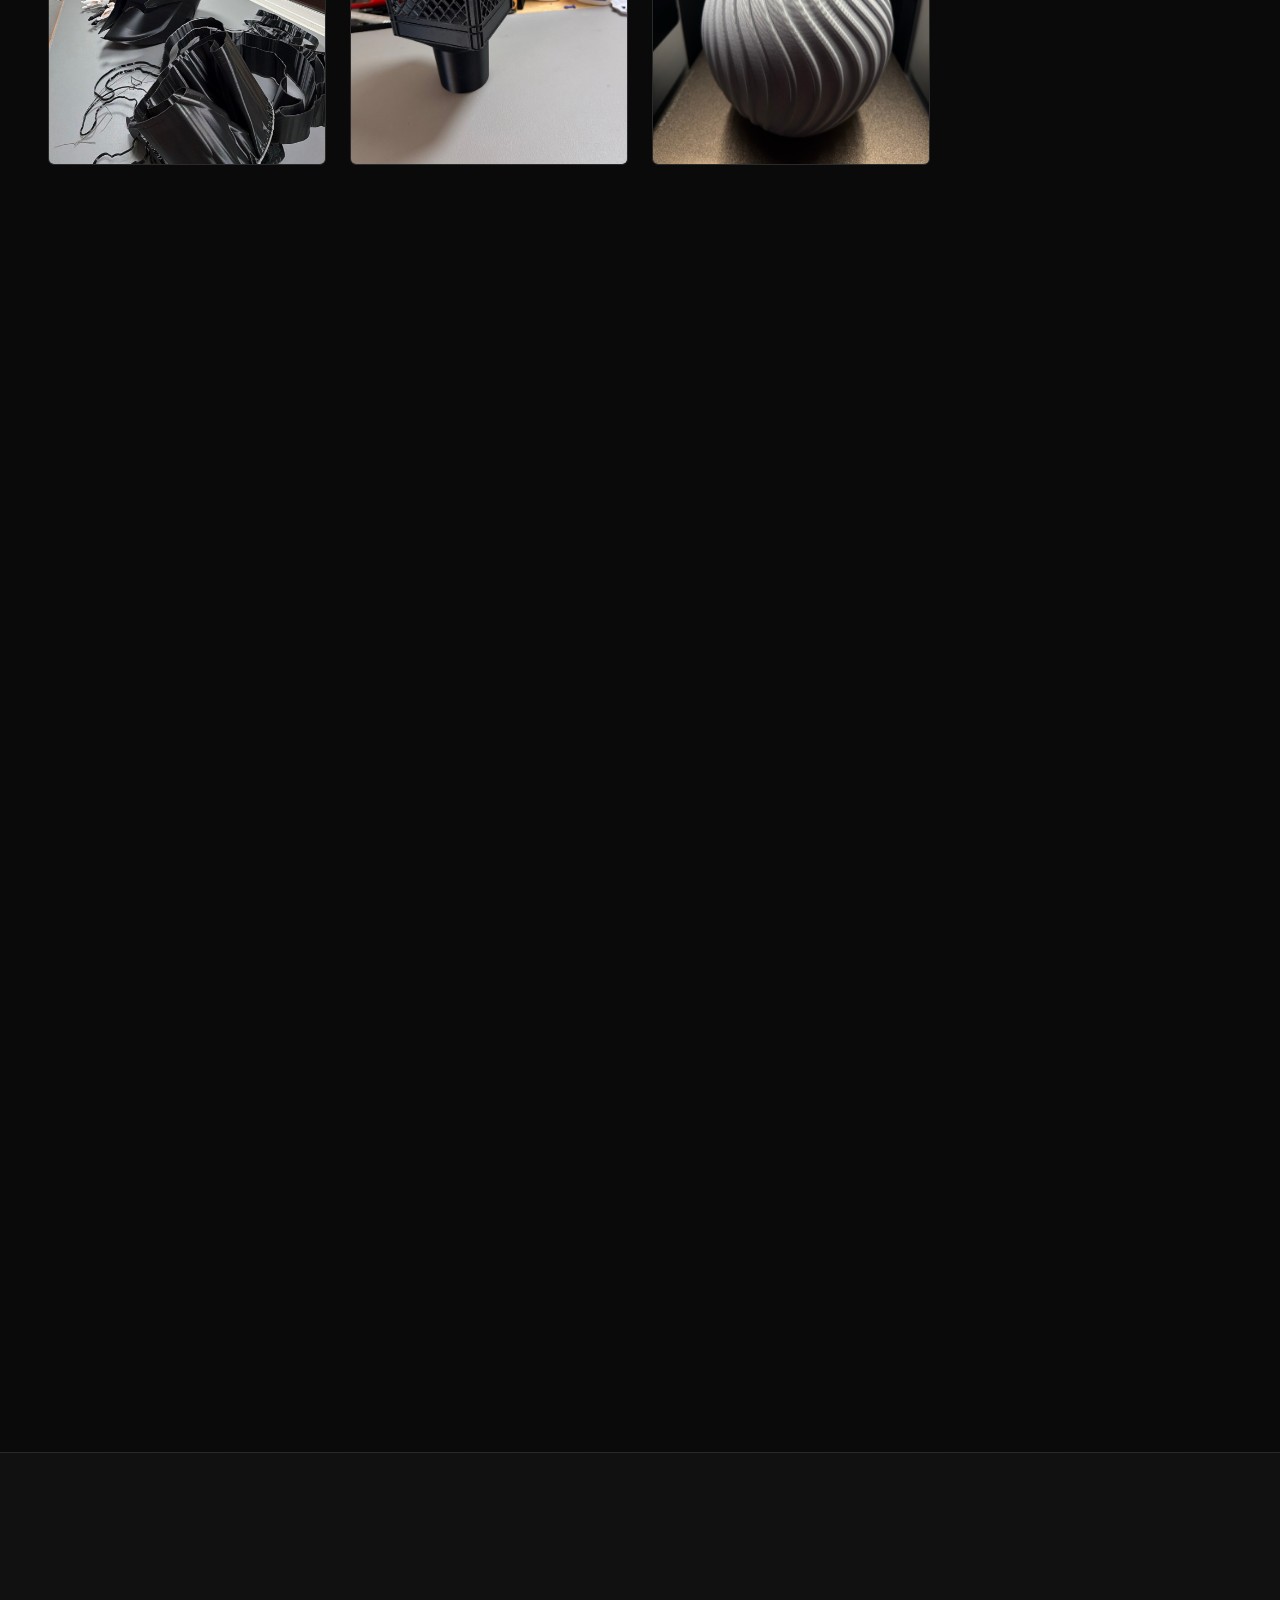
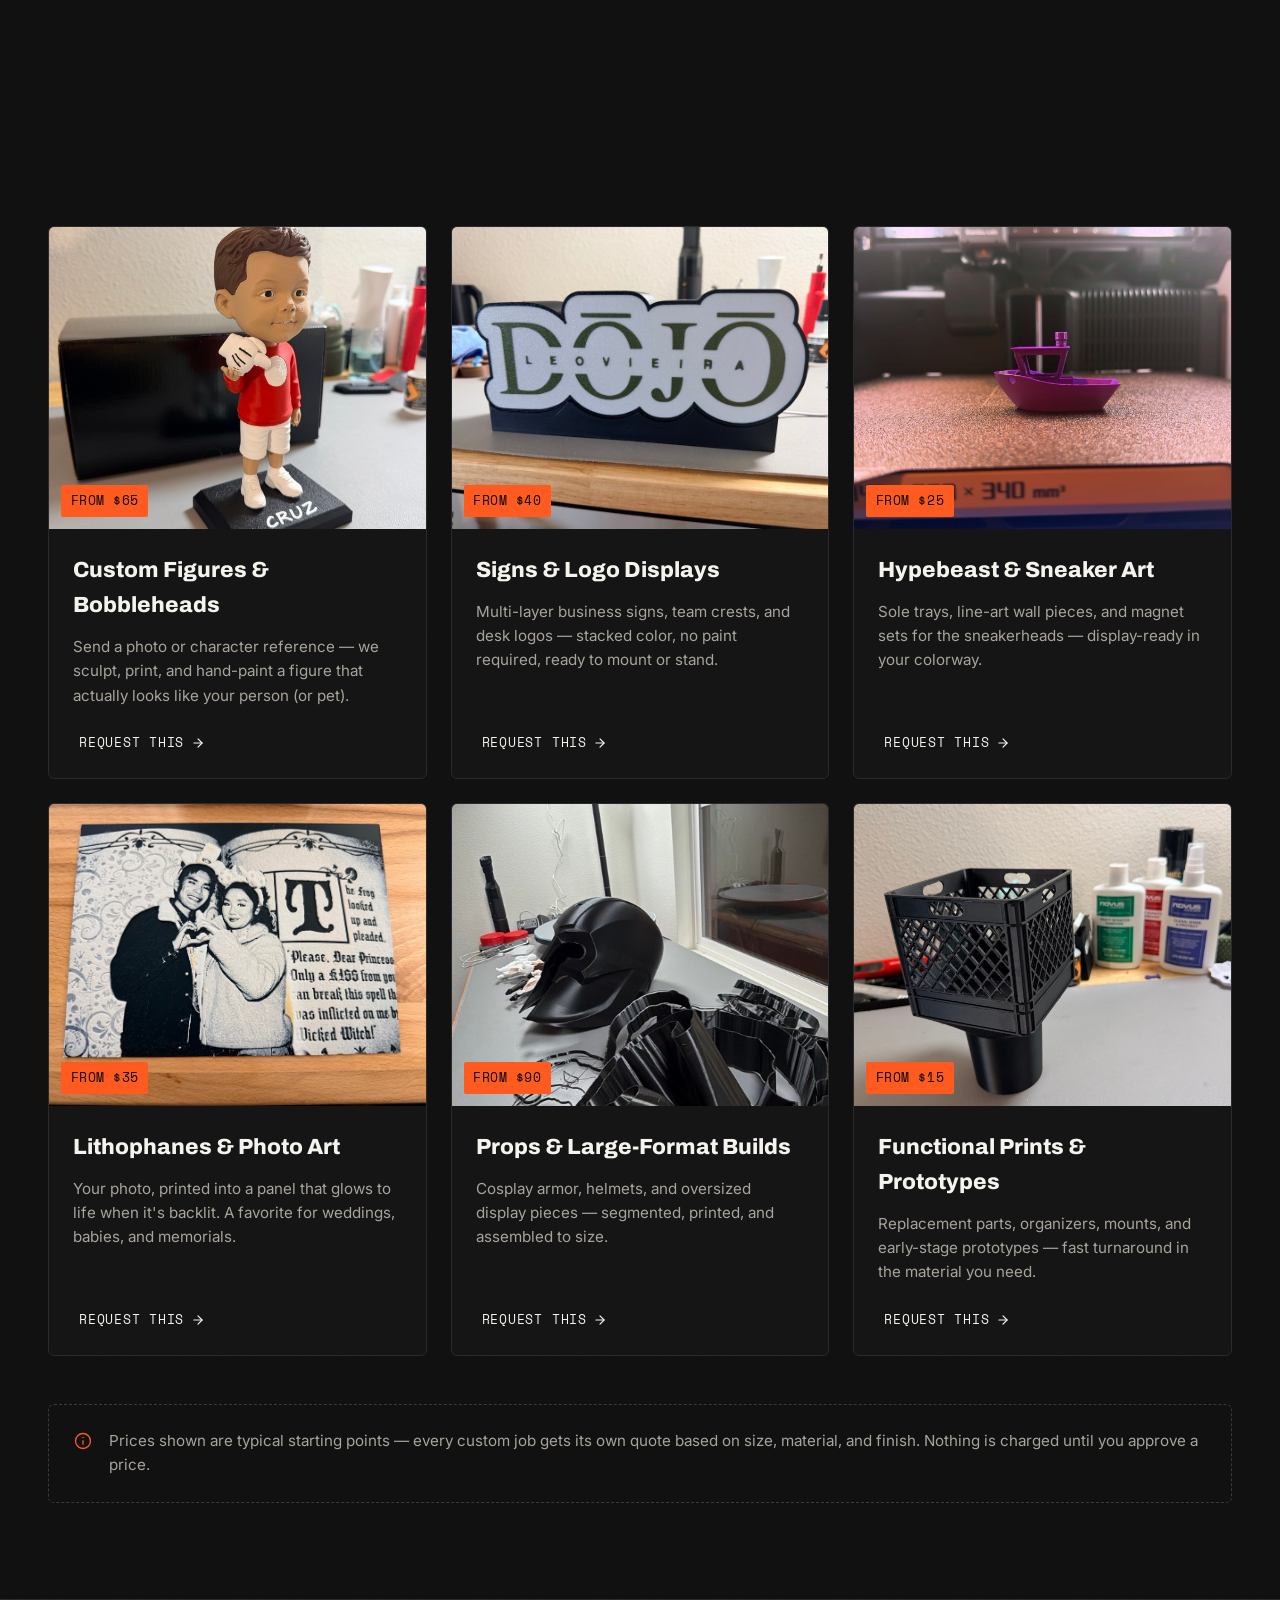
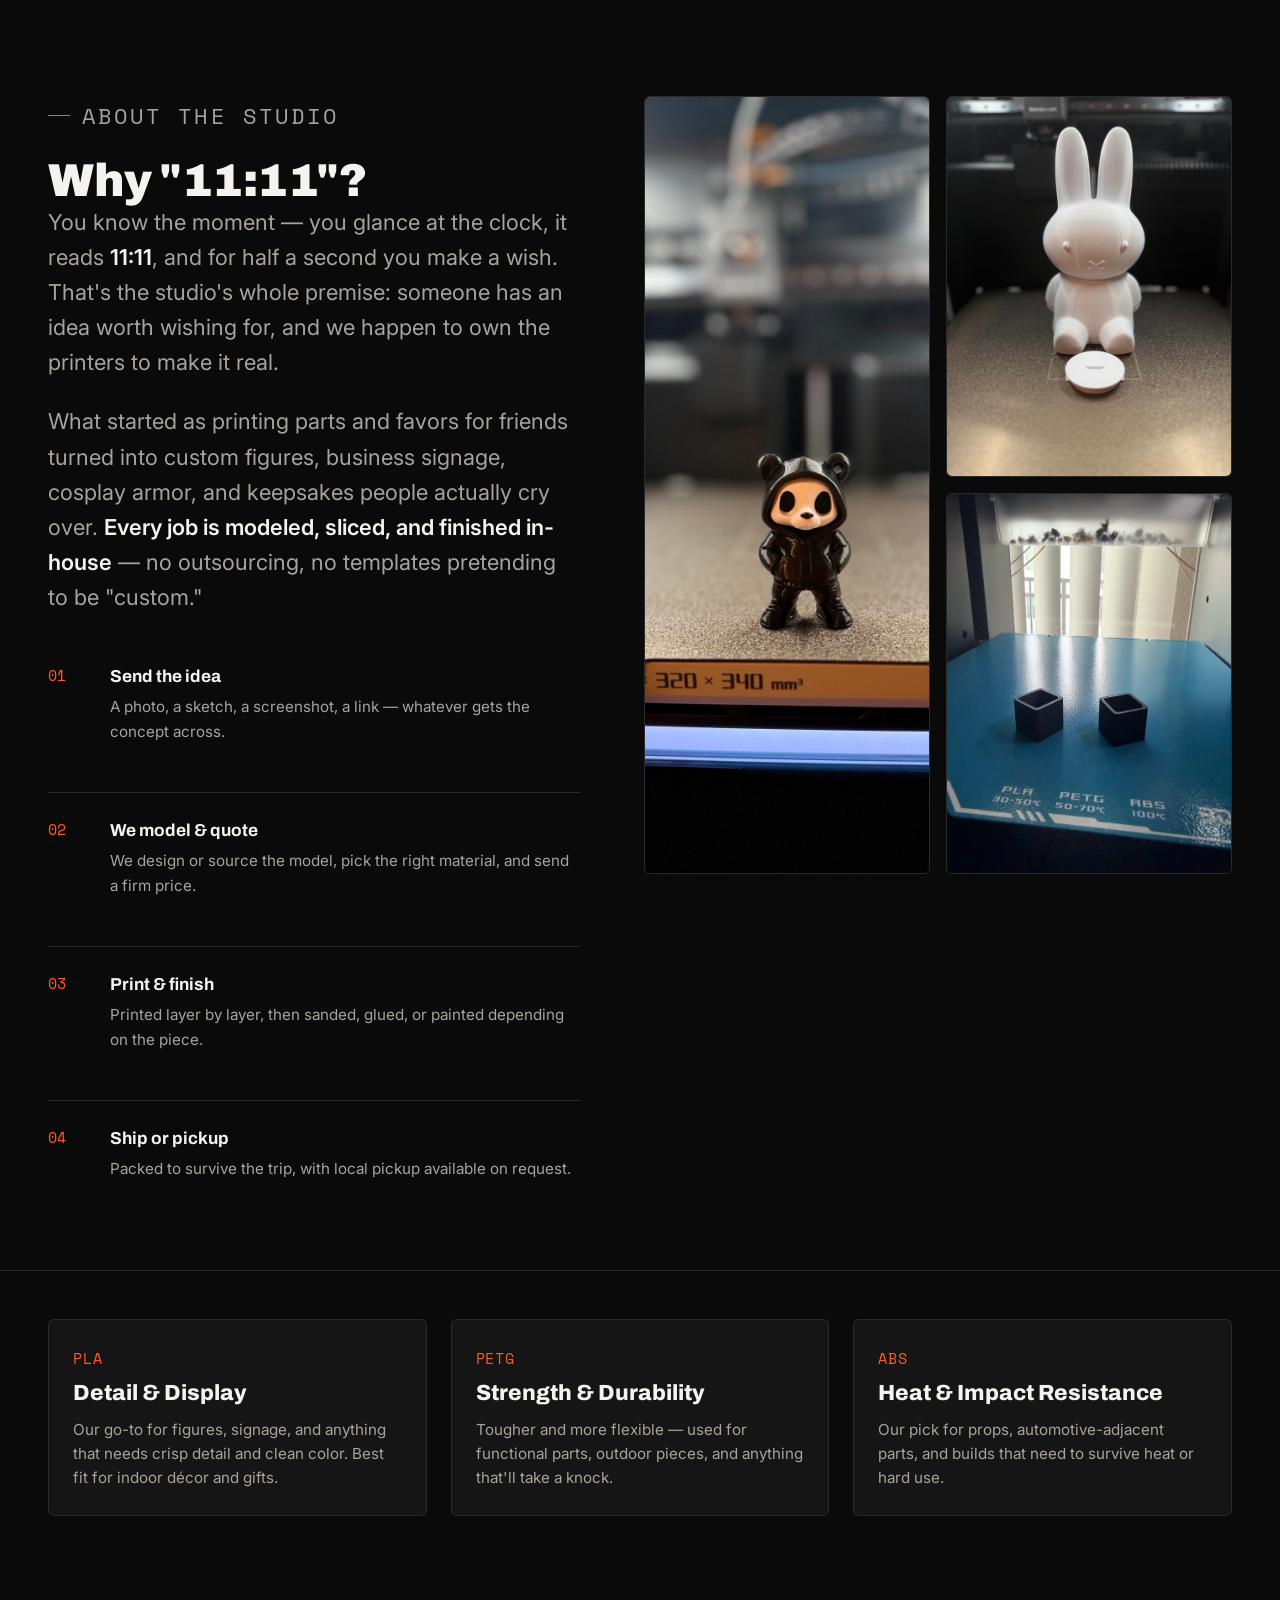
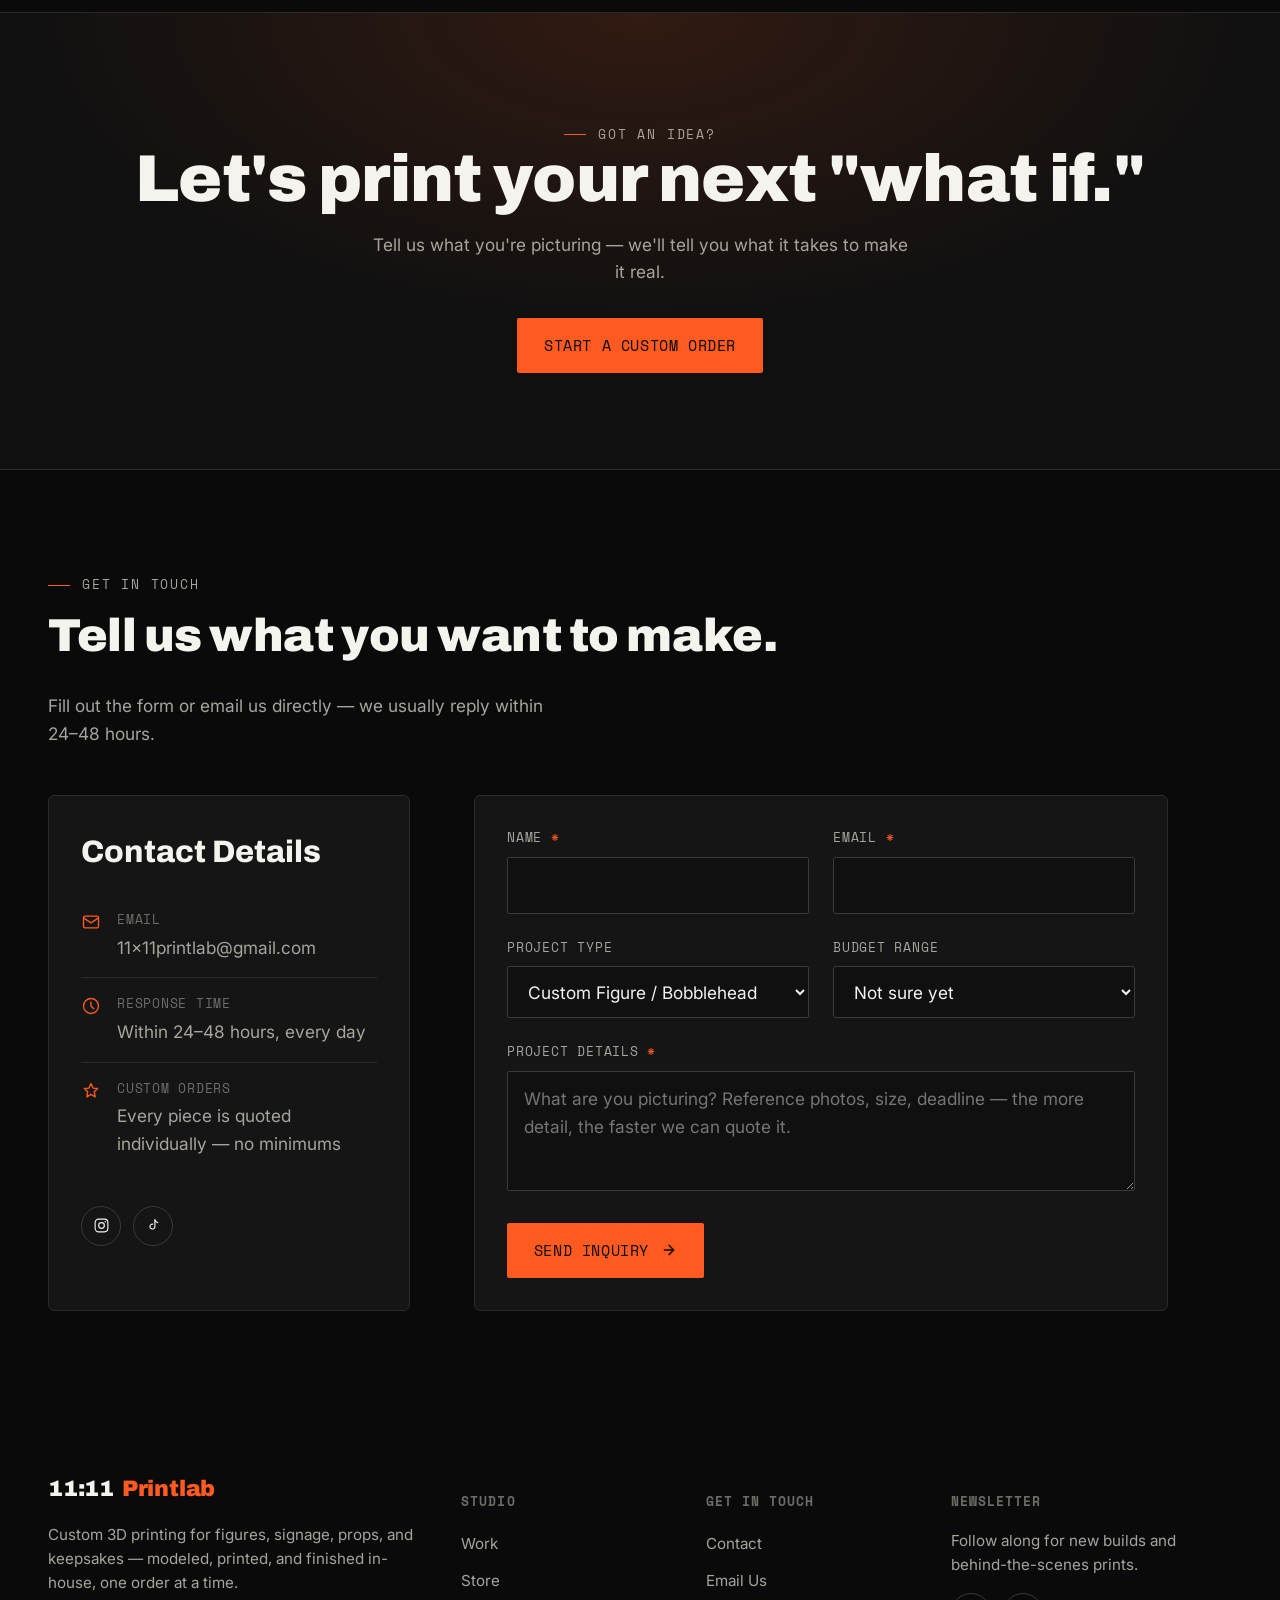
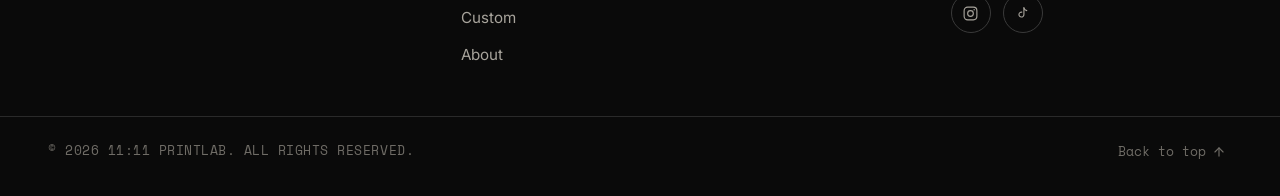
==== commit 5a1f0516: "Merge remote-tracking branch 'origin/main' into claude/team-koozies-product-page-db7174 # Conflicts:" ====
--- a/index.html
+++ b/index.html
@@ -6,7 +6,7 @@
 <title>11:11 Printlab — Custom 3D Printing Studio</title>
 <meta name="description" content="11:11 Printlab designs and prints custom 3D figures, signage, cosplay props, lithophanes, and one-of-one keepsakes. Based in your imagination, made real layer by layer.">
 <link rel="icon" href="data:image/svg+xml,%3Csvg xmlns='http://www.w3.org/2000/svg' viewBox='0 0 64 64'%3E%3Crect width='64' height='64' rx='12' fill='%230a0a0a'/%3E%3Crect x='10' y='10' width='44' height='44' rx='6' fill='none' stroke='%23ff5a1f' stroke-width='3'/%3E%3Cpath d='M20 44V20l12 12 12-12v24' fill='none' stroke='%23ff5a1f' stroke-width='3' stroke-linecap='round' stroke-linejoin='round'/%3E%3C/svg%3E">
-<link rel="stylesheet" href="css/style.css?v=20261027b">
+<link rel="stylesheet" href="css/style.css?v=20261027c">
 <script>
   /* Opening sequence gate: runs before first paint. The page stays fully usable without JS. */
   (function () {
@@ -157,14 +157,14 @@
           <span class="work-overlay"><span class="cat">Keepsakes &amp; Art</span><h3>Wedding Day Keepsake</h3></span>
         </a>
 
-        <a class="work-item" href="assets/work/boss-day-bobblehead.jpg" data-cat="figures" data-title="Boss's Day Bobblehead" data-cat-label="Figures &amp; Collectibles">
+        <a class="work-item" href="assets/work/boss-day-bobblehead.jpg?v=2" data-cat="figures" data-title="Boss's Day Bobblehead" data-cat-label="Figures &amp; Collectibles">
           <img src="assets/work/thumbs/boss-day-bobblehead.jpg" alt="Custom boss's day bobblehead desk set" width="900" height="675" loading="lazy">
           <span class="expand-icon"><svg viewBox="0 0 24 24" fill="none" stroke="currentColor" stroke-width="1.8" stroke-linecap="round" stroke-linejoin="round" aria-hidden="true"><polyline points="15 3 21 3 21 9"/><polyline points="9 21 3 21 3 15"/><line x1="21" y1="3" x2="14" y2="10"/><line x1="3" y1="21" x2="10" y2="14"/></svg></span>
           <span class="work-overlay"><span class="cat">Figures &amp; Collectibles</span><h3>Boss's Day Bobblehead</h3></span>
         </a>
 
         <a class="work-item" href="assets/work/spartan-helmet.jpg" data-cat="functional" data-title="Spartan Helmet" data-cat-label="Functional &amp; Props">
-          <img src="assets/work/thumbs/spartan-helmet.jpg" alt="Black and gold Spartan helmet on a display stand" width="900" height="675" loading="lazy">
+          <img src="assets/work/thumbs/spartan-helmet.jpg?v=2" alt="Black and gold Spartan helmet on a display stand" width="900" height="675" loading="lazy">
           <span class="expand-icon"><svg viewBox="0 0 24 24" fill="none" stroke="currentColor" stroke-width="1.8" stroke-linecap="round" stroke-linejoin="round" aria-hidden="true"><polyline points="15 3 21 3 21 9"/><polyline points="9 21 3 21 3 15"/><line x1="21" y1="3" x2="14" y2="10"/><line x1="3" y1="21" x2="10" y2="14"/></svg></span>
           <span class="work-overlay"><span class="cat">Functional &amp; Props</span><h3>Spartan Helmet</h3></span>
         </a>
@@ -913,6 +913,6 @@
 
 <div class="toast" id="toast"></div>
 
-<script src="js/main.js?v=20261027b"></script>
+<script src="js/main.js?v=20261027c"></script>
 </body>
 </html>
--- a/css/style.css
+++ b/css/style.css
@@ -1082,6 +1082,13 @@
 }
 .buy-btn[aria-disabled="true"]:hover{ background: var(--surface-2); }
 .product-card:hover{ transform: none; }
+.product-option{ margin-top: var(--space-2); }
+.product-ship{
+  display: block; font-family: var(--font-mono); font-size: var(--fs-xs);
+  font-weight: 400; letter-spacing: 0.04em; color: var(--text-dim);
+}
+.product-option select{ width: 100%; cursor: pointer; }
+.shop-card-media > a{ display: block; width: 100%; height: 100%; }
 
 /* ==========================================================================
    Opening sequence
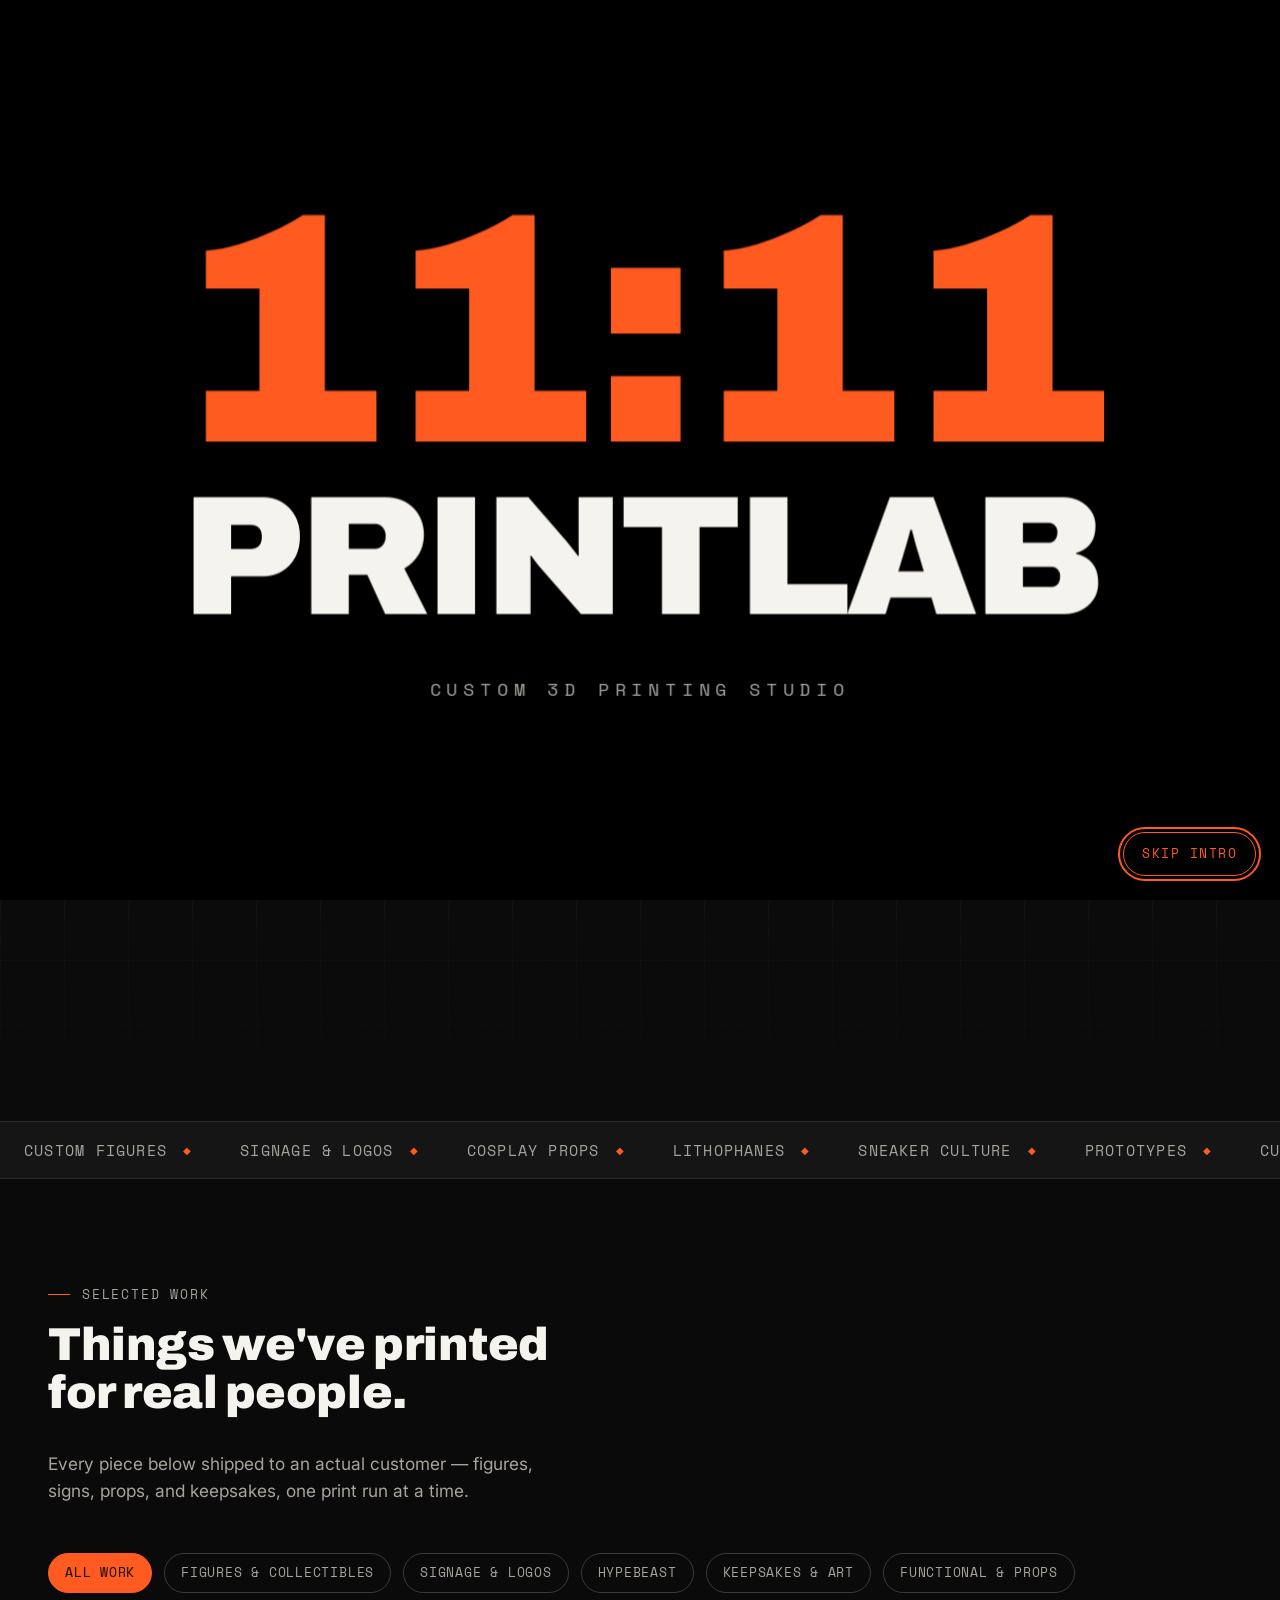
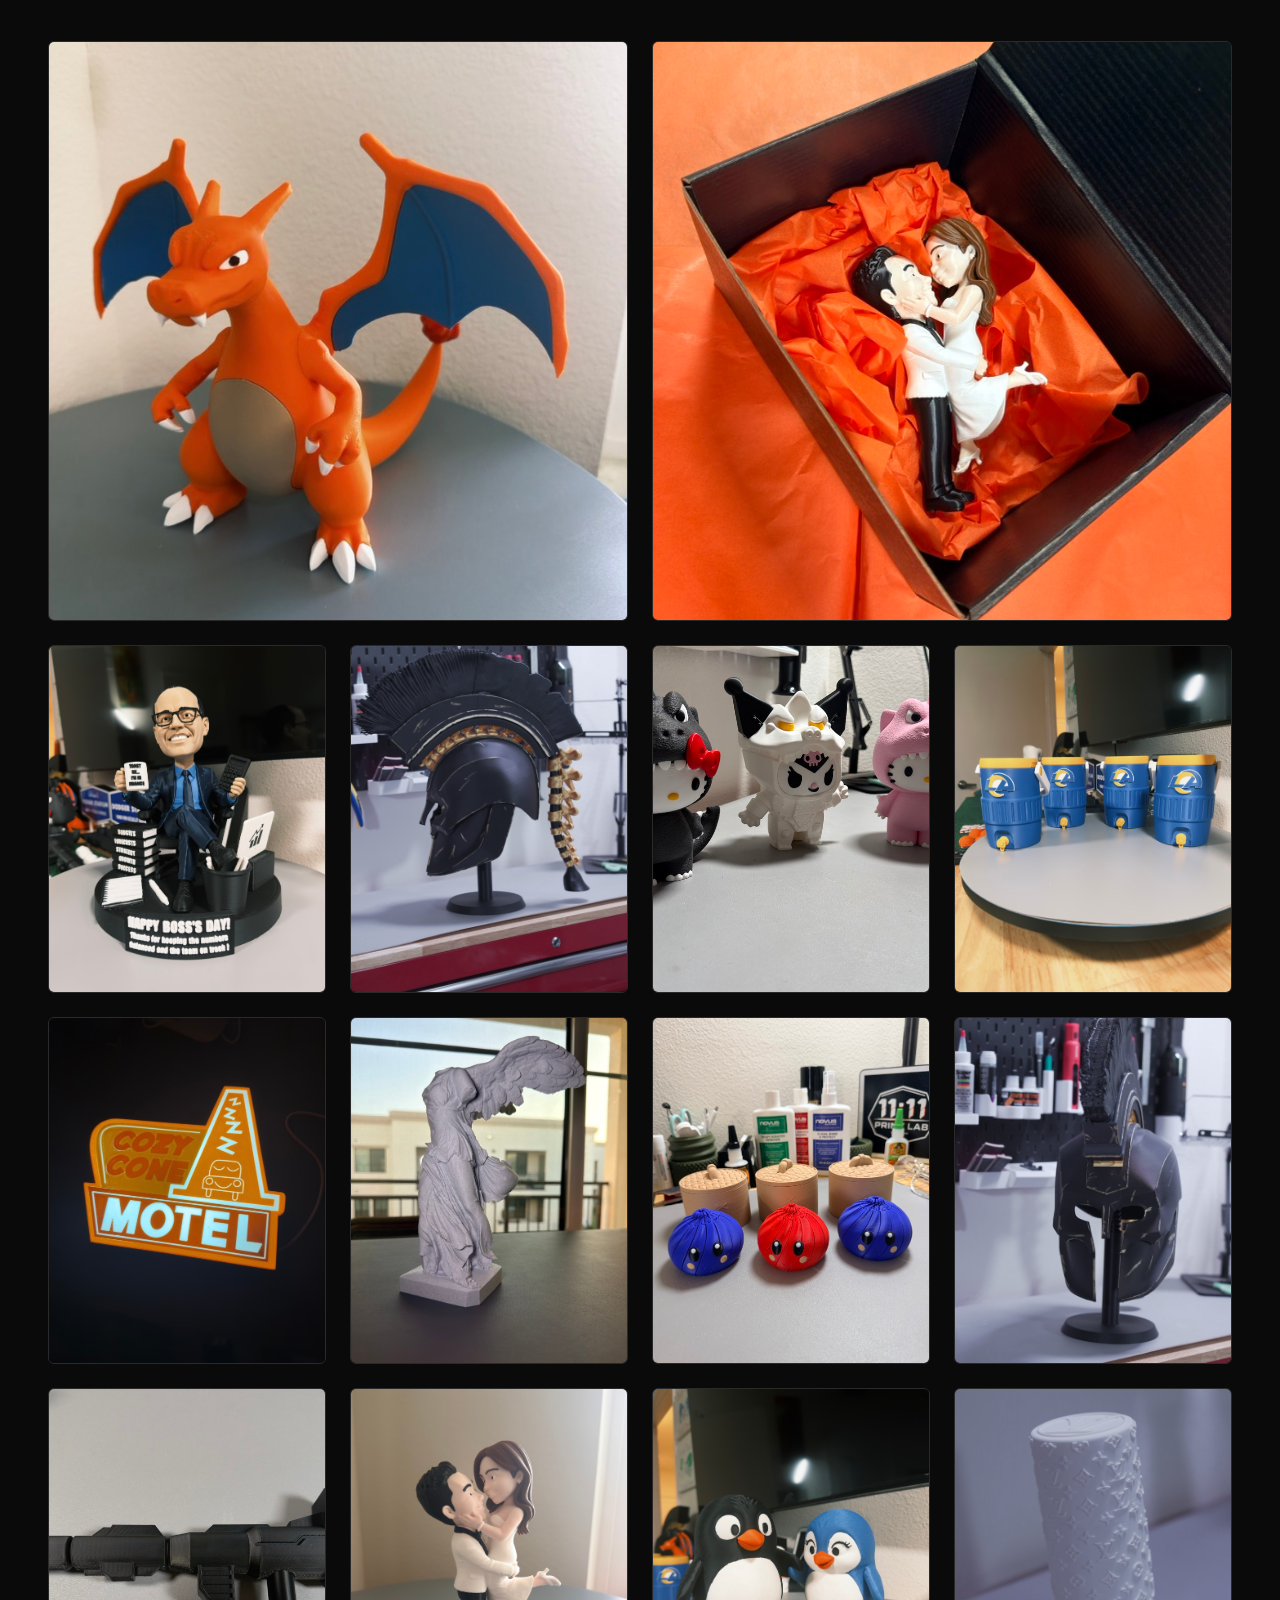
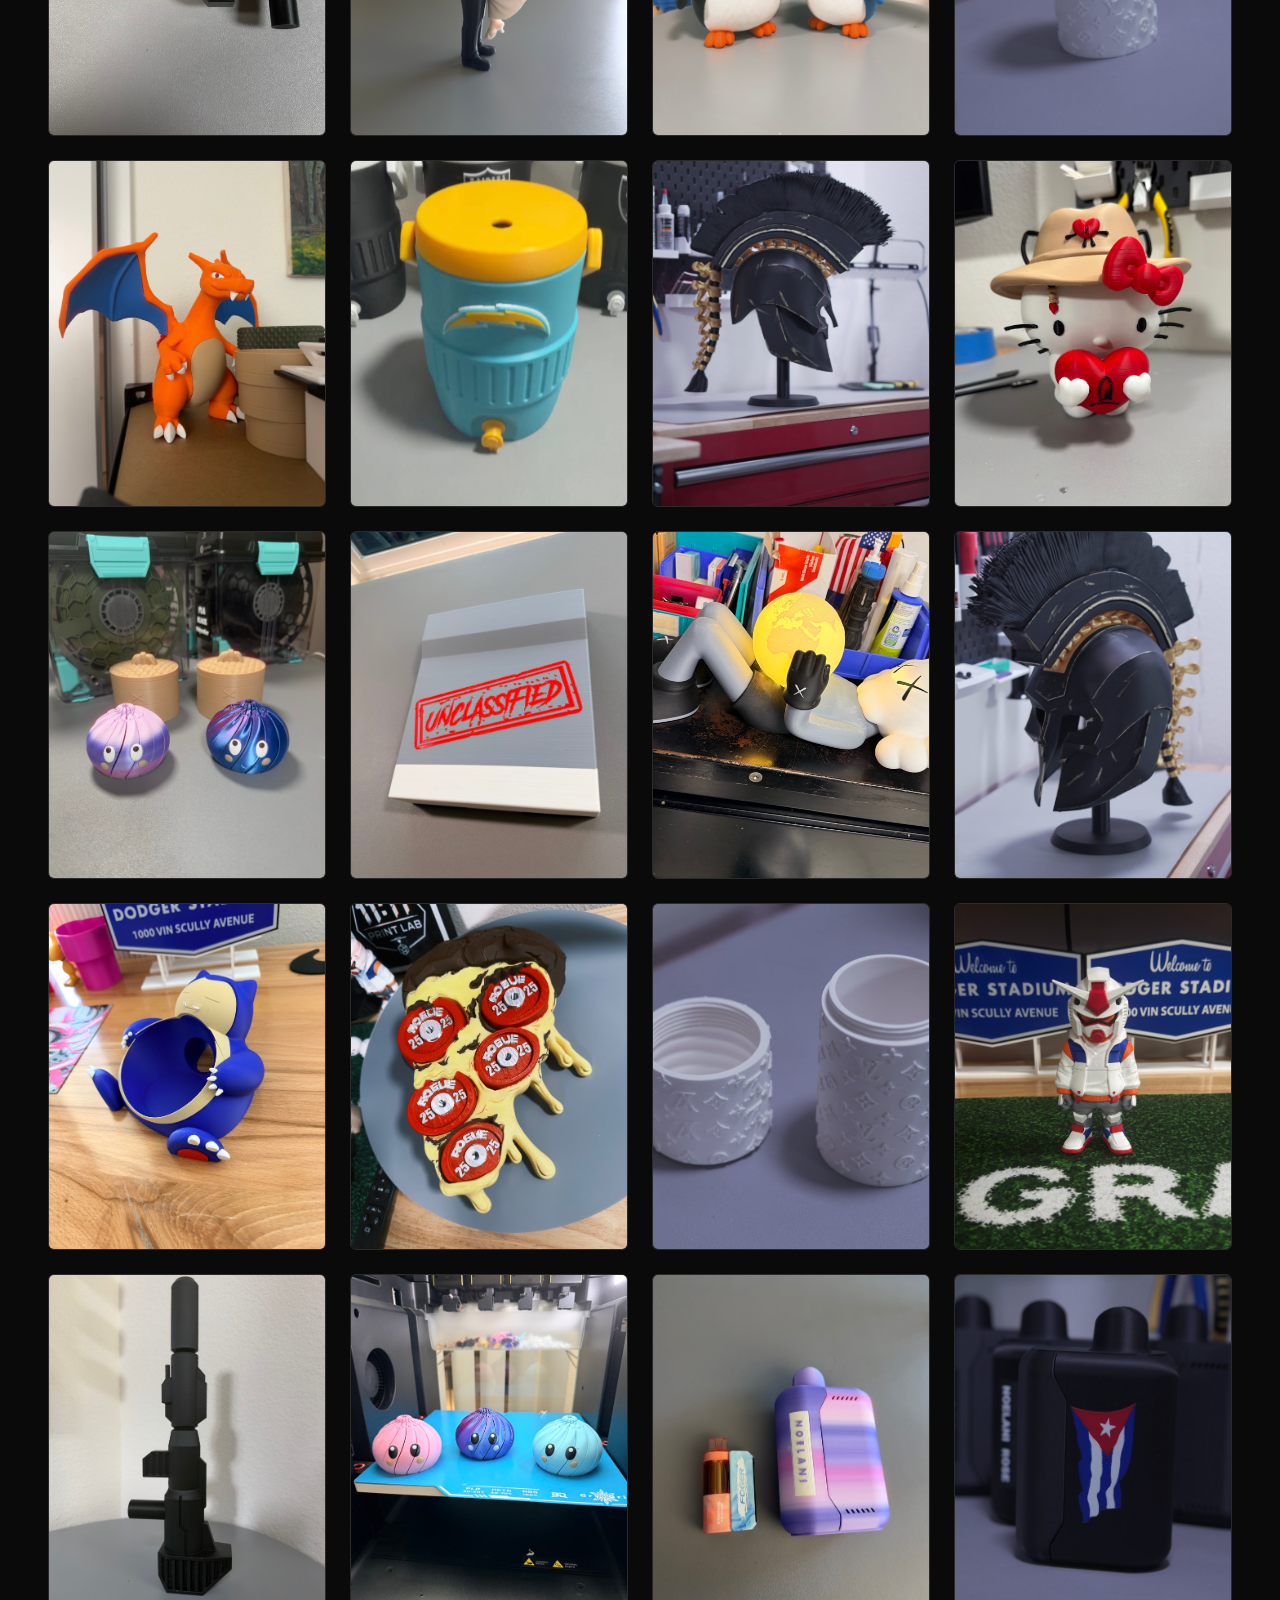
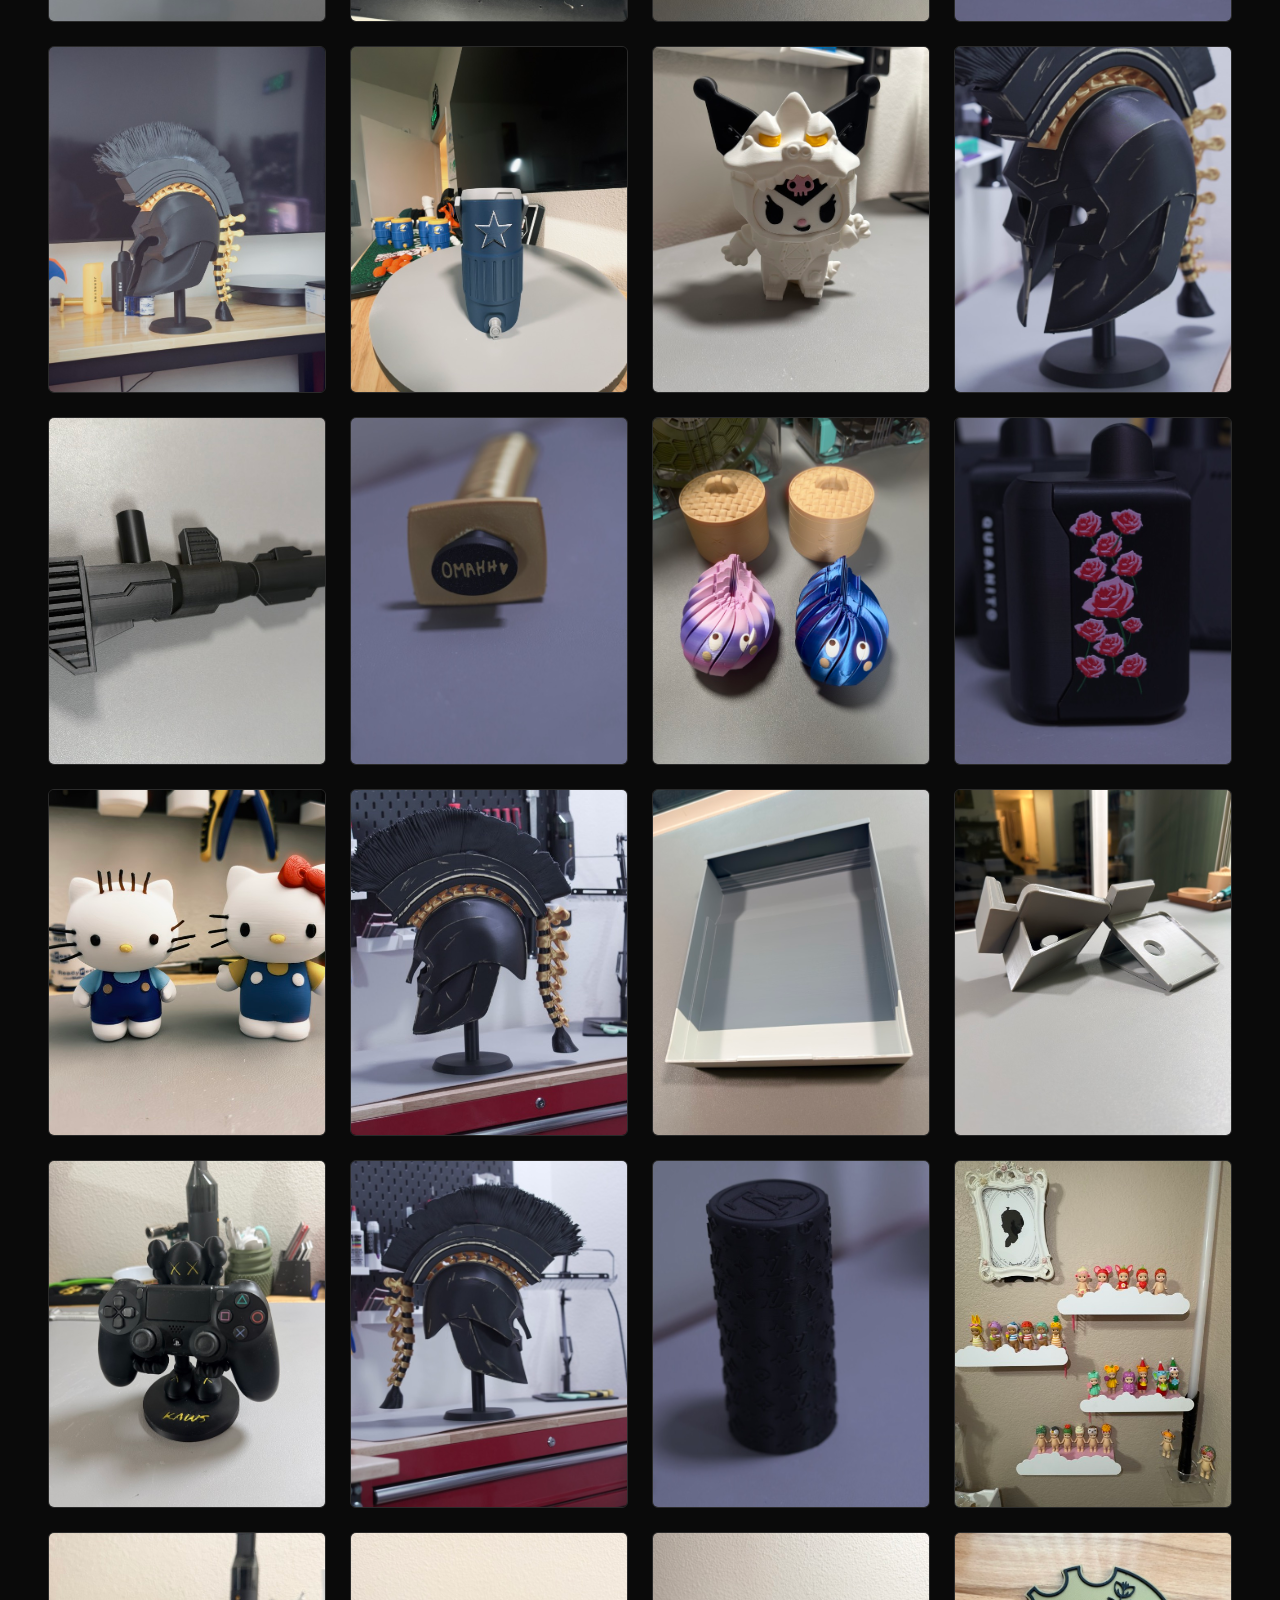
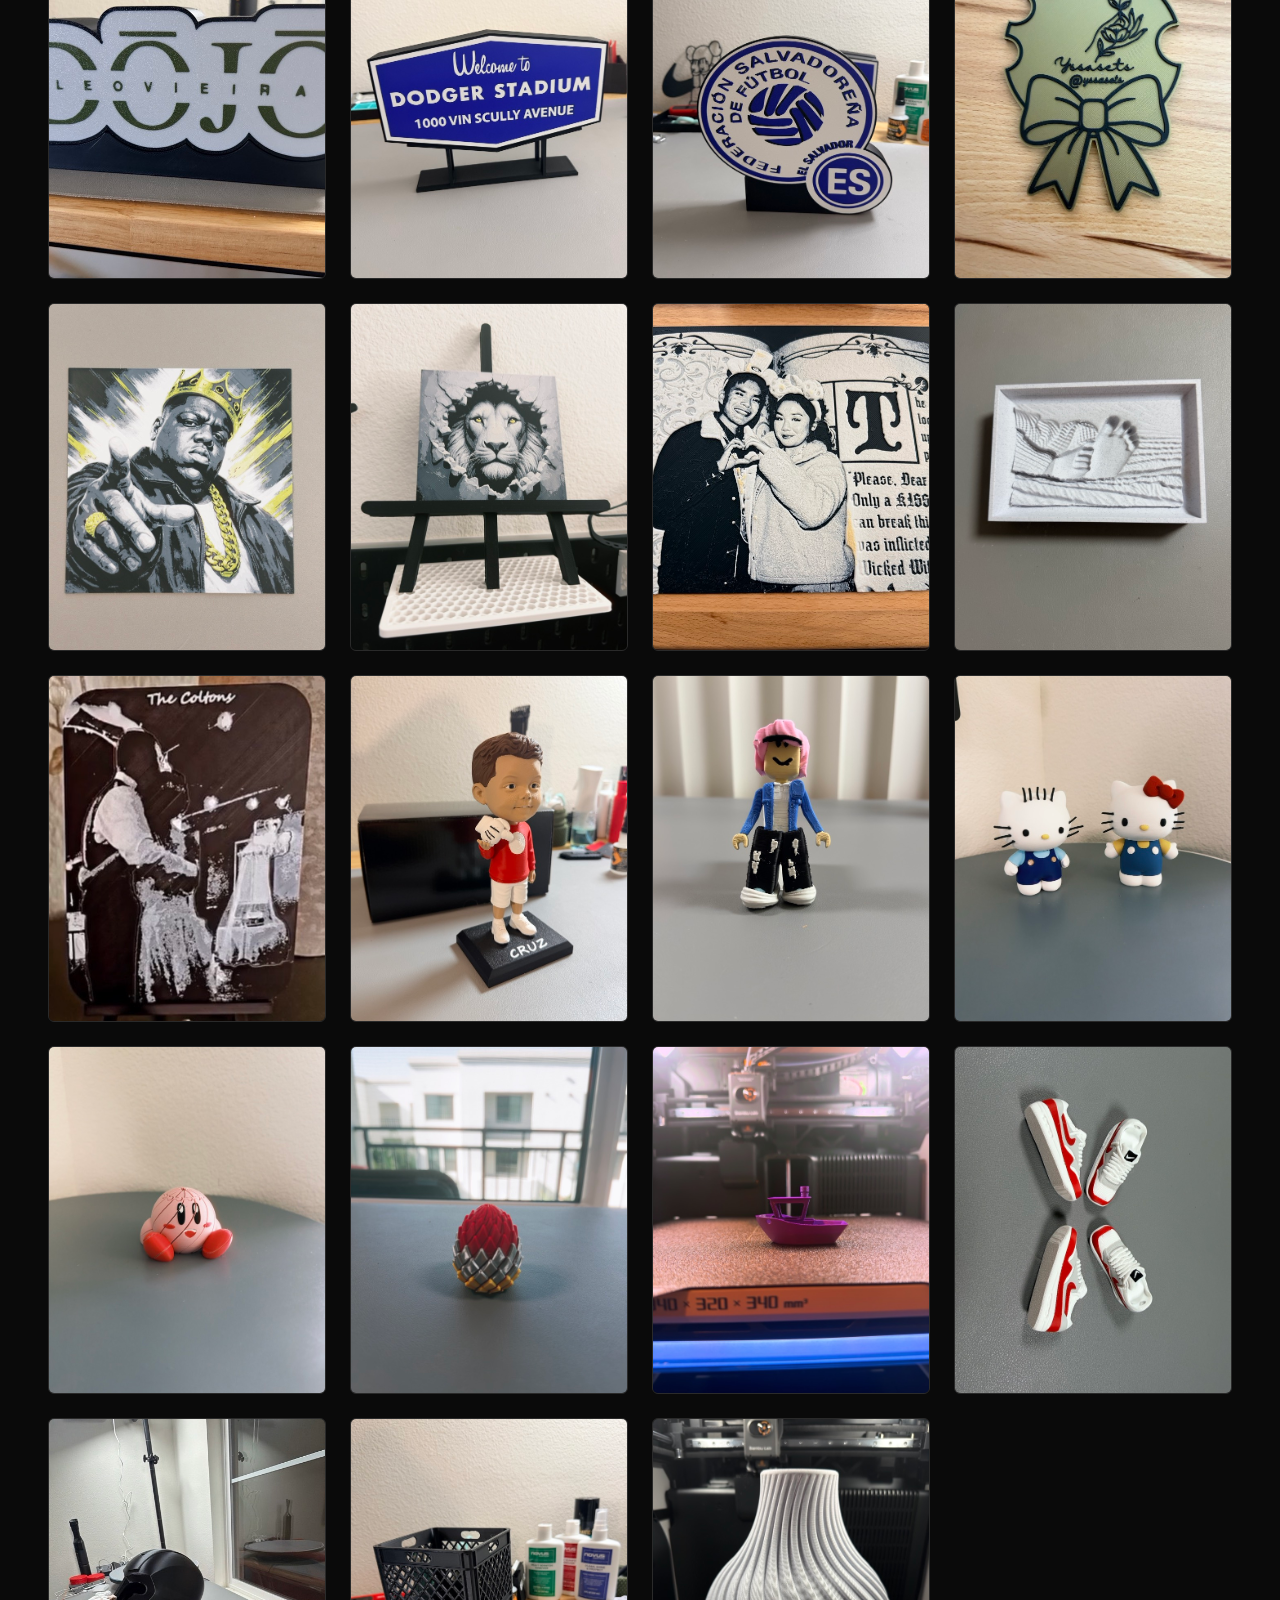
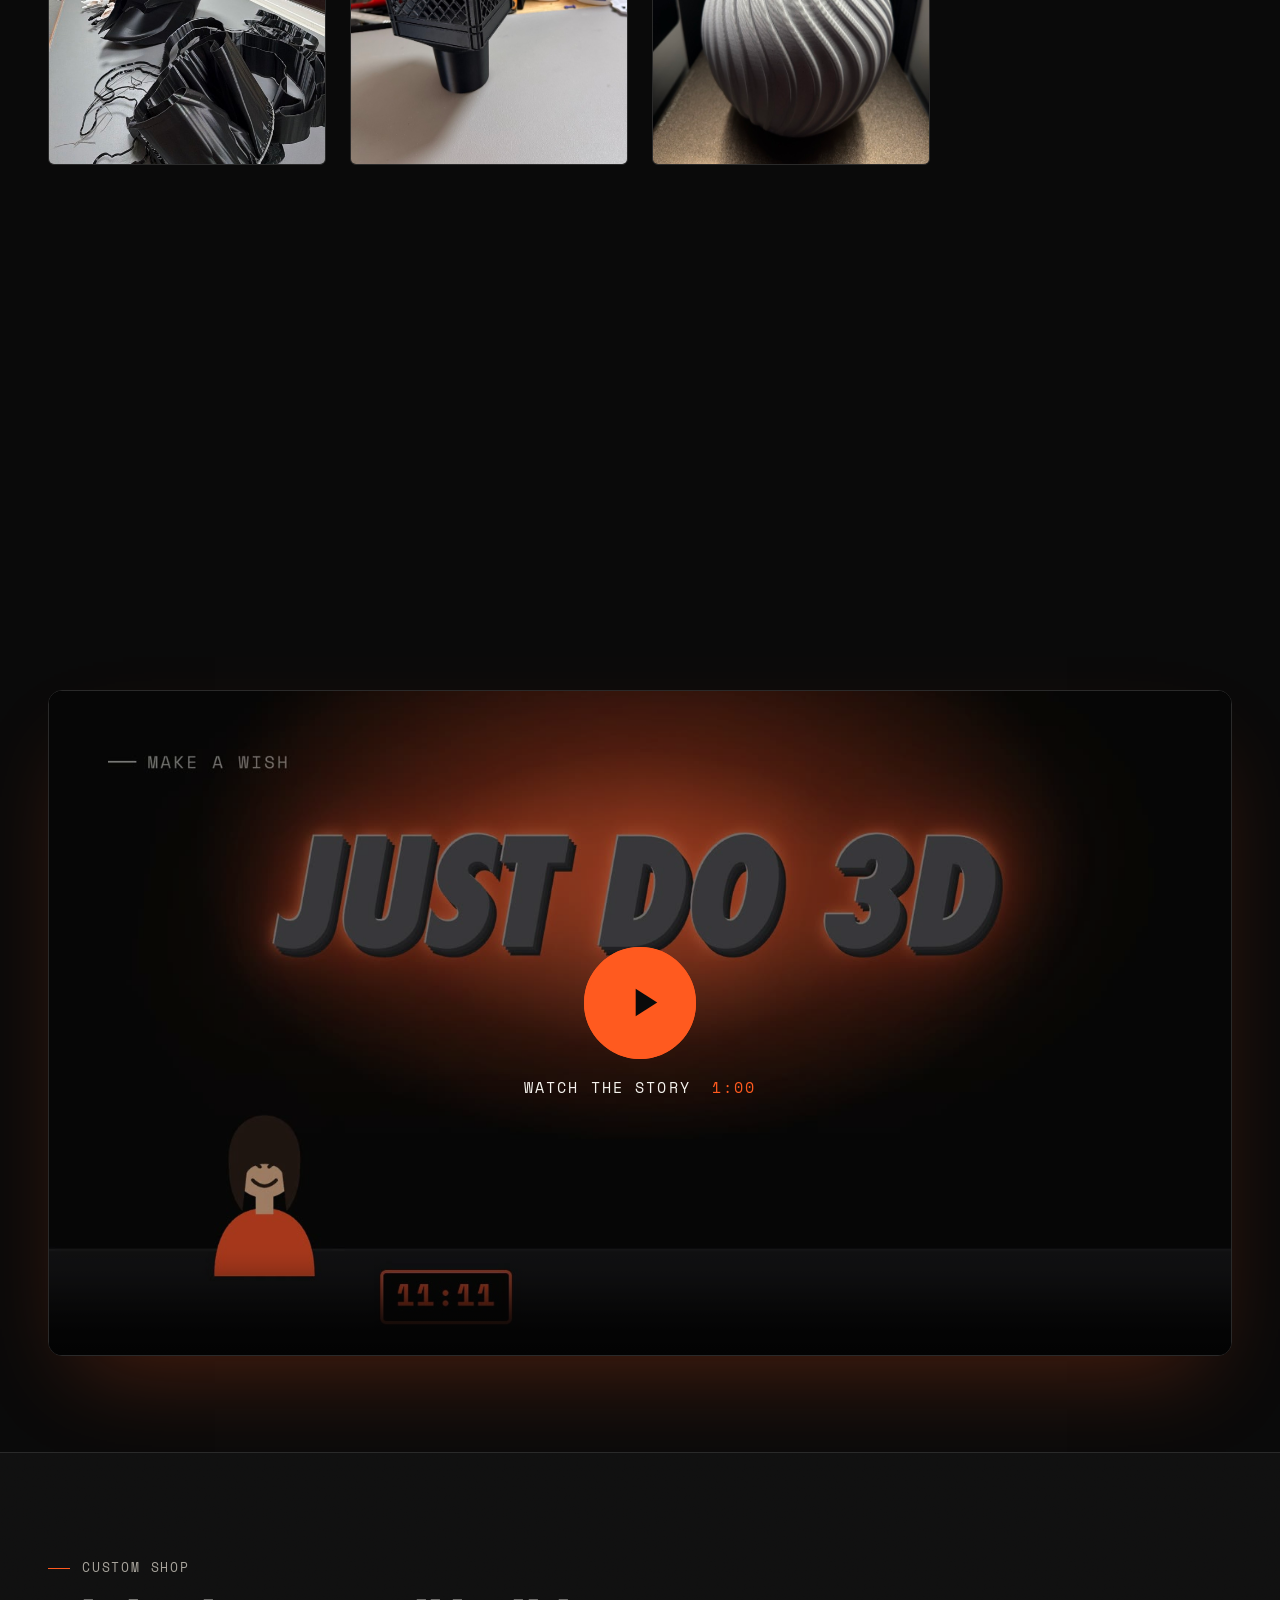
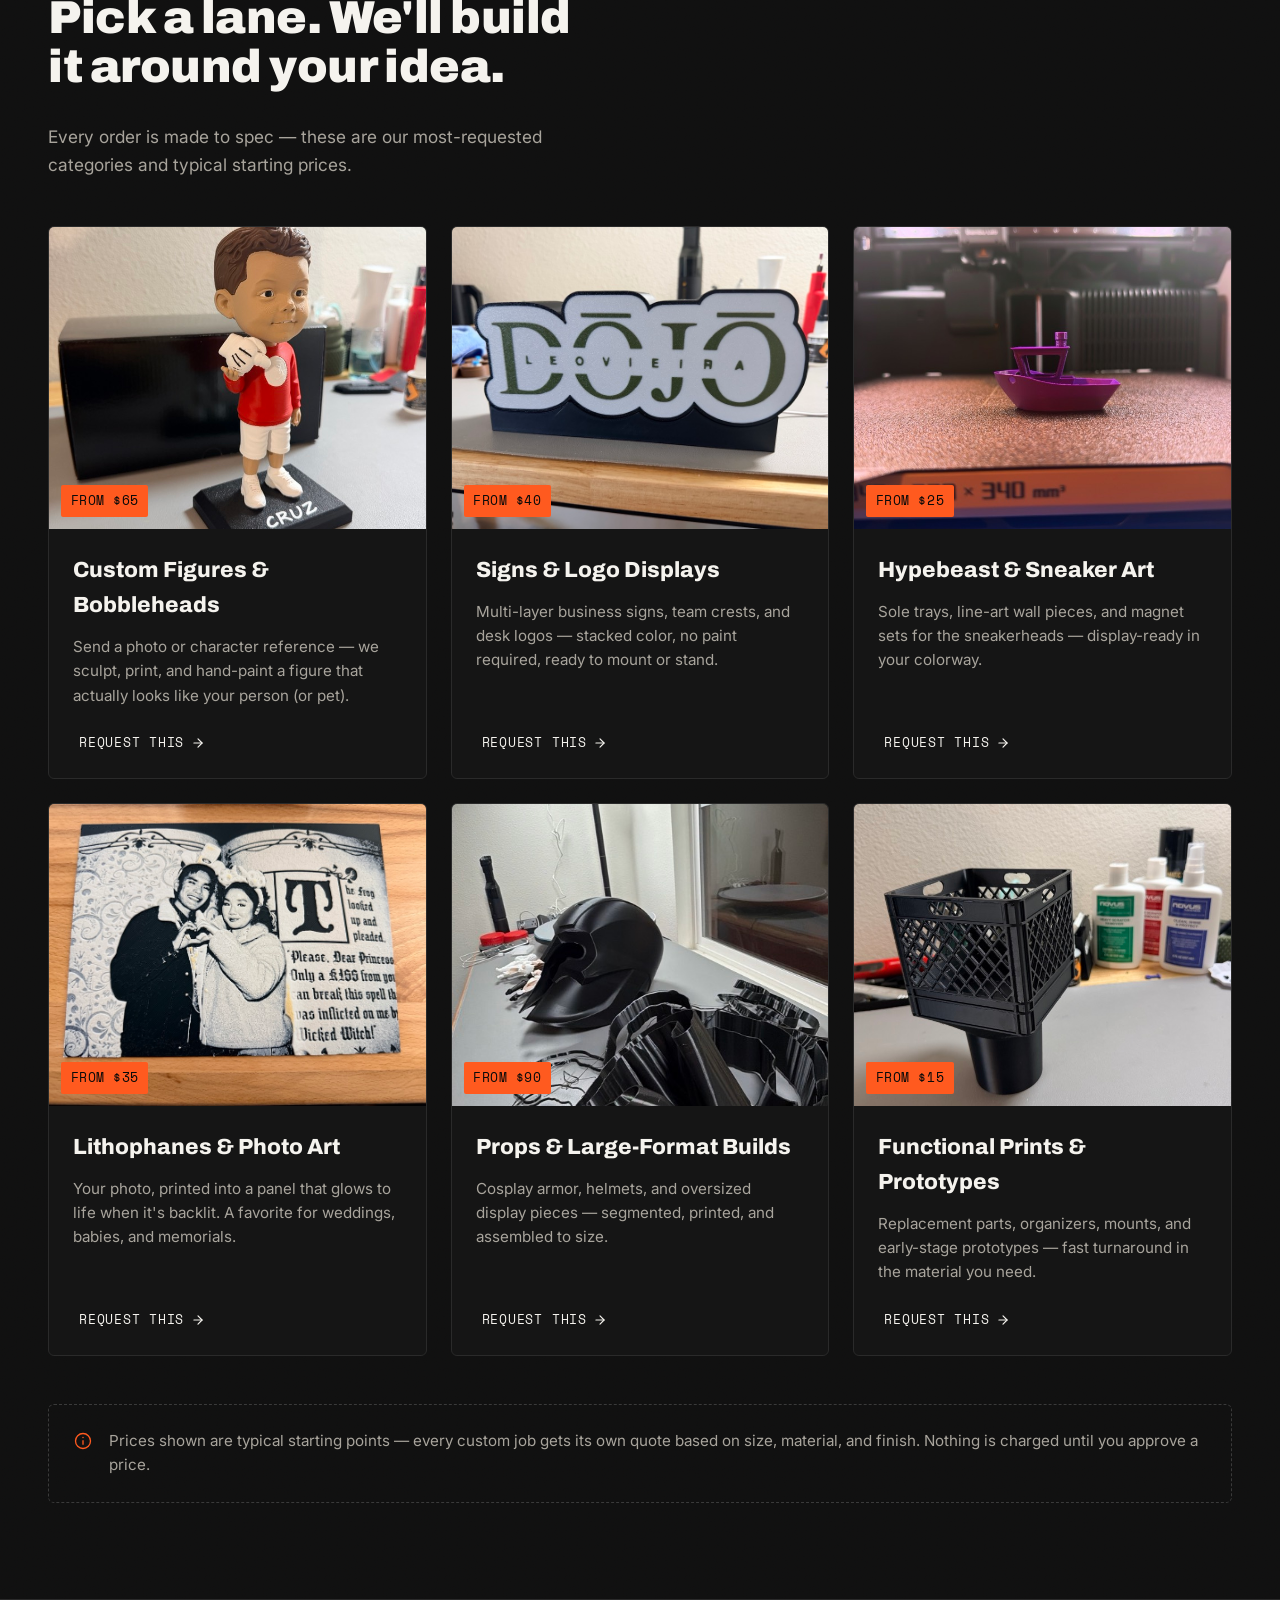
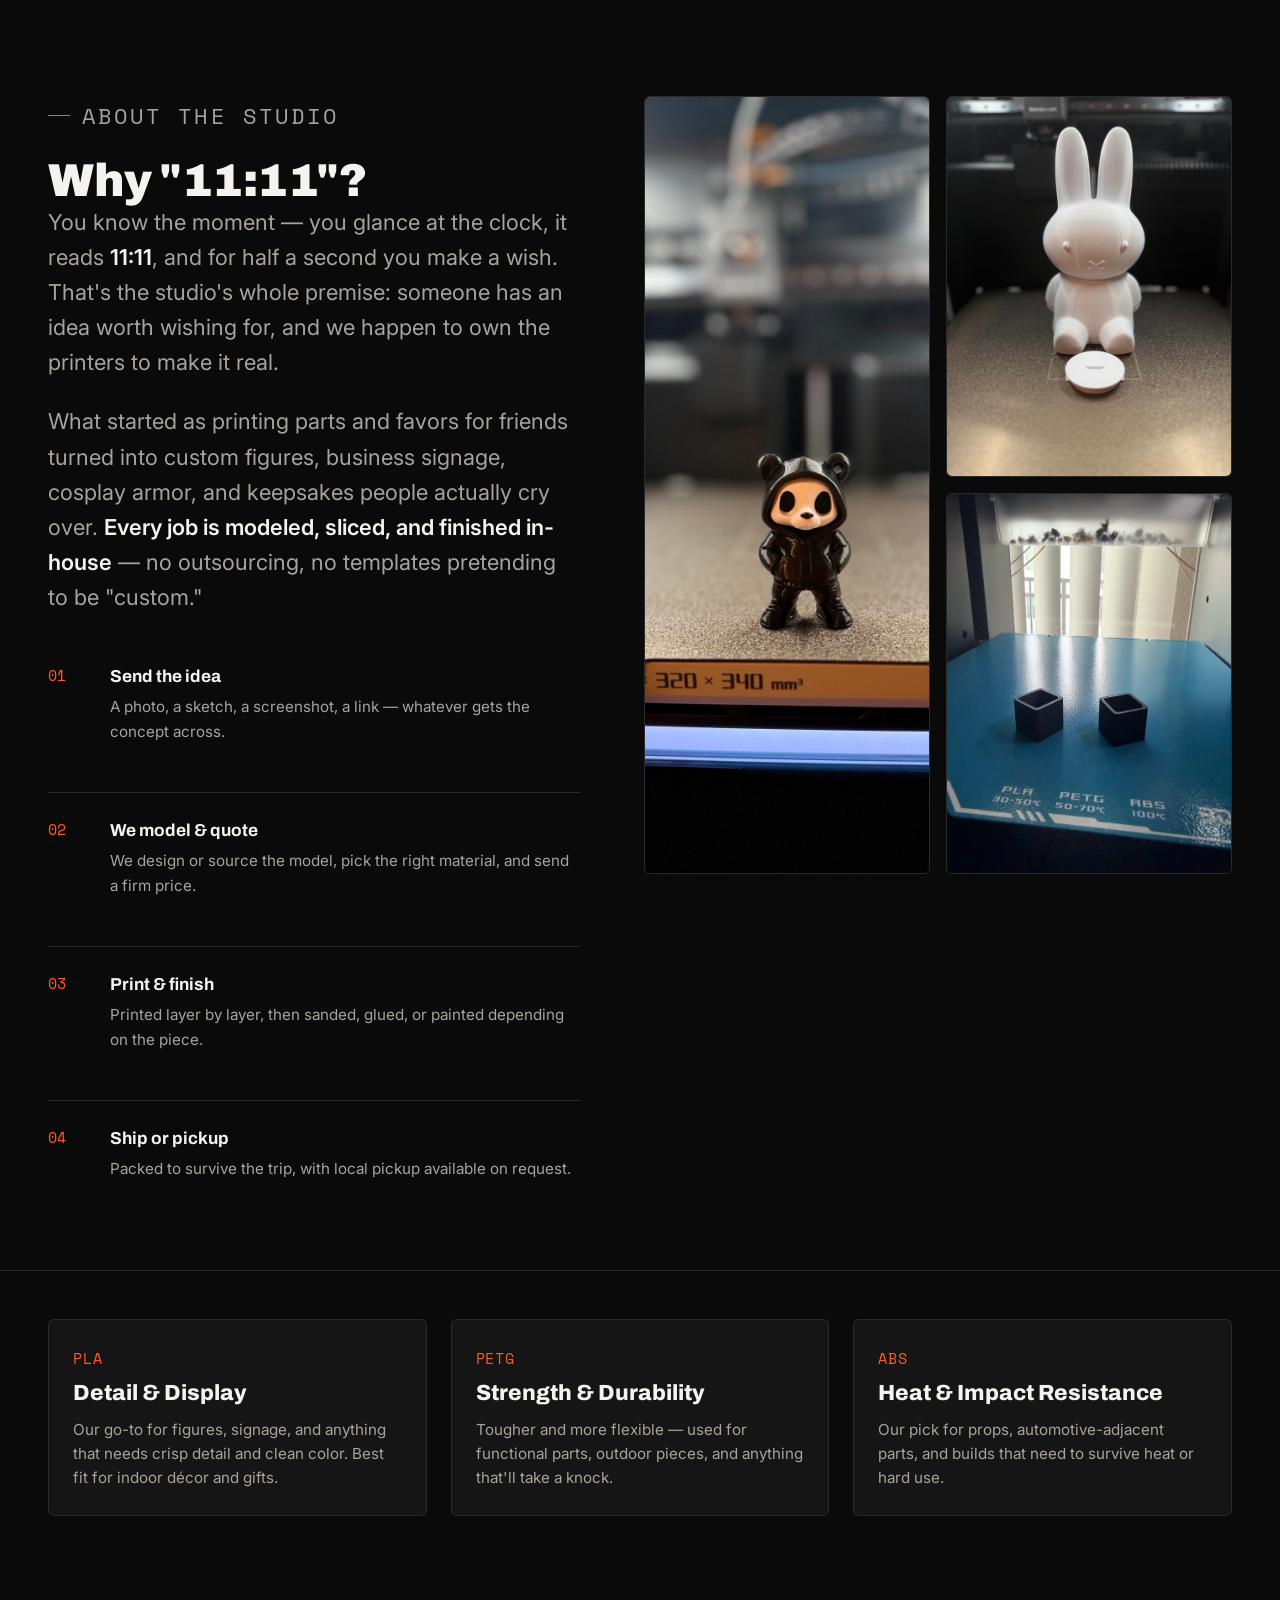
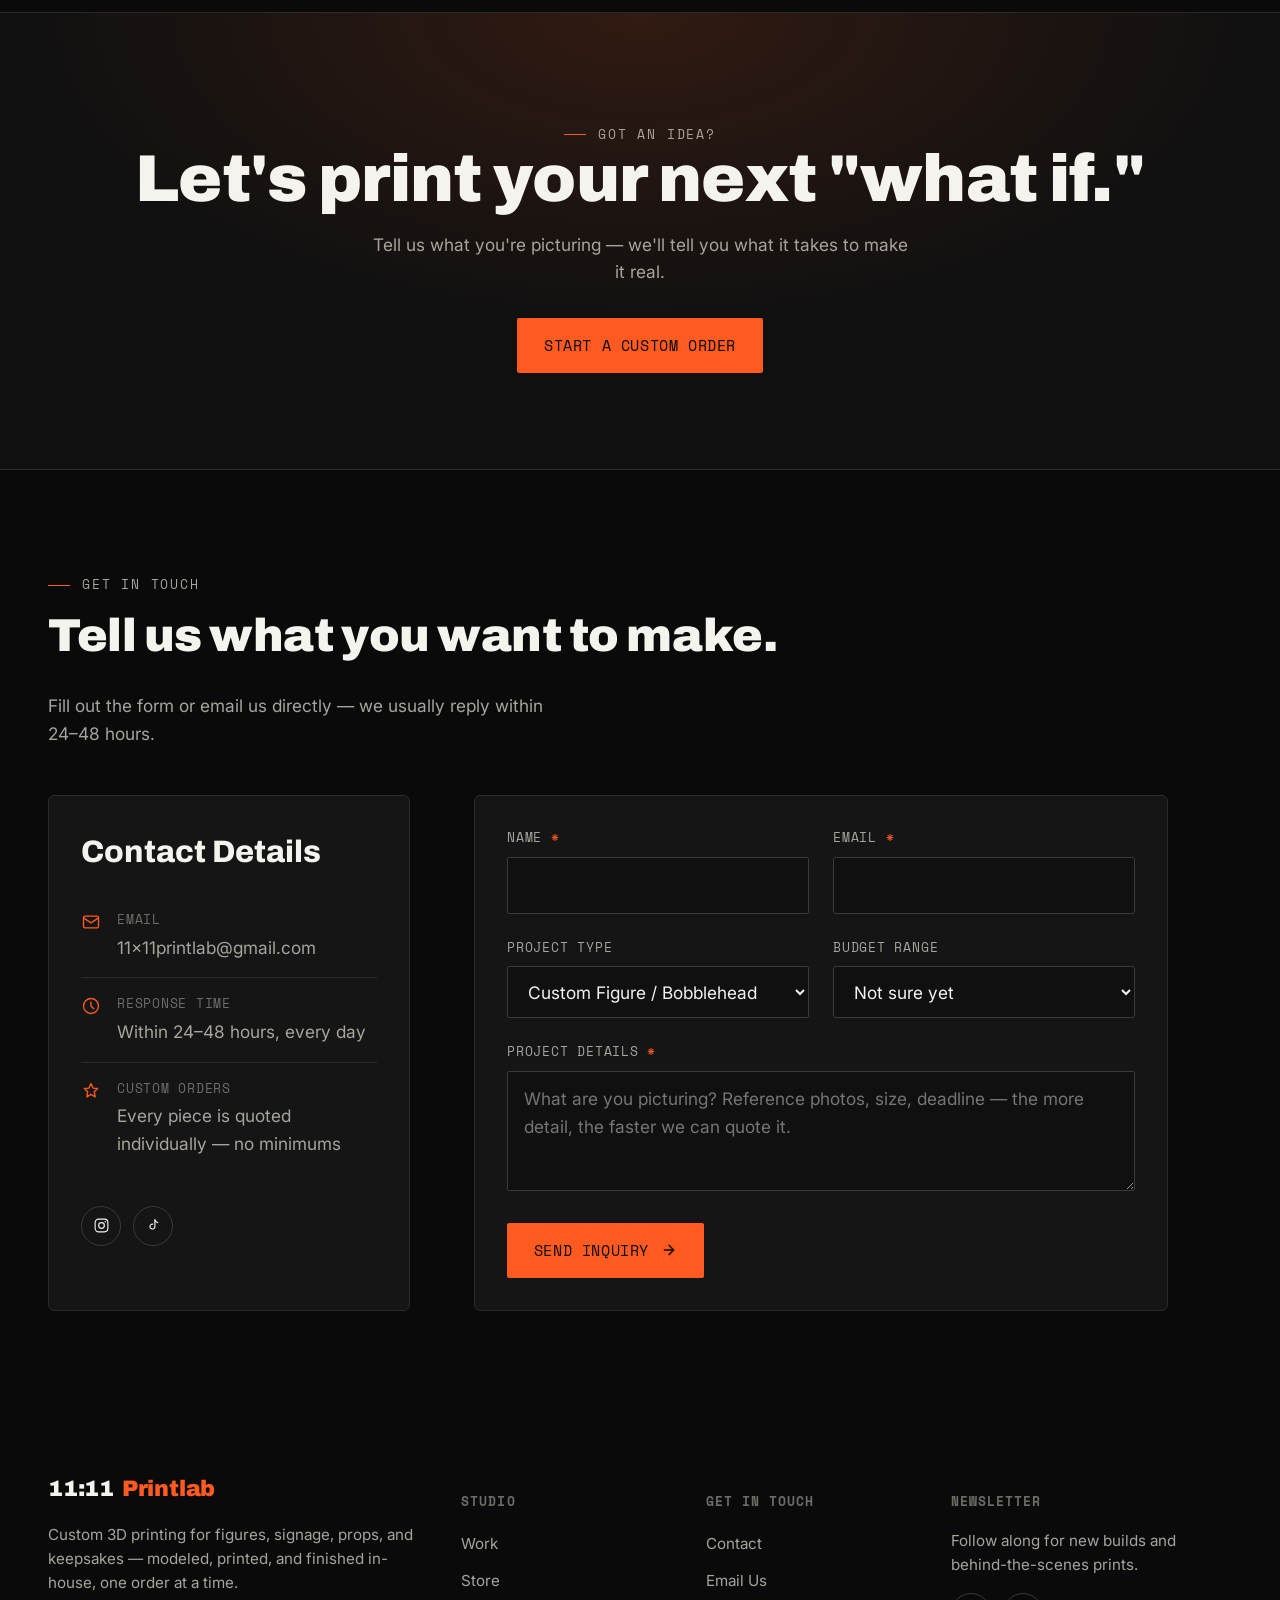
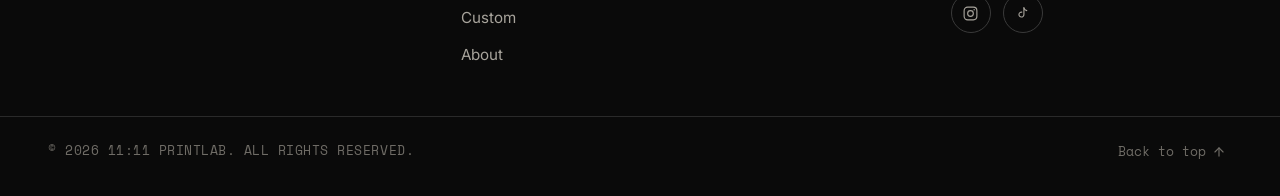
==== commit 2273c76c: "Add Your Team Koozies product with team and size dropdowns 32 NFL teams x 3 can sizes, $15 + $10 fla" ====
--- a/index.html
+++ b/index.html
@@ -6,7 +6,7 @@
 <title>11:11 Printlab — Custom 3D Printing Studio</title>
 <meta name="description" content="11:11 Printlab designs and prints custom 3D figures, signage, cosplay props, lithophanes, and one-of-one keepsakes. Based in your imagination, made real layer by layer.">
 <link rel="icon" href="data:image/svg+xml,%3Csvg xmlns='http://www.w3.org/2000/svg' viewBox='0 0 64 64'%3E%3Crect width='64' height='64' rx='12' fill='%230a0a0a'/%3E%3Crect x='10' y='10' width='44' height='44' rx='6' fill='none' stroke='%23ff5a1f' stroke-width='3'/%3E%3Cpath d='M20 44V20l12 12 12-12v24' fill='none' stroke='%23ff5a1f' stroke-width='3' stroke-linecap='round' stroke-linejoin='round'/%3E%3C/svg%3E">
-<link rel="stylesheet" href="css/style.css?v=20261027c">
+<link rel="stylesheet" href="css/style.css?v=20261027b">
 <script>
   /* Opening sequence gate: runs before first paint. The page stays fully usable without JS. */
   (function () {
@@ -913,6 +913,6 @@
 
 <div class="toast" id="toast"></div>
 
-<script src="js/main.js?v=20261027c"></script>
+<script src="js/main.js?v=20261027b"></script>
 </body>
 </html>
--- a/css/style.css
+++ b/css/style.css
@@ -1192,78 +1192,16 @@
 .video-play-label i{ font-style: normal; color: var(--orange); margin-left: 0.6rem; }
 @media (prefers-reduced-motion: reduce){ .video-play-btn::after{ animation: none; opacity: 0; } }
 
-/* ==========================================================================
-   Product page
-   ========================================================================== */
-.product-page{ padding-top: calc(var(--space-9) - var(--space-3)); }
-.breadcrumb{
-  display: flex; flex-wrap: wrap; gap: 0.5rem;
-  font-family: var(--font-mono); font-size: var(--fs-xs);
-  text-transform: uppercase; letter-spacing: 0.06em; color: var(--text-faint);
-  margin-bottom: var(--space-5);
-}
-.breadcrumb a{ color: var(--text-dim); }
-.breadcrumb a:hover{ color: var(--orange); }
-.product-layout{
-  display: grid; grid-template-columns: minmax(0, 1fr); gap: var(--space-6);
-  align-items: start;
-}
-@media (min-width: 960px){
-  .product-layout{ grid-template-columns: minmax(0, 1.1fr) minmax(0, 0.9fr); gap: var(--space-7); }
-  .product-gallery{ position: sticky; top: calc(var(--space-8) + var(--space-2)); }
-}
-.gallery-main{
-  aspect-ratio: 4 / 3; border-radius: var(--radius-lg); overflow: hidden;
-  background: #ece8e1; border: 1px solid var(--border);
-}
-.gallery-main img{ width: 100%; height: 100%; object-fit: contain; }
-.gallery-thumbs{
-  display: grid; grid-template-columns: repeat(5, minmax(0, 1fr)); gap: var(--space-2);
-  margin-top: var(--space-2);
-}
-.gallery-thumb{
-  aspect-ratio: 4 / 3; border-radius: var(--radius-md); overflow: hidden;
-  background: #ece8e1; border: 2px solid transparent; padding: 0; cursor: pointer;
-  transition: border-color var(--dur-fast);
-}
-.gallery-thumb img{ width: 100%; height: 100%; object-fit: cover; }
-.gallery-thumb:hover{ border-color: var(--border-strong); }
-.gallery-thumb[aria-pressed="true"]{ border-color: var(--orange); }
-
-.product-info .eyebrow{ margin-bottom: var(--space-2); }
-.product-title{
-  font-family: var(--font-display); font-weight: 800; font-size: var(--fs-3xl);
-  text-transform: uppercase; letter-spacing: -0.02em; line-height: 0.95;
-}
-.product-info .product-price{ display: block; margin-top: var(--space-3); font-size: var(--fs-2xl); }
-.product-ship{ color: var(--text-dim); font-size: var(--fs-sm); margin-top: 0.25rem; }
-.product-desc{ color: var(--text-dim); margin-top: var(--space-4); max-width: 34rem; }
-.product-form{ margin-top: var(--space-5); display: grid; gap: var(--space-4); }
-.product-form .field select{
-  appearance: none; -webkit-appearance: none; cursor: pointer;
-  padding-right: 2.75rem;
-  background-image: url("data:image/svg+xml,%3Csvg xmlns='http://www.w3.org/2000/svg' viewBox='0 0 24 24' fill='none' stroke='%23ff5a1f' stroke-width='2' stroke-linecap='round' stroke-linejoin='round'%3E%3Cpolyline points='6 9 12 15 18 9'/%3E%3C/svg%3E");
-  background-repeat: no-repeat; background-position: right 1rem center; background-size: 18px;
-}
-.order-summary{
-  border: 1px solid var(--border); border-radius: var(--radius-md);
-  background: var(--surface); padding: var(--space-4);
-}
-.order-summary .selection{
-  font-family: var(--font-mono); font-size: var(--fs-xs); text-transform: uppercase;
-  letter-spacing: 0.06em; color: var(--orange); margin-bottom: var(--space-3);
-}
-.order-summary dl{ display: grid; grid-template-columns: 1fr auto; row-gap: 0.5rem; }
-.order-summary dd{ padding-left: var(--space-3); }
-.order-summary dt{ color: var(--text-dim); font-size: var(--fs-sm); }
-.order-summary dd{ text-align: right; font-variant-numeric: tabular-nums; }
-.order-summary .total{
-  border-top: 1px solid var(--border); padding-top: var(--space-2); margin-top: 0.25rem;
-  color: var(--text); font-weight: 700;
-}
-.order-summary dd.total{ font-family: var(--font-display); font-size: var(--fs-lg); }
-.product-buy{ width: 100%; justify-content: center; padding-block: 1.1rem; }
-.product-points{ display: grid; gap: var(--space-2); margin-top: var(--space-5); }
-.product-points li{ display: flex; gap: 0.75rem; color: var(--text-dim); font-size: var(--fs-sm); }
-.product-points svg{ width: 18px; height: 18px; flex: none; color: var(--orange); margin-top: 2px; }
-a.shop-card-media{ display: block; }
+/* Your Team Koozies: option dropdowns, button states, fine print */
+.combo-btn[aria-disabled="true"]{
+  background: var(--surface-2); color: var(--text-faint);
+  border-color: var(--border-strong); cursor: not-allowed;
+}
+.combo-btn[aria-disabled="true"]:hover{ background: var(--surface-2); }
+.product-hint{
+  margin-top: var(--space-2); padding: var(--space-2) var(--space-3);
+  font-size: var(--fs-xs); line-height: 1.55; color: var(--text-dim);
+  border: 1px dashed var(--border-strong); border-radius: var(--radius-sm);
+}
+.product-fine{ margin-top: var(--space-2); font-size: var(--fs-xs); line-height: 1.5; color: var(--text-faint); }
+.product-select-combo{ width: 100%; cursor: pointer; }
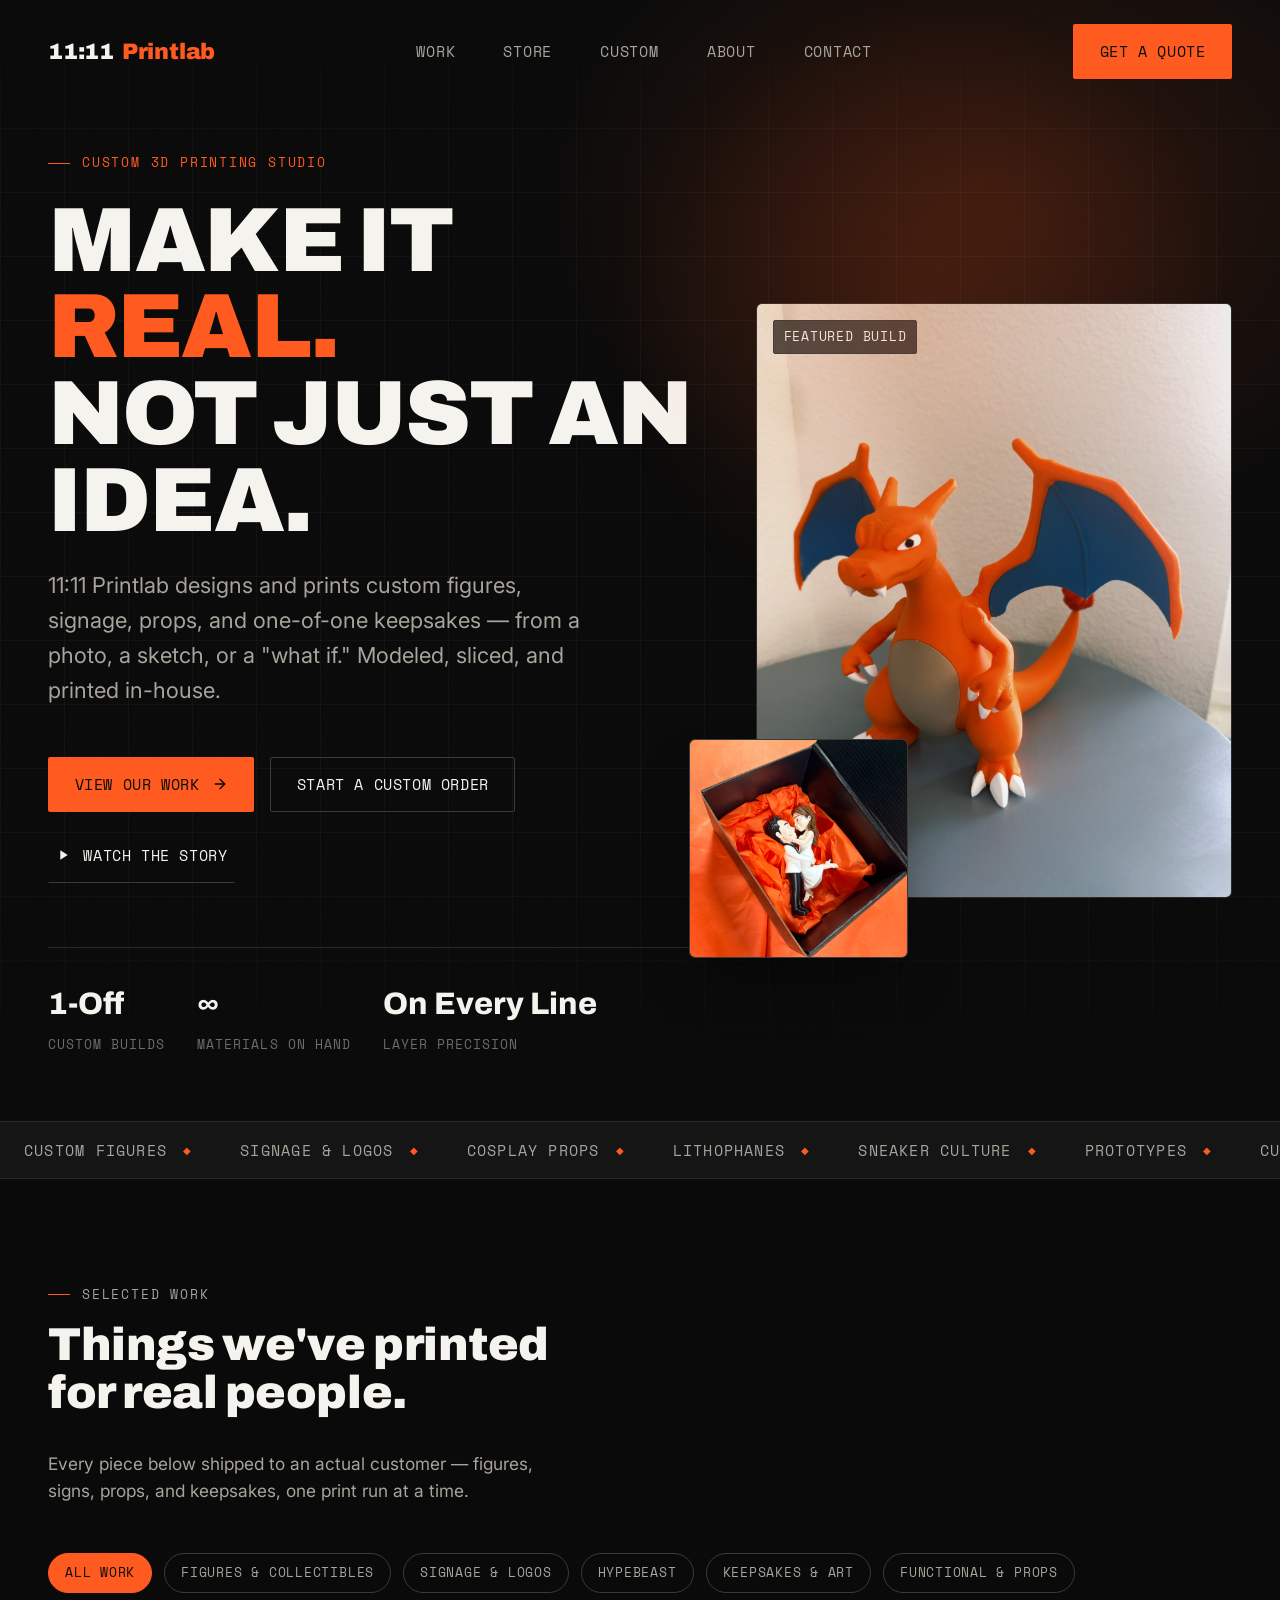
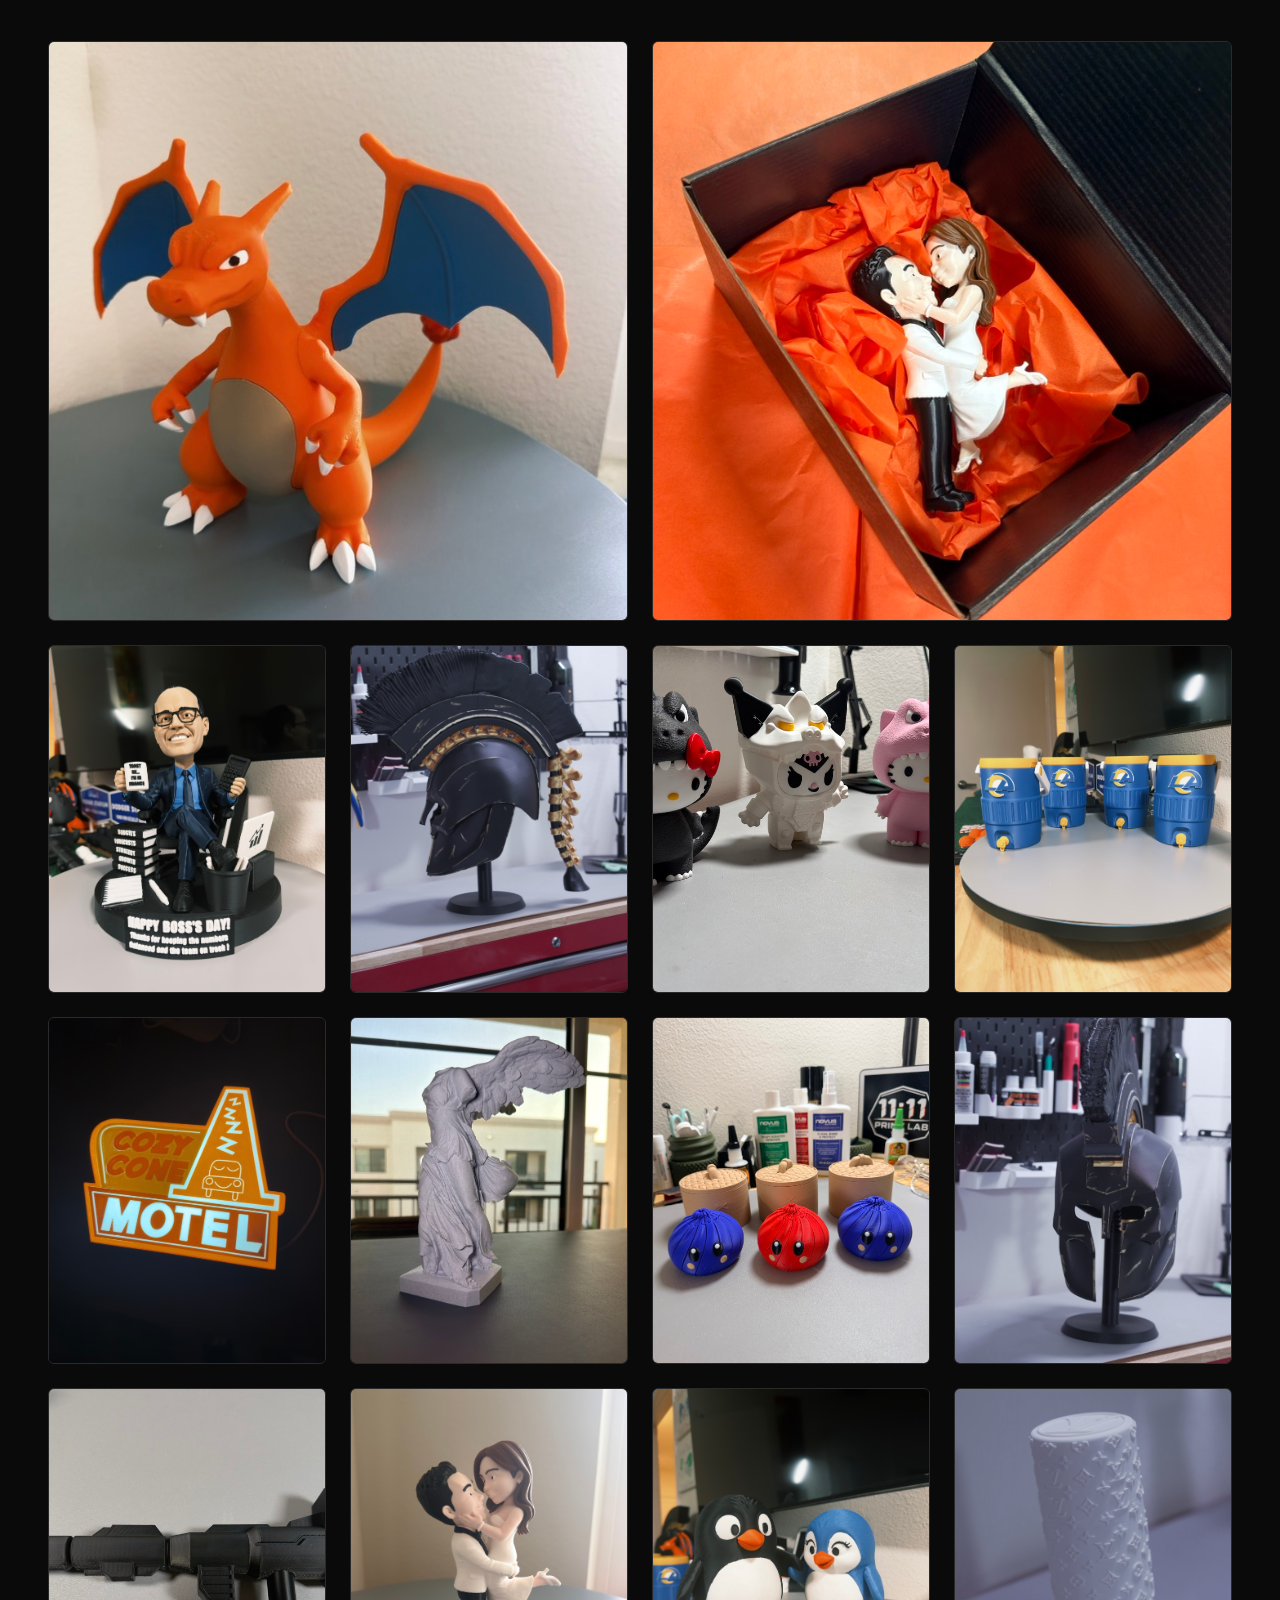
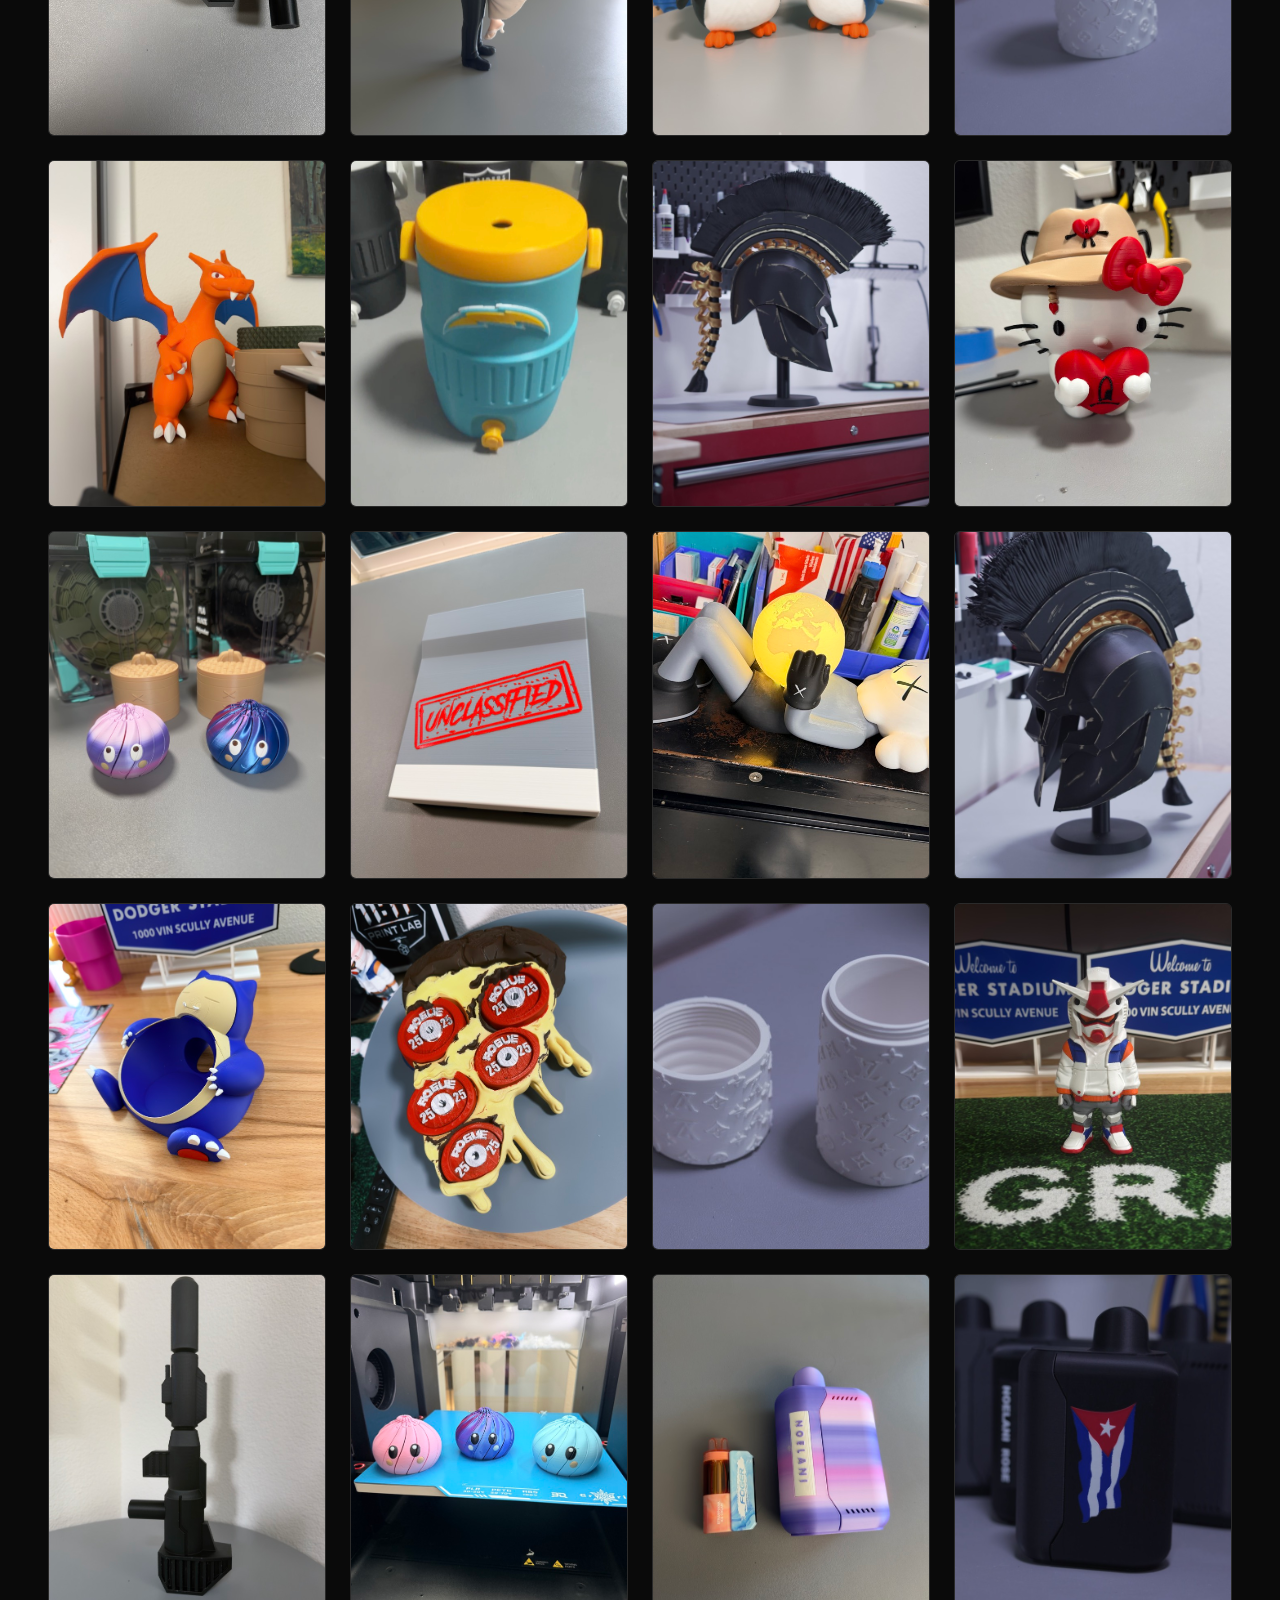
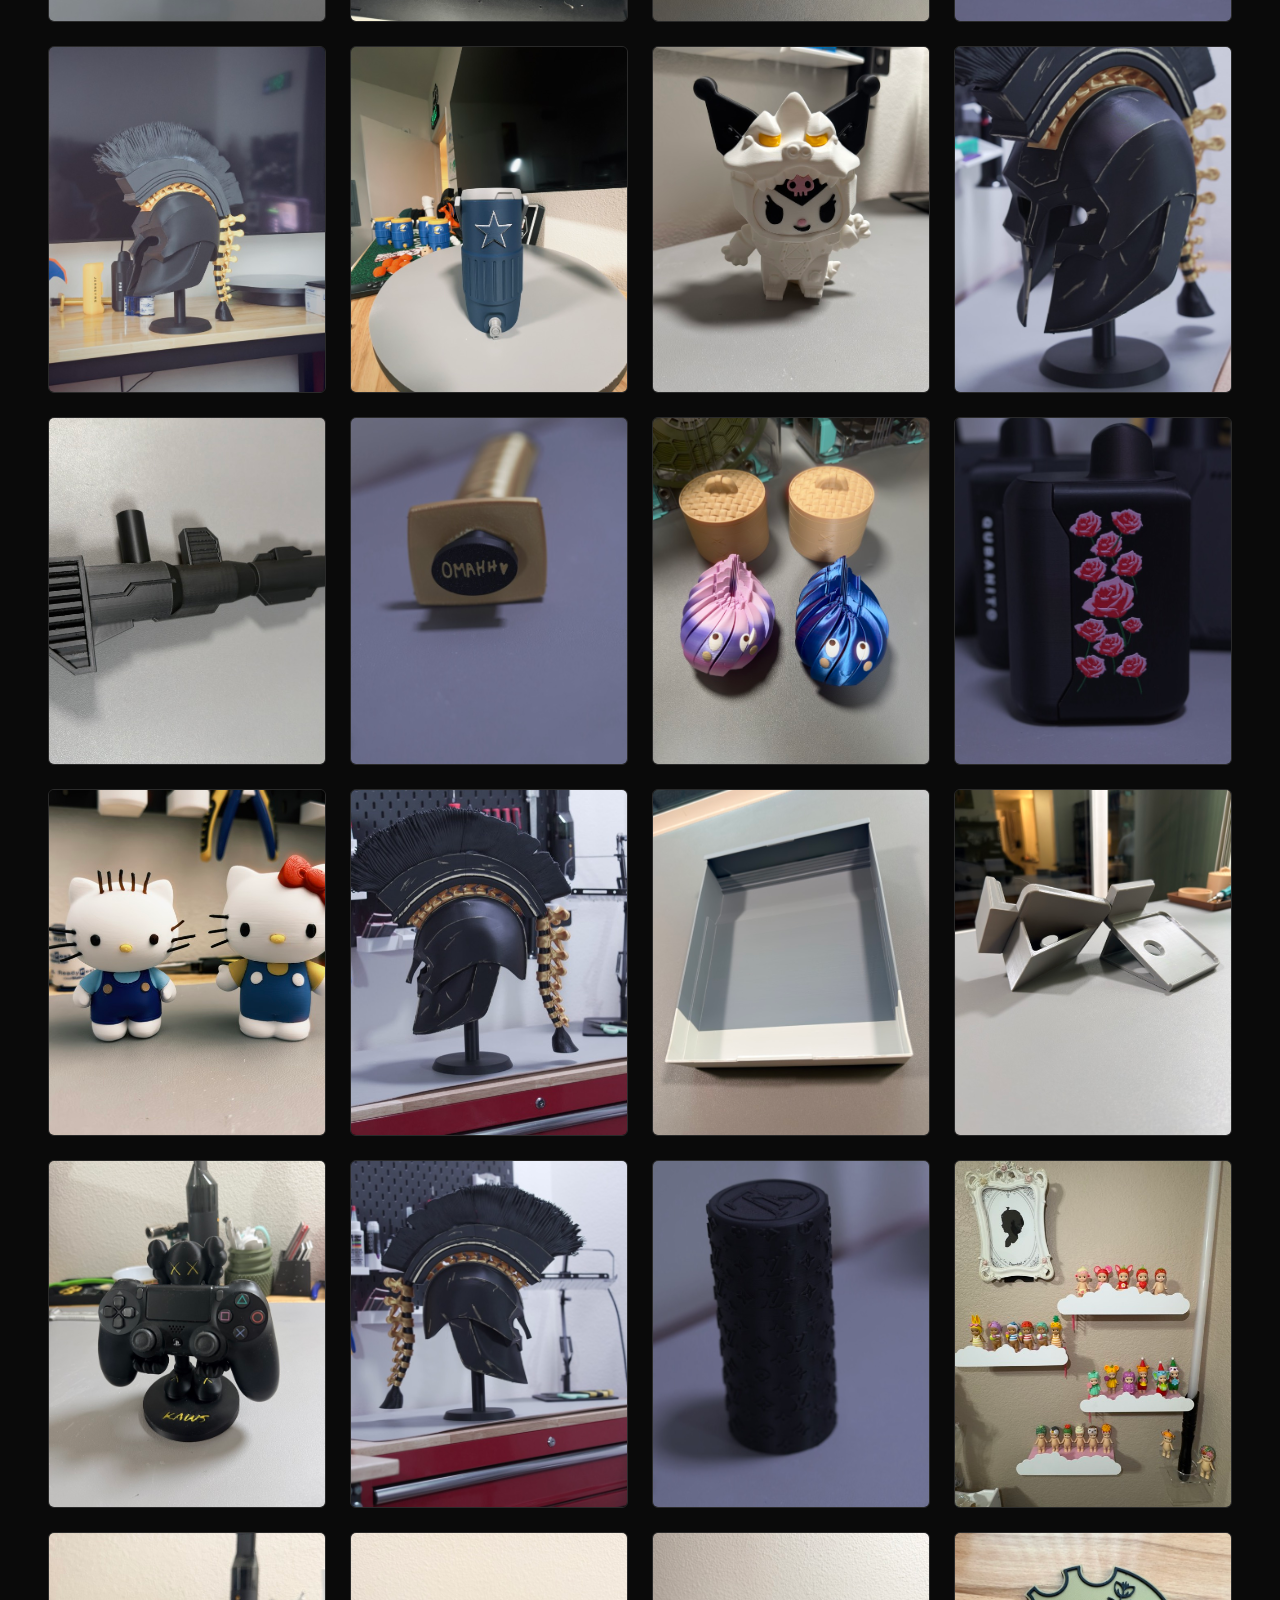
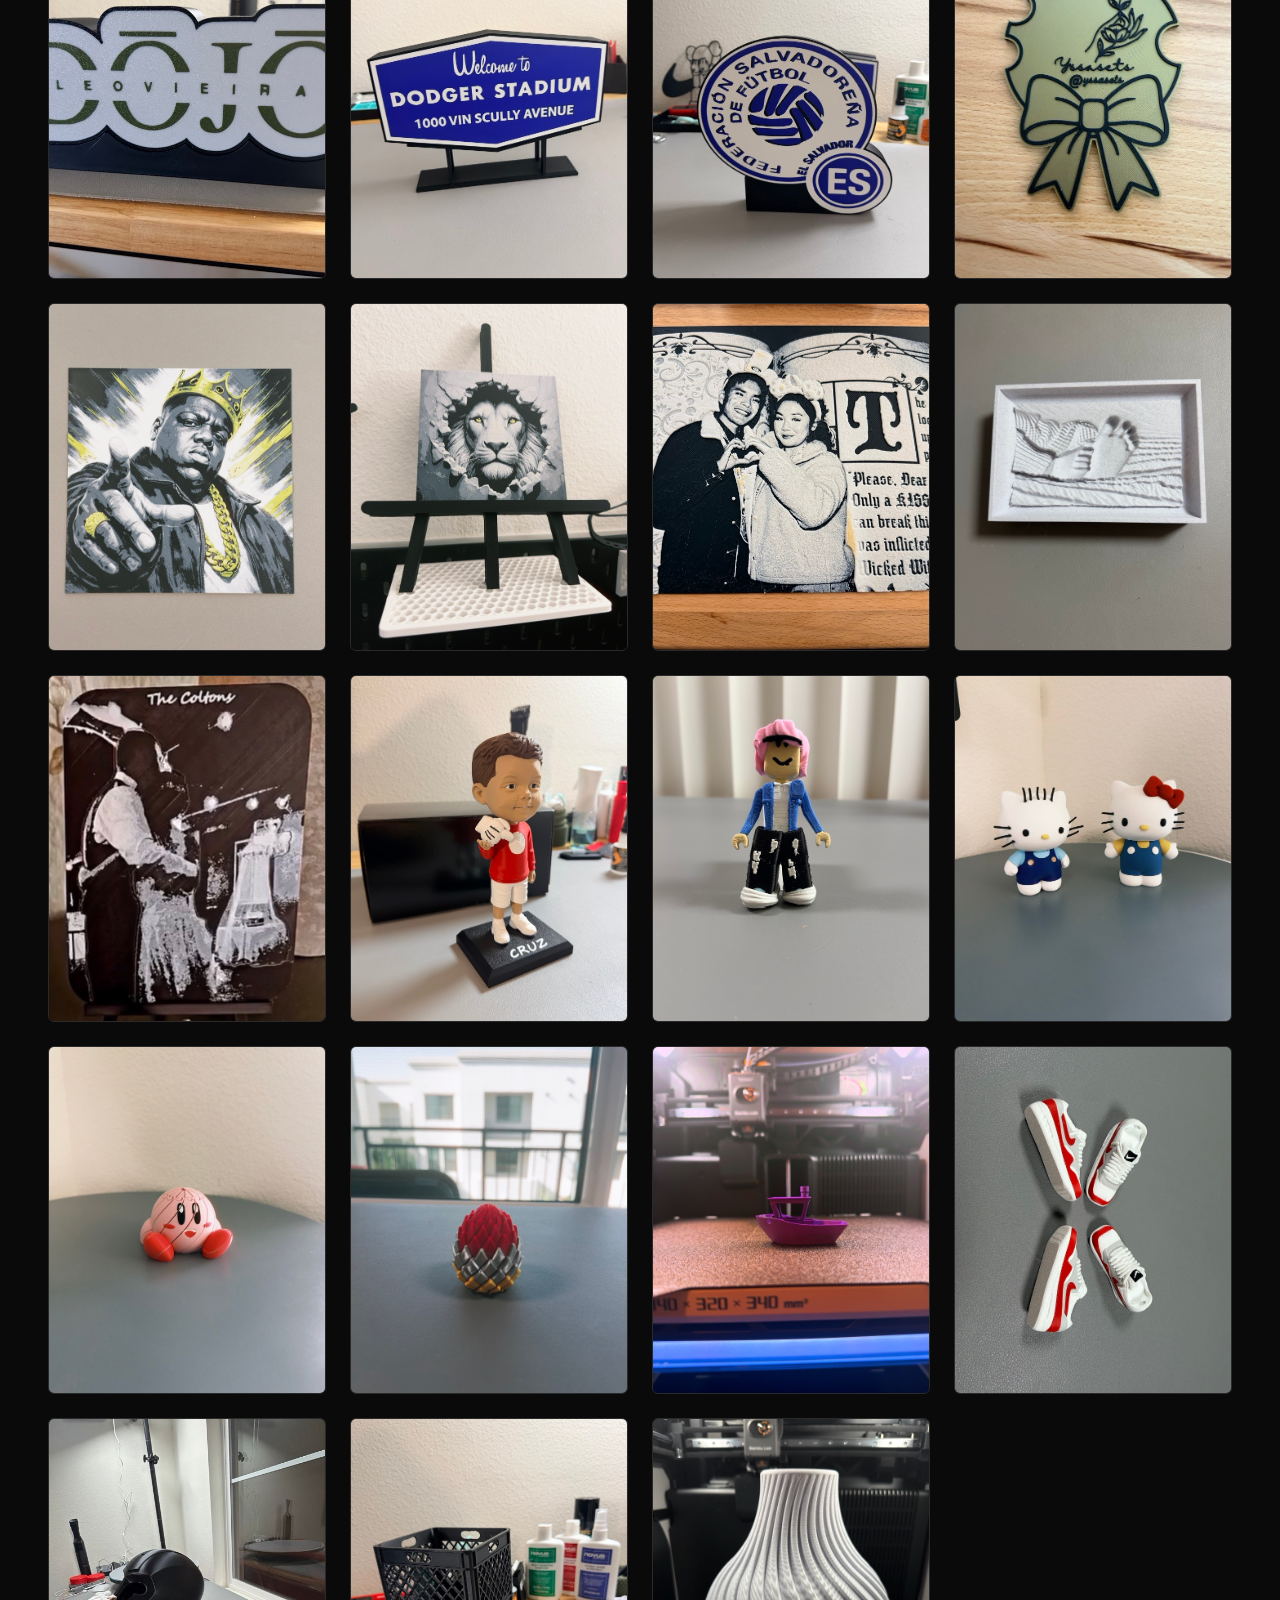
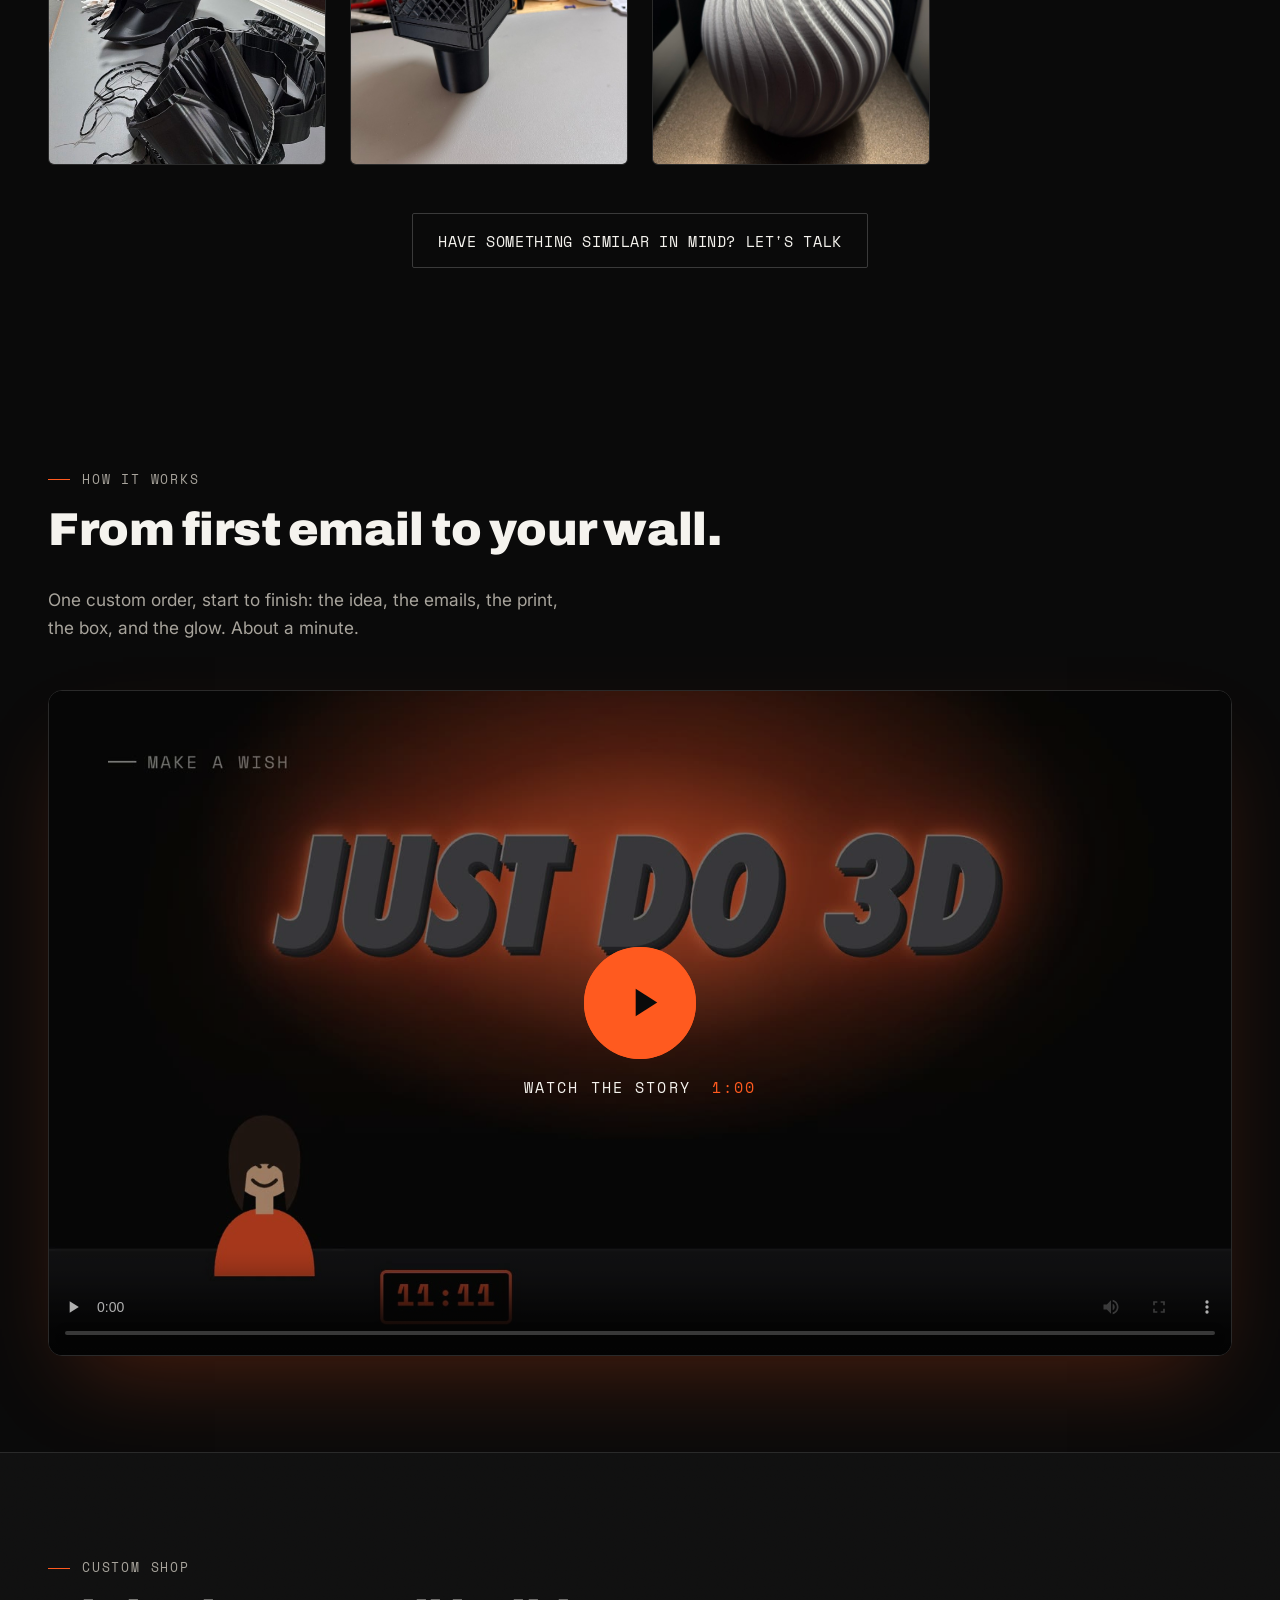
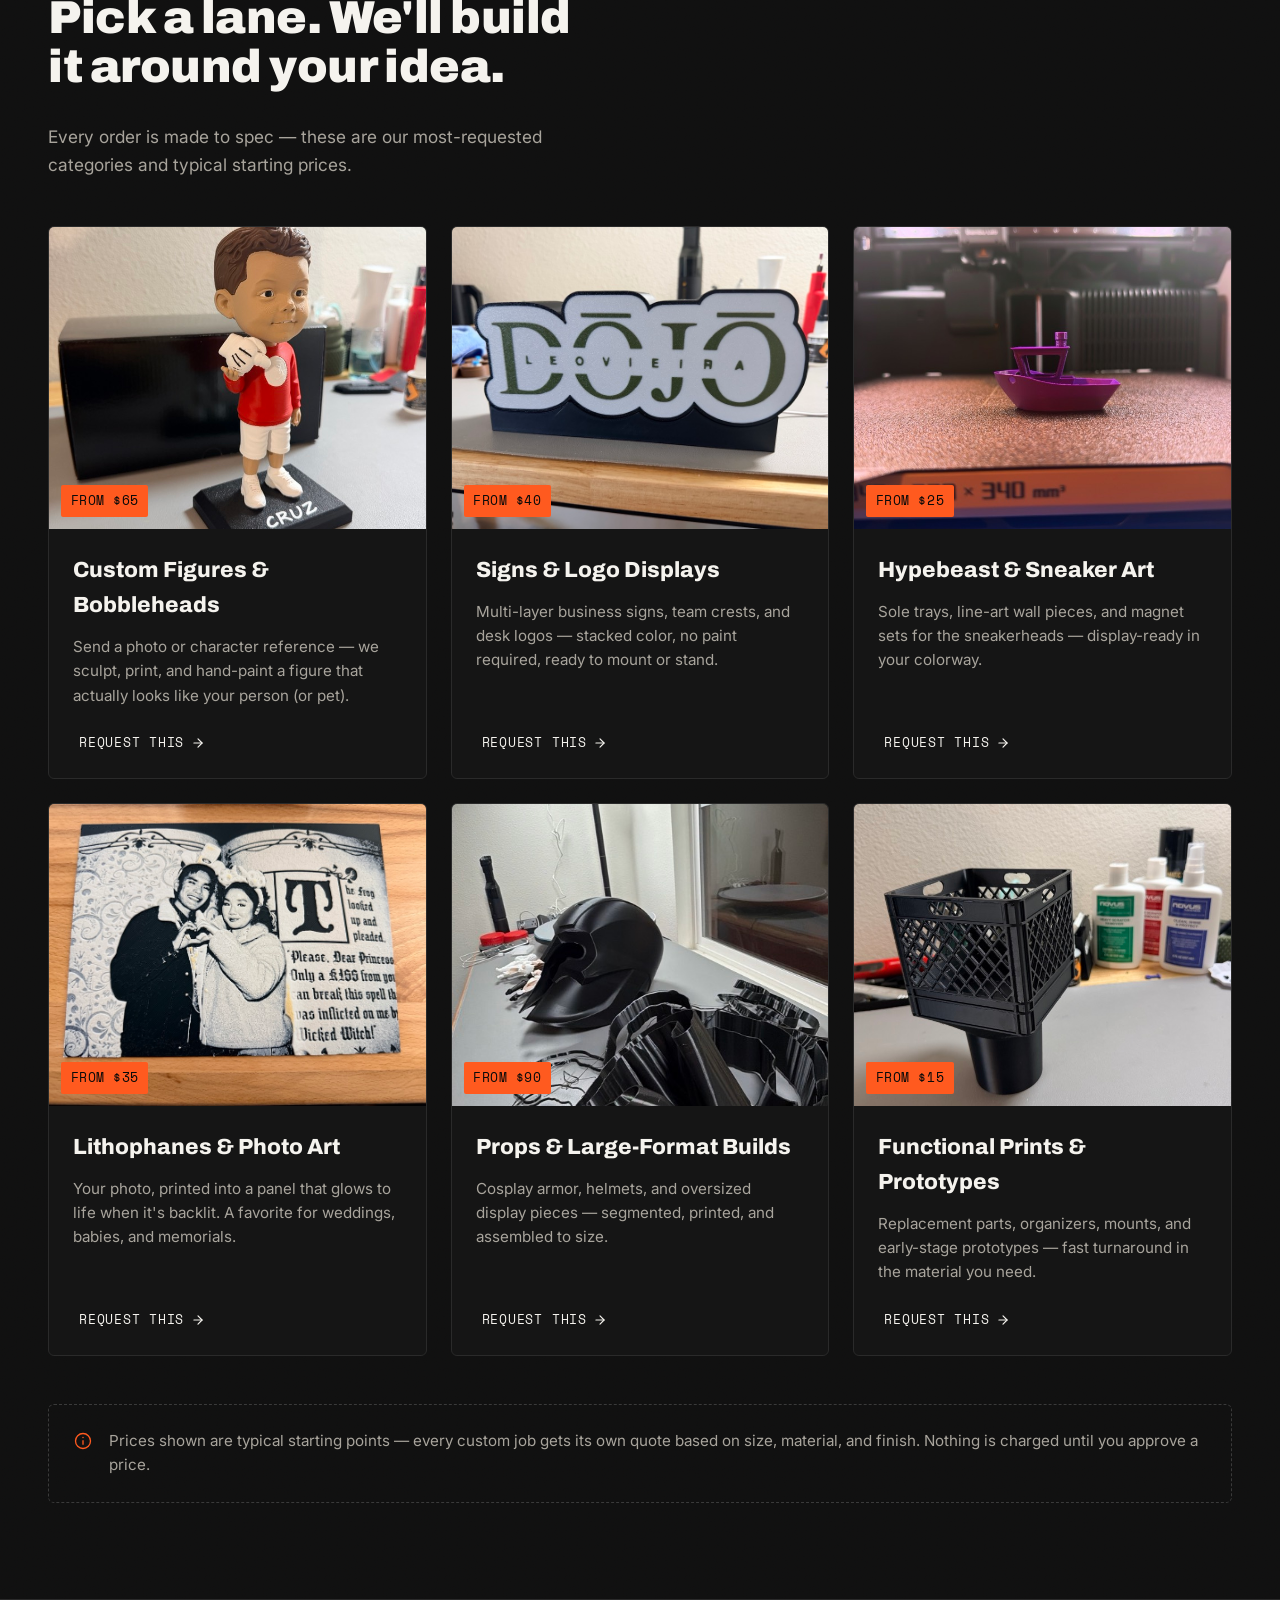
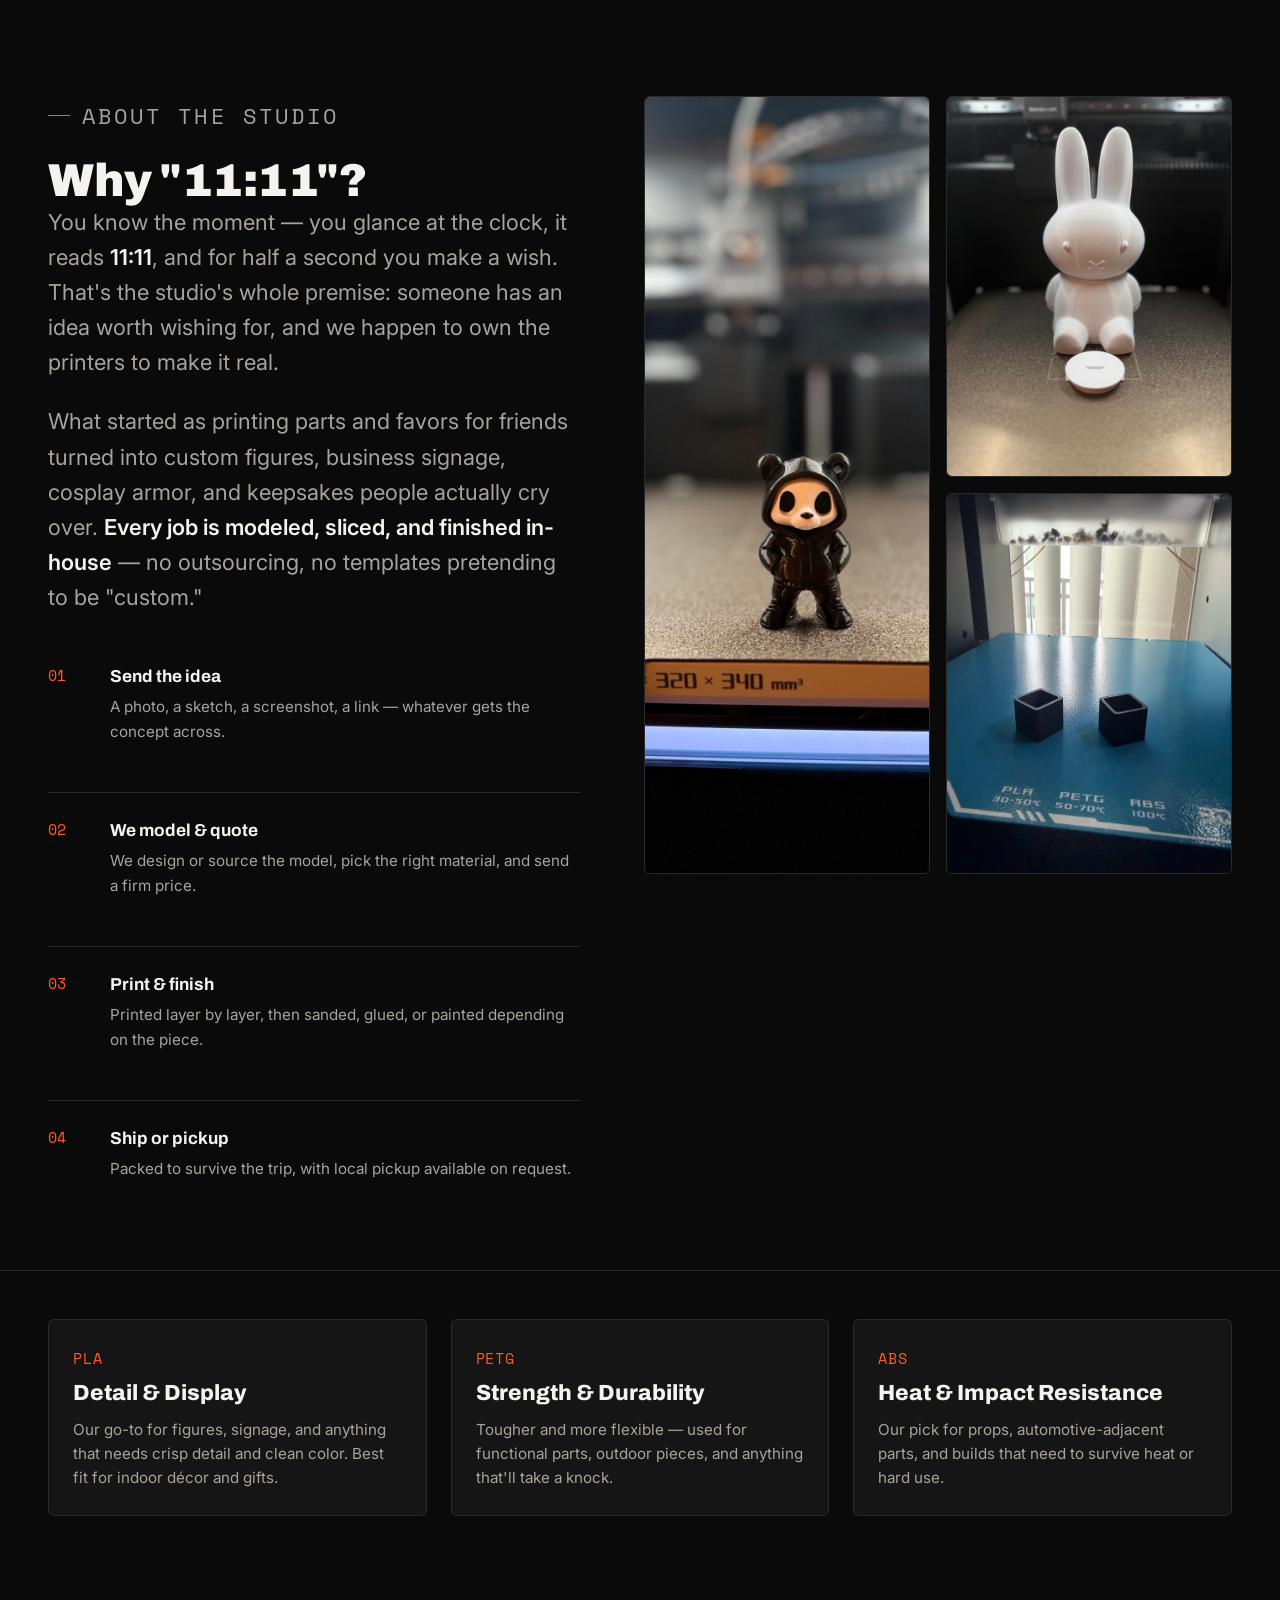
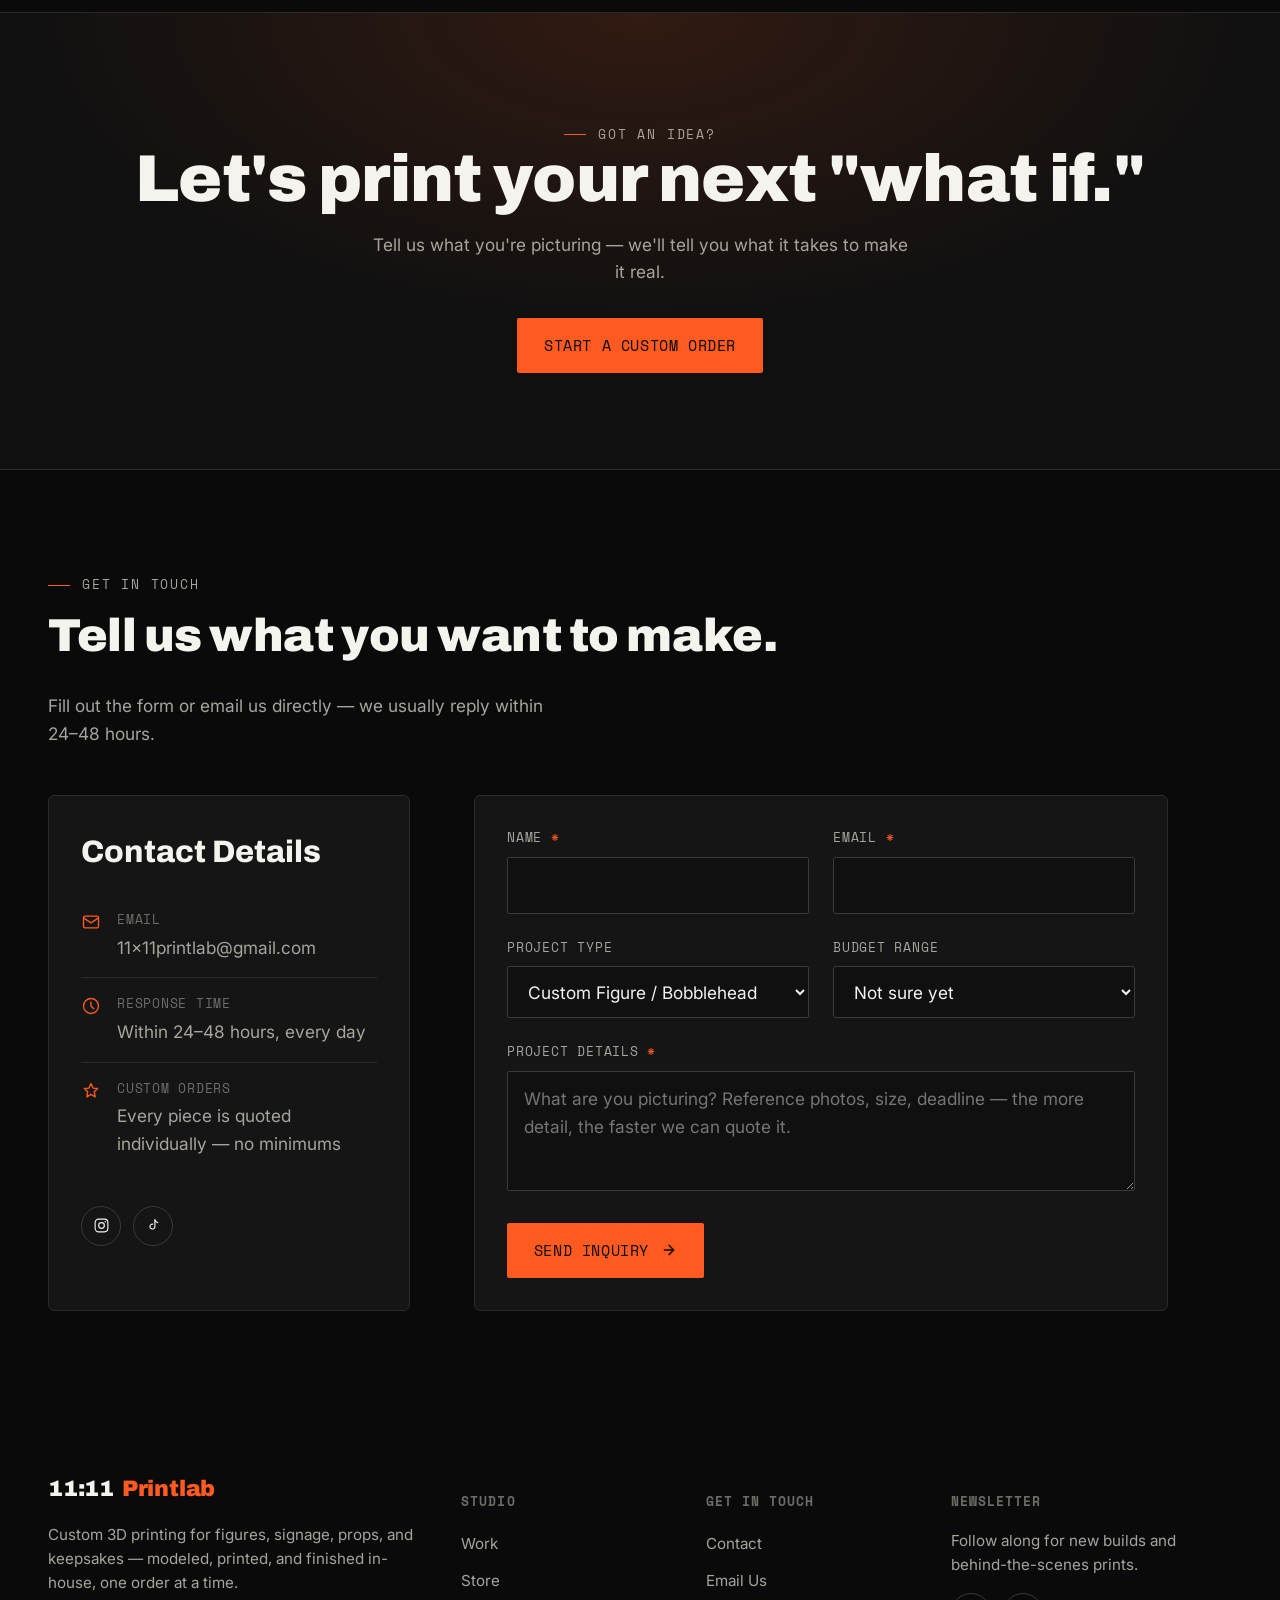
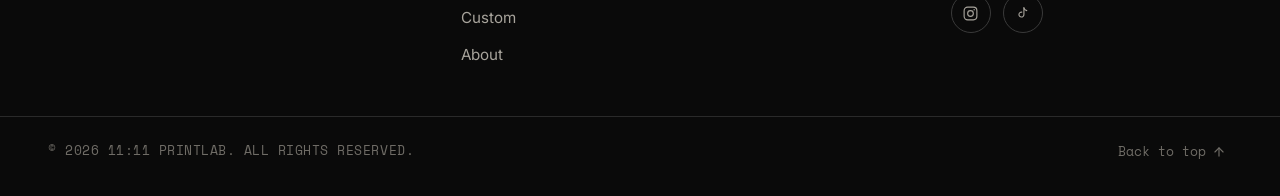
==== commit 0c713cf3: "Add 'Figurines are 8 inches tall' under the Dino Kitty description Co-Authored-By: Claude Sonnet 5.5" ====
--- a/index.html
+++ b/index.html
@@ -6,7 +6,7 @@
 <title>11:11 Printlab — Custom 3D Printing Studio</title>
 <meta name="description" content="11:11 Printlab designs and prints custom 3D figures, signage, cosplay props, lithophanes, and one-of-one keepsakes. Based in your imagination, made real layer by layer.">
 <link rel="icon" href="data:image/svg+xml,%3Csvg xmlns='http://www.w3.org/2000/svg' viewBox='0 0 64 64'%3E%3Crect width='64' height='64' rx='12' fill='%230a0a0a'/%3E%3Crect x='10' y='10' width='44' height='44' rx='6' fill='none' stroke='%23ff5a1f' stroke-width='3'/%3E%3Cpath d='M20 44V20l12 12 12-12v24' fill='none' stroke='%23ff5a1f' stroke-width='3' stroke-linecap='round' stroke-linejoin='round'/%3E%3C/svg%3E">
-<link rel="stylesheet" href="css/style.css?v=20261027b">
+<link rel="stylesheet" href="css/style.css?v=20261027c">
 <script>
   /* Opening sequence gate: runs before first paint. The page stays fully usable without JS. */
   (function () {
--- a/css/style.css
+++ b/css/style.css
@@ -1204,4 +1204,5 @@
   border: 1px dashed var(--border-strong); border-radius: var(--radius-sm);
 }
 .product-fine{ margin-top: var(--space-2); font-size: var(--fs-xs); line-height: 1.5; color: var(--text-faint); }
+.product-spec{ display: block; margin-top: var(--space-2); font-family: var(--font-mono); font-size: var(--fs-xs); letter-spacing: 0.04em; color: var(--orange); }
 .product-select-combo{ width: 100%; cursor: pointer; }
